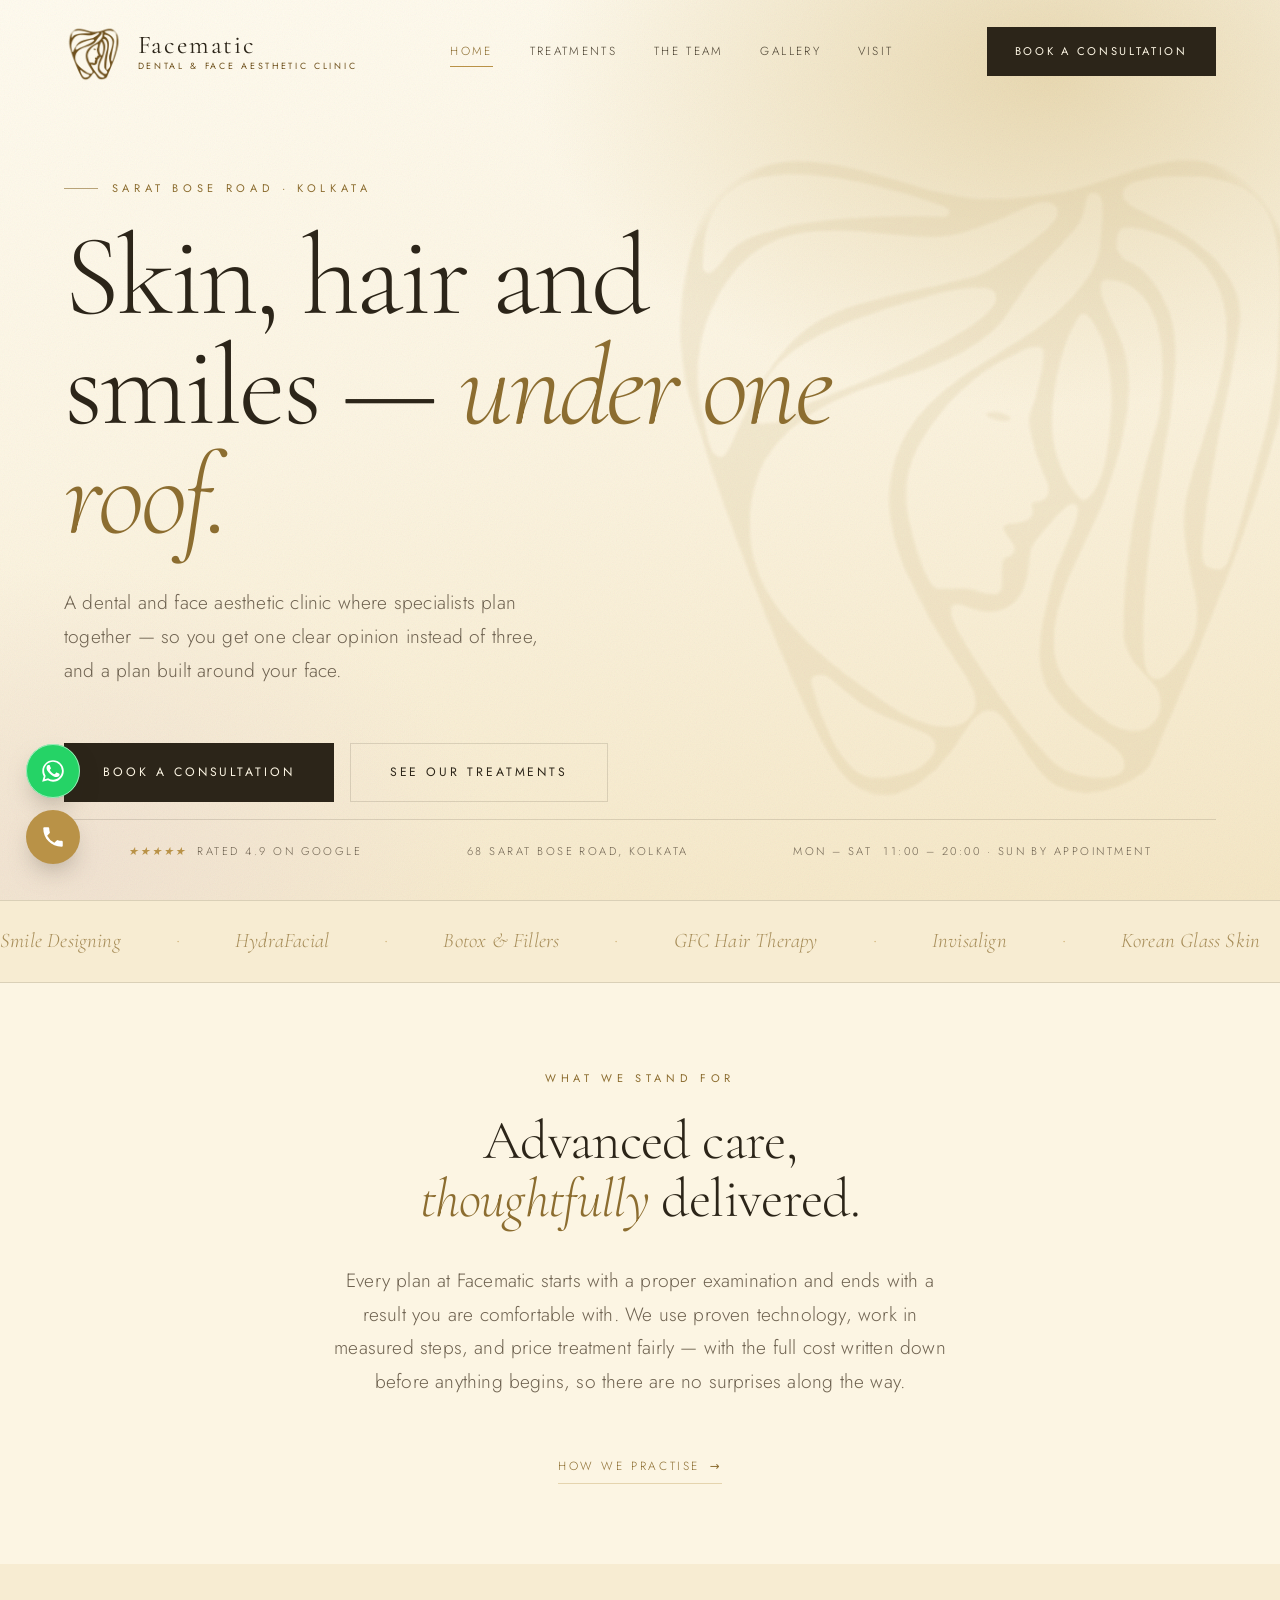
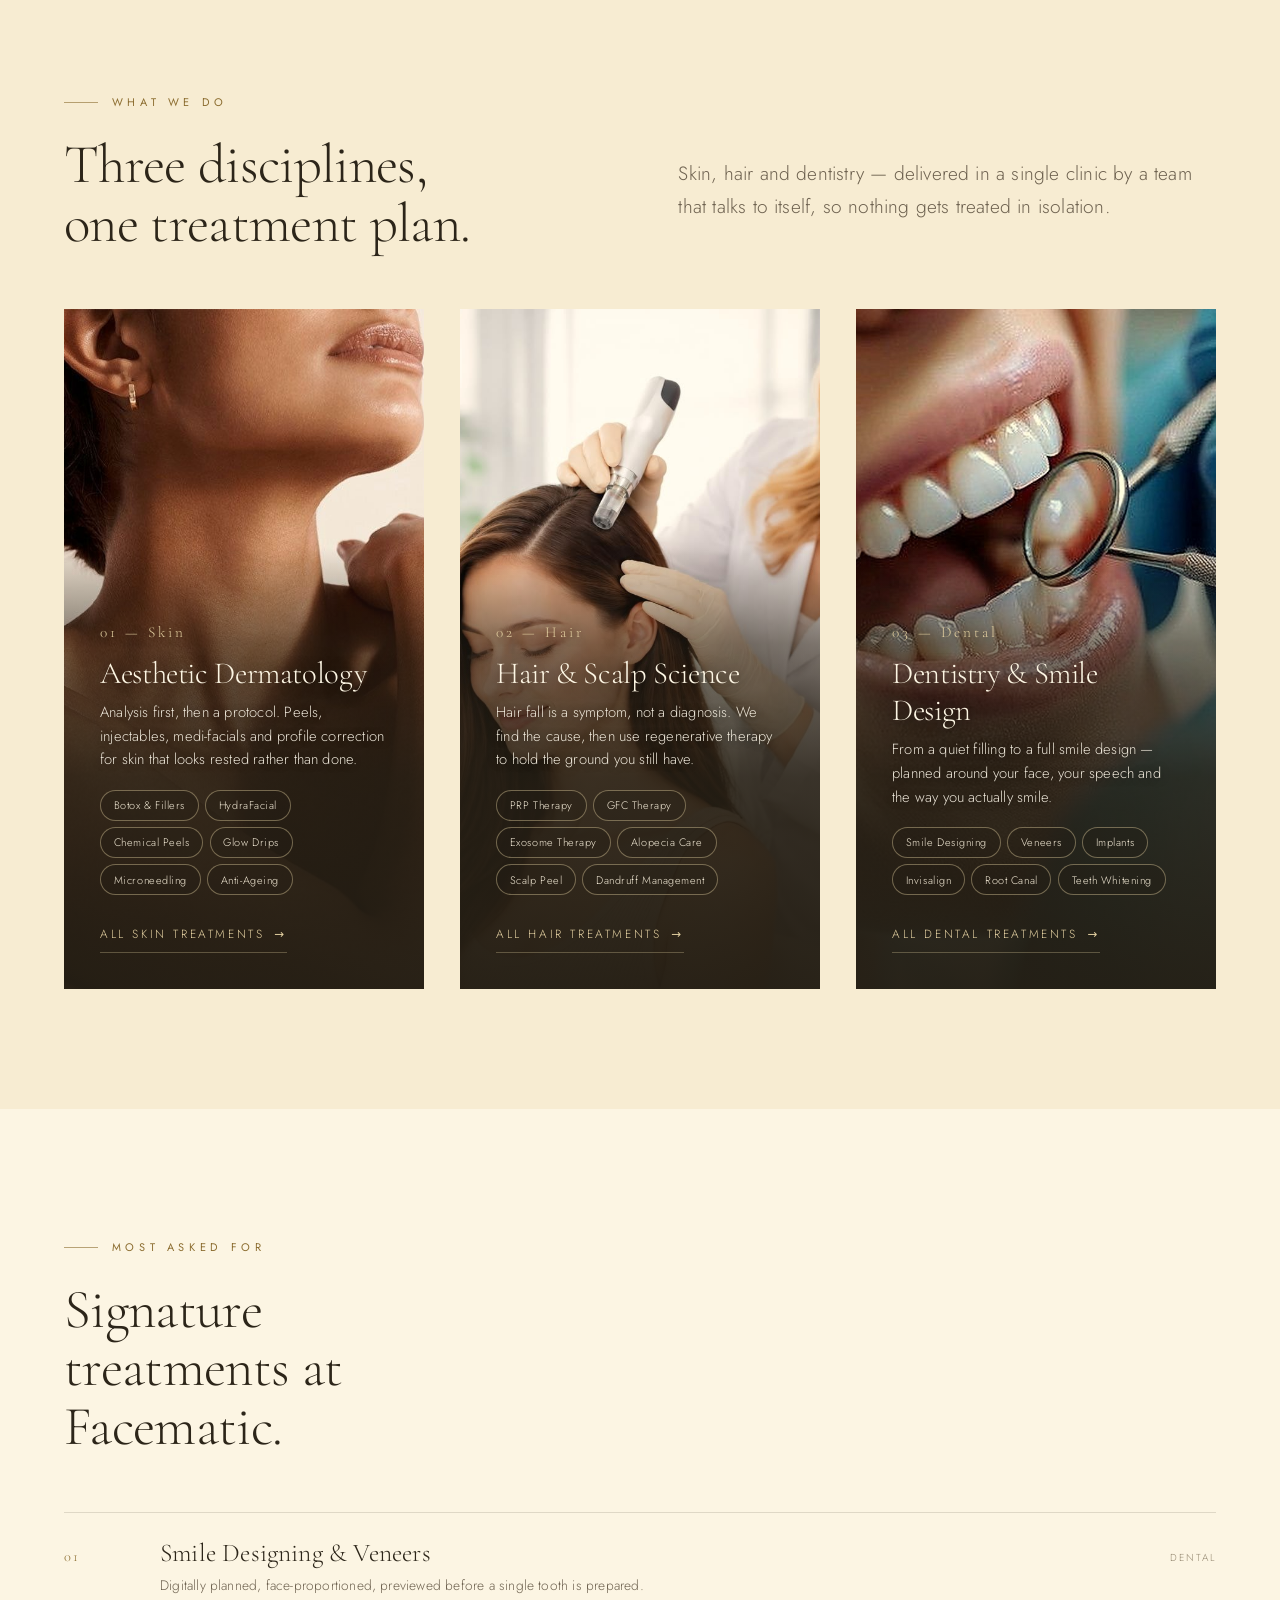
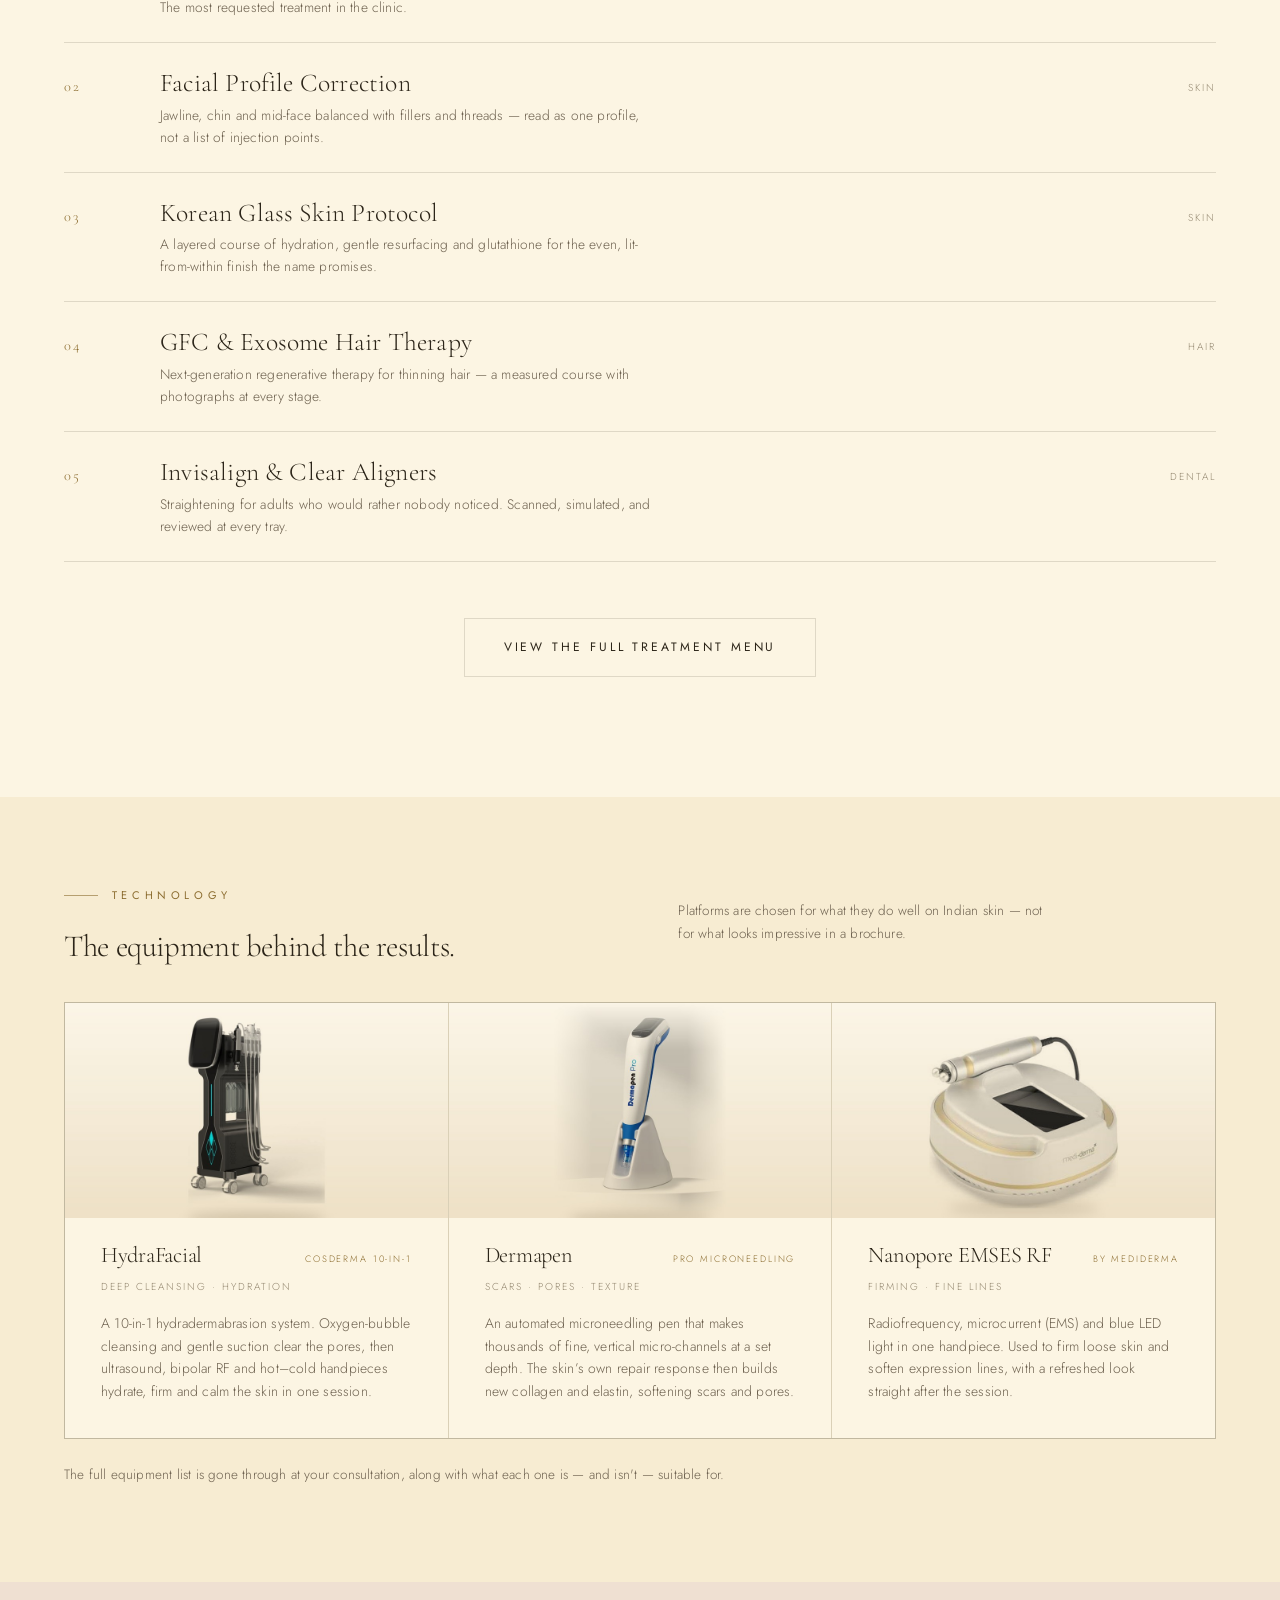
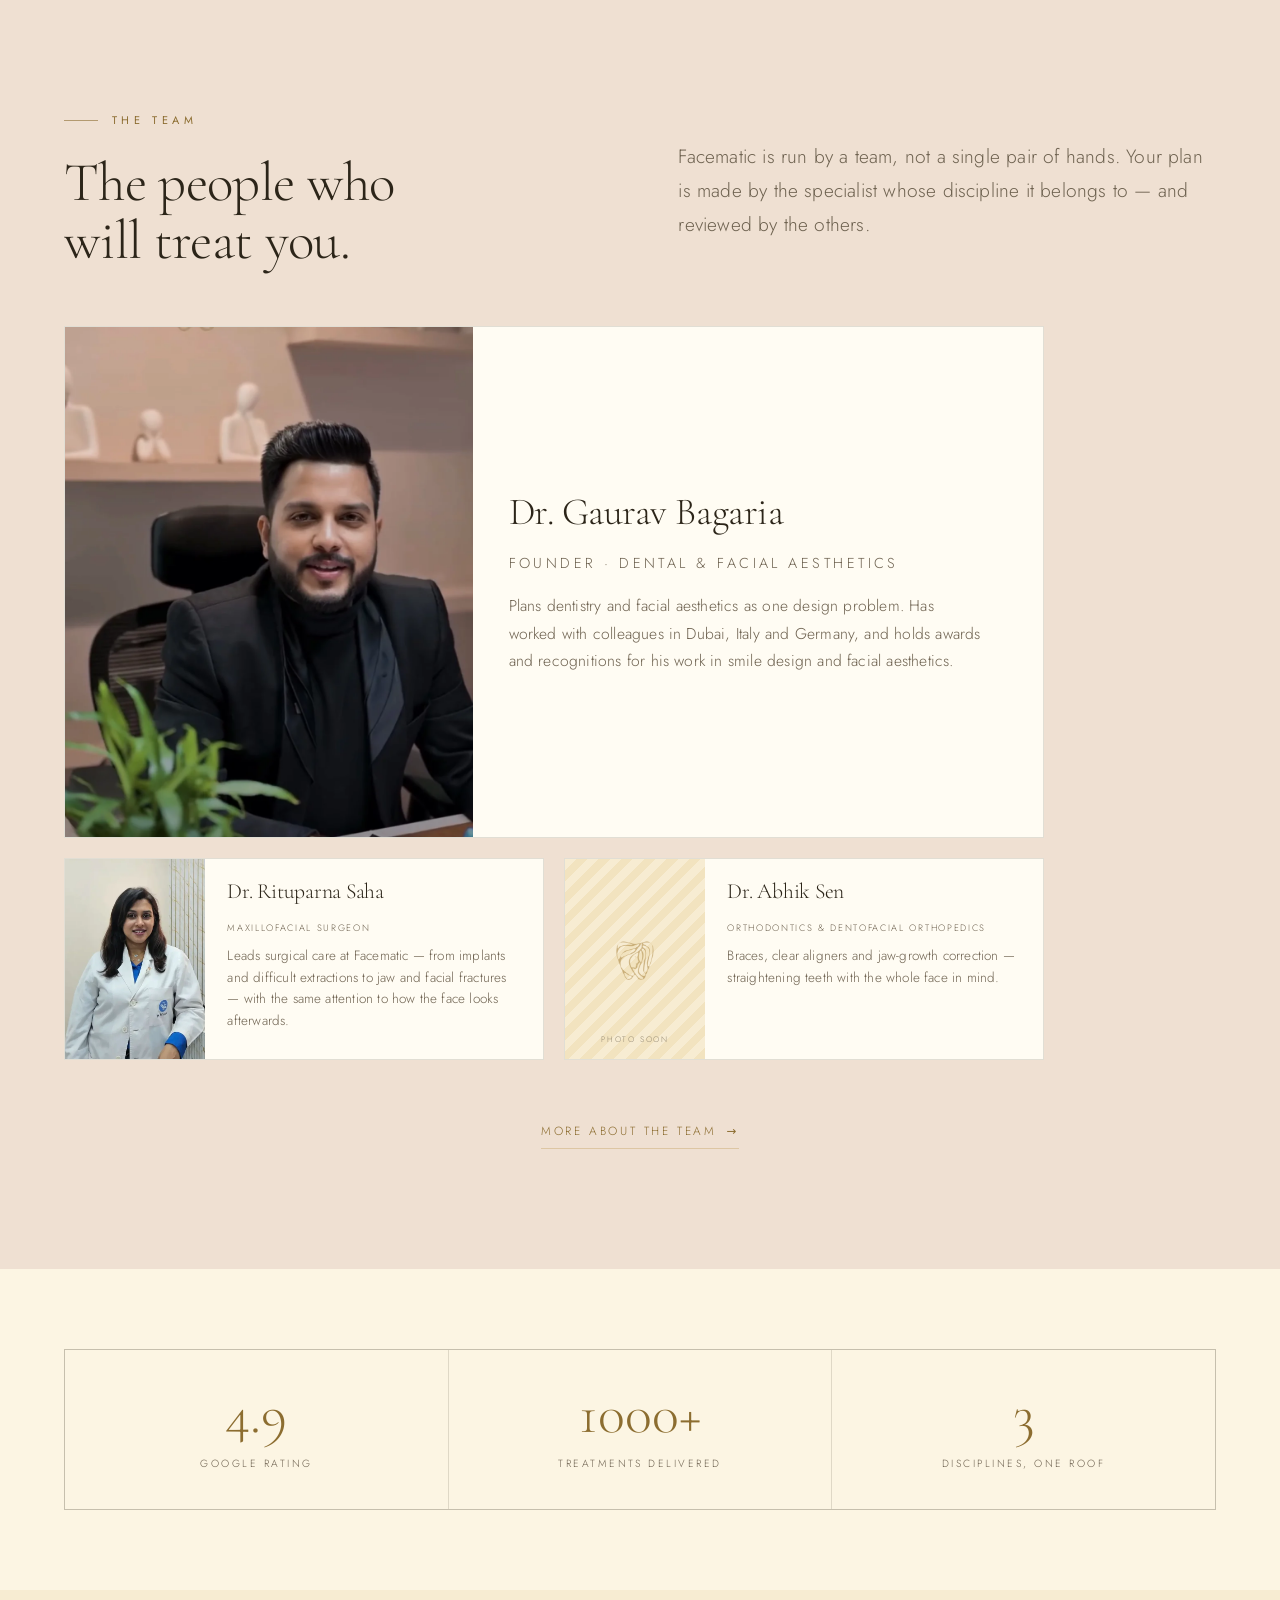
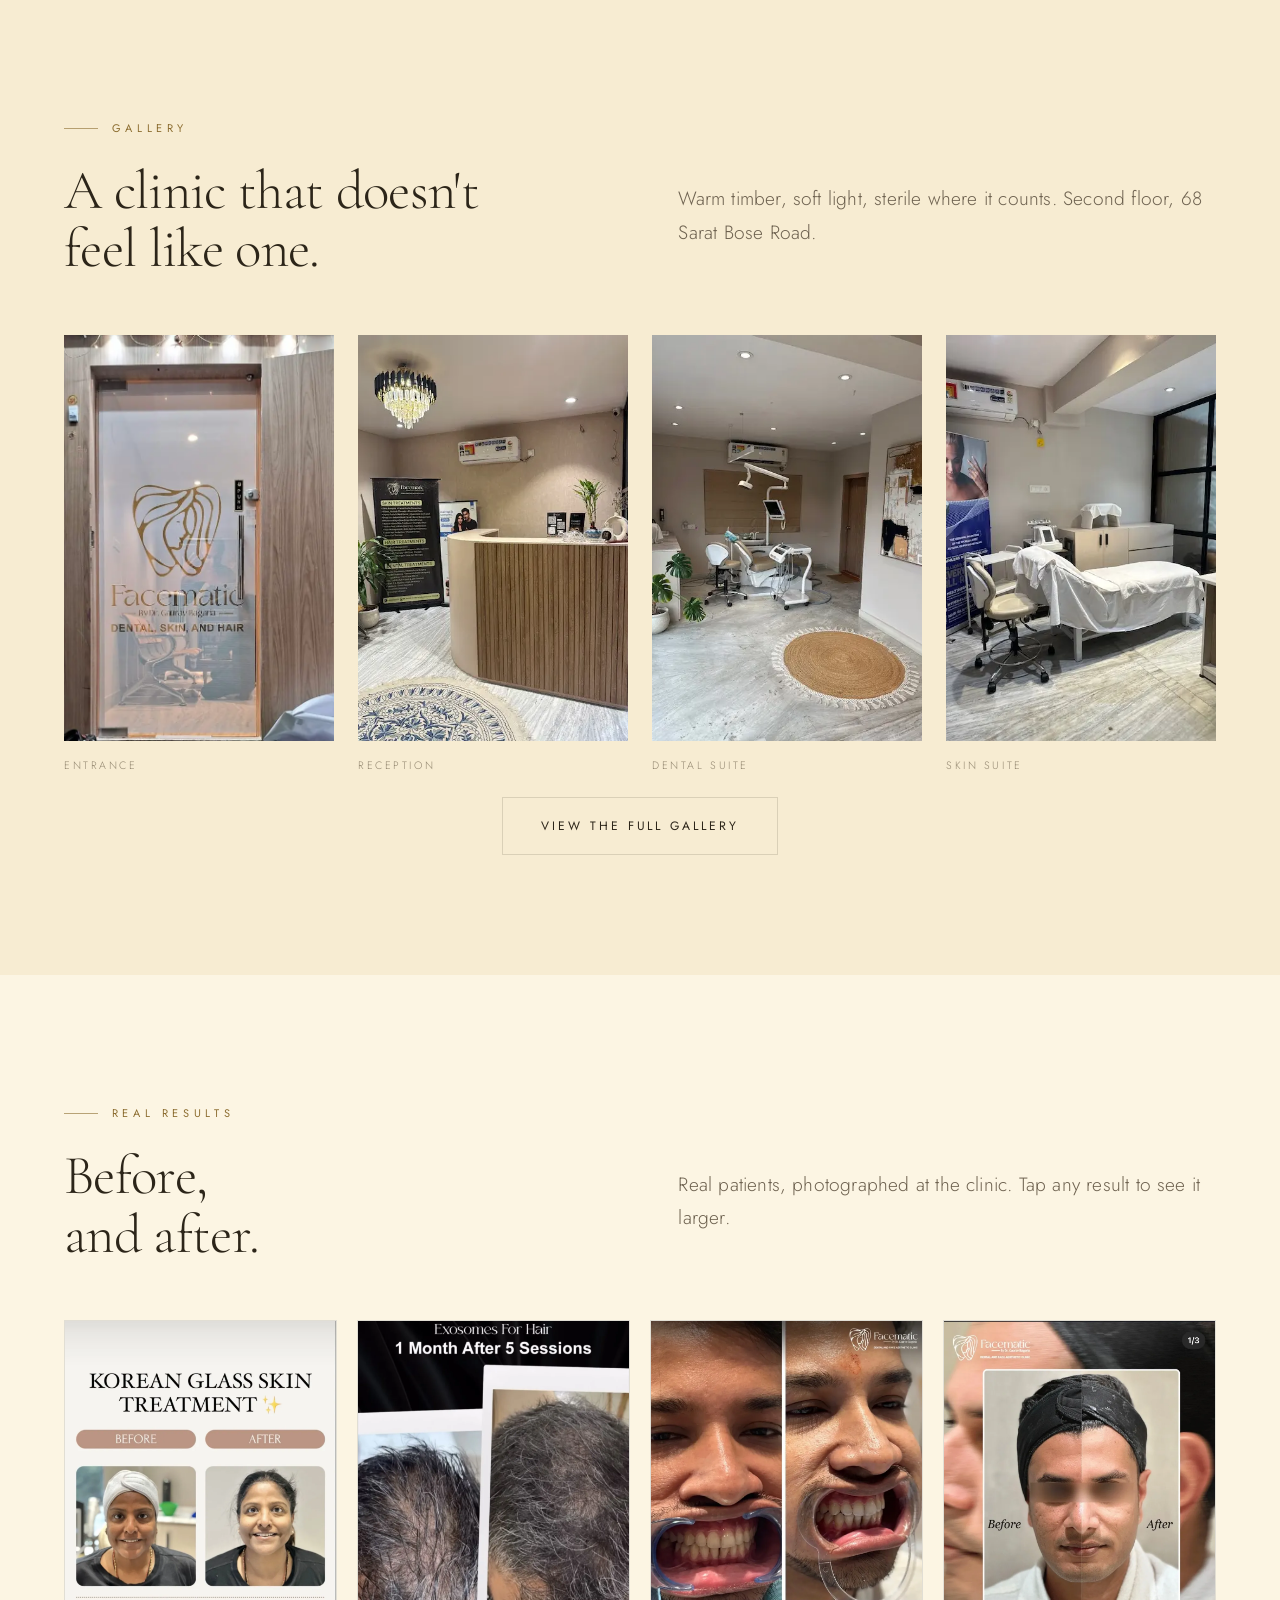
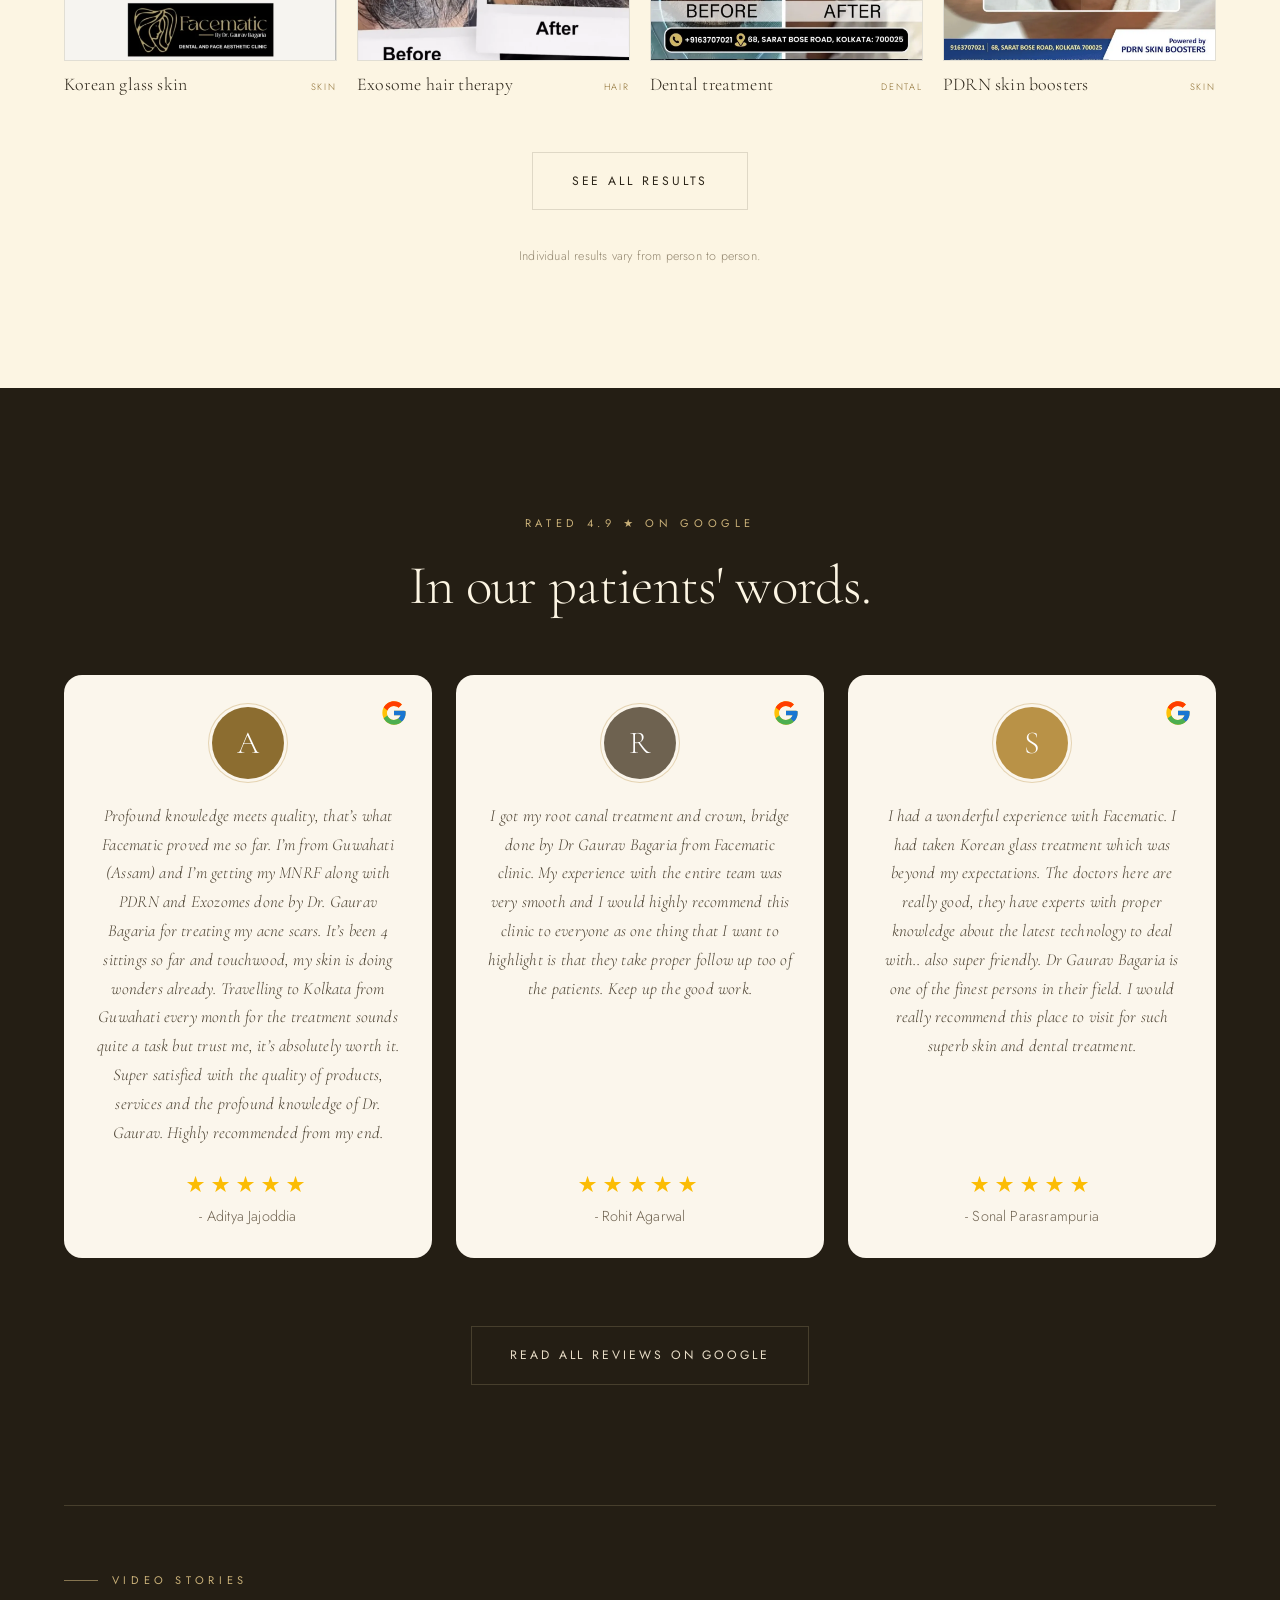
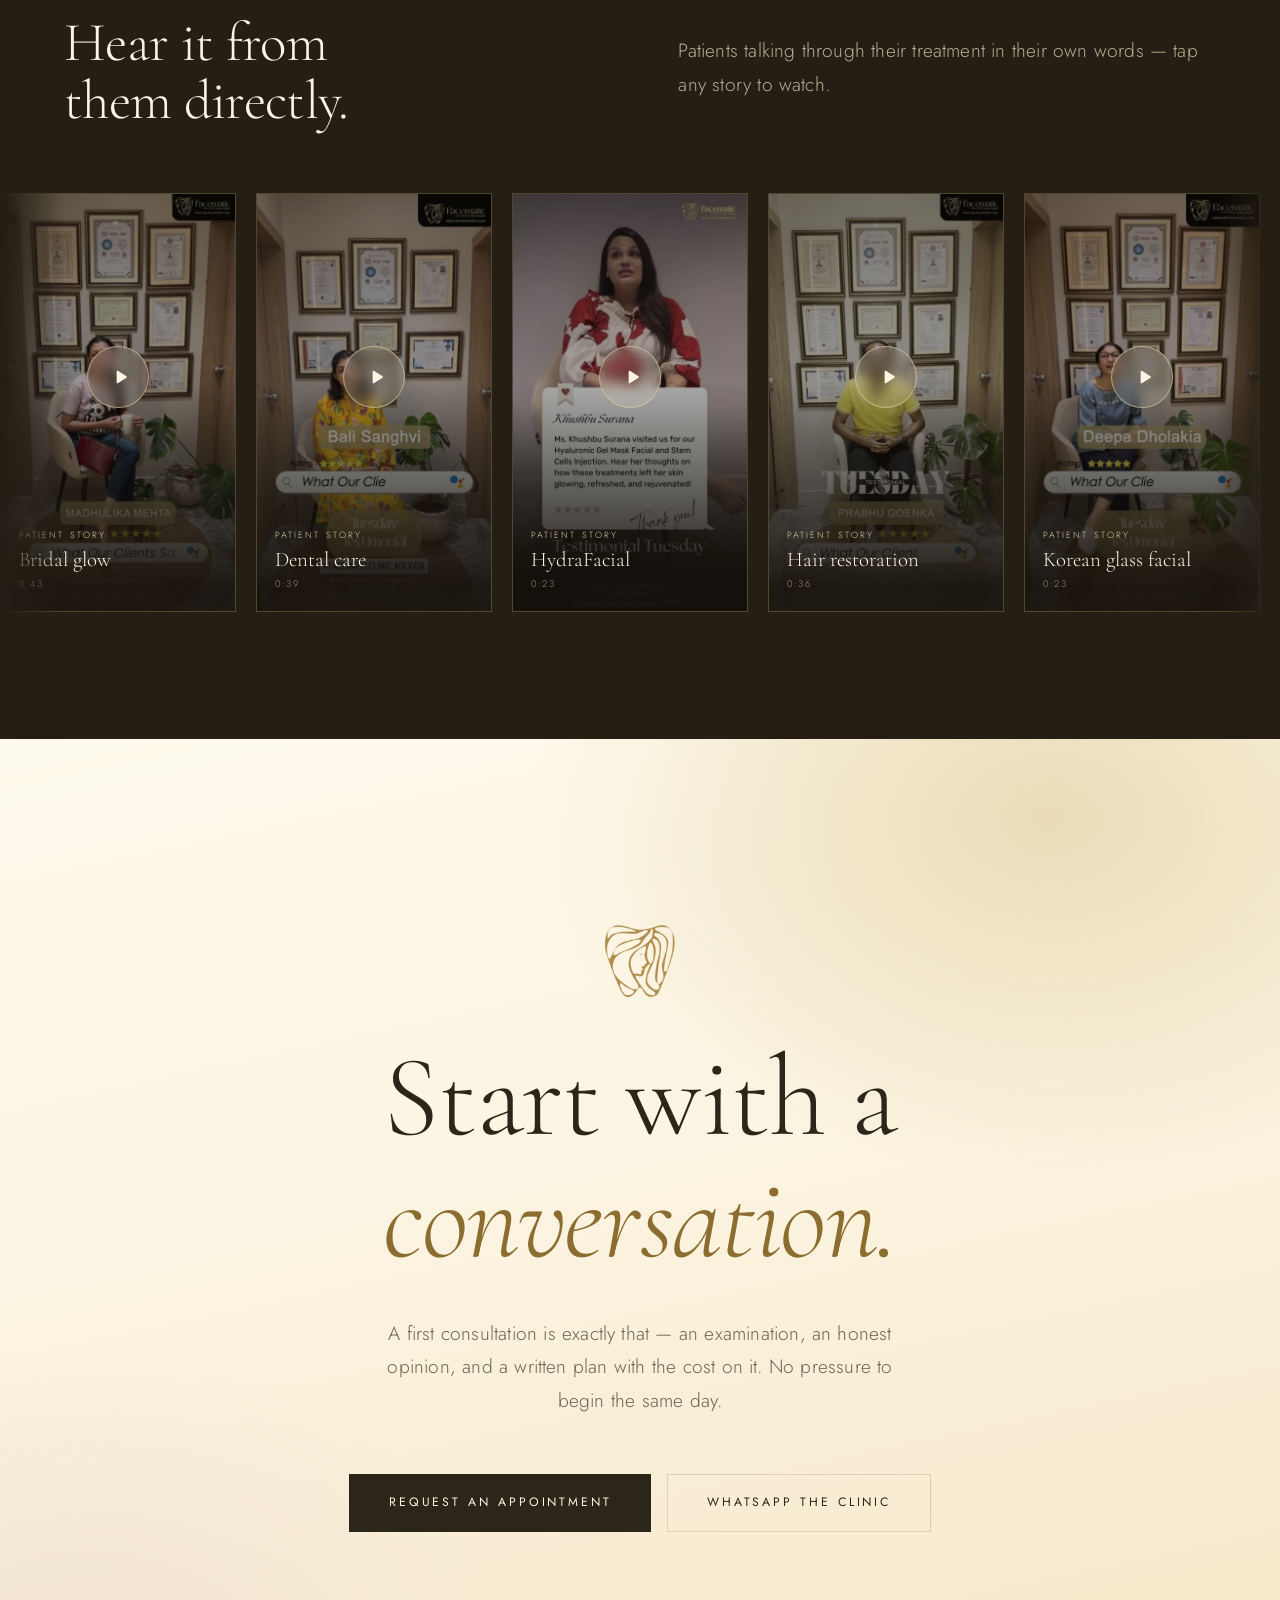
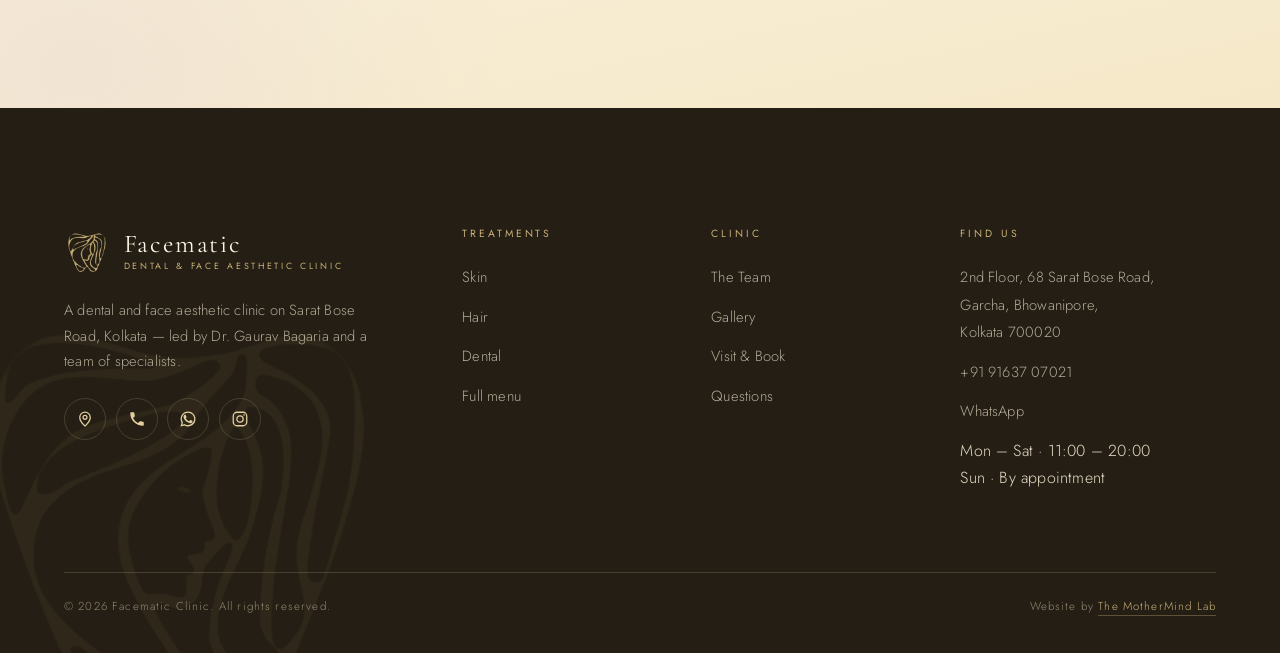
==== index.html @ ce3b79a7 "Team: Dr. Gaurav as lead card, smaller cards for Dr. Rituparna Saha and Dr. Abhik Sen Co-Authored-By" ====
<!DOCTYPE html>
<html lang="en">
<head>
<meta charset="utf-8">
<meta name="viewport" content="width=device-width, initial-scale=1">
<title>Facematic — Dental &amp; Face Aesthetic Clinic | Sarat Bose Road, Kolkata</title>
<meta name="description" content="Facematic is a dental and face aesthetic clinic on Sarat Bose Road, Kolkata, led by Dr. Gaurav Bagaria and a team of specialists. Skin, hair and dental treatment, planned together by one team. 4.9★ on Google.">
<link rel="canonical" href="https://facematic.in/">
<meta property="og:type" content="website">
<meta property="og:site_name" content="Facematic">
<meta property="og:title" content="Facematic — Dental &amp; Face Aesthetic Clinic | Sarat Bose Road, Kolkata">
<meta property="og:description" content="Facematic is a dental and face aesthetic clinic on Sarat Bose Road, Kolkata, led by Dr. Gaurav Bagaria and a team of specialists. Skin, hair and dental treatment, planned together by one team. 4.9★ on Google.">
<meta property="og:url" content="https://facematic.in/">
<meta property="og:image" content="https://facematic.in/assets/img/og-image.jpg">
<meta name="twitter:card" content="summary_large_image">
<link rel="icon" href="assets/img/mark-brand.png">
<link rel="stylesheet" href="assets/css/facematic.css?v=41">
</head>
<body class="has-photo-hero">

<header class="hdr">
  <div class="wrap hdr-inner">
    <a class="brand" href="index.html">
      <img src="assets/img/mark-header.png" alt="Facematic logo">
      <span class="brand-txt">
        <span class="brand-name">Facematic</span>
        <span class="brand-sub">Dental &amp; Face Aesthetic Clinic</span>
      </span>
    </a>
    <nav class="nav">
      <a href="index.html" aria-current="page">Home</a>
      <a href="treatments.html">Treatments</a>
      <a href="about.html">The Team</a>
      <a href="gallery.html">Gallery</a>
      <a href="contact.html">Visit</a>
    </nav>
    <div class="hdr-cta">
      <a class="phone-link" href="tel:+919163707021">+91 91637 07021</a>
      <a class="btn btn-sm" href="contact.html">Book a consultation</a>
    </div>
    <button class="burger" aria-label="Open menu"><span></span><span></span><span></span></button>
  </div>
</header>

<div class="mobile-menu">
  <a href="index.html">Home</a>
  <a href="treatments.html">Treatments</a>
  <a href="about.html">The Team</a>
  <a href="gallery.html">Gallery</a>
  <a href="contact.html">Visit</a>
  <a class="btn btn-gold" href="tel:+919163707021">Call the clinic</a>
</div>

<!-- ============ HERO ============ -->
<section class="hero">
  <div class="hero-bg"></div>
  <picture class="hero-photo">
    <source media="(min-width: 861px)" srcset="[data-uri]">
    <img src="assets/img/hero-mobile.webp" alt="The Facematic consultation lounge" width="960" height="1280" fetchpriority="high">
  </picture>
  <img class="hero-mark" src="assets/img/mark-gold.png" alt="">
  <div class="hero-grain"></div>
  <div class="wrap hero-inner">
    <a class="hero-offer reveal in" href="#pujo-offer" data-offer-ends="2026-10-15"><b>Pujo offer</b> 50% off festive skin prep <span class="arw">&rarr;</span></a>
    <p class="eyebrow reveal in">Sarat Bose Road &middot; Kolkata</p>
    <h1 class="reveal in d1">Skin, hair and smiles &mdash; <em>under one roof.</em></h1>
    <p class="lede reveal in d2">
      A dental and face aesthetic clinic where specialists plan together &mdash; so you get one
      clear opinion instead of three, and a plan built around your face.
    </p>
    <div class="hero-actions reveal in d3">
      <a class="btn" href="contact.html">Book a consultation</a>
      <a class="btn btn-ghost" href="treatments.html">See our treatments</a>
    </div>
  </div>
  <div class="wrap hero-meta">
    <span><em class="stars">&#9733;&#9733;&#9733;&#9733;&#9733;</em> &nbsp;Rated 4.9 on Google</span>
    <span>68 Sarat Bose Road, Kolkata</span>
    <span>Mon &ndash; Sat &nbsp;11:00 &ndash; 20:00 &middot; Sun by appointment</span>
  </div>
</section>

<!-- ============ FESTIVE OFFER (temporary — Pujo Skin Prep) ============
     Hides itself automatically after data-offer-ends (YYYY-MM-DD). To remove it early, delete this
     section and the "Pujo offer" pill at the top of the hero. -->
<section class="fest" id="pujo-offer" data-offer-ends="2026-10-15" aria-label="Pujo Skin Prep festive offer">
  <div class="hero-grain"></div>
  <img class="fest-lotus" src="assets/img/festive/lotus-light.png" alt="">
  <div class="fest-inner">
    <div class="fest-copy">
      <p class="eyebrow">Durga Puja &middot; Festive offer</p>
      <h2>Pujo-ready skin,<br><em>at 50% off.</em></h2>
      <p class="fest-lede">Our festive skin prep, timed so you glow through every pandal and every photo.
        Limited period only.</p>
      <div class="fest-offers">
        <div class="fest-card">
          <span class="fest-name">Skin Boosters</span>
          <div class="fest-price"><span class="fest-now">&#8377;5,499<sup>*</sup></span><s class="fest-was">&#8377;10,800</s></div>
        </div>
        <div class="fest-card">
          <span class="fest-name">Korean Glass Skin Treatment</span>
          <div class="fest-price"><span class="fest-now">&#8377;3,499<sup>*</sup></span><s class="fest-was">&#8377;8,000</s></div>
        </div>
      </div>
      <div class="fest-actions">
        <a class="btn" href="contact.html#book">Book your Pujo glow</a>
        <a class="btn btn-ghost" href="https://wa.me/919163707021?text=Hi%2C%20I%27d%20like%20to%20book%20the%20Pujo%20Skin%20Prep%20offer." target="_blank" rel="noopener">WhatsApp to book</a>
      </div>
      <p class="fest-tc">*T&amp;C apply. Offer valid for a limited period.</p>
    </div>
    <div class="fest-art" aria-hidden="true">
      <img class="fest-bells" src="assets/img/festive/bells-light.png" alt="">
      <div class="fest-seal"><span class="fest-seal-n">50<small>%</small></span><span class="fest-seal-t">off</span></div>
      <img class="fest-dhak" src="assets/img/festive/dhak-light.png" alt="">
      <img class="fest-durga" src="assets/img/festive/durga-light.png" alt="">
    </div>
  </div>
</section>

<!-- ============ MARQUEE ============ -->
<div class="marq" aria-hidden="true">
  <div class="marq-track">
    <span>Smile Designing</span><span>HydraFacial</span><span>Botox &amp; Fillers</span>
    <span>GFC Hair Therapy</span><span>Invisalign</span><span>Korean Glass Skin</span>
    <span>Dental Implants</span><span>Exosome Therapy</span><span>Laser Hair Reduction</span>
    <span>Veneers</span>
    <span>Smile Designing</span><span>HydraFacial</span><span>Botox &amp; Fillers</span>
    <span>GFC Hair Therapy</span><span>Invisalign</span><span>Korean Glass Skin</span>
    <span>Dental Implants</span><span>Exosome Therapy</span><span>Laser Hair Reduction</span>
    <span>Veneers</span>
  </div>
</div>

<!-- ============ PHILOSOPHY ============ -->
<section class="section-sm">
  <div class="wrap-narrow center">
    <p class="eyebrow solo reveal">What we stand for</p>
    <h2 class="h2 reveal d1" style="max-width:20ch;margin-inline:auto">
      Advanced care, <em class="italic gold">thoughtfully</em> delivered.
    </h2>
    <p class="lede center mx-auto mt4 reveal d2" style="max-width:58ch">
      Every plan at Facematic starts with a proper examination and ends with a result you are
      comfortable with. We use proven technology, work in measured steps, and price treatment
      fairly &mdash; with the full cost written down before anything begins, so there are no
      surprises along the way.
    </p>
    <a class="link-u mt4 reveal d3" href="about.html">How we practise <span class="arw">&rarr;</span></a>
  </div>
</section>

<!-- ============ THREE PILLARS ============ -->
<section class="section tint">
  <div class="wrap">
    <div class="split" style="align-items:end;margin-bottom:var(--s5)">
      <div class="reveal">
        <p class="eyebrow">What we do</p>
        <h2 class="h2">Three disciplines,<br>one treatment plan.</h2>
      </div>
      <p class="lede reveal d1" style="padding-bottom:.5rem">
        Skin, hair and dentistry &mdash; delivered in a single clinic by a team that talks to itself,
        so nothing gets treated in isolation.
      </p>
    </div>

    <div class="grid g3">
      <article class="pillar reveal">
        <img src="assets/img/w-skin.jpg" alt="Glowing, even skin after aesthetic skin treatment" style="object-position:68% 0">
        <div class="pillar-body">
        <span class="num">01 &mdash; Skin</span>
        <h3 class="h3">Aesthetic Dermatology</h3>
        <p>Analysis first, then a protocol. Peels, injectables, medi-facials and profile correction
           for skin that looks rested rather than done.</p>
        <div class="chips" style="margin-bottom:var(--s4)">
          <span class="chip">Botox &amp; Fillers</span><span class="chip">HydraFacial</span>
          <span class="chip">Chemical Peels</span><span class="chip">Glow Drips</span>
          <span class="chip">Microneedling</span><span class="chip">Anti-Ageing</span>
        </div>
        <a class="link-u" href="treatments.html#skin">All skin treatments <span class="arw">&rarr;</span></a>
        </div>
      </article>

      <article class="pillar reveal d1">
        <img src="assets/img/w-hair.jpg" alt="Scalp treatment for hair restoration">
        <div class="pillar-body">
        <span class="num">02 &mdash; Hair</span>
        <h3 class="h3">Hair &amp; Scalp Science</h3>
        <p>Hair fall is a symptom, not a diagnosis. We find the cause, then use regenerative
           therapy to hold the ground you still have.</p>
        <div class="chips" style="margin-bottom:var(--s4)">
          <span class="chip">PRP Therapy</span><span class="chip">GFC Therapy</span>
          <span class="chip">Exosome Therapy</span><span class="chip">Alopecia Care</span>
          <span class="chip">Scalp Peel</span><span class="chip">Dandruff Management</span>
        </div>
        <a class="link-u" href="treatments.html#hair">All hair treatments <span class="arw">&rarr;</span></a>
        </div>
      </article>

      <article class="pillar reveal d2">
        <img src="assets/img/w-dental.jpg" alt="Dental examination of a bright, healthy smile">
        <div class="pillar-body">
        <span class="num">03 &mdash; Dental</span>
        <h3 class="h3">Dentistry &amp; Smile Design</h3>
        <p>From a quiet filling to a full smile design &mdash; planned around your face, your
           speech and the way you actually smile.</p>
        <div class="chips" style="margin-bottom:var(--s4)">
          <span class="chip">Smile Designing</span><span class="chip">Veneers</span>
          <span class="chip">Implants</span><span class="chip">Invisalign</span>
          <span class="chip">Root Canal</span><span class="chip">Teeth Whitening</span>
        </div>
        <a class="link-u" href="treatments.html#dental">All dental treatments <span class="arw">&rarr;</span></a>
        </div>
      </article>
    </div>
  </div>
</section>

<!-- ============ SIGNATURE TREATMENTS ============ -->
<section class="section">
  <div class="wrap">
    <p class="eyebrow reveal">Most asked for</p>
    <h2 class="h2 reveal d1" style="max-width:16ch;margin-bottom:var(--s5)">Signature treatments at Facematic.</h2>

    <div class="tlist reveal d1">
      <a class="titem" href="treatments.html#dental">
        <span class="idx">01</span>
        <span>
          <span class="nm">Smile Designing &amp; Veneers</span>
          <span class="ds">Digitally planned, face-proportioned, previewed before a single tooth is
            prepared. The most requested treatment in the clinic.</span>
        </span>
        <span class="tag">Dental</span>
      </a>
      <a class="titem" href="treatments.html#skin">
        <span class="idx">02</span>
        <span>
          <span class="nm">Facial Profile Correction</span>
          <span class="ds">Jawline, chin and mid-face balanced with fillers and threads &mdash;
            read as one profile, not a list of injection points.</span>
        </span>
        <span class="tag">Skin</span>
      </a>
      <a class="titem" href="treatments.html#skin">
        <span class="idx">03</span>
        <span>
          <span class="nm">Korean Glass Skin Protocol</span>
          <span class="ds">A layered course of hydration, gentle resurfacing and glutathione for
            the even, lit-from-within finish the name promises.</span>
        </span>
        <span class="tag">Skin</span>
      </a>
      <a class="titem" href="treatments.html#hair">
        <span class="idx">04</span>
        <span>
          <span class="nm">GFC &amp; Exosome Hair Therapy</span>
          <span class="ds">Next-generation regenerative therapy for thinning hair &mdash; a
            measured course with photographs at every stage.</span>
        </span>
        <span class="tag">Hair</span>
      </a>
      <a class="titem" href="treatments.html#dental">
        <span class="idx">05</span>
        <span>
          <span class="nm">Invisalign &amp; Clear Aligners</span>
          <span class="ds">Straightening for adults who would rather nobody noticed. Scanned,
            simulated, and reviewed at every tray.</span>
        </span>
        <span class="tag">Dental</span>
      </a>
    </div>

    <div class="center mt5 reveal">
      <a class="btn btn-ghost" href="treatments.html">View the full treatment menu</a>
    </div>
  </div>
</section>

<!-- ============ TECHNOLOGY ============ -->
<section class="section-sm tint" id="technology">
  <div class="wrap">
    <div class="split" style="align-items:end;margin-bottom:var(--s4)">
      <div class="reveal">
        <p class="eyebrow">Technology</p>
        <h2 class="h3">The equipment behind the results.</h2>
      </div>
      <p class="small reveal d1" style="max-width:46ch;padding-bottom:.35rem">
        Platforms are chosen for what they do well on Indian skin &mdash; not for what
        looks impressive in a brochure.
      </p>
    </div>

    <div class="machgrid reveal">
      <article class="mach">
        <div class="mach-img"><img src="assets/img/m-hydrafacial.jpg" alt="Cosderma HydraFacial machine at Facematic"></div>
        <div class="mach-top">
          <h3>HydraFacial</h3>
          <span class="mach-tag">Cosderma 10-in-1</span>
        </div>
        <span class="mach-use">Deep cleansing &middot; Hydration</span>
        <p>A 10-in-1 hydradermabrasion system. Oxygen-bubble cleansing and gentle suction clear the pores, then
           ultrasound, bipolar RF and hot&ndash;cold handpieces hydrate, firm and calm the skin in one session.</p>
      </article>

      <article class="mach">
        <div class="mach-img"><img src="assets/img/m-dermapen.jpg" alt="Dermapen microneedling device at Facematic"></div>
        <div class="mach-top">
          <h3>Dermapen</h3>
          <span class="mach-tag">Pro microneedling</span>
        </div>
        <span class="mach-use">Scars &middot; Pores &middot; Texture</span>
        <p>An automated microneedling pen that makes thousands of fine, vertical micro-channels at a set depth.
           The skin&rsquo;s own repair response then builds new collagen and elastin, softening scars and pores.</p>
      </article>

      <article class="mach">
        <div class="mach-img"><img src="assets/img/m-nanopore.jpg" alt="Mediderma Nanopore EMSES RF device at Facematic"></div>
        <div class="mach-top">
          <h3>Nanopore EMSES RF</h3>
          <span class="mach-tag">by Mediderma</span>
        </div>
        <span class="mach-use">Firming &middot; Fine lines</span>
        <p>Radiofrequency, microcurrent (EMS) and blue LED light in one handpiece. Used to firm loose skin and
           soften expression lines, with a refreshed look straight after the session.</p>
      </article>
    </div>

    <p class="small reveal d1" style="margin-top:var(--s3)">
      The full equipment list is gone through at your consultation, along with what each one is
      &mdash; and isn't &mdash; suitable for.
    </p>
  </div>
</section>

<!-- ============ THE TEAM ============ -->
<section class="section nude" id="team">
  <div class="wrap">
    <div class="split" style="align-items:end;margin-bottom:var(--s5)">
      <div class="reveal">
        <p class="eyebrow">The team</p>
        <h2 class="h2">The people who<br>will treat you.</h2>
      </div>
      <p class="lede reveal d1" style="padding-bottom:.5rem">
        Facematic is run by a team, not a single pair of hands. Your plan is made by the specialist
        whose discipline it belongs to &mdash; and reviewed by the others.
      </p>
    </div>

    <div class="team-v2">
      <article class="doc doc-lead reveal">
        <div class="doc-img"><img src="assets/img/dr-gaurav-bagaria.webp" alt="Dr. Gaurav Bagaria, founder of Facematic"></div>
        <div class="doc-body">
          <h3 class="h3">Dr. Gaurav Bagaria</h3>
          <p class="doc-role">Founder &middot; Dental &amp; Facial Aesthetics</p>
          <p>Plans dentistry and facial aesthetics as one design problem. Has worked with colleagues
             in Dubai, Italy and Germany, and holds awards and recognitions for his work in smile
             design and facial aesthetics.</p>
        </div>
      </article>
      <div class="team-sub">
        <article class="doc doc-sm reveal d1">
          <div class="doc-img"><img src="assets/img/dr-rituparna-saha.webp" alt="Dr. Rituparna Saha, Maxillofacial Surgeon at Facematic"></div>
          <div class="doc-body">
            <h3 class="h3">Dr. Rituparna Saha</h3>
            <p class="doc-role">Maxillofacial Surgeon</p>
            <p>Leads surgical care at Facematic &mdash; from implants and difficult extractions to jaw
             and facial fractures &mdash; with the same attention to how the face looks afterwards.</p>
          </div>
        </article>
        <!-- Dr. Abhik Sen: when his photo arrives, replace the mark image with it and remove "doc-sm-open". -->
        <article class="doc doc-sm doc-sm-open reveal d2">
          <div class="doc-img"><img src="assets/img/mark-goldeep.png" alt=""></div>
          <div class="doc-body">
            <h3 class="h3">Dr. Abhik Sen</h3>
            <p class="doc-role">Orthodontics &amp; Dentofacial Orthopedics</p>
            <p>Braces, clear aligners and jaw-growth correction &mdash; straightening teeth with
               the whole face in mind.</p>
          </div>
        </article>
      </div>
    </div>

    <div class="center mt5 reveal">
      <a class="link-u" href="about.html">More about the team <span class="arw">&rarr;</span></a>
    </div>
  </div>
</section>

<!-- ============ STATS ============ -->
<section class="section-sm">
  <div class="wrap">
    <div class="stats stats-3 reveal">
      <div class="stat"><div class="n"><span data-count="4.9" data-dec="1">4.9</span></div><div class="l">Google rating</div></div>
      <div class="stat"><div class="n"><span data-count="1000" data-suffix="+">1000+</span></div><div class="l">Treatments delivered</div></div>
      <div class="stat"><div class="n"><span data-count="3">3</span></div><div class="l">Disciplines, one roof</div></div>
    </div>
  </div>
</section>

<!-- ============ GALLERY PREVIEW ============ -->
<section class="section tint">
  <div class="wrap">
    <div class="split" style="align-items:end;margin-bottom:var(--s5)">
      <div class="reveal">
        <p class="eyebrow">Gallery</p>
        <h2 class="h2">A clinic that doesn't<br>feel like one.</h2>
      </div>
      <p class="lede reveal d1" style="padding-bottom:.5rem">
        Warm timber, soft light, sterile where it counts. Second floor, 68 Sarat Bose Road.
      </p>
    </div>

    <div class="gal-strip">
      <div class="fig reveal"><img src="assets/img/clinic-entrance.webp" alt="Facematic clinic entrance, Sarat Bose Road"><p class="fig-cap">Entrance</p></div>
      <div class="fig reveal d1"><img src="assets/img/reception-desk.webp" alt="Facematic reception desk"><p class="fig-cap">Reception</p></div>
      <div class="fig reveal d2"><img src="assets/img/dental-suite.webp" alt="Dental suite at Facematic"><p class="fig-cap">Dental suite</p></div>
      <div class="fig reveal d3"><img src="assets/img/skin-suite.webp" alt="Skin treatment suite at Facematic"><p class="fig-cap">Skin suite</p></div>
    </div>

    <div class="center mt5 reveal">
      <a class="btn btn-ghost" href="gallery.html">View the full gallery</a>
    </div>
  </div>
</section>

<!-- ============ RESULTS (before / after) ============ -->
<section class="section" id="results">
  <div class="wrap">
    <div class="split" style="align-items:end;margin-bottom:var(--s5)">
      <div class="reveal">
        <p class="eyebrow">Real results</p>
        <h2 class="h2">Before,<br>and after.</h2>
      </div>
      <p class="lede reveal d1" style="padding-bottom:.5rem">
        Real patients, photographed at the clinic. Tap any result to see it larger.
      </p>
    </div>
    <div class="ba-grid">
      <figure class="ba-tile reveal" data-cat="skin">
        <button class="ba-open" type="button" data-full="assets/img/results/korean-glass-skin-1.webp" data-caption="Korean glass skin &middot; Before &amp; after" aria-label="View larger: Korean glass skin, before and after"><img src="assets/img/results/korean-glass-skin-1.webp" alt="Korean glass skin, before and after at Facematic" loading="lazy"></button>
        <figcaption class="ba-cap"><span class="ba-name">Korean glass skin</span><span class="ba-tag">Skin</span></figcaption>
      </figure>
      <figure class="ba-tile reveal d1" data-cat="hair">
        <button class="ba-open" type="button" data-full="assets/img/results/exosome-hair.webp" data-caption="Exosome hair therapy &middot; Before &amp; after" aria-label="View larger: Exosome hair therapy, before and after"><img src="assets/img/results/exosome-hair.webp" alt="Exosome hair therapy, before and after at Facematic" loading="lazy"></button>
        <figcaption class="ba-cap"><span class="ba-name">Exosome hair therapy</span><span class="ba-tag">Hair</span></figcaption>
      </figure>
      <figure class="ba-tile reveal d2" data-cat="dental">
        <button class="ba-open" type="button" data-full="assets/img/results/dental.webp" data-caption="Dental treatment &middot; Before &amp; after" aria-label="View larger: Dental treatment, before and after"><img src="assets/img/results/dental.webp" alt="Dental treatment, before and after at Facematic" loading="lazy"></button>
        <figcaption class="ba-cap"><span class="ba-name">Dental treatment</span><span class="ba-tag">Dental</span></figcaption>
      </figure>
      <figure class="ba-tile reveal d3" data-cat="skin">
        <button class="ba-open" type="button" data-full="assets/img/results/pdrn-skin-boosters.webp" data-caption="PDRN skin boosters &middot; Before &amp; after" aria-label="View larger: PDRN skin boosters, before and after"><img src="assets/img/results/pdrn-skin-boosters.webp" alt="PDRN skin boosters, before and after at Facematic" loading="lazy"></button>
        <figcaption class="ba-cap"><span class="ba-name">PDRN skin boosters</span><span class="ba-tag">Skin</span></figcaption>
      </figure>
    </div>
    <div class="center mt5 reveal">
      <a class="btn btn-ghost" href="gallery.html#results">See all results</a>
    </div>
    <p class="ba-note center">Individual results vary from person to person.</p>
  </div>
</section>

<!-- ============ REVIEWS ============ -->
<section class="section dark">
  <div class="wrap">
    <div class="center" style="margin-bottom:var(--s5)">
      <p class="eyebrow solo reveal">Rated 4.9 &#9733; on Google</p>
      <h2 class="h2 reveal d1">In our patients' words.</h2>
    </div>
    <div class="grev-wrap reveal" data-grev>
      <div class="grev-track">
        <article class="grev">
          <span class="grev-avatar" style="--av:#8C6D30" aria-hidden="true">A</span>
          <svg class="grev-g" viewBox="0 0 48 48" role="img" aria-label="Google review"><path fill="#FFC107" d="M43.6 20.5H42V20H24v8h11.3C33.7 32.7 29.2 36 24 36c-6.6 0-12-5.4-12-12s5.4-12 12-12c3.1 0 5.8 1.2 7.9 3.1l5.7-5.7C34 6.1 29.3 4 24 4 12.9 4 4 12.9 4 24s8.9 20 20 20 20-8.9 20-20c0-1.3-.1-2.4-.4-3.5z"/><path fill="#FF3D00" d="M6.3 14.7l6.6 4.8C14.7 15.1 19 12 24 12c3.1 0 5.8 1.2 7.9 3.1l5.7-5.7C34 6.1 29.3 4 24 4 16.3 4 9.7 8.3 6.3 14.7z"/><path fill="#4CAF50" d="M24 44c5.2 0 9.9-2 13.4-5.2l-6.2-5.2C29.2 35.1 26.7 36 24 36c-5.2 0-9.6-3.3-11.3-7.9l-6.5 5C9.5 39.6 16.2 44 24 44z"/><path fill="#1976D2" d="M43.6 20.5H42V20H24v8h11.3c-.8 2.2-2.2 4.2-4.1 5.6l6.2 5.2C37 39.2 44 34 44 24c0-1.3-.1-2.4-.4-3.5z"/></svg>
          <p class="grev-text">Profound knowledge meets quality, that&rsquo;s what Facematic proved me so far. I&rsquo;m from Guwahati (Assam) and I&rsquo;m getting my MNRF along with PDRN and Exozomes done by Dr. Gaurav Bagaria for treating my acne scars. It&rsquo;s been 4 sittings so far and touchwood, my skin is doing wonders already. Travelling to Kolkata from Guwahati every month for the treatment sounds quite a task but trust me, it&rsquo;s absolutely worth it. Super satisfied with the quality of products, services and the profound knowledge of Dr. Gaurav. Highly recommended from my end.</p>
          <div class="grev-stars" role="img" aria-label="Rated 5 out of 5">&#9733;&#9733;&#9733;&#9733;&#9733;</div>
          <p class="grev-name">- Aditya Jajoddia</p>
        </article>
        <article class="grev">
          <span class="grev-avatar" style="--av:#6E6250" aria-hidden="true">R</span>
          <svg class="grev-g" viewBox="0 0 48 48" role="img" aria-label="Google review"><path fill="#FFC107" d="M43.6 20.5H42V20H24v8h11.3C33.7 32.7 29.2 36 24 36c-6.6 0-12-5.4-12-12s5.4-12 12-12c3.1 0 5.8 1.2 7.9 3.1l5.7-5.7C34 6.1 29.3 4 24 4 12.9 4 4 12.9 4 24s8.9 20 20 20 20-8.9 20-20c0-1.3-.1-2.4-.4-3.5z"/><path fill="#FF3D00" d="M6.3 14.7l6.6 4.8C14.7 15.1 19 12 24 12c3.1 0 5.8 1.2 7.9 3.1l5.7-5.7C34 6.1 29.3 4 24 4 16.3 4 9.7 8.3 6.3 14.7z"/><path fill="#4CAF50" d="M24 44c5.2 0 9.9-2 13.4-5.2l-6.2-5.2C29.2 35.1 26.7 36 24 36c-5.2 0-9.6-3.3-11.3-7.9l-6.5 5C9.5 39.6 16.2 44 24 44z"/><path fill="#1976D2" d="M43.6 20.5H42V20H24v8h11.3c-.8 2.2-2.2 4.2-4.1 5.6l6.2 5.2C37 39.2 44 34 44 24c0-1.3-.1-2.4-.4-3.5z"/></svg>
          <p class="grev-text">I got my root canal treatment and crown, bridge done by Dr Gaurav Bagaria from Facematic clinic. My experience with the entire team was very smooth and I would highly recommend this clinic to everyone as one thing that I want to highlight is that they take proper follow up too of the patients. Keep up the good work.</p>
          <div class="grev-stars" role="img" aria-label="Rated 5 out of 5">&#9733;&#9733;&#9733;&#9733;&#9733;</div>
          <p class="grev-name">- Rohit Agarwal</p>
        </article>
        <article class="grev">
          <span class="grev-avatar" style="--av:#B99247" aria-hidden="true">S</span>
          <svg class="grev-g" viewBox="0 0 48 48" role="img" aria-label="Google review"><path fill="#FFC107" d="M43.6 20.5H42V20H24v8h11.3C33.7 32.7 29.2 36 24 36c-6.6 0-12-5.4-12-12s5.4-12 12-12c3.1 0 5.8 1.2 7.9 3.1l5.7-5.7C34 6.1 29.3 4 24 4 12.9 4 4 12.9 4 24s8.9 20 20 20 20-8.9 20-20c0-1.3-.1-2.4-.4-3.5z"/><path fill="#FF3D00" d="M6.3 14.7l6.6 4.8C14.7 15.1 19 12 24 12c3.1 0 5.8 1.2 7.9 3.1l5.7-5.7C34 6.1 29.3 4 24 4 16.3 4 9.7 8.3 6.3 14.7z"/><path fill="#4CAF50" d="M24 44c5.2 0 9.9-2 13.4-5.2l-6.2-5.2C29.2 35.1 26.7 36 24 36c-5.2 0-9.6-3.3-11.3-7.9l-6.5 5C9.5 39.6 16.2 44 24 44z"/><path fill="#1976D2" d="M43.6 20.5H42V20H24v8h11.3c-.8 2.2-2.2 4.2-4.1 5.6l6.2 5.2C37 39.2 44 34 44 24c0-1.3-.1-2.4-.4-3.5z"/></svg>
          <p class="grev-text">I had a wonderful experience with Facematic. I had taken Korean glass treatment which was beyond my expectations. The doctors here are really good, they have experts with proper knowledge about the latest technology to deal with.. also super friendly. Dr Gaurav Bagaria is one of the finest persons in their field. I would really recommend this place to visit for such superb skin and dental treatment.</p>
          <div class="grev-stars" role="img" aria-label="Rated 5 out of 5">&#9733;&#9733;&#9733;&#9733;&#9733;</div>
          <p class="grev-name">- Sonal Parasrampuria</p>
        </article>
      </div>
      <div class="grev-foot">
        <button class="grev-btn" type="button" data-grev-prev aria-label="Previous review"><svg viewBox="0 0 24 24" fill="none" stroke="currentColor" stroke-width="1.6" aria-hidden="true"><path d="M15 5l-7 7 7 7"/></svg></button>
        <a class="btn btn-ghost" href="https://www.google.com/search?q=Facematic+Kolkata" target="_blank" rel="noopener">Read all reviews on Google</a>
        <button class="grev-btn" type="button" data-grev-next aria-label="Next review"><svg viewBox="0 0 24 24" fill="none" stroke="currentColor" stroke-width="1.6" aria-hidden="true"><path d="M9 5l7 7-7 7"/></svg></button>
      </div>
    </div>
  </div>
</section>

<!-- ============ VIDEO TESTIMONIALS ============ -->
<!-- Videos live in assets/video/, cover frames in assets/video/posters/. Add a card by copying one below. -->
<section class="section dark" id="video-stories" style="padding-top:0">
  <div class="wrap">
    <hr class="rule" style="margin-bottom:var(--s5)">
    <div class="split" style="align-items:end">
      <div class="reveal">
        <p class="eyebrow">Video stories</p>
        <h2 class="h2">Hear it from<br>them directly.</h2>
      </div>
      <p class="lede reveal d1" style="padding-bottom:.5rem">
        Patients talking through their treatment in their own words &mdash; tap any story to watch.
      </p>
    </div>
  </div>
  <div class="vmarq reveal" data-vmarq>
    <div class="vtrack">
      <button class="vcard" type="button" data-video="assets/video/bridal-glow.mp4" data-title="Bridal glow" aria-label="Play patient story: Bridal glow">
        <img src="assets/video/posters/bridal-glow.jpg" alt="">
        <span class="vcard-shade"></span>
        <span class="vcard-play"><svg viewBox="0 0 24 24" fill="currentColor" aria-hidden="true"><path d="M8 5.5v13a1 1 0 0 0 1.5.86l10.2-6.5a1 1 0 0 0 0-1.72L9.5 4.64A1 1 0 0 0 8 5.5z"/></svg></span>
        <span class="vcard-meta">
          <span class="vcard-tag">Patient story</span>
          <span class="vcard-title">Bridal glow</span>
          <span class="vcard-soon">0:43</span>
        </span>
      </button>
      <button class="vcard" type="button" data-video="assets/video/dental.mp4" data-title="Dental care" aria-label="Play patient story: Dental care">
        <img src="assets/video/posters/dental.jpg" alt="">
        <span class="vcard-shade"></span>
        <span class="vcard-play"><svg viewBox="0 0 24 24" fill="currentColor" aria-hidden="true"><path d="M8 5.5v13a1 1 0 0 0 1.5.86l10.2-6.5a1 1 0 0 0 0-1.72L9.5 4.64A1 1 0 0 0 8 5.5z"/></svg></span>
        <span class="vcard-meta">
          <span class="vcard-tag">Patient story</span>
          <span class="vcard-title">Dental care</span>
          <span class="vcard-soon">0:39</span>
        </span>
      </button>
      <button class="vcard" type="button" data-video="assets/video/hydrafacial.mp4" data-title="HydraFacial" aria-label="Play patient story: HydraFacial">
        <img src="assets/video/posters/hydrafacial.jpg" alt="">
        <span class="vcard-shade"></span>
        <span class="vcard-play"><svg viewBox="0 0 24 24" fill="currentColor" aria-hidden="true"><path d="M8 5.5v13a1 1 0 0 0 1.5.86l10.2-6.5a1 1 0 0 0 0-1.72L9.5 4.64A1 1 0 0 0 8 5.5z"/></svg></span>
        <span class="vcard-meta">
          <span class="vcard-tag">Patient story</span>
          <span class="vcard-title">HydraFacial</span>
          <span class="vcard-soon">0:23</span>
        </span>
      </button>
      <button class="vcard" type="button" data-video="assets/video/hair.mp4" data-title="Hair restoration" aria-label="Play patient story: Hair restoration">
        <img src="assets/video/posters/hair.jpg" alt="">
        <span class="vcard-shade"></span>
        <span class="vcard-play"><svg viewBox="0 0 24 24" fill="currentColor" aria-hidden="true"><path d="M8 5.5v13a1 1 0 0 0 1.5.86l10.2-6.5a1 1 0 0 0 0-1.72L9.5 4.64A1 1 0 0 0 8 5.5z"/></svg></span>
        <span class="vcard-meta">
          <span class="vcard-tag">Patient story</span>
          <span class="vcard-title">Hair restoration</span>
          <span class="vcard-soon">0:36</span>
        </span>
      </button>
      <button class="vcard" type="button" data-video="assets/video/korean-facial.mp4" data-title="Korean glass facial" aria-label="Play patient story: Korean glass facial">
        <img src="assets/video/posters/korean-facial.jpg" alt="">
        <span class="vcard-shade"></span>
        <span class="vcard-play"><svg viewBox="0 0 24 24" fill="currentColor" aria-hidden="true"><path d="M8 5.5v13a1 1 0 0 0 1.5.86l10.2-6.5a1 1 0 0 0 0-1.72L9.5 4.64A1 1 0 0 0 8 5.5z"/></svg></span>
        <span class="vcard-meta">
          <span class="vcard-tag">Patient story</span>
          <span class="vcard-title">Korean glass facial</span>
          <span class="vcard-soon">0:23</span>
        </span>
      </button>
      <button class="vcard" type="button" data-video="assets/video/skin-boosters.mp4" data-title="Skin boosters" aria-label="Play patient story: Skin boosters">
        <img src="assets/video/posters/skin-boosters.jpg" alt="">
        <span class="vcard-shade"></span>
        <span class="vcard-play"><svg viewBox="0 0 24 24" fill="currentColor" aria-hidden="true"><path d="M8 5.5v13a1 1 0 0 0 1.5.86l10.2-6.5a1 1 0 0 0 0-1.72L9.5 4.64A1 1 0 0 0 8 5.5z"/></svg></span>
        <span class="vcard-meta">
          <span class="vcard-tag">Patient story</span>
          <span class="vcard-title">Skin boosters</span>
          <span class="vcard-soon">0:20</span>
        </span>
      </button>
      <button class="vcard" type="button" data-video="assets/video/chemical-peel.mp4" data-title="Chemical peel" aria-label="Play patient story: Chemical peel">
        <img src="assets/video/posters/chemical-peel.jpg" alt="">
        <span class="vcard-shade"></span>
        <span class="vcard-play"><svg viewBox="0 0 24 24" fill="currentColor" aria-hidden="true"><path d="M8 5.5v13a1 1 0 0 0 1.5.86l10.2-6.5a1 1 0 0 0 0-1.72L9.5 4.64A1 1 0 0 0 8 5.5z"/></svg></span>
        <span class="vcard-meta">
          <span class="vcard-tag">Patient story</span>
          <span class="vcard-title">Chemical peel</span>
          <span class="vcard-soon">0:28</span>
        </span>
      </button>
      <button class="vcard" type="button" data-video="assets/video/facial.mp4" data-title="Facial" aria-label="Play patient story: Facial">
        <img src="assets/video/posters/facial.jpg" alt="">
        <span class="vcard-shade"></span>
        <span class="vcard-play"><svg viewBox="0 0 24 24" fill="currentColor" aria-hidden="true"><path d="M8 5.5v13a1 1 0 0 0 1.5.86l10.2-6.5a1 1 0 0 0 0-1.72L9.5 4.64A1 1 0 0 0 8 5.5z"/></svg></span>
        <span class="vcard-meta">
          <span class="vcard-tag">Patient story</span>
          <span class="vcard-title">Facial</span>
          <span class="vcard-soon">0:23</span>
        </span>
      </button>
      <button class="vcard" type="button" data-video="assets/video/hydrafacial-2.mp4" data-title="HydraFacial" aria-label="Play patient story: HydraFacial">
        <img src="assets/video/posters/hydrafacial-2.jpg" alt="">
        <span class="vcard-shade"></span>
        <span class="vcard-play"><svg viewBox="0 0 24 24" fill="currentColor" aria-hidden="true"><path d="M8 5.5v13a1 1 0 0 0 1.5.86l10.2-6.5a1 1 0 0 0 0-1.72L9.5 4.64A1 1 0 0 0 8 5.5z"/></svg></span>
        <span class="vcard-meta">
          <span class="vcard-tag">Patient story</span>
          <span class="vcard-title">HydraFacial</span>
          <span class="vcard-soon">0:29</span>
        </span>
      </button>
    </div>
  </div>
</section>

<!-- ============ CTA ============ -->
<section class="section-lg" style="position:relative;overflow:hidden">
  <div class="hero-bg" style="opacity:.9"></div>
  <div class="wrap center" style="position:relative;z-index:2">
    <img src="assets/img/mark-goldeep.png" alt="" style="width:86px;margin:0 auto var(--s4);opacity:.9">
    <h2 class="display reveal" style="max-width:14ch;margin-inline:auto">Start with a <em class="italic gold">conversation.</em></h2>
    <p class="lede center mx-auto mt4 reveal d1" style="max-width:48ch">
      A first consultation is exactly that &mdash; an examination, an honest opinion, and a written
      plan with the cost on it. No pressure to begin the same day.
    </p>
    <div class="hero-actions reveal d2" style="justify-content:center">
      <a class="btn" href="contact.html">Request an appointment</a>
      <a class="btn btn-ghost" href="https://wa.me/919163707021" target="_blank" rel="noopener">WhatsApp the clinic</a>
    </div>
  </div>
</section>

<!-- ============ FOOTER ============ -->
<footer class="ftr">
  <img class="ftr-mark" src="assets/img/mark-gold.png" alt="">
  <div class="wrap">
    <div class="ftr-grid">
      <div>
        <div class="brand" style="margin-bottom:var(--s3)">
          <img src="assets/img/mark-gold.png" alt="" style="width:46px">
          <span class="brand-txt">
            <span class="brand-name">Facematic</span>
            <span class="brand-sub">Dental &amp; Face Aesthetic Clinic</span>
          </span>
        </div>
        <p style="color:rgba(231,220,198,.72);font-size:.92rem;max-width:34ch">
          A dental and face aesthetic clinic on Sarat Bose Road, Kolkata &mdash; led by
          Dr. Gaurav Bagaria and a team of specialists.
        </p>
        <div class="ftr-social">
          <a href="https://maps.google.com/?q=Facematic,+68+Sarat+Bose+Road,+Kolkata" target="_blank" rel="noopener" aria-label="Find Facematic on Google Maps"><svg viewBox="0 0 24 24" fill="none" stroke="currentColor" stroke-width="1.7" aria-hidden="true"><path d="M12 21.5s7-6.1 7-11.7a7 7 0 1 0-14 0c0 5.6 7 11.7 7 11.7z"/><circle cx="12" cy="9.8" r="2.6"/></svg></a>
          <a href="tel:+919163707021" aria-label="Call Facematic"><svg viewBox="0 0 24 24" fill="currentColor" aria-hidden="true"><path d="M6.62 10.79a15.5 15.5 0 0 0 6.59 6.59l2.2-2.2a1 1 0 0 1 1.03-.24c1.12.37 2.33.57 3.56.57a1 1 0 0 1 1 1V20a1 1 0 0 1-1 1C10.4 21 3 13.6 3 4a1 1 0 0 1 1-1h3.5a1 1 0 0 1 1 1c0 1.24.2 2.44.57 3.56a1 1 0 0 1-.25 1.03l-2.2 2.2z"/></svg></a>
          <a href="https://wa.me/919163707021" target="_blank" rel="noopener" aria-label="WhatsApp Facematic"><svg viewBox="0 0 24 24" fill="currentColor" aria-hidden="true"><path d="M12.04 2C6.58 2 2.13 6.45 2.13 11.91c0 1.75.46 3.46 1.32 4.96L2 22l5.25-1.38a9.87 9.87 0 0 0 4.79 1.22h.01c5.46 0 9.91-4.45 9.91-9.91S17.5 2 12.04 2zm0 18.02h-.01a8.2 8.2 0 0 1-4.19-1.15l-.3-.18-3.12.82.83-3.04-.2-.31a8.19 8.19 0 0 1-1.26-4.37c0-4.54 3.7-8.23 8.25-8.23a8.23 8.23 0 0 1 8.24 8.24c0 4.54-3.7 8.22-8.24 8.22z"/><path d="M17.47 14.38c-.3-.15-1.75-.86-2.02-.96-.27-.1-.47-.15-.67.15-.2.3-.77.96-.94 1.16-.17.2-.35.22-.65.07-.3-.15-1.25-.46-2.38-1.47-.88-.78-1.47-1.75-1.65-2.05-.17-.3-.02-.46.13-.61.13-.13.3-.35.45-.52.15-.17.2-.3.3-.5.1-.2.05-.37-.02-.52-.08-.15-.67-1.6-.92-2.2-.24-.58-.48-.5-.67-.51h-.57c-.2 0-.52.07-.79.37-.27.3-1.04 1.01-1.04 2.47s1.07 2.86 1.22 3.06c.15.2 2.1 3.2 5.08 4.49.71.3 1.26.49 1.69.63.71.22 1.36.19 1.87.12.57-.09 1.75-.72 2-1.41.25-.69.25-1.28.17-1.41-.07-.13-.27-.2-.57-.35z"/></svg></a>
          <a href="https://www.instagram.com/facematicclinicindia/" target="_blank" rel="noopener" aria-label="Facematic on Instagram"><svg viewBox="0 0 24 24" fill="none" stroke="currentColor" stroke-width="1.7" aria-hidden="true"><rect x="3" y="3" width="18" height="18" rx="5"/><circle cx="12" cy="12" r="4.2"/><circle cx="17.4" cy="6.6" r="1.1" fill="currentColor" stroke="none"/></svg></a>
        </div>
      </div>
      <div>
        <h4>Treatments</h4>
        <ul>
          <li><a href="treatments.html#skin">Skin</a></li>
          <li><a href="treatments.html#hair">Hair</a></li>
          <li><a href="treatments.html#dental">Dental</a></li>
          <li><a href="treatments.html">Full menu</a></li>
        </ul>
      </div>
      <div>
        <h4>Clinic</h4>
        <ul>
          <li><a href="about.html">The Team</a></li>
          <li><a href="gallery.html">Gallery</a></li>
          <li><a href="contact.html">Visit &amp; Book</a></li>
          <li><a href="contact.html#faq">Questions</a></li>
        </ul>
      </div>
      <div>
        <h4>Find us</h4>
        <ul>
          <li><a href="https://maps.google.com/?q=Facematic,+68+Sarat+Bose+Road,+Kolkata" target="_blank" rel="noopener">2nd Floor, 68 Sarat Bose Road,<br>Garcha, Bhowanipore,<br>Kolkata 700020</a></li>
          <li><a href="tel:+919163707021">+91 91637 07021</a></li>
          <li><a href="https://wa.me/919163707021" target="_blank" rel="noopener">WhatsApp</a></li>
          <li>Mon &ndash; Sat &middot; 11:00 &ndash; 20:00<br>Sun &middot; By appointment</li>
        </ul>
      </div>
    </div>
    <div class="ftr-bot">
      <span>&copy; 2026 Facematic Clinic. All rights reserved.</span>
      <span>Website by <a class="credit" href="https://wa.me/919799780007" target="_blank" rel="noopener" title="WhatsApp +91 97997 80007">The MotherMind Lab</a></span>
    </div>
  </div>
</footer>

<div class="floatbar">
  <a class="fb-wa" href="https://wa.me/919163707021" target="_blank" rel="noopener" aria-label="WhatsApp Facematic" data-label="WhatsApp">
    <span class="pulse"></span>
    <svg viewBox="0 0 24 24" fill="currentColor" aria-hidden="true"><path d="M12.04 2C6.58 2 2.13 6.45 2.13 11.91c0 1.75.46 3.46 1.32 4.96L2 22l5.25-1.38a9.87 9.87 0 0 0 4.79 1.22h.01c5.46 0 9.91-4.45 9.91-9.91S17.5 2 12.04 2zm0 18.02h-.01a8.2 8.2 0 0 1-4.19-1.15l-.3-.18-3.12.82.83-3.04-.2-.31a8.19 8.19 0 0 1-1.26-4.37c0-4.54 3.7-8.23 8.25-8.23a8.23 8.23 0 0 1 8.24 8.24c0 4.54-3.7 8.22-8.24 8.22z"/><path d="M17.47 14.38c-.3-.15-1.75-.86-2.02-.96-.27-.1-.47-.15-.67.15-.2.3-.77.96-.94 1.16-.17.2-.35.22-.65.07-.3-.15-1.25-.46-2.38-1.47-.88-.78-1.47-1.75-1.65-2.05-.17-.3-.02-.46.13-.61.13-.13.3-.35.45-.52.15-.17.2-.3.3-.5.1-.2.05-.37-.02-.52-.08-.15-.67-1.6-.92-2.2-.24-.58-.48-.5-.67-.51h-.57c-.2 0-.52.07-.79.37-.27.3-1.04 1.01-1.04 2.47s1.07 2.86 1.22 3.06c.15.2 2.1 3.2 5.08 4.49.71.3 1.26.49 1.69.63.71.22 1.36.19 1.87.12.57-.09 1.75-.72 2-1.41.25-.69.25-1.28.17-1.41-.07-.13-.27-.2-.57-.35z"/></svg>
  </a>
  <a class="fb-call" href="tel:+919163707021" aria-label="Call Facematic" data-label="Call">
    <svg viewBox="0 0 24 24" fill="currentColor" aria-hidden="true"><path d="M6.62 10.79a15.5 15.5 0 0 0 6.59 6.59l2.2-2.2a1 1 0 0 1 1.03-.24c1.12.37 2.33.57 3.56.57a1 1 0 0 1 1 1V20a1 1 0 0 1-1 1C10.4 21 3 13.6 3 4a1 1 0 0 1 1-1h3.5a1 1 0 0 1 1 1c0 1.24.2 2.44.57 3.56a1 1 0 0 1-.25 1.03l-2.2 2.2z"/></svg>
  </a>
</div>

<div class="callbar">
  <a href="tel:+919163707021">Call</a>
  <a href="https://wa.me/919163707021" target="_blank" rel="noopener">WhatsApp</a>
</div>

<div class="vmodal" data-vmodal hidden role="dialog" aria-modal="true" aria-label="Patient video">
  <div class="vmodal-box">
    <button class="vmodal-close" type="button">Close <span aria-hidden="true">&times;</span></button>
    <div class="vmodal-stage"></div>
  </div>
</div>

<div class="lb" data-lb hidden role="dialog" aria-modal="true" aria-label="Before and after photo">
  <div class="lb-box">
    <button class="lb-close" type="button">Close <span aria-hidden="true">&times;</span></button>
    <button class="lb-nav lb-prev" type="button" aria-label="Previous result"><svg viewBox="0 0 24 24" fill="none" stroke="currentColor" stroke-width="1.6" aria-hidden="true"><path d="M15 5l-7 7 7 7"/></svg></button>
    <img alt="">
    <button class="lb-nav lb-next" type="button" aria-label="Next result"><svg viewBox="0 0 24 24" fill="none" stroke="currentColor" stroke-width="1.6" aria-hidden="true"><path d="M9 5l7 7-7 7"/></svg></button>
    <p class="lb-cap"></p>
  </div>
</div>

<script src="assets/js/facematic.js?v=41"></script>
</body>
</html>
---- assets/css/facematic.css ----
@import url('https://fonts.googleapis.com/css2?family=Cormorant+Garamond:ital,wght@0,300;0,400;0,500;0,600;1,300;1,400&family=Jost:wght@200;300;400;500&display=swap');

/* ==========================================================================
   FACEMATIC — DESIGN SYSTEM  v1.0
   Dental & Face Aesthetic Clinic · Dr. Gaurav Bagaria · Kolkata
   Base: warm butter · Accent: champagne gold · Ink: espresso
   ========================================================================== */

/* ---------- 1. TOKENS ---------- */
:root{
  /* Surface — butter family */
  --butter:      #FCF5E3;   /* page base            */
  --butter-2:    #F7ECD2;   /* alternating band     */
  --butter-3:    #F2E3BF;   /* deeper band / hover  */
  --cream:       #FFFCF3;   /* cards, raised        */
  --nude:        #EFE0D2;   /* warm neutral band    */

  /* Ink — warm espresso, never pure black */
  --ink:         #2C2519;
  --ink-2:       #4A4030;
  --espresso:    #241E14;   /* deep band / footer   */
  --espresso-2:  #2F2718;

  /* Accent — champagne gold from the logo */
  --gold:        #B99247;
  --gold-2:      #C9B078;
  --gold-3:      #E2CFA0;
  --gold-deep:   #8C6D30;

  /* Support */
  --slate:       #6E6250;
  --slate-2:     #948871;
  --line:        rgba(44,37,25,.14);
  --line-gold:   rgba(185,146,71,.34);
  --line-dark:   rgba(226,207,160,.18);

  /* Type */
  --serif: "Cormorant Garamond", "Times New Roman", Georgia, serif;
  --sans:  "Jost", "Avenir Next", "Segoe UI", system-ui, sans-serif;

  --t-hero:    clamp(3.2rem, 9vw, 8.2rem);
  --t-h1:      clamp(2.6rem, 6.2vw, 5.2rem);
  --t-h2:      clamp(2rem, 4.3vw, 3.6rem);
  --t-h3:      clamp(1.45rem, 2.4vw, 2rem);
  --t-lede:    clamp(1.05rem, 1.5vw, 1.3rem);
  --t-small:   .845rem;
  --t-eyebrow: .69rem;

  /* Space */
  --s1:.5rem; --s2:1rem; --s3:1.5rem; --s4:2.25rem; --s5:3.5rem;
  --s6:5rem;  --s7:7.5rem; --s8:11rem;
  --gutter: clamp(1.25rem, 5vw, 5.5rem);
  --maxw: 1320px;
  --maxw-narrow: 760px;

  /* Motion */
  --ease: cubic-bezier(.22,.61,.36,1);
  --slow: .8s var(--ease);
  --med:  .45s var(--ease);
}

/* ---------- 2. RESET / BASE ---------- */
*,*::before,*::after{box-sizing:border-box;}
html{scroll-behavior:smooth;-webkit-text-size-adjust:100%;}
body{
  margin:0;background:var(--butter);color:var(--ink);
  font-family:var(--sans);font-weight:300;font-size:1rem;
  line-height:1.72;letter-spacing:.012em;
  -webkit-font-smoothing:antialiased;overflow-x:hidden;
}
img{max-width:100%;display:block;}
a{color:inherit;text-decoration:none;}
button{font:inherit;color:inherit;background:none;border:0;cursor:pointer;}
h1,h2,h3,h4{font-family:var(--serif);font-weight:300;line-height:1.06;letter-spacing:-.012em;margin:0;}
p{margin:0 0 1.1em;}
::selection{background:var(--gold-2);color:var(--espresso);}

/* ---------- 3. LAYOUT ---------- */
.wrap{max-width:var(--maxw);margin-inline:auto;padding-inline:var(--gutter);}
.wrap-narrow{max-width:var(--maxw-narrow);margin-inline:auto;padding-inline:var(--gutter);}
.section{padding-block:var(--s7);}
.section-sm{padding-block:var(--s6);}
.section-lg{padding-block:var(--s8);}
.tint{background:var(--butter-2);}
.deep{background:var(--butter-3);}
.nude{background:var(--nude);}
.cream{background:var(--cream);}
.dark{background:var(--espresso);color:#E7DCC6;}
.dark h1,.dark h2,.dark h3{color:var(--butter);}
.grid{display:grid;gap:var(--s4);}
.g2{grid-template-columns:repeat(2,1fr);}
.g3{grid-template-columns:repeat(3,1fr);}
.g4{grid-template-columns:repeat(4,1fr);}
.center{text-align:center;}
.mx-auto{margin-inline:auto;}
.mt3{margin-top:var(--s3);} .mt4{margin-top:var(--s4);} .mt5{margin-top:var(--s5);}
.mb4{margin-bottom:var(--s4);} .mb5{margin-bottom:var(--s5);}

/* ---------- 4. TYPE COMPONENTS ---------- */
.eyebrow{
  font-family:var(--sans);font-size:var(--t-eyebrow);font-weight:400;
  letter-spacing:.42em;text-transform:uppercase;color:var(--gold-deep);
  display:inline-flex;align-items:center;gap:.85rem;margin:0 0 var(--s3);
}
.dark .eyebrow{color:var(--gold-2);}
.eyebrow::before{content:"";width:34px;height:1px;background:currentColor;opacity:.6;}
.eyebrow.solo::before{display:none;}
.display{font-size:var(--t-hero);}
.h1{font-size:var(--t-h1);} .h2{font-size:var(--t-h2);} .h3{font-size:var(--t-h3);line-height:1.2;}
.lede{font-size:var(--t-lede);line-height:1.75;color:var(--slate);font-weight:300;max-width:56ch;}
.dark .lede{color:#B7AC93;}
.italic{font-style:italic;}
.gold{color:var(--gold-deep);}
.dark .gold{color:var(--gold-2);}
.small{font-size:var(--t-small);color:var(--slate);}
.caps{text-transform:uppercase;letter-spacing:.22em;font-size:var(--t-small);}
.rule{height:1px;background:var(--line);border:0;margin:0;}
.dark .rule{background:var(--line-dark);}

/* ---------- 5. BUTTONS ---------- */
.btn{
  display:inline-flex;align-items:center;justify-content:center;gap:.7rem;
  font-family:var(--sans);font-size:.76rem;font-weight:400;
  letter-spacing:.24em;text-transform:uppercase;
  padding:1.12rem 2.4rem;border:1px solid var(--ink);
  background:var(--ink);color:var(--butter);
  transition:background var(--med),color var(--med),border-color var(--med),transform var(--med);
  white-space:nowrap;
}
.btn:hover{background:var(--gold-deep);border-color:var(--gold-deep);color:var(--cream);transform:translateY(-2px);}
.btn-gold{background:var(--gold);border-color:var(--gold);color:#fff;}
.btn-gold:hover{background:var(--gold-deep);border-color:var(--gold-deep);color:#fff;}
.btn-ghost{background:transparent;color:var(--ink);border-color:var(--line);}
.btn-ghost:hover{background:var(--ink);color:var(--butter);border-color:var(--ink);}
.dark .btn-ghost{color:#E7DCC6;border-color:var(--line-dark);}
.dark .btn-ghost:hover{background:var(--gold-2);color:var(--espresso);border-color:var(--gold-2);}
.btn-sm{padding:.85rem 1.7rem;font-size:.7rem;}
.link-u{
  display:inline-flex;align-items:center;gap:.6rem;font-size:.74rem;
  letter-spacing:.22em;text-transform:uppercase;padding-bottom:.45rem;
  border-bottom:1px solid var(--line-gold);color:var(--gold-deep);
  transition:gap var(--med),border-color var(--med);
}
.dark .link-u{color:var(--gold-2);border-color:var(--line-dark);}
.link-u:hover{gap:1.1rem;border-color:currentColor;}
.link-u .arw{transition:transform var(--med);}
.link-u:hover .arw{transform:translateX(3px);}

/* ---------- 6. HEADER ---------- */
.hdr{
  position:fixed;inset:0 0 auto 0;z-index:100;
  transition:background var(--med),border-color var(--med),padding var(--med),box-shadow var(--med);
  border-bottom:1px solid transparent;padding-block:1.35rem;
}
.hdr.on{
  background:rgba(252,245,227,.92);backdrop-filter:blur(16px) saturate(1.2);
  border-color:var(--line);padding-block:.8rem;box-shadow:0 12px 30px -26px rgba(44,37,25,.5);
}
.hdr-inner{display:flex;align-items:center;justify-content:space-between;gap:var(--s3);}
.brand{display:flex;align-items:center;gap:.85rem;}
.brand img{width:46px;height:46px;transition:width var(--med),height var(--med);}
.hdr .brand img{width:60px;height:60px;}
.hdr.on .brand img{width:48px;height:48px;}
.brand-txt{line-height:1;}
.brand-name{font-family:var(--serif);font-size:1.6rem;font-weight:400;letter-spacing:.07em;color:var(--ink);display:block;}
.brand-sub{font-size:.56rem;letter-spacing:.3em;text-transform:uppercase;color:#6E501C;font-weight:400;display:block;margin-top:.32rem;}
.brand-txt,.nav a,.phone-link,.hdr-cta .btn{white-space:nowrap;}
/* larger logo needs room: drop the header phone (floating Call button covers it), then go to burger */
@media(max-width:1440px){.hdr-cta .phone-link{display:none;}}
@media(max-width:1200px){
  .hdr .nav{display:none;}
  .hdr .burger{display:block;}
  .hdr .hdr-cta{gap:1.4rem;margin-left:auto;margin-right:1.4rem;}
}
@media(max-width:860px){.hdr .hdr-cta{margin-right:0;}}
.nav{display:flex;align-items:center;gap:2.3rem;}
.nav a{
  font-size:.735rem;letter-spacing:.2em;text-transform:uppercase;
  color:var(--ink-2);position:relative;padding-block:.3rem;transition:color var(--med);
}
.nav a::after{content:"";position:absolute;left:0;bottom:0;width:0;height:1px;background:var(--gold);transition:width var(--med);}
.nav a:hover,.nav a[aria-current="page"]{color:var(--gold-deep);}
.nav a:hover::after,.nav a[aria-current="page"]::after{width:100%;}
.hdr-cta{display:flex;align-items:center;gap:1.2rem;}
.phone-link{font-size:.75rem;letter-spacing:.14em;color:var(--gold-deep);display:inline-flex;align-items:center;gap:.5rem;}
.phone-link:hover{color:var(--ink);}
.burger{display:none;width:30px;height:18px;position:relative;z-index:101;}
.burger span{position:absolute;left:0;right:0;height:1px;background:var(--ink);transition:transform var(--med),opacity var(--med),background var(--med);}
.burger span:nth-child(1){top:0;} .burger span:nth-child(2){top:8px;} .burger span:nth-child(3){top:16px;}
body.menu-open .burger span:nth-child(1){transform:translateY(8px) rotate(45deg);}
body.menu-open .burger span:nth-child(2){opacity:0;}
body.menu-open .burger span:nth-child(3){transform:translateY(-8px) rotate(-45deg);}
.mobile-menu{
  position:fixed;inset:0;z-index:99;background:var(--butter);
  display:flex;flex-direction:column;justify-content:center;align-items:center;gap:.3rem;
  opacity:0;pointer-events:none;transition:opacity var(--med);
}
body.menu-open .mobile-menu{opacity:1;pointer-events:auto;}
.mobile-menu a{font-family:var(--serif);font-size:2.3rem;color:var(--ink);padding:.3rem;}
.mobile-menu a:hover{color:var(--gold-deep);}
.mobile-menu .btn{margin-top:var(--s4);width:auto;}

/* ---------- 7. HERO ---------- */
.hero{
  position:relative;min-height:100svh;display:flex;align-items:center;
  overflow:hidden;padding-block:9.5rem 5rem;
}
.hero-bg{
  position:absolute;inset:0;
  background:
    radial-gradient(ellipse 65% 60% at 82% 8%,  rgba(226,207,160,.75), transparent 62%),
    radial-gradient(ellipse 55% 55% at 6% 96%,  rgba(239,224,210,.8),  transparent 60%),
    linear-gradient(168deg,#FFFBEF 0%,#FCF5E3 42%,#F5E7C6 100%);
}
.hero-mark{
  position:absolute;right:-7%;top:50%;transform:translateY(-50%);
  width:min(62vw,760px);opacity:.16;pointer-events:none;
}
.hero-grain{
  position:absolute;inset:0;opacity:.34;pointer-events:none;mix-blend-mode:multiply;
  background-image:url("data:image/svg+xml,%3Csvg xmlns='http://www.w3.org/2000/svg' width='180' height='180'%3E%3Cfilter id='n'%3E%3CfeTurbulence type='fractalNoise' baseFrequency='.85' numOctaves='3'/%3E%3C/filter%3E%3Crect width='180' height='180' filter='url(%23n)' opacity='.22'/%3E%3C/svg%3E");
}
.hero-inner{position:relative;z-index:2;width:100%;}
.hero h1{font-size:var(--t-hero);line-height:.95;letter-spacing:-.028em;max-width:15ch;}
.hero h1 em{font-style:italic;color:var(--gold-deep);font-weight:300;}
.hero .lede{margin-top:var(--s4);max-width:44ch;}
.hero-actions{display:flex;flex-wrap:wrap;gap:1rem;margin-top:var(--s5);}
.hero-meta{
  position:absolute;left:var(--gutter);right:var(--gutter);bottom:2.4rem;z-index:2;
  display:flex;justify-content:space-between;align-items:flex-end;gap:var(--s3);
  border-top:1px solid var(--line);padding-top:1.4rem;
}
.hero-meta span{font-size:.7rem;letter-spacing:.22em;text-transform:uppercase;color:var(--slate);}
.stars{color:var(--gold);letter-spacing:.15em;}

/* inner-page hero */
.phero{position:relative;padding:calc(var(--s8) + 2rem) 0 var(--s6);overflow:hidden;}
.phero .hero-bg{background:
  radial-gradient(ellipse 60% 80% at 88% 18%, rgba(226,207,160,.7), transparent 62%),
  linear-gradient(160deg,#FFFBEF,#FCF5E3 55%,#F6E9CB);}
.phero-inner{position:relative;z-index:2;}
.phero h1{font-size:var(--t-h1);max-width:17ch;}
.phero h1 em{font-style:italic;color:var(--gold-deep);}
.crumb{font-size:.67rem;letter-spacing:.28em;text-transform:uppercase;color:var(--slate-2);margin-bottom:var(--s3);}
.crumb a:hover{color:var(--gold-deep);}

/* ---------- 8. CARDS ---------- */
.card{
  background:var(--cream);border:1px solid var(--line);padding:var(--s4);
  transition:transform var(--med),box-shadow var(--med),border-color var(--med);
  height:100%;display:flex;flex-direction:column;
}
.card:hover{transform:translateY(-5px);box-shadow:0 24px 50px -30px rgba(44,37,25,.42);border-color:var(--line-gold);}
.dark .card{background:var(--espresso-2);border-color:var(--line-dark);}
.card .num{font-family:var(--serif);font-size:.95rem;letter-spacing:.2em;color:var(--gold-deep);margin-bottom:var(--s3);display:block;}
.card h3{margin-bottom:.75rem;}
.card p{color:var(--slate);font-size:.95rem;margin-bottom:var(--s3);}
.dark .card p{color:#B7AC93;}
.card .link-u{margin-top:auto;align-self:flex-start;}

.pillar{position:relative;overflow:hidden;background:var(--nude);min-height:460px;display:flex;}
.pillar img{position:absolute;inset:0;width:100%;height:100%;object-fit:cover;transition:transform 1.1s var(--ease);}
.pillar:hover img{transform:scale(1.06);}
.pillar-body{
  position:relative;z-index:2;margin-top:auto;padding:var(--s4);width:100%;
  background:linear-gradient(to top,rgba(36,30,20,.94) 14%,rgba(36,30,20,.68) 58%,transparent);
}
.pillar h3{color:var(--butter);margin-bottom:.5rem;}
.pillar p{color:rgba(231,220,198,.82);font-size:.92rem;margin-bottom:1.1rem;}
.pillar .link-u{color:var(--gold-3);border-color:rgba(226,207,160,.3);}

/* pillar with full photo background — text always sits on a dark scrim */
.pillar{min-height:680px;}
.pillar img{object-position:center top;}
.pillar::after{content:"";position:absolute;inset:0;z-index:1;pointer-events:none;
  background:linear-gradient(to top,rgba(36,30,20,.5),rgba(36,30,20,0) 50%);}
.pillar-body{padding:4.5rem var(--s4) var(--s4);
  background:linear-gradient(to top,rgba(36,30,20,.95) 0%,rgba(36,30,20,.86) 48%,rgba(36,30,20,.55) 78%,rgba(36,30,20,0) 100%);}
.pillar .num{display:block;font-family:var(--serif);font-size:.95rem;letter-spacing:.2em;color:var(--gold-3);margin-bottom:.7rem;
  text-shadow:0 1px 10px rgba(0,0,0,.5);}
.pillar h3{text-shadow:0 1px 16px rgba(0,0,0,.55);}
.pillar p{color:rgba(247,240,226,.94);font-size:.92rem;line-height:1.62;text-shadow:0 1px 10px rgba(0,0,0,.45);}
.pillar .chips{gap:.4rem;margin-bottom:var(--s3) !important;}
.pillar .chip{font-size:.68rem;padding:.32rem .8rem;background:rgba(36,30,20,.35);border-color:rgba(226,207,160,.42);color:#F3EAD6;}
.pillar .chip:hover{background:rgba(36,30,20,.55);border-color:var(--gold-3);color:#fff;}
@media(max-width:860px){.pillar{min-height:600px;}}

/* ---------- 9. TREATMENT LIST ---------- */
.tlist{border-top:1px solid var(--line);}
.dark .tlist{border-color:var(--line-dark);}
.titem{
  display:grid;grid-template-columns:4.5rem 1fr auto;gap:var(--s3);align-items:baseline;
  padding:1.5rem 0;border-bottom:1px solid var(--line);
  transition:padding-left var(--med),background var(--med);
}
.dark .titem{border-color:var(--line-dark);}
.titem:hover{padding-left:1.1rem;background:linear-gradient(90deg,rgba(242,227,191,.65),transparent 70%);}
.dark .titem:hover{background:linear-gradient(90deg,rgba(226,207,160,.09),transparent 70%);}
.titem .idx{font-family:var(--serif);font-size:.9rem;color:var(--gold-deep);letter-spacing:.14em;}
.dark .titem .idx{color:var(--gold-2);}
.titem .nm{display:block;font-family:var(--serif);font-size:clamp(1.25rem,2vw,1.68rem);font-weight:300;line-height:1.25;}
.titem .ds{display:block;font-size:.86rem;color:var(--slate);max-width:62ch;margin-top:.3rem;line-height:1.6;}
.dark .titem .ds{color:var(--slate-2);}
.titem .tag{font-size:.63rem;letter-spacing:.2em;text-transform:uppercase;color:var(--slate-2);white-space:nowrap;}

.pills{display:flex;flex-wrap:wrap;gap:.6rem;}
.pill{
  font-size:.7rem;letter-spacing:.2em;text-transform:uppercase;
  padding:.75rem 1.5rem;border:1px solid var(--line);border-radius:999px;
  transition:all var(--med);color:var(--slate);background:transparent;
}
.pill:hover{border-color:var(--gold);color:var(--gold-deep);}
.pill.active{background:var(--ink);border-color:var(--ink);color:var(--butter);}
.chips{display:flex;flex-wrap:wrap;gap:.5rem;margin-top:var(--s2);}
.chip{
  font-size:.75rem;letter-spacing:.05em;padding:.45rem 1rem;
  border:1px solid var(--line);border-radius:999px;color:var(--slate);
  background:var(--cream);transition:all var(--med);
}
.chip:hover{border-color:var(--gold);color:var(--ink);}
.dark .chip{border-color:var(--line-dark);color:#B7AC93;background:transparent;}

/* ---------- 10. SPLIT / FIGURE ---------- */
.split{display:grid;grid-template-columns:1fr 1fr;gap:clamp(2rem,6vw,6rem);align-items:center;}
.split.rev>*:first-child{order:2;}
.fig{position:relative;}
.fig img{width:100%;height:100%;object-fit:cover;}
.fig-frame::after{content:"";position:absolute;inset:1.5rem -1.5rem -1.5rem 1.5rem;border:1px solid var(--line-gold);z-index:-1;}
.fig-cap{font-size:.67rem;letter-spacing:.24em;text-transform:uppercase;color:var(--slate-2);margin-top:1rem;}
.ratio-45{aspect-ratio:4/5;} .ratio-11{aspect-ratio:1/1;} .ratio-32{aspect-ratio:3/2;} .ratio-34{aspect-ratio:3/4;}

/* ---------- 11. STATS ---------- */
.stats{display:grid;grid-template-columns:repeat(4,1fr);gap:1px;background:var(--line);border:1px solid var(--line);}
.dark .stats{background:var(--line-dark);border-color:var(--line-dark);}
.stat{background:var(--butter);padding:var(--s4) var(--s3);text-align:center;}
.tint .stat{background:var(--butter-2);}
.dark .stat{background:var(--espresso);}
.stat .n{font-family:var(--serif);font-size:clamp(2.4rem,4.5vw,3.5rem);line-height:1;color:var(--gold-deep);}
.dark .stat .n{color:var(--gold-2);}
.stat .l{font-size:.65rem;letter-spacing:.24em;text-transform:uppercase;color:var(--slate);margin-top:.8rem;}
.dark .stat .l{color:var(--slate-2);}

/* ---------- 12. QUOTE / REVIEWS ---------- */
.quote{font-family:var(--serif);font-style:italic;font-size:clamp(1.35rem,2.6vw,2.1rem);line-height:1.45;font-weight:300;}
.review{border-left:1px solid var(--line-gold);padding-left:var(--s3);height:100%;display:flex;flex-direction:column;}
.review p{font-family:var(--serif);font-style:italic;font-size:1.1rem;line-height:1.62;color:var(--ink);}
.dark .review p{color:#E7DCC6;}
.review .who{font-size:.67rem;letter-spacing:.24em;text-transform:uppercase;color:var(--slate-2);margin-top:auto;padding-top:var(--s2);}

.marq{overflow:hidden;border-block:1px solid var(--line);padding-block:1.4rem;background:var(--butter-2);}
.marq-track{display:flex;gap:3.5rem;width:max-content;animation:marq 44s linear infinite;}
.marq span{font-family:var(--serif);font-size:1.3rem;font-style:italic;color:var(--gold-deep);opacity:.75;white-space:nowrap;display:flex;align-items:center;gap:3.5rem;}
.marq span::after{content:"\25C6";font-size:.45rem;font-style:normal;color:var(--gold);}
@keyframes marq{to{transform:translateX(-50%);}}

/* ---------- 13. FORM ---------- */
.field{margin-bottom:var(--s3);}
.field label{display:block;font-size:.65rem;letter-spacing:.24em;text-transform:uppercase;color:var(--slate);margin-bottom:.6rem;}
.field input,.field select,.field textarea{
  width:100%;font:inherit;font-size:.98rem;color:var(--ink);
  background:transparent;border:0;border-bottom:1px solid var(--line);
  padding:.75rem 0;transition:border-color var(--med);border-radius:0;
}
.field input:focus,.field select:focus,.field textarea:focus{outline:0;border-color:var(--gold);}
.field textarea{resize:vertical;min-height:110px;}
.field select{appearance:none;
  background-image:linear-gradient(45deg,transparent 50%,var(--slate) 50%),linear-gradient(135deg,var(--slate) 50%,transparent 50%);
  background-position:calc(100% - 12px) 55%,calc(100% - 7px) 55%;background-size:5px 5px;background-repeat:no-repeat;}
.form-note{font-size:.72rem;color:var(--slate-2);letter-spacing:.06em;}

/* ---------- 14. INFO ROWS / ACCORDION ---------- */
.inforow{display:grid;grid-template-columns:8.5rem 1fr;gap:var(--s3);padding:1.35rem 0;border-bottom:1px solid var(--line);}
.dark .inforow{border-color:var(--line-dark);}
.inforow dt{font-size:.65rem;letter-spacing:.24em;text-transform:uppercase;color:var(--slate-2);padding-top:.35rem;}
.inforow dd{margin:0;font-size:1.02rem;line-height:1.6;}
.inforow dd a:hover{color:var(--gold-deep);}
.acc{border-bottom:1px solid var(--line);}
.dark .acc{border-color:var(--line-dark);}
.acc summary{
  list-style:none;cursor:pointer;padding:1.4rem 0;display:flex;justify-content:space-between;
  align-items:center;gap:var(--s3);font-family:var(--serif);font-size:1.2rem;font-weight:300;
}
.acc summary::-webkit-details-marker{display:none;}
.acc summary::after{content:"+";font-family:var(--sans);font-size:1.3rem;color:var(--gold-deep);transition:transform var(--med);font-weight:200;}
.acc[open] summary::after{transform:rotate(45deg);}
.acc p{color:var(--slate);font-size:.95rem;padding-bottom:1.4rem;max-width:70ch;margin:0;}

/* ---------- 15. FOOTER ---------- */
.ftr{background:var(--espresso);color:#E7DCC6;padding-block:var(--s7) var(--s4);position:relative;overflow:hidden;}
.ftr-mark{position:absolute;left:-4%;bottom:-16%;width:min(46vw,460px);opacity:.07;pointer-events:none;}
.ftr-grid{display:grid;grid-template-columns:1.7fr 1fr 1fr 1.2fr;gap:var(--s4);position:relative;z-index:2;}
.ftr h4{font-size:.65rem;letter-spacing:.28em;text-transform:uppercase;color:var(--gold-2);font-family:var(--sans);font-weight:400;margin-bottom:var(--s3);}
.ftr ul{list-style:none;margin:0;padding:0;display:grid;gap:.75rem;}
.ftr a{font-size:.92rem;color:rgba(231,220,198,.74);transition:color var(--med);}
.ftr a:hover{color:var(--gold-3);}
.ftr .brand-name{color:var(--butter);} .ftr .brand-sub{color:var(--gold-2);}
.ftr-bot{
  display:flex;justify-content:space-between;flex-wrap:wrap;gap:var(--s2);
  border-top:1px solid var(--line-dark);margin-top:var(--s6);padding-top:var(--s3);
  font-size:.72rem;letter-spacing:.1em;color:var(--slate-2);position:relative;z-index:2;
}

.ftr .credit{font-size:inherit;color:var(--gold-2);border-bottom:1px solid rgba(201,176,120,.35);padding-bottom:1px;}
.ftr .credit:hover{color:var(--gold-3);border-color:var(--gold-3);}
.callbar{position:fixed;left:0;right:0;bottom:0;z-index:90;display:none;grid-template-columns:1fr 1fr;
  background:var(--ink);border-top:1px solid var(--line-dark);}
.callbar a{padding:1.05rem;text-align:center;font-size:.7rem;letter-spacing:.22em;text-transform:uppercase;color:var(--butter);}
.callbar a+a{background:var(--gold);color:#fff;}

/* ---------- 15b. FLOATING CONTACT (left rail) ---------- */
.floatbar{
  position:fixed;left:clamp(1rem,2vw,1.75rem);bottom:clamp(1.25rem,3vw,2.25rem);
  z-index:95;display:flex;flex-direction:column;gap:.75rem;
}
.floatbar a{
  width:54px;height:54px;border-radius:50%;display:grid;place-items:center;
  box-shadow:0 12px 28px -12px rgba(44,37,25,.55);
  transition:transform var(--med),box-shadow var(--med),background var(--med);
  position:relative;
}
.floatbar a svg{width:26px;height:26px;display:block;}
.floatbar .fb-wa{background:#25D366;color:#fff;}
.floatbar .fb-call{background:var(--gold);color:#fff;}
.floatbar a:hover{transform:translateY(-3px) scale(1.05);box-shadow:0 18px 34px -14px rgba(44,37,25,.6);}
.floatbar .fb-call:hover{background:var(--gold-deep);color:#fff;}
.floatbar a::after{
  content:attr(data-label);position:absolute;left:calc(100% + .7rem);top:50%;
  transform:translateY(-50%) translateX(-6px);white-space:nowrap;
  background:var(--ink);color:var(--butter);font-size:.6rem;letter-spacing:.2em;
  text-transform:uppercase;padding:.5rem .8rem;opacity:0;pointer-events:none;
  transition:opacity var(--med),transform var(--med);
}
.floatbar a:hover::after{opacity:1;transform:translateY(-50%) translateX(0);}
.floatbar .pulse{
  position:absolute;inset:0;border-radius:50%;border:1px solid currentColor;
  animation:fbpulse 2.6s var(--ease) infinite;opacity:.55;
}
@keyframes fbpulse{0%{transform:scale(1);opacity:.5}70%,100%{transform:scale(1.55);opacity:0}}

/* ---------- 15c. TEAM ---------- */
.doc{background:var(--cream);border:1px solid var(--line);height:100%;display:flex;flex-direction:column;
  transition:transform var(--med),box-shadow var(--med),border-color var(--med);}
.doc:hover{transform:translateY(-5px);box-shadow:0 24px 50px -30px rgba(44,37,25,.42);border-color:var(--line-gold);}
.doc-img{position:relative;aspect-ratio:4/5;overflow:hidden;background:var(--butter-3);}
.doc-img img{width:100%;height:100%;object-fit:cover;object-position:center 18%;transition:transform 1.1s var(--ease);}
.doc:hover .doc-img img{transform:scale(1.05);}
.doc-body{padding:var(--s3) var(--s4) var(--s4);}
.doc-body h3{margin-bottom:.35rem;}
.doc-role{font-size:.63rem;letter-spacing:.24em;text-transform:uppercase;color:var(--gold-deep);}
.doc-body p{color:var(--slate);font-size:.9rem;margin:1rem 0 0;}
.doc-open .doc-img{display:grid;place-items:center;background:
  repeating-linear-gradient(135deg,var(--butter-2) 0 10px,var(--butter-3) 10px 20px);}
.doc-open .doc-img img{width:78px;height:78px;object-fit:contain;opacity:.5;transform:none;}
.doc-open .doc-img::after{
  content:"Profile to be added";position:absolute;bottom:1.4rem;left:0;right:0;text-align:center;
  font-size:.6rem;letter-spacing:.24em;text-transform:uppercase;color:var(--slate-2);
}
.doc-open{border-style:dashed;}
.doc-open h3{color:var(--slate-2);}

/* ---------- 15e. MACHINES / TECHNOLOGY (compact strip) ---------- */
.machgrid{display:grid;grid-template-columns:repeat(3,1fr);gap:1px;background:var(--line);border:1px solid var(--line);}
.mach{background:var(--cream);padding:var(--s3) var(--s4) var(--s4);transition:background var(--med);}
.mach:hover{background:#fff;}
.mach-img{margin:calc(var(--s3)*-1) calc(var(--s4)*-1) var(--s3);aspect-ratio:16/9;overflow:hidden;background:var(--butter-3);}
.mach-img img{width:100%;height:100%;object-fit:cover;transition:transform 1.1s var(--ease);}
.mach:hover .mach-img img{transform:scale(1.04);}
.mach-top{display:flex;align-items:baseline;justify-content:space-between;gap:1rem;margin-bottom:.15rem;}
.mach h3{font-family:var(--serif);font-size:1.4rem;font-weight:300;line-height:1.2;}
.mach .mach-tag{font-size:.58rem;letter-spacing:.2em;text-transform:uppercase;color:var(--gold-deep);white-space:nowrap;}
.mach .mach-use{font-size:.63rem;letter-spacing:.2em;text-transform:uppercase;color:var(--slate-2);}
.mach p{font-size:.87rem;line-height:1.62;color:var(--slate);margin:.85rem 0 0;}
.tint .mach{background:var(--butter);} .tint .mach:hover{background:var(--cream);}
@media(max-width:860px){.machgrid{grid-template-columns:1fr;}}

/* ---------- 15i. FESTIVE OFFER BANNER (temporary — Pujo Skin Prep) ---------- */
.hero-offer{display:inline-flex;flex-wrap:wrap;align-items:center;gap:.6rem;margin-bottom:var(--s3);
  padding:.45rem 1rem .45rem .5rem;border:1px solid var(--line-gold);border-radius:999px;background:rgba(255,252,243,.72);
  font-size:.68rem;letter-spacing:.14em;text-transform:uppercase;color:var(--ink-2);
  transition:border-color var(--med),background var(--med);}
.hero-offer b{font-weight:500;color:#fff;background:var(--gold);border-radius:999px;padding:.24rem .65rem;letter-spacing:.12em;}
.hero-offer:hover{border-color:var(--gold);background:var(--cream);}
.hero-offer .arw{color:var(--gold-deep);transition:transform var(--med);}
.hero-offer:hover .arw{transform:translateX(3px);}
@media(max-width:520px){.hero-offer{font-size:.6rem;letter-spacing:.08em;gap:.45rem;}}

.fest{container-type:inline-size;position:relative;overflow:hidden;border-block:1px solid var(--line-gold);
  background:
    radial-gradient(ellipse 50% 75% at 86% 35%,rgba(226,207,160,.7),transparent 65%),
    radial-gradient(ellipse 45% 60% at 0% 100%,rgba(239,224,210,.85),transparent 60%),
    linear-gradient(168deg,#FFFBEF 0%,#FCF5E3 45%,#F5E7C6 100%);}
.fest-inner{position:relative;z-index:2;display:grid;grid-template-columns:minmax(0,1.2fr) minmax(0,.8fr);
  align-items:center;gap:2rem;max-width:var(--maxw);margin-inline:auto;padding:5rem var(--gutter);min-height:620px;}
.fest-copy{max-width:640px;}
.fest .eyebrow{margin-bottom:1.1rem;}
.fest h2{font-size:clamp(2.6rem,5.2cqi,4.8rem);line-height:.98;letter-spacing:-.022em;color:var(--ink);}
.fest h2 em{font-style:italic;color:var(--gold-deep);}
.fest-lede{font-size:1.08rem;line-height:1.7;color:var(--slate);max-width:44ch;margin:1.25rem 0 0;}
.fest-offers{display:grid;grid-template-columns:1fr 1fr;gap:1rem;margin-top:2rem;}
.fest-card{position:relative;padding:1.15rem 1.3rem 1.25rem;background:rgba(255,252,243,.88);border:1px solid var(--line-gold);}
.fest-card::before{content:"";position:absolute;inset:5px;border:1px dashed rgba(185,146,71,.38);pointer-events:none;}
.fest-name{display:block;font-size:.65rem;letter-spacing:.2em;text-transform:uppercase;line-height:1.45;color:var(--gold-deep);margin-bottom:.6rem;}
.fest-price{display:flex;align-items:baseline;flex-wrap:wrap;gap:.35rem .75rem;}
.fest-now{font-family:var(--serif);font-size:2.35rem;line-height:1;font-weight:400;color:var(--ink);}
.fest-now sup{font-size:.95rem;color:var(--gold-deep);margin-left:1px;}
.fest-was{font-size:.95rem;color:var(--slate-2);text-decoration:line-through;text-decoration-color:rgba(140,109,48,.65);}
.fest-actions{display:flex;flex-wrap:wrap;gap:.8rem;margin-top:2rem;}
.fest-tc{margin:1.1rem 0 0;font-size:.72rem;letter-spacing:.06em;color:var(--slate-2);}
.fest-art{position:relative;align-self:stretch;min-height:460px;}
.fest-art img{position:absolute;max-width:none;width:auto;pointer-events:none;}
.fest-durga{right:0;bottom:-5rem;height:calc(100% + 10rem);}
.fest-bells{left:10%;top:-5rem;height:210px;opacity:.85;}
.fest-dhak{left:0;bottom:-3.6rem;height:170px;opacity:.8;}
.fest-lotus{position:absolute;z-index:1;left:clamp(.75rem,2vw,2rem);bottom:.75rem;height:64px;width:auto;opacity:.55;pointer-events:none;}
.fest h2,.fest-now,.fest-was,.fest-seal-n{font-variant-numeric:lining-nums;font-feature-settings:"lnum" 1;}
.fest-durga{-webkit-mask-image:linear-gradient(to left,transparent 0,#000 16%);mask-image:linear-gradient(to left,transparent 0,#000 16%);}
.fest-dhak{-webkit-mask-image:linear-gradient(to left,transparent 0,#000 20%);mask-image:linear-gradient(to left,transparent 0,#000 20%);}
.fest-seal{position:absolute;left:6%;top:38%;width:132px;height:132px;border-radius:50%;display:flex;flex-direction:column;
  align-items:center;justify-content:center;background:var(--gold);color:#fff;transform:rotate(-8deg);
  box-shadow:0 0 0 6px rgba(255,252,243,.85),0 0 0 7px var(--line-gold),0 18px 34px -18px rgba(44,37,25,.45);}
.fest-seal::before{content:"";position:absolute;inset:7px;border-radius:50%;border:1px dashed rgba(255,255,255,.6);}
.fest-seal-n{font-family:var(--serif);font-size:3.1rem;line-height:.9;font-weight:500;}
.fest-seal-n small{font-size:1.35rem;vertical-align:top;margin-left:1px;}
.fest-seal-t{font-size:.66rem;letter-spacing:.32em;text-transform:uppercase;margin-top:.25rem;padding-left:.32em;}

/* tablet: Durga becomes background art on the right */
@container (max-width:980px){
  .fest-inner{grid-template-columns:1fr;min-height:0;padding:4rem var(--gutter) 3.75rem;}
  .fest-copy{max-width:60%;}
  .fest-art{position:absolute;inset:0;min-height:0;z-index:-1;}
  .fest-durga{right:3%;bottom:0;top:auto;height:90%;}
  .fest-bells,.fest-seal,.fest-lotus{display:none;}
  .fest-dhak{left:auto;right:31%;bottom:-1.5rem;height:125px;opacity:.6;}
}
/* mobile: stacked, Durga as a faint watermark */
@container (max-width:640px){
  .fest-inner{padding:3.25rem 1.25rem 3rem;}
  .fest-copy{max-width:none;}
  .fest h2{font-size:2.45rem;}
  .fest-lede{font-size:1rem;}
  .fest-durga{top:1.25rem;bottom:auto;right:-14%;height:340px;opacity:.2;}
  .fest-dhak,.fest-lotus{display:none;}
  .fest-offers{grid-template-columns:1fr;gap:.75rem;}
  .fest-actions{flex-direction:column;}
  .fest-actions .btn{width:100%;}
}

/* ---- festive banner "pop" pass: sindoor red, marigold gold, laal-paar saree border ---- */
.fest{
  --sindoor:#8E1B1B;--sindoor-deep:#5A0E11;--marigold:#F0C979;--kora:#FFF3DC;
  border-block:0;color:var(--kora);
  background:
    radial-gradient(ellipse 55% 85% at 84% 42%,rgba(240,190,100,.30),transparent 62%),
    radial-gradient(ellipse 60% 70% at 0% 100%,rgba(35,5,7,.55),transparent 60%),
    linear-gradient(158deg,#A3231F 0%,#7E1719 48%,#5A0E11 100%);}
.fest::before,.fest::after{content:"";position:absolute;left:0;right:0;height:16px;z-index:3;pointer-events:none;
  background:linear-gradient(to bottom,var(--kora) 0 8px,transparent 8px 10px,var(--marigold) 10px 12px,transparent 12px);}
.fest::before{top:0;}
.fest::after{bottom:0;transform:scaleY(-1);}
.fest .hero-grain{mix-blend-mode:soft-light;opacity:.45;}
.fest .eyebrow{color:var(--marigold);}
.fest h2{color:#FFF7E8;}
.fest h2 em{color:var(--marigold);}
.fest-lede{color:rgba(255,236,210,.88);}
.fest-tc{color:rgba(255,236,210,.64);}
.fest-card{background:#FFF8EA;border-color:var(--marigold);box-shadow:0 18px 40px -24px rgba(20,2,3,.75);}
.fest-card::before{border-color:rgba(142,27,27,.28);}
.fest-name{color:var(--sindoor);}
.fest-now{color:var(--sindoor-deep);font-weight:500;}
.fest-now sup{color:var(--sindoor);}
.fest .btn{background:var(--marigold);border-color:var(--marigold);color:#3A0A0B;font-weight:500;}
.fest .btn:hover{background:#FFE0A0;border-color:#FFE0A0;color:#3A0A0B;}
.fest .btn-ghost{background:transparent;border-color:rgba(255,243,220,.55);color:var(--kora);font-weight:400;}
.fest .btn-ghost:hover{background:var(--kora);border-color:var(--kora);color:var(--sindoor);}
.fest-seal{width:150px;height:150px;background:var(--marigold);color:var(--sindoor-deep);
  box-shadow:0 0 0 6px rgba(90,14,17,.55),0 0 0 7px rgba(240,201,121,.55),0 22px 40px -18px rgba(10,1,2,.7);
  animation:festpulse 3.2s ease-in-out infinite;}
.fest-seal::before{border-color:rgba(90,14,17,.35);}
.fest-seal-n{font-size:3.5rem;}
.fest-bells{opacity:1;transform-origin:50% 0;animation:festswing 5s ease-in-out infinite;}
.fest-dhak{opacity:.9;}
.fest-lotus{opacity:.7;}
@keyframes festswing{0%,100%{transform:rotate(-3deg)}50%{transform:rotate(3deg)}}
@keyframes festpulse{0%,100%{transform:rotate(-8deg) scale(1)}50%{transform:rotate(-8deg) scale(1.05)}}
.hero-offer{display:flex;width:fit-content;background:#8E1B1B;border-color:#8E1B1B;color:#FFF1D6;animation:offerping 2.6s ease-out infinite;}
.hero-offer b{background:#F0C979;color:#5A0E11;}
.hero-offer .arw{color:#F0C979;}
.hero-offer:hover{background:#7A1618;border-color:#7A1618;}
@keyframes offerping{0%{box-shadow:0 0 0 0 rgba(142,27,27,.45)}70%,100%{box-shadow:0 0 0 12px rgba(142,27,27,0)}}
@container (max-width:980px){.fest-durga{opacity:.85;}}
@container (max-width:640px){.fest-durga{opacity:.3;}}
@media(prefers-reduced-motion:reduce){.fest-bells,.fest-seal,.hero-offer{animation:none;}}

/* ---------- 15h. GOOGLE REVIEW CARDS (carousel) ---------- */
.stats.stats-3{grid-template-columns:repeat(3,1fr);}
@media(max-width:560px){.stats.stats-3{grid-template-columns:1fr;}}
.grev-wrap{position:relative;}
.grev-track{display:flex;gap:1.5rem;overflow-x:auto;scroll-snap-type:x mandatory;scroll-behavior:smooth;
  padding:.25rem 0 .75rem;scrollbar-width:none;}
.grev-track::-webkit-scrollbar{display:none;}
.grev{position:relative;flex:0 0 calc((100% - 3rem) / 3);scroll-snap-align:start;display:flex;flex-direction:column;
  align-items:center;text-align:center;min-height:380px;padding:2rem 2rem 1.8rem;border-radius:18px;
  background:#FBF6EC;color:var(--ink);}
.grev-avatar{width:72px;height:72px;border-radius:50%;display:grid;place-items:center;margin-bottom:1.4rem;
  font-family:var(--serif);font-size:2rem;line-height:1;color:#fff;background:var(--av,var(--gold));
  box-shadow:0 0 0 3px #FBF6EC,0 0 0 4px rgba(185,146,71,.35);}
.grev-g{position:absolute;top:1.5rem;right:1.5rem;width:28px;height:28px;}
.grev-text{flex:1;margin:0;font-family:var(--serif);font-style:italic;font-size:1.06rem;line-height:1.7;color:var(--ink-2);}
.grev-stars{margin:1.6rem 0 .55rem;font-size:1.4rem;letter-spacing:.22em;line-height:1;color:#FBBC04;}
.grev-name{margin:0;font-size:.9rem;color:var(--slate);}
.grev-foot{display:flex;align-items:center;justify-content:center;gap:1rem;margin-top:var(--s5);flex-wrap:wrap;}
.grev-btn{width:46px;height:46px;border-radius:50%;display:grid;place-items:center;
  border:1px solid var(--line-dark);color:var(--gold-3);transition:background var(--med),color var(--med),border-color var(--med);}
.grev-btn svg{width:18px;height:18px;}
.grev-btn:hover:not(:disabled){background:var(--gold-2);border-color:var(--gold-2);color:var(--espresso);}
.grev-btn:disabled{opacity:.3;cursor:default;}
.grev-wrap.no-overflow .grev-btn{display:none;}
@media(max-width:1024px){.grev{flex-basis:calc((100% - 1.5rem) / 2);}}
@media(max-width:640px){.grev{flex-basis:86%;padding:1.8rem 1.5rem 1.6rem;}}

/* ---------- 15g. CREDENTIALS + AWARD TILES (team page) ---------- */
.cred{display:flex;gap:1rem;align-items:flex-start;margin-top:var(--s3);padding:1rem 1.2rem;
  border:1px solid var(--line-gold);border-left:2px solid var(--gold);background:var(--cream);max-width:52ch;}
.cred-k{flex:0 0 auto;font-size:.6rem;letter-spacing:.24em;text-transform:uppercase;color:var(--gold-deep);padding-top:.3rem;}
.cred-v{font-family:var(--serif);font-size:1.18rem;line-height:1.3;color:var(--ink);}
.cred-v small{display:block;font-family:var(--sans);font-size:.74rem;letter-spacing:.06em;color:var(--slate);margin-top:.25rem;}
.awards{margin-top:var(--s6);}
.awards .eyebrow{margin-bottom:var(--s3);}
.awards-grid{display:grid;grid-template-columns:repeat(5,1fr);gap:1.25rem;}
.award-tile{margin:0;}
.award-img{aspect-ratio:4/5;overflow:hidden;border:1px solid var(--line);background:var(--cream);}
.award-img img{width:100%;height:100%;object-fit:cover;transition:transform 1s var(--ease);}
.award-tile:hover .award-img img{transform:scale(1.05);}
.award-tile figcaption{margin-top:.75rem;text-align:center;font-size:.66rem;letter-spacing:.16em;
  text-transform:uppercase;line-height:1.45;color:var(--slate);}
.award-open .award-img{display:grid;place-items:center;border-style:dashed;
  background:repeating-linear-gradient(135deg,var(--butter-2) 0 10px,var(--butter-3) 10px 20px);}
.award-open .award-img img{width:48px;height:48px;object-fit:contain;opacity:.5;transform:none !important;}
.award-open figcaption{color:var(--slate-2);}
@media(max-width:860px){
  .awards-grid{display:flex;gap:1rem;overflow-x:auto;scroll-snap-type:x mandatory;padding-bottom:.5rem;}
  .award-tile{flex:0 0 42%;scroll-snap-align:start;}
}
@media(max-width:520px){.award-tile{flex-basis:62%;}}

/* small phones: let long button labels wrap instead of running off-screen */
@media(max-width:520px){.btn{white-space:normal;text-align:center;padding-inline:1.4rem;letter-spacing:.18em;line-height:1.5;}}

/* ---------- 15j. BEFORE / AFTER RESULTS + LIGHTBOX ---------- */
.ba-grid{display:grid;grid-template-columns:repeat(4,1fr);gap:1.25rem;}
.ba-tile{margin:0;display:flex;flex-direction:column;}
.ba-tile[hidden]{display:none !important;}
.ba-open{position:relative;display:block;width:100%;padding:0;aspect-ratio:4/5;overflow:hidden;
  border:1px solid var(--line);background:var(--cream);cursor:zoom-in;}
.ba-open img{width:100%;height:100%;object-fit:cover;transition:transform 1s var(--ease);}
.ba-open:hover img{transform:scale(1.04);}
.ba-open::after{content:"";position:absolute;right:.7rem;bottom:.7rem;width:36px;height:36px;border-radius:50%;
  background:rgba(36,30,20,.75) url("data:image/svg+xml,%3Csvg xmlns='http://www.w3.org/2000/svg' viewBox='0 0 24 24' fill='none' stroke='%23FCF5E3' stroke-width='2' stroke-linecap='round'%3E%3Ccircle cx='11' cy='11' r='6'/%3E%3Cpath d='M20 20l-4.3-4.3M11 8.5v5M8.5 11h5'/%3E%3C/svg%3E") center/17px no-repeat;
  opacity:0;transition:opacity var(--med);}
.ba-open:hover::after,.ba-open:focus-visible::after{opacity:1;}
.ba-open:focus-visible{outline:2px solid var(--gold);outline-offset:3px;}
.ba-cap{display:flex;justify-content:space-between;align-items:baseline;gap:.6rem;margin-top:.75rem;}
.ba-name{font-family:var(--serif);font-size:1.12rem;line-height:1.25;color:var(--ink);}
.ba-tag{font-size:.58rem;letter-spacing:.2em;text-transform:uppercase;color:var(--gold-deep);white-space:nowrap;}
.ba-note{margin:var(--s4) 0 0;font-size:.78rem;color:var(--slate-2);}
.ba-pills{margin-bottom:var(--s4);}
@media(max-width:1024px){.ba-grid{grid-template-columns:repeat(3,1fr);}}
@media(max-width:760px){
  .ba-grid{grid-template-columns:repeat(2,1fr);gap:.9rem;}
  .ba-name{font-size:1rem;}
  .ba-cap{flex-direction:column;gap:.1rem;}
}

.lb{position:fixed;inset:0;z-index:210;display:grid;place-items:center;padding:3.75rem 1rem 1rem;background:rgba(20,16,10,.92);}
.lb[hidden]{display:none;}
.lb-box{position:relative;width:min(560px,100%,calc(80vh * .8));}
.lb-box img{display:block;width:100%;height:auto;border:1px solid var(--line-dark);}
.lb-cap{margin:.85rem 0 0;text-align:center;font-size:.7rem;letter-spacing:.2em;text-transform:uppercase;color:var(--gold-3);}
.lb-close{position:absolute;top:-2.7rem;right:0;display:flex;align-items:center;gap:.55rem;
  font-size:.66rem;letter-spacing:.24em;text-transform:uppercase;color:var(--butter);}
.lb-close span{font-size:1.4rem;line-height:1;color:var(--gold-3);}
.lb-close:hover{color:var(--gold-3);}
.lb-nav{position:absolute;top:calc(50% - 1rem);transform:translateY(-50%);width:46px;height:46px;border-radius:50%;
  display:grid;place-items:center;color:var(--butter);background:rgba(252,245,227,.1);border:1px solid rgba(226,207,160,.5);
  transition:background var(--med),color var(--med);}
.lb-nav svg{width:18px;height:18px;}
.lb-nav:hover{background:var(--gold-2);color:var(--espresso);}
.lb-prev{left:-3.9rem;} .lb-next{right:-3.9rem;}
@media(max-width:720px){.lb-prev{left:.5rem;} .lb-next{right:.5rem;} .lb-nav{background:rgba(20,16,10,.65);}}

/* two-doctor team + two-tile awards row */
.team-grid{max-width:900px;align-items:start;}
.awards-row{display:flex;flex-wrap:wrap;gap:1.25rem;align-items:flex-start;}
.awards-row .award-tile{flex:0 0 auto;}
.awards-row .award-img{aspect-ratio:auto;height:360px;}
.awards-row .award-img img{height:100%;width:auto;}
@media(max-width:860px){
  .awards-row .award-tile{flex:1 1 100%;}
  .awards-row .award-img{height:auto;}
  .awards-row .award-img img{width:100%;height:auto;}
}

/* ---------- 15f. VIDEO TESTIMONIALS (horizontal marquee + player) ---------- */
.vmarq{position:relative;overflow:hidden;margin-top:var(--s5);padding-block:.4rem;
  -webkit-mask-image:linear-gradient(90deg,transparent,#000 5%,#000 95%,transparent);
          mask-image:linear-gradient(90deg,transparent,#000 5%,#000 95%,transparent);}
.vtrack{display:flex;gap:1.25rem;width:max-content;animation:vscroll 64s linear infinite;}
.vmarq:hover .vtrack,.vmarq:focus-within .vtrack,.vmarq.paused .vtrack{animation-play-state:paused;}
@keyframes vscroll{to{transform:translateX(calc(-50% - .625rem));}}
.vcard{position:relative;flex:0 0 auto;width:236px;aspect-ratio:9/16;overflow:hidden;padding:0;
  border:1px solid var(--line-dark);background:var(--espresso-2);color:inherit;text-align:left;cursor:pointer;}
.vcard img{position:absolute;inset:0;width:100%;height:100%;object-fit:cover;
  filter:saturate(.85) brightness(.82);transition:transform 1.1s var(--ease),filter var(--med);}
.vcard:hover img{transform:scale(1.06);filter:saturate(1) brightness(.92);}
.vcard-shade{position:absolute;inset:0;
  background:linear-gradient(to top,rgba(20,16,10,.94) 6%,rgba(20,16,10,.2) 55%,rgba(20,16,10,.4));}
.vcard-play{position:absolute;left:50%;top:44%;transform:translate(-50%,-50%);width:62px;height:62px;border-radius:50%;
  display:grid;place-items:center;color:var(--butter);background:rgba(252,245,227,.14);
  border:1px solid rgba(226,207,160,.6);backdrop-filter:blur(6px);
  transition:background var(--med),border-color var(--med),transform var(--med);}
.vcard-play svg{width:20px;height:20px;margin-left:3px;}
.vcard:hover .vcard-play{background:var(--gold);border-color:var(--gold);transform:translate(-50%,-50%) scale(1.08);}
.vcard-meta{position:absolute;left:0;right:0;bottom:0;padding:1.2rem 1.1rem 1.15rem;display:flex;flex-direction:column;gap:.3rem;}
.vcard-tag{font-size:.56rem;letter-spacing:.24em;text-transform:uppercase;color:var(--gold-3);}
.vcard-title{font-family:var(--serif);font-size:1.3rem;line-height:1.15;color:var(--butter);}
.vcard-soon{font-size:.6rem;letter-spacing:.14em;text-transform:uppercase;color:rgba(231,220,198,.6);}
.vcard:focus-visible{outline:2px solid var(--gold-3);outline-offset:3px;}

.vmodal{position:fixed;inset:0;z-index:200;display:grid;place-items:center;padding:4rem 1.25rem 1.5rem;
  background:rgba(20,16,10,.9);backdrop-filter:blur(6px);}
.vmodal[hidden]{display:none;}
.vmodal-box{position:relative;width:min(420px,100%,calc(84vh * .5625));aspect-ratio:9/16;
  background:var(--espresso);border:1px solid var(--line-dark);}
.vmodal-stage,.vmodal-stage video{width:100%;height:100%;display:block;}
.vmodal-stage video{object-fit:contain;background:#000;}
.vmodal-close{position:absolute;top:-2.6rem;right:0;display:flex;align-items:center;gap:.55rem;
  font-size:.66rem;letter-spacing:.24em;text-transform:uppercase;color:var(--butter);}
.vmodal-close span{font-size:1.4rem;line-height:1;color:var(--gold-3);}
.vmodal-close:hover{color:var(--gold-3);}
.vmodal-empty{height:100%;display:flex;flex-direction:column;align-items:center;justify-content:center;
  gap:1rem;padding:2rem;text-align:center;}
.vmodal-empty img{width:64px;opacity:.9;}
.vmodal-t{font-family:var(--serif);font-size:1.7rem;line-height:1.15;color:var(--butter);margin:0;}
.vmodal-s{font-size:.88rem;line-height:1.6;color:#B7AC93;max-width:30ch;margin:0;}

@media(max-width:860px){.vcard{width:196px;} .vtrack{animation-duration:48s;}}
@media(prefers-reduced-motion:reduce){
  .vtrack{animation:none;}
  .vmarq{overflow-x:auto;-webkit-mask-image:none;mask-image:none;scroll-snap-type:x mandatory;}
  .vcard{scroll-snap-align:start;}
}

/* ---------- 15d. GALLERY ---------- */
.gal{columns:3;column-gap:var(--s3);}
.gal-item{break-inside:avoid;margin:0 0 var(--s3);position:relative;overflow:hidden;background:var(--butter-3);}
.gal-item img{width:100%;height:auto;transition:transform 1.2s var(--ease),filter var(--med);}
.gal-item:hover img{transform:scale(1.05);}
.gal-item figcaption{
  position:absolute;left:0;right:0;bottom:0;padding:1.6rem 1.2rem .95rem;
  font-size:.63rem;letter-spacing:.24em;text-transform:uppercase;color:var(--butter);
  background:linear-gradient(to top,rgba(36,30,20,.86),transparent);
  opacity:0;transform:translateY(8px);transition:opacity var(--med),transform var(--med);
}
.gal-item:hover figcaption{opacity:1;transform:none;}
.gal-strip{display:grid;grid-template-columns:repeat(4,1fr);gap:var(--s3);}
.gal-strip .fig img{aspect-ratio:3/4;object-fit:cover;}
@media(max-width:1024px){.gal{columns:2;} .gal-strip{grid-template-columns:repeat(2,1fr);}}
@media(max-width:560px){.gal{columns:1;} .gal-strip{grid-template-columns:1fr;}}

/* ---------- 16. UTIL / MOTION ---------- */
.reveal{opacity:0;transform:translateY(26px);transition:opacity var(--slow),transform var(--slow);}
.reveal.in{opacity:1;transform:none;}
.reveal.d1{transition-delay:.1s;} .reveal.d2{transition-delay:.2s;}
.reveal.d3{transition-delay:.3s;} .reveal.d4{transition-delay:.4s;}
@media (prefers-reduced-motion:reduce){
  .reveal{opacity:1;transform:none;transition:none;}
  .marq-track{animation:none;}
  html{scroll-behavior:auto;}
}

/* ---------- 17. RESPONSIVE ---------- */
@media (max-width:1024px){
  .g4{grid-template-columns:repeat(2,1fr);}
  .ftr-grid{grid-template-columns:1fr 1fr;gap:var(--s5) var(--s4);}
  .stats{grid-template-columns:repeat(2,1fr);}
  .hero-mark{right:-24%;opacity:.12;}
}
@media (max-width:860px){
  .nav,.hdr-cta .phone-link,.hdr-cta .btn{display:none;}
  .burger{display:block;}
  .g2,.g3,.split{grid-template-columns:1fr;}
  .split.rev>*:first-child{order:0;}
  .fig-frame::after{display:none;}
  .titem{grid-template-columns:2.4rem 1fr;}
  .titem .tag{grid-column:2;}
  .callbar{display:grid;}
  .floatbar{display:none;}
  body{padding-bottom:54px;}
  .hero{flex-direction:column;justify-content:center;padding-block:8rem 3.5rem;min-height:auto;}
  .hero-inner{width:100%;}
  .hero-meta{position:static;width:100%;margin-top:var(--s5);flex-direction:column;align-items:flex-start;gap:.55rem;}
  .hero-meta span{font-size:.63rem;letter-spacing:.16em;}
  .hdr .brand img,.hdr.on .brand img{width:48px;height:48px;}
  .brand-name{font-size:1.35rem;}
  .brand-sub{font-size:.48rem;letter-spacing:.24em;}
  .section{padding-block:var(--s6);}
  .section-lg{padding-block:var(--s7);}
  .inforow{grid-template-columns:1fr;gap:.4rem;}
  .phero{padding-top:calc(var(--s7) + 2rem);}
}
@media (max-width:520px){
  .g4{grid-template-columns:1fr;}
  .ftr-grid{grid-template-columns:1fr;}
  .hero-actions .btn{width:100%;}
}

/* ---------- mobile hero photo (phones / small tablets only) ---------- */
.hero-photo{display:none;}
@media(max-width:860px){
  .hero-photo{display:block;position:absolute;left:0;right:0;top:0;height:64vh;height:64svh;z-index:1;}
  .hero-photo img{width:100%;height:100%;object-fit:cover;object-position:center 42%;}
  .hero-photo::after{content:"";position:absolute;inset:0;
    background:linear-gradient(to bottom,rgba(252,245,227,.35) 0%,rgba(252,245,227,0) 20%,rgba(252,245,227,0) 42%,
      rgba(252,245,227,.88) 80%,#FCF5E3 100%);}
  .hero{padding-top:calc(64vh - 6rem);padding-top:calc(64svh - 6rem);}
  .hero .hero-mark{display:none;}
}

/* dark overlay on the mobile hero photo + light header while it sits over the photo */
@media(max-width:860px){
  .hero-photo::before{content:"";position:absolute;inset:0;background:linear-gradient(to bottom,rgba(20,15,8,.72) 0%,rgba(20,15,8,.56) 45%,rgba(20,15,8,.5) 100%);}
  .hero-photo::after{background:linear-gradient(to bottom,rgba(252,245,227,0) 0%,rgba(252,245,227,0) 52%,rgba(252,245,227,.9) 84%,#FCF5E3 100%);}
  body.has-photo-hero:not(.menu-open) .hdr:not(.on) .brand img{filter:brightness(0) invert(1);opacity:.95;}
  body.has-photo-hero:not(.menu-open) .hdr:not(.on) .brand-name{color:#FFF7E8;}
  body.has-photo-hero:not(.menu-open) .hdr:not(.on) .brand-sub{color:#F0D9A6;}
  body.has-photo-hero:not(.menu-open) .hdr:not(.on) .burger span{background:#FFF7E8;}
}

/* smaller hero headline on phones / tablets */
@media(max-width:860px){
  .hero h1{font-size:clamp(2.2rem,7.5vw,3rem);line-height:1.02;letter-spacing:-.02em;}
  .hero .lede{margin-top:var(--s3);}
}

/* compact hero body on phones: intro text, buttons and info lines */
@media(max-width:860px){
  .hero{padding-bottom:2.25rem;}
  .hero .lede{margin-top:.9rem;font-size:.95rem;line-height:1.6;}
  .hero .hero-actions{margin-top:1.4rem;gap:.55rem;}
  .hero .hero-actions .btn{padding:.8rem 1rem;font-size:.66rem;letter-spacing:.2em;}
  .hero .hero-meta{margin-top:1.75rem;padding-top:1rem;gap:.35rem;}
  .hero .hero-meta span{font-size:.58rem;}
}

/* ---------- Instagram grid (Visit page) ---------- */
.ig-handle{font-style:italic;color:var(--gold-deep);font-size:.72em;word-break:break-word;}
.ig-grid{display:grid;grid-template-columns:repeat(3,1fr);gap:1rem;}
.ig-tile{position:relative;display:block;aspect-ratio:1/1;overflow:hidden;border:1px solid var(--line);
  background:var(--butter-3) url("data:image/svg+xml,%3Csvg xmlns='http://www.w3.org/2000/svg' viewBox='0 0 24 24' fill='none' stroke='%23B99247' stroke-width='1.4'%3E%3Crect x='3' y='3' width='18' height='18' rx='5'/%3E%3Ccircle cx='12' cy='12' r='4.2'/%3E%3Ccircle cx='17.4' cy='6.6' r='1' fill='%23B99247'/%3E%3C/svg%3E") center/44px no-repeat;}
.ig-tile img{position:relative;width:100%;height:100%;object-fit:cover;transition:transform 1s var(--ease);}
.ig-tile:hover img{transform:scale(1.05);}
.ig-hover{position:absolute;inset:0;display:grid;place-items:center;color:#fff;background:rgba(36,30,20,.45);
  opacity:0;transition:opacity var(--med);}
.ig-hover svg{width:36px;height:36px;}
.ig-tile:hover .ig-hover,.ig-tile:focus-visible .ig-hover{opacity:1;}
.ig-btn svg{width:17px;height:17px;flex:0 0 auto;}
@media(max-width:560px){.ig-grid{gap:.5rem;}}

/* ---------- footer icon row ---------- */
.ftr-social{display:flex;flex-wrap:wrap;gap:.6rem;margin-top:var(--s3);}
.ftr .ftr-social a{width:42px;height:42px;border-radius:50%;display:grid;place-items:center;
  border:1px solid var(--line-dark);color:var(--gold-3);transition:background var(--med),color var(--med),border-color var(--med);}
.ftr .ftr-social a:hover{background:var(--gold-2);border-color:var(--gold-2);color:var(--espresso);}
.ftr-social svg{width:18px;height:18px;}

/* ---------- team: founder card + two smaller cards beneath ---------- */
.team-v2{display:grid;gap:1.25rem;max-width:980px;}
.team-v2 .doc{height:auto;}
.doc-lead{display:grid;grid-template-columns:minmax(0,5fr) minmax(0,7fr);}
.doc-lead .doc-img{aspect-ratio:4/5;}
.doc-lead .doc-body{align-self:center;padding:var(--s5) var(--s5) var(--s5) var(--s4);}
.doc-lead h3{font-size:clamp(1.8rem,3vw,2.4rem);}
.doc-lead .doc-body p:last-child{font-size:.98rem;line-height:1.75;}
.team-sub{display:grid;grid-template-columns:1fr 1fr;gap:1.25rem;}
.doc-sm{display:grid;grid-template-columns:140px minmax(0,1fr);}
.doc-sm .doc-img{aspect-ratio:auto;height:100%;min-height:200px;}
.doc-sm .doc-body{padding:1.3rem 1.4rem;}
.doc-sm h3{font-size:1.35rem;}
.doc-sm .doc-role{font-size:.58rem;letter-spacing:.18em;line-height:1.55;}
.doc-sm .doc-body p:last-child{font-size:.84rem;line-height:1.6;margin-top:.6rem;}
.doc-sm-open .doc-img{display:grid;place-items:center;
  background:repeating-linear-gradient(135deg,var(--butter-2) 0 8px,var(--butter-3) 8px 16px);}
.doc-sm-open .doc-img img{width:46px;height:46px;object-fit:contain;opacity:.55;transform:none !important;}
.doc-sm-open .doc-img::after{content:"Photo soon";position:absolute;bottom:.75rem;left:0;right:0;text-align:center;
  font-size:.5rem;letter-spacing:.22em;text-transform:uppercase;color:var(--slate-2);}
@media(max-width:860px){
  .doc-lead{grid-template-columns:1fr;}
  .doc-lead .doc-body{padding:var(--s3) var(--s3) var(--s4);}
  .team-sub{grid-template-columns:1fr;}
}
@media(max-width:420px){.doc-sm{grid-template-columns:112px minmax(0,1fr);}}
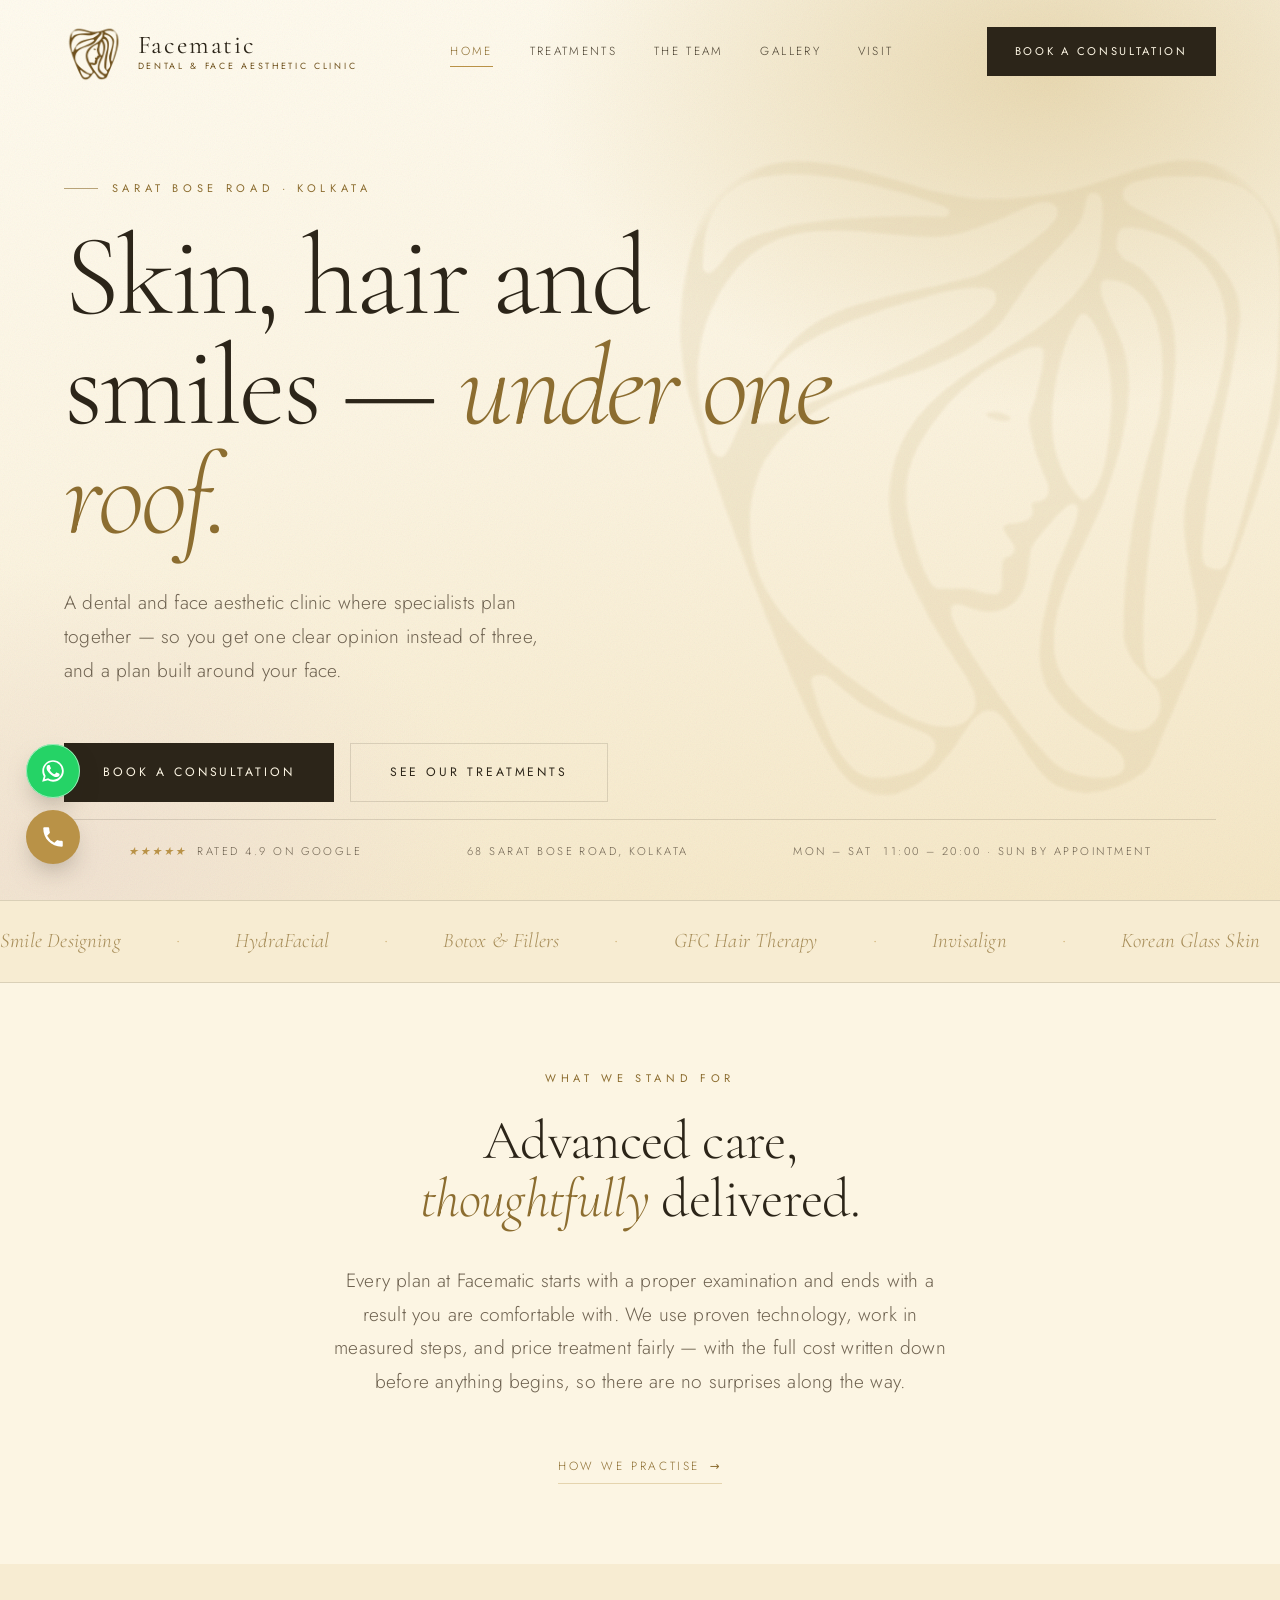
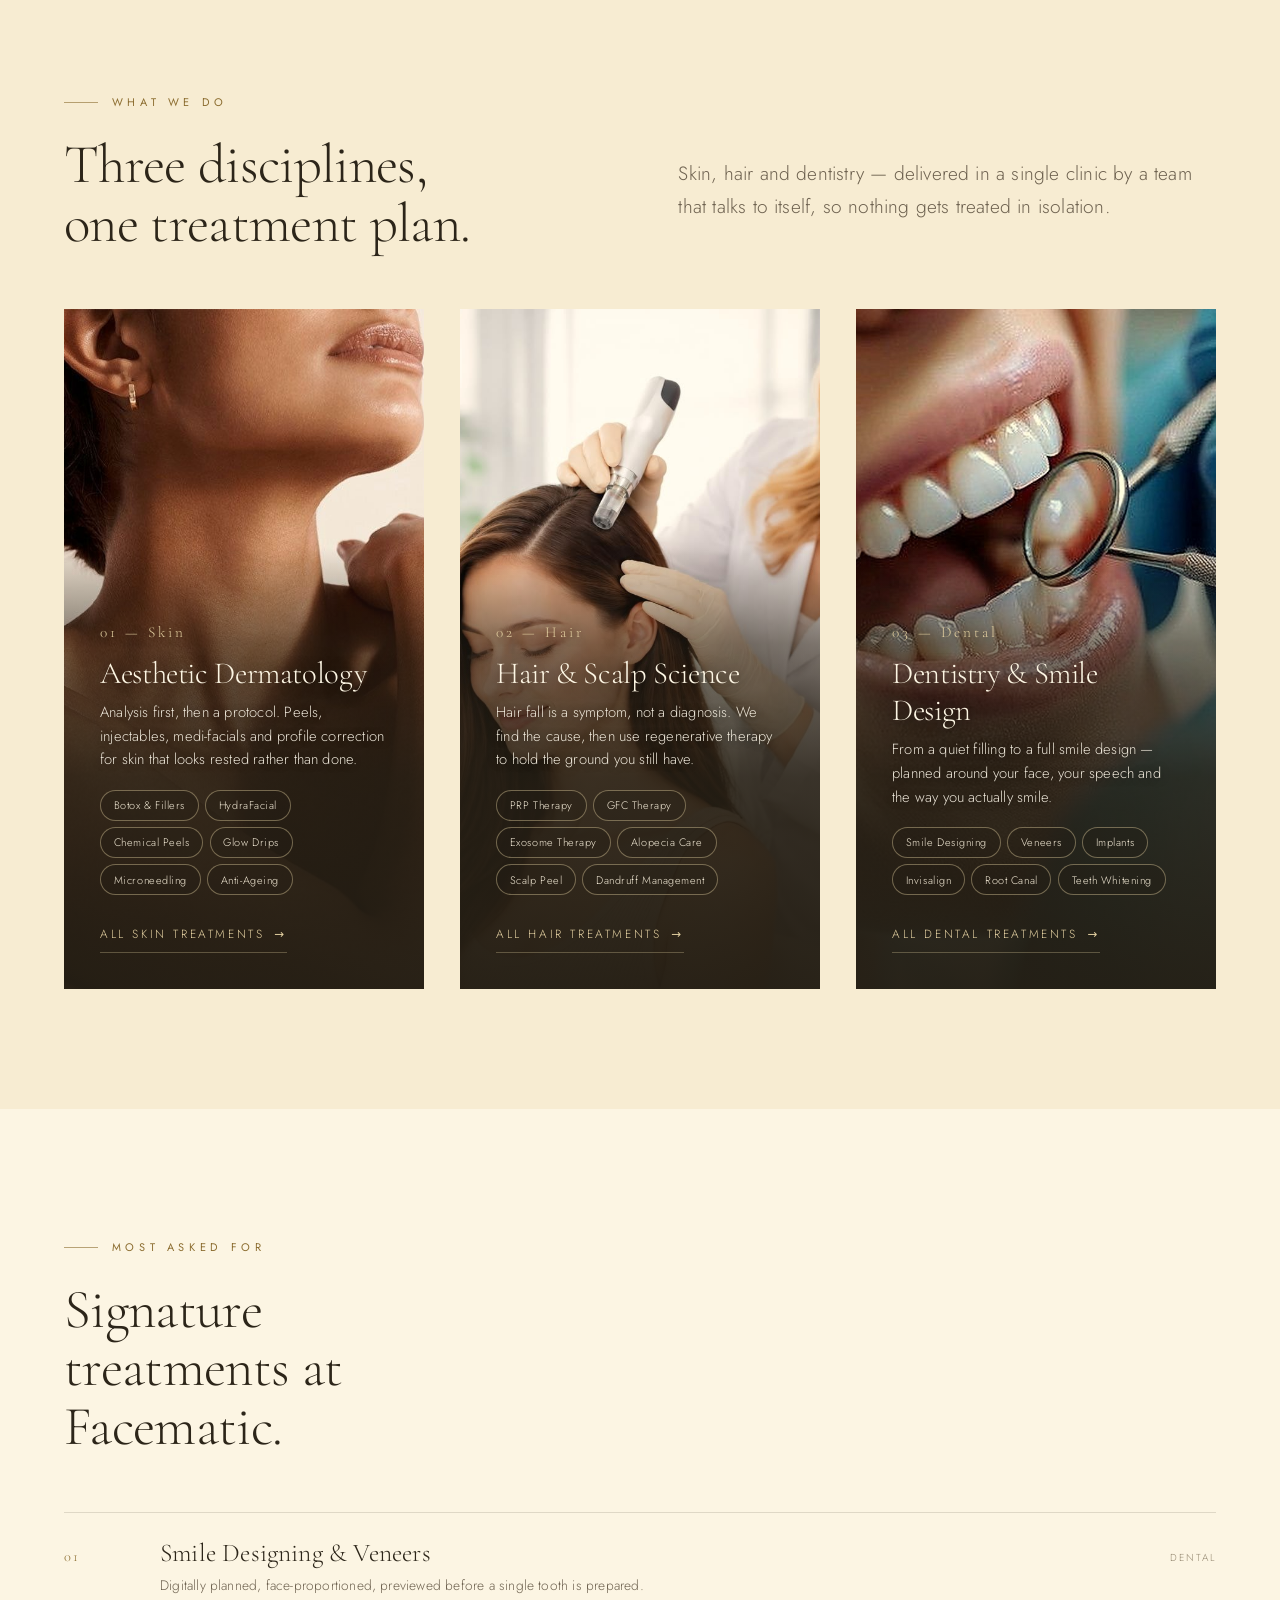
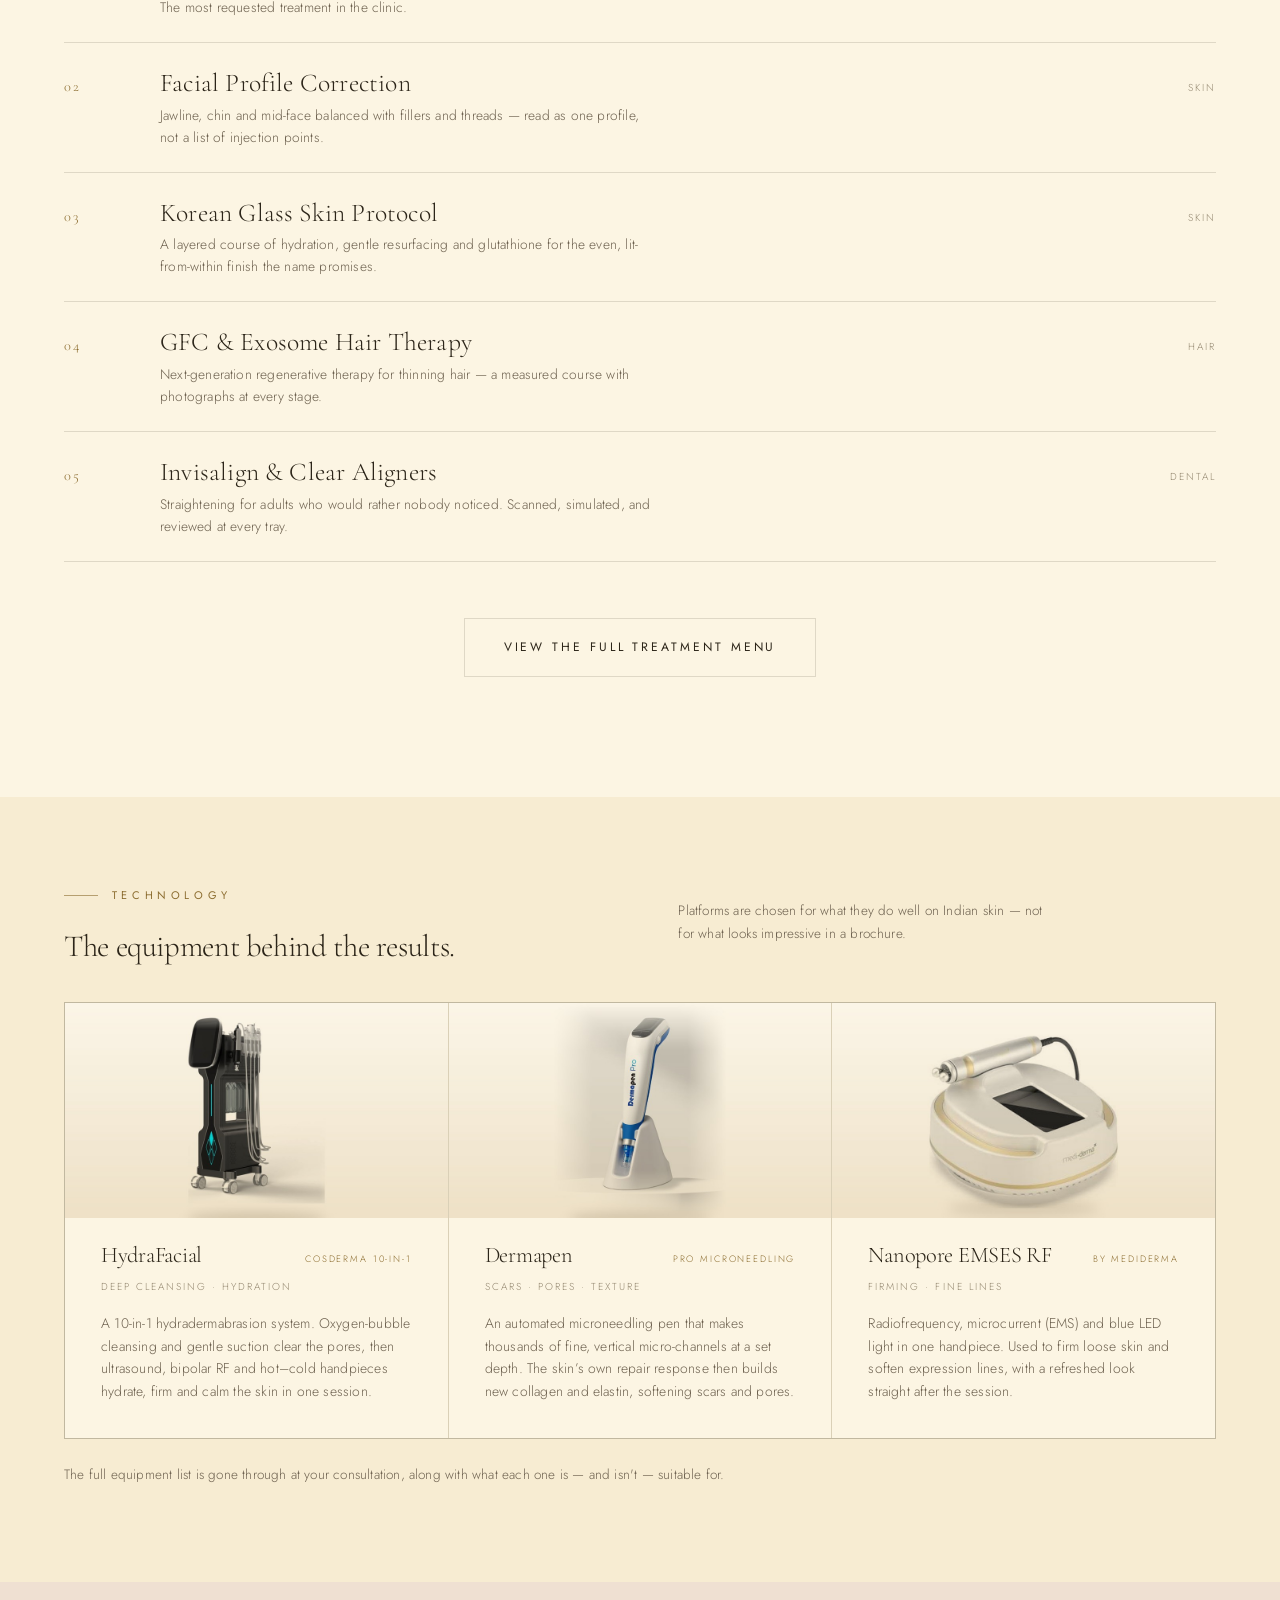
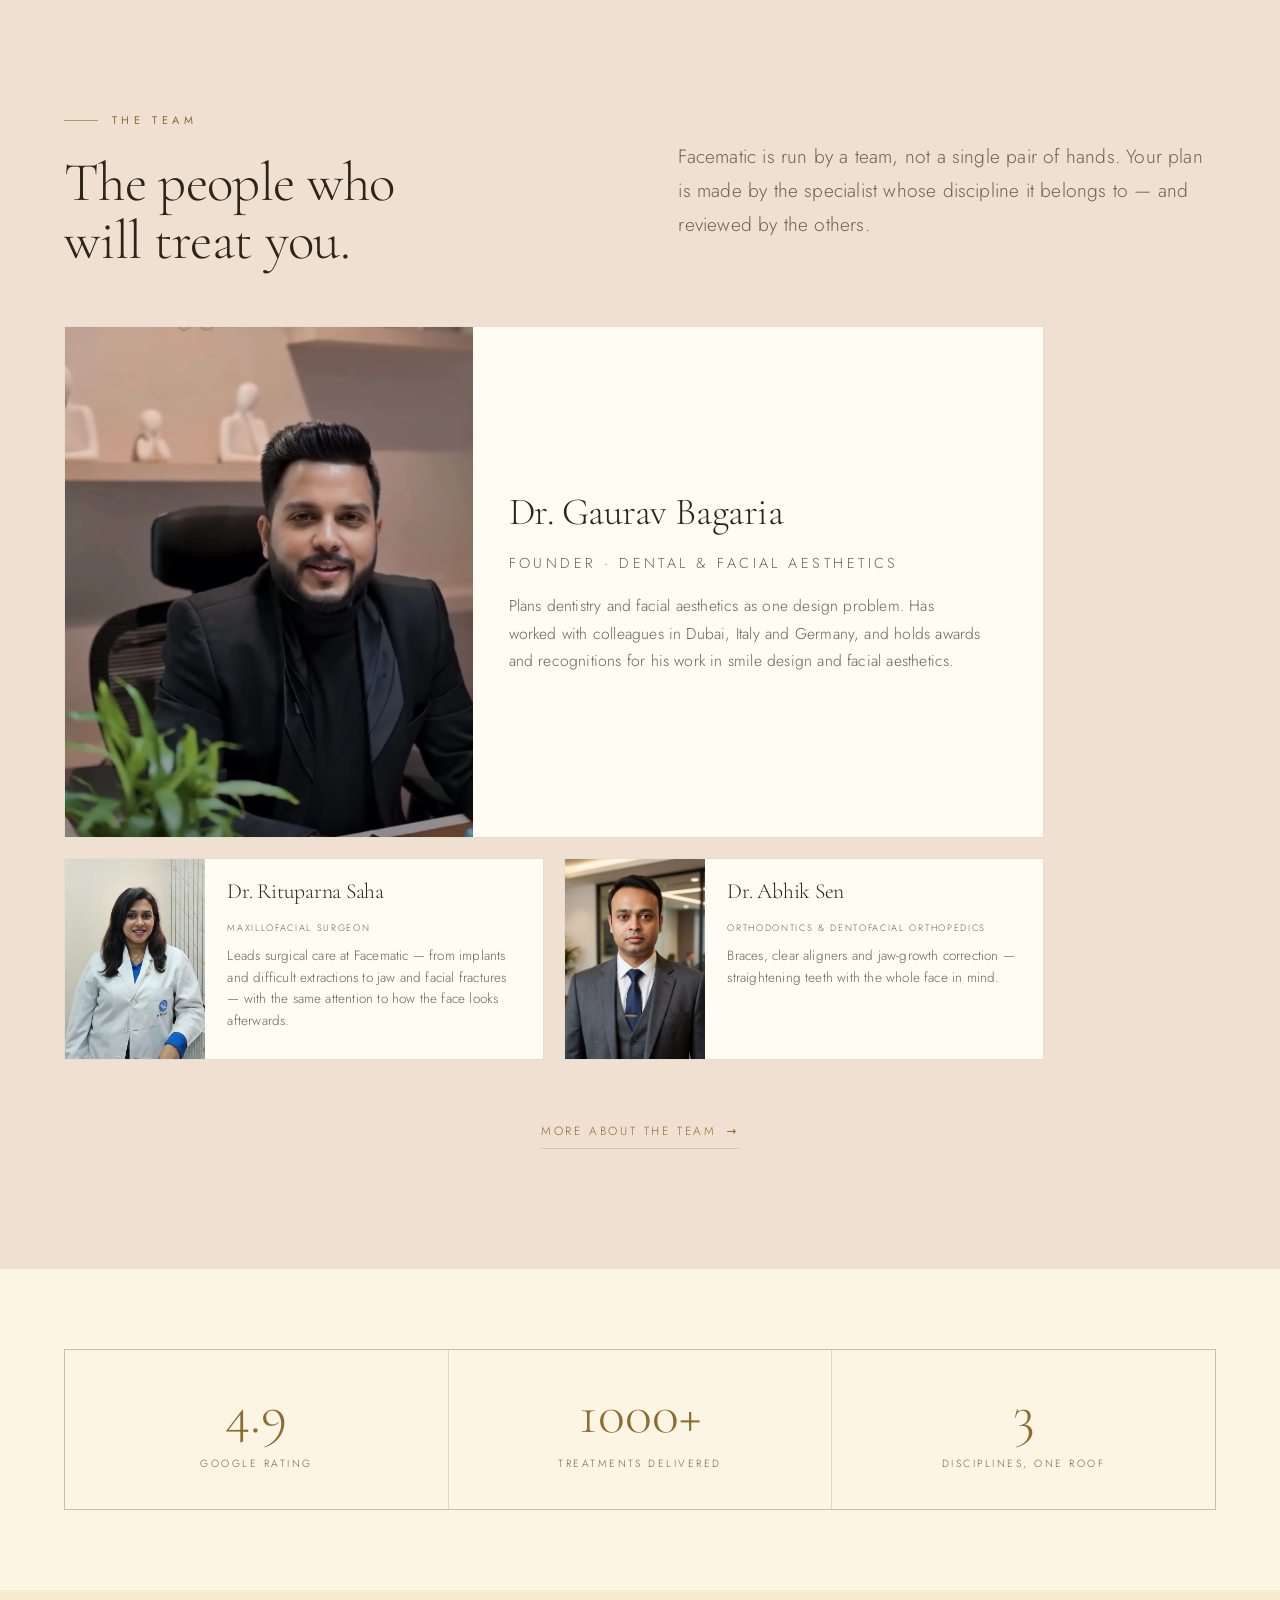
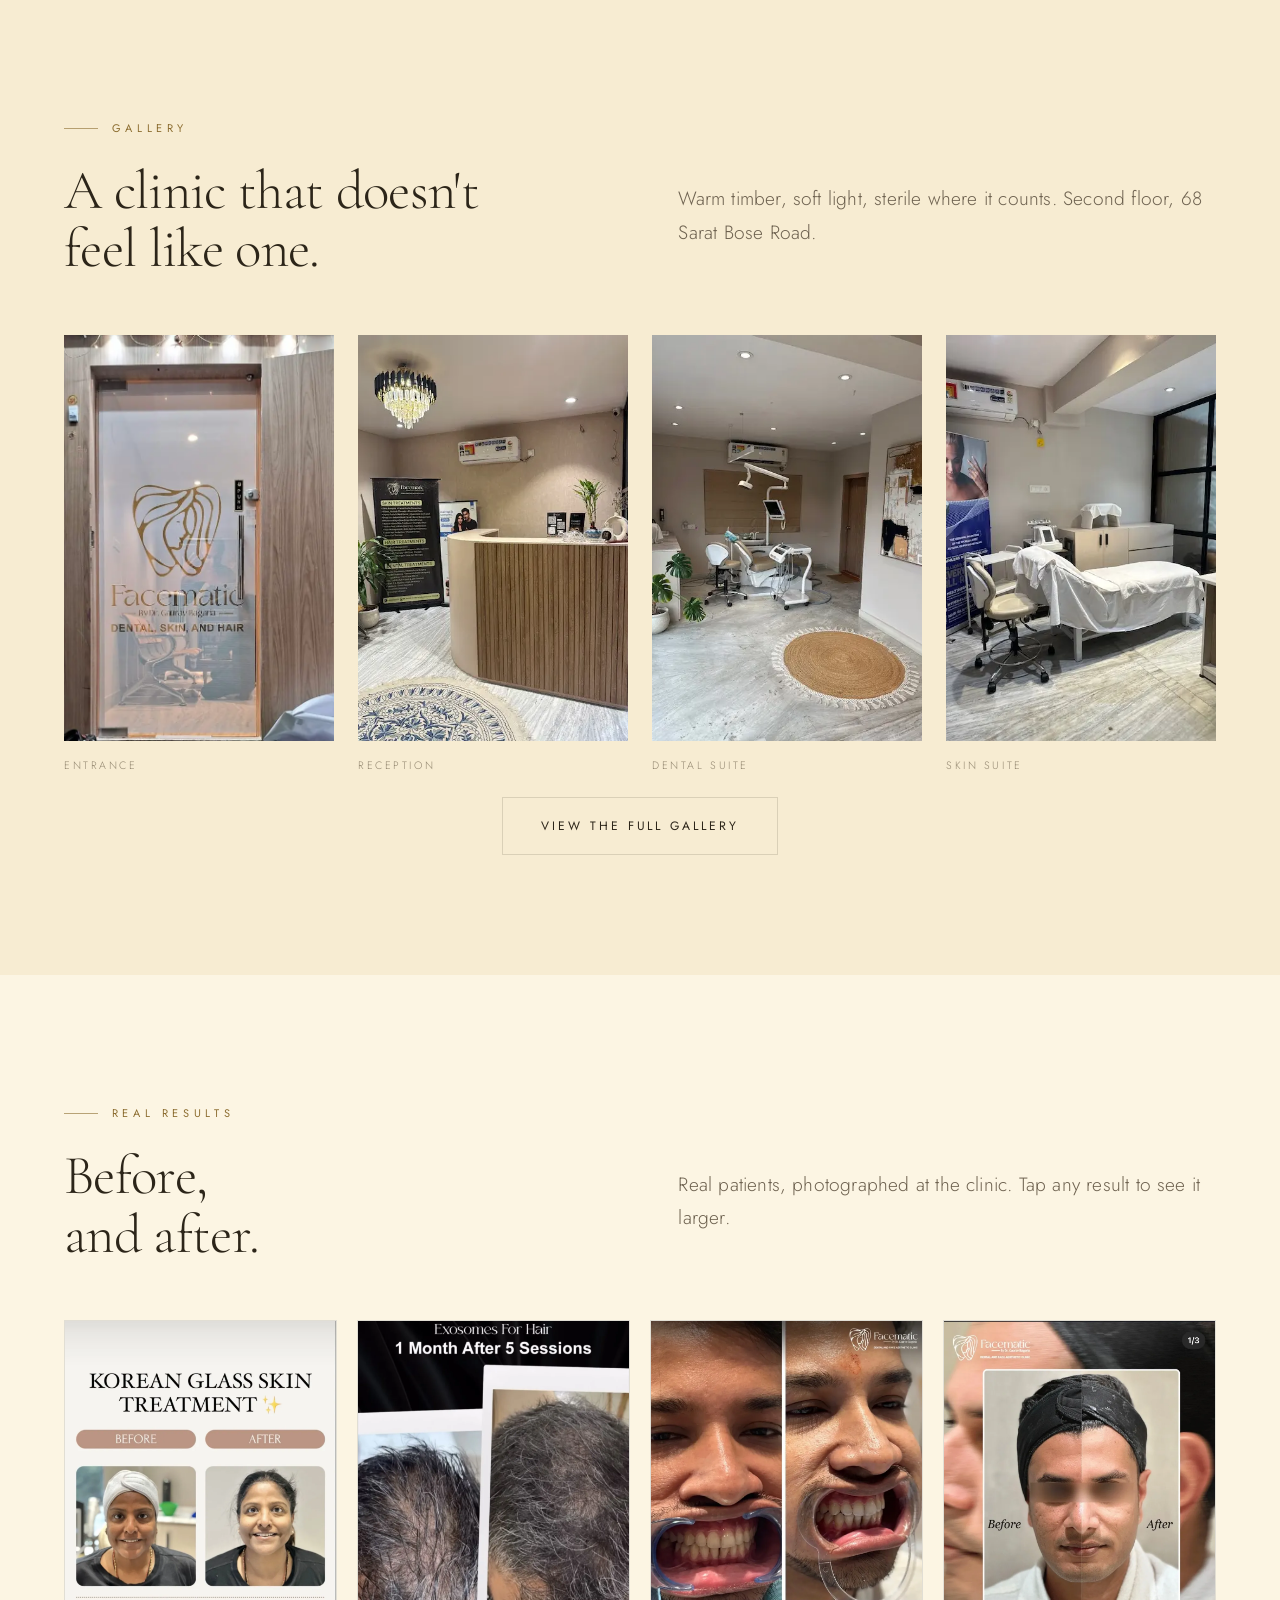
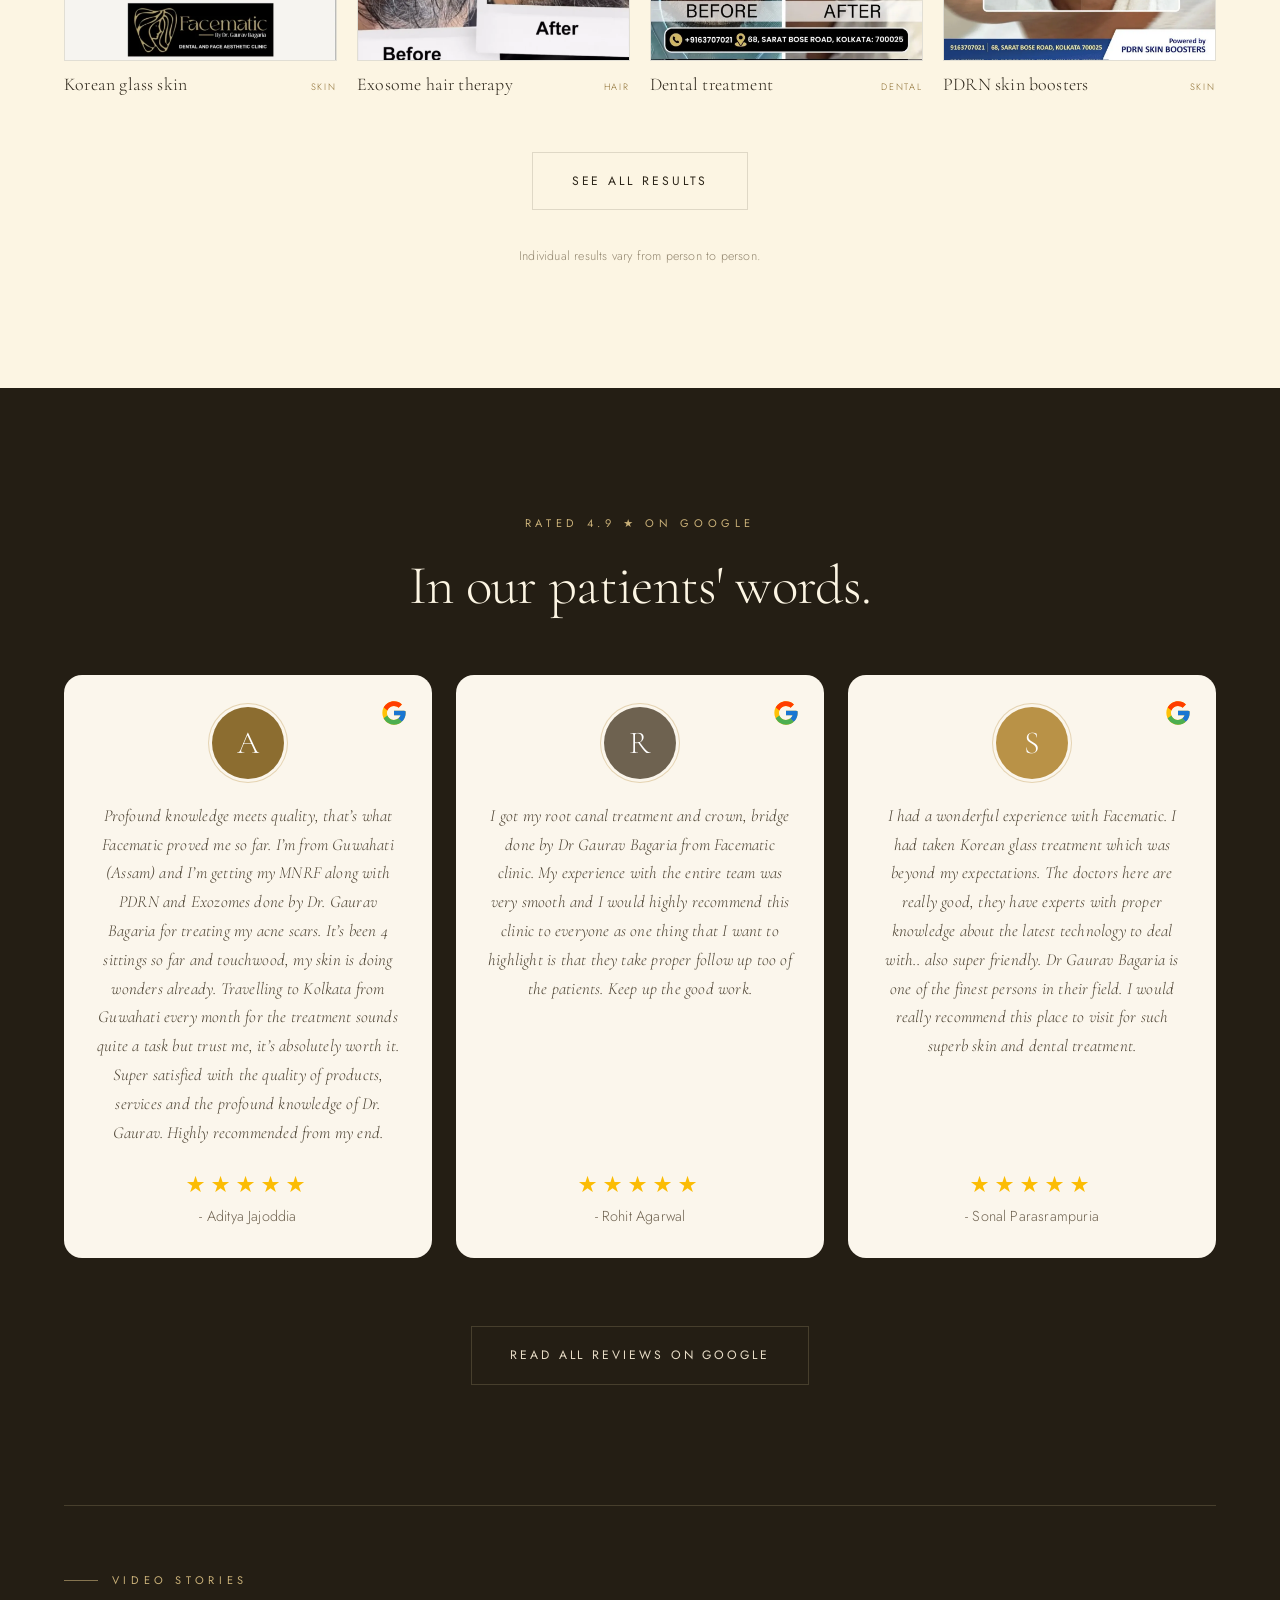
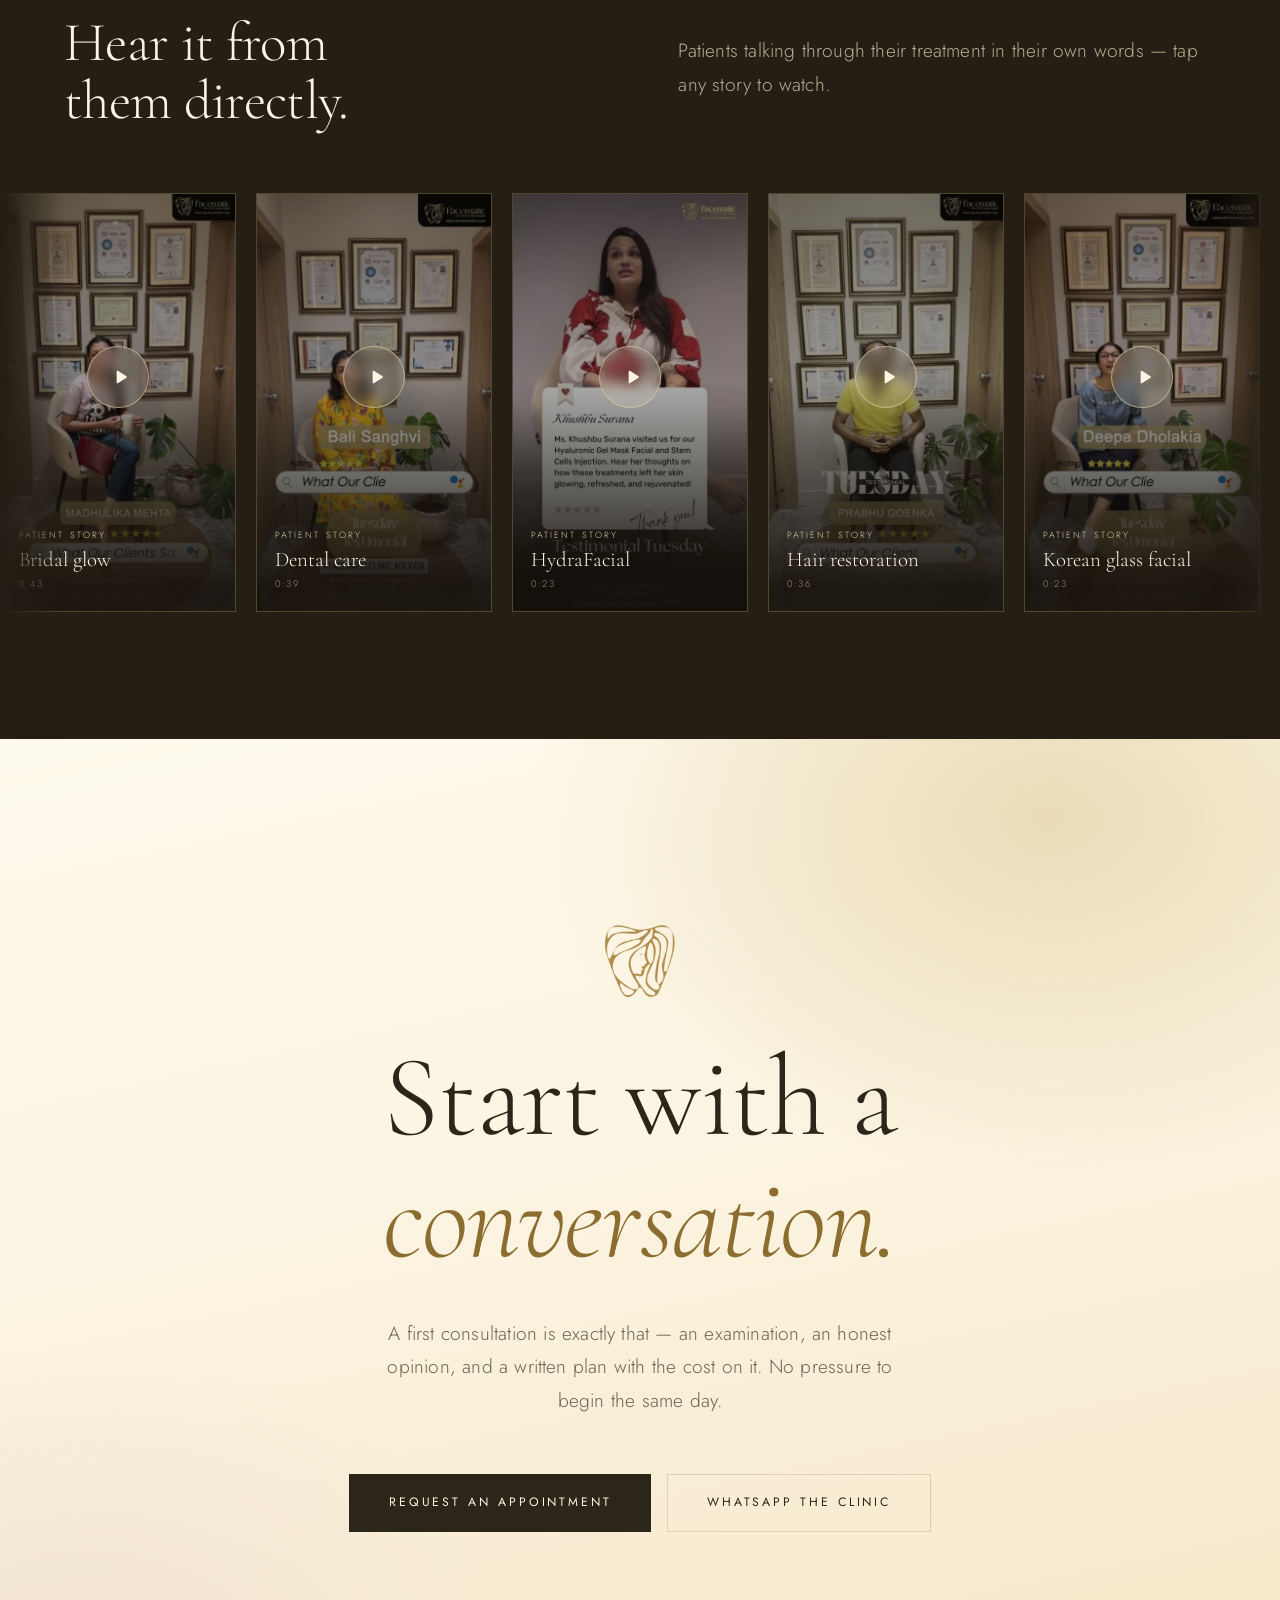
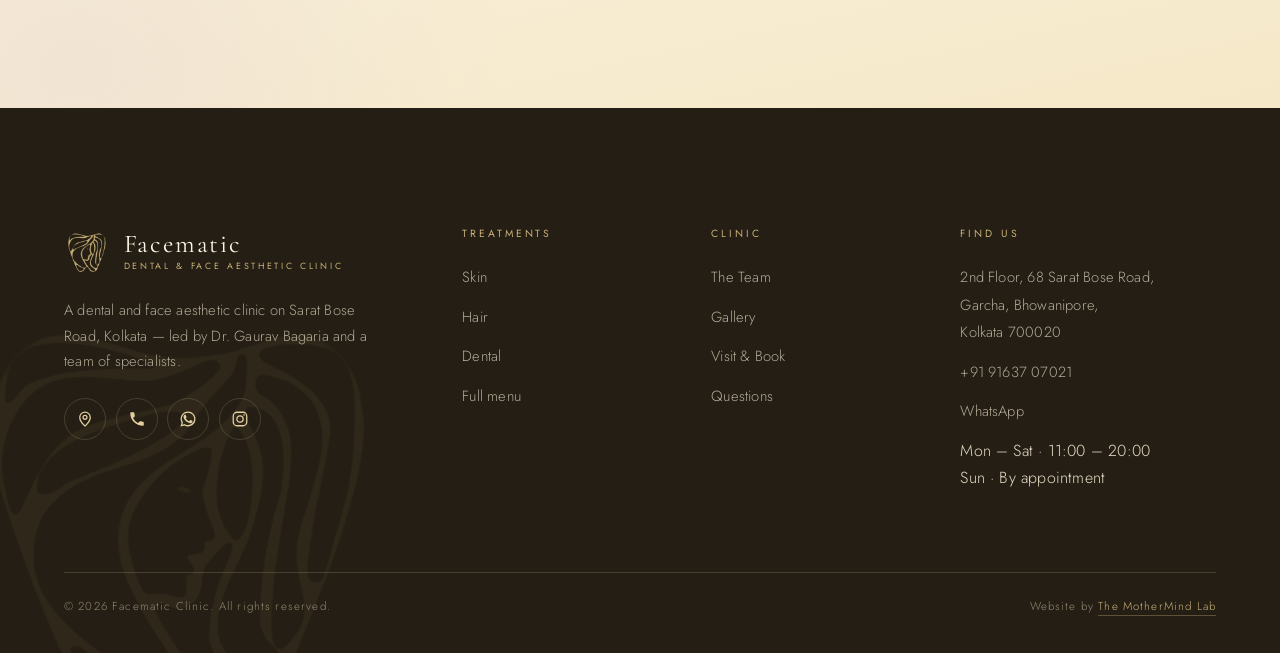
==== commit 5f422485: "Add Dr. Abhik Sen's photo to team cards Co-Authored-By: Claude Opus 5 <noreply@anthropic.com>" ====
--- a/index.html
+++ b/index.html
@@ -14,7 +14,7 @@
 <meta property="og:image" content="https://facematic.in/assets/img/og-image.jpg">
 <meta name="twitter:card" content="summary_large_image">
 <link rel="icon" href="assets/img/mark-brand.png">
-<link rel="stylesheet" href="assets/css/facematic.css?v=41">
+<link rel="stylesheet" href="assets/css/facematic.css?v=42">
 </head>
 <body class="has-photo-hero">
 
@@ -365,9 +365,8 @@
              and facial fractures &mdash; with the same attention to how the face looks afterwards.</p>
           </div>
         </article>
-        <!-- Dr. Abhik Sen: when his photo arrives, replace the mark image with it and remove "doc-sm-open". -->
-        <article class="doc doc-sm doc-sm-open reveal d2">
-          <div class="doc-img"><img src="assets/img/mark-goldeep.png" alt=""></div>
+        <article class="doc doc-sm reveal d2">
+          <div class="doc-img"><img src="assets/img/dr-abhik-sen.webp" alt="Dr. Abhik Sen, Orthodontist at Facematic"></div>
           <div class="doc-body">
             <h3 class="h3">Dr. Abhik Sen</h3>
             <p class="doc-role">Orthodontics &amp; Dentofacial Orthopedics</p>
@@ -717,6 +716,6 @@
   </div>
 </div>
 
-<script src="assets/js/facematic.js?v=41"></script>
+<script src="assets/js/facematic.js?v=42"></script>
 </body>
 </html>
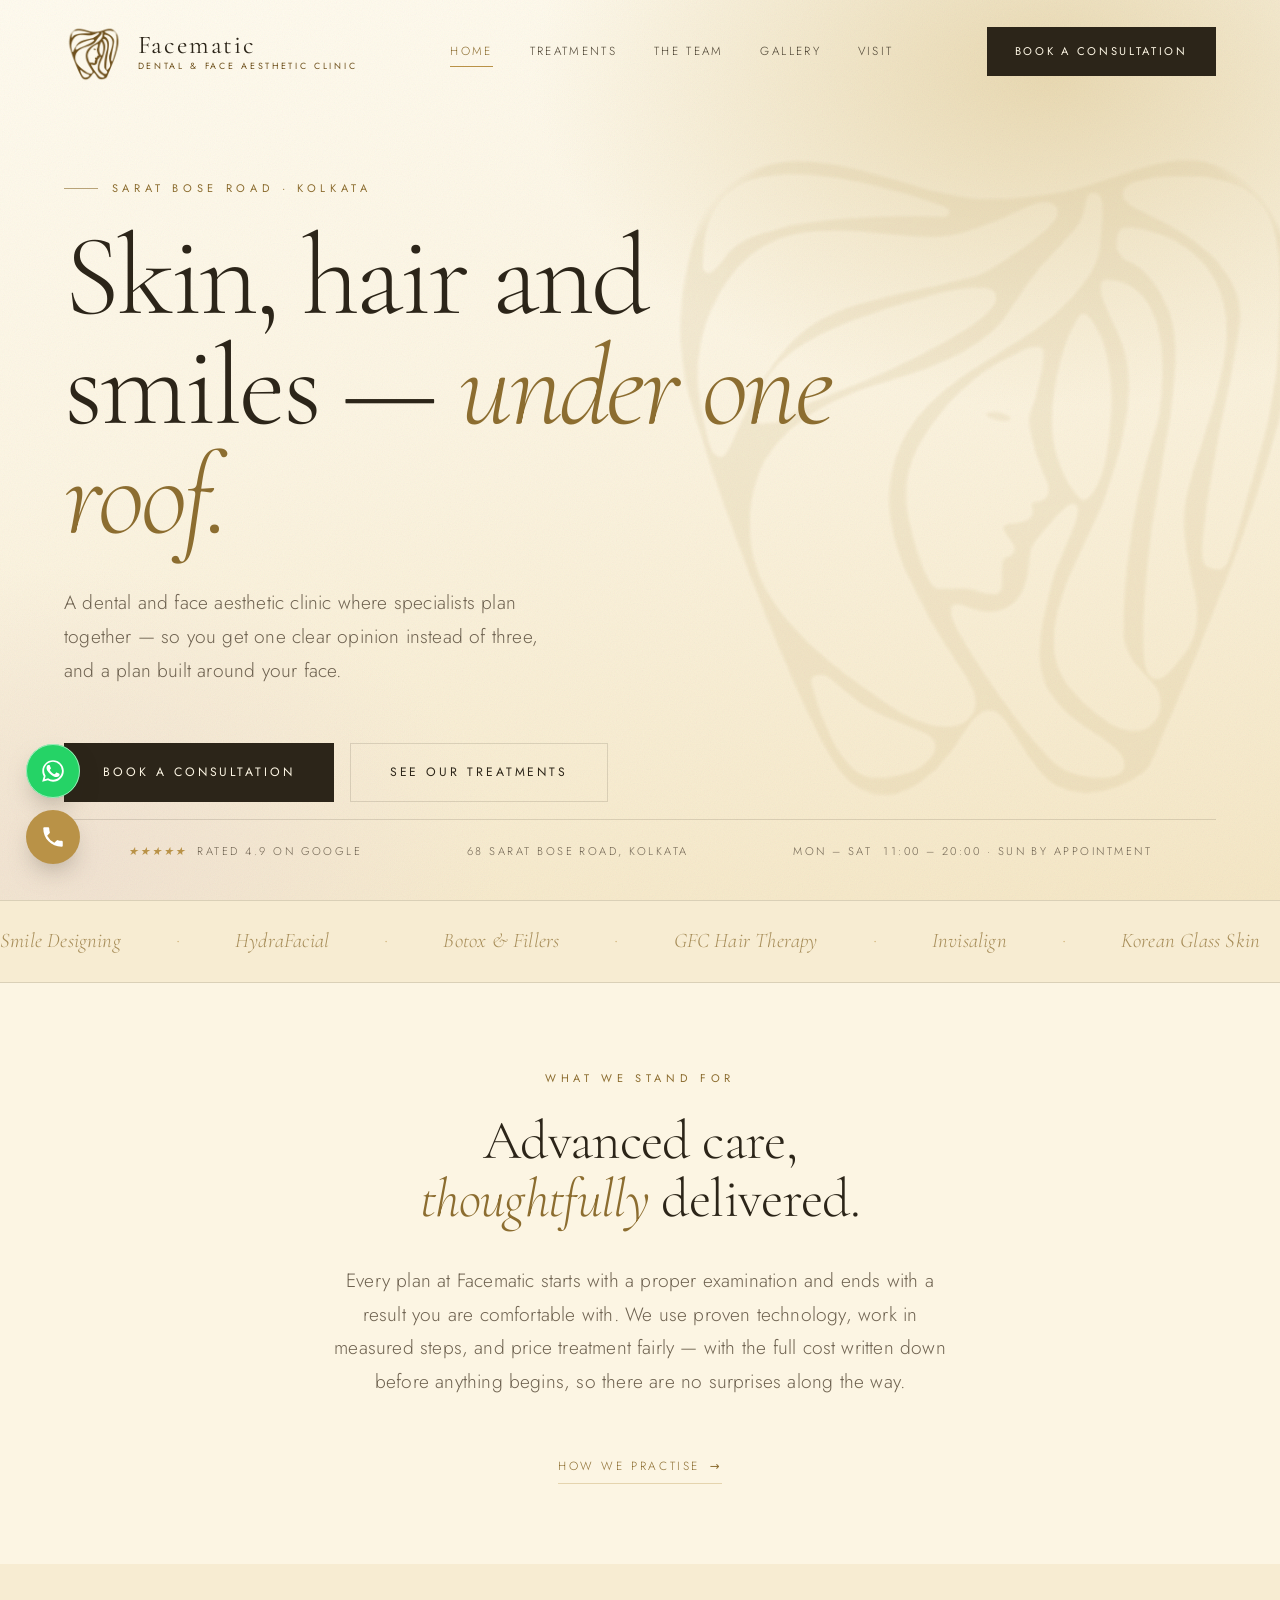
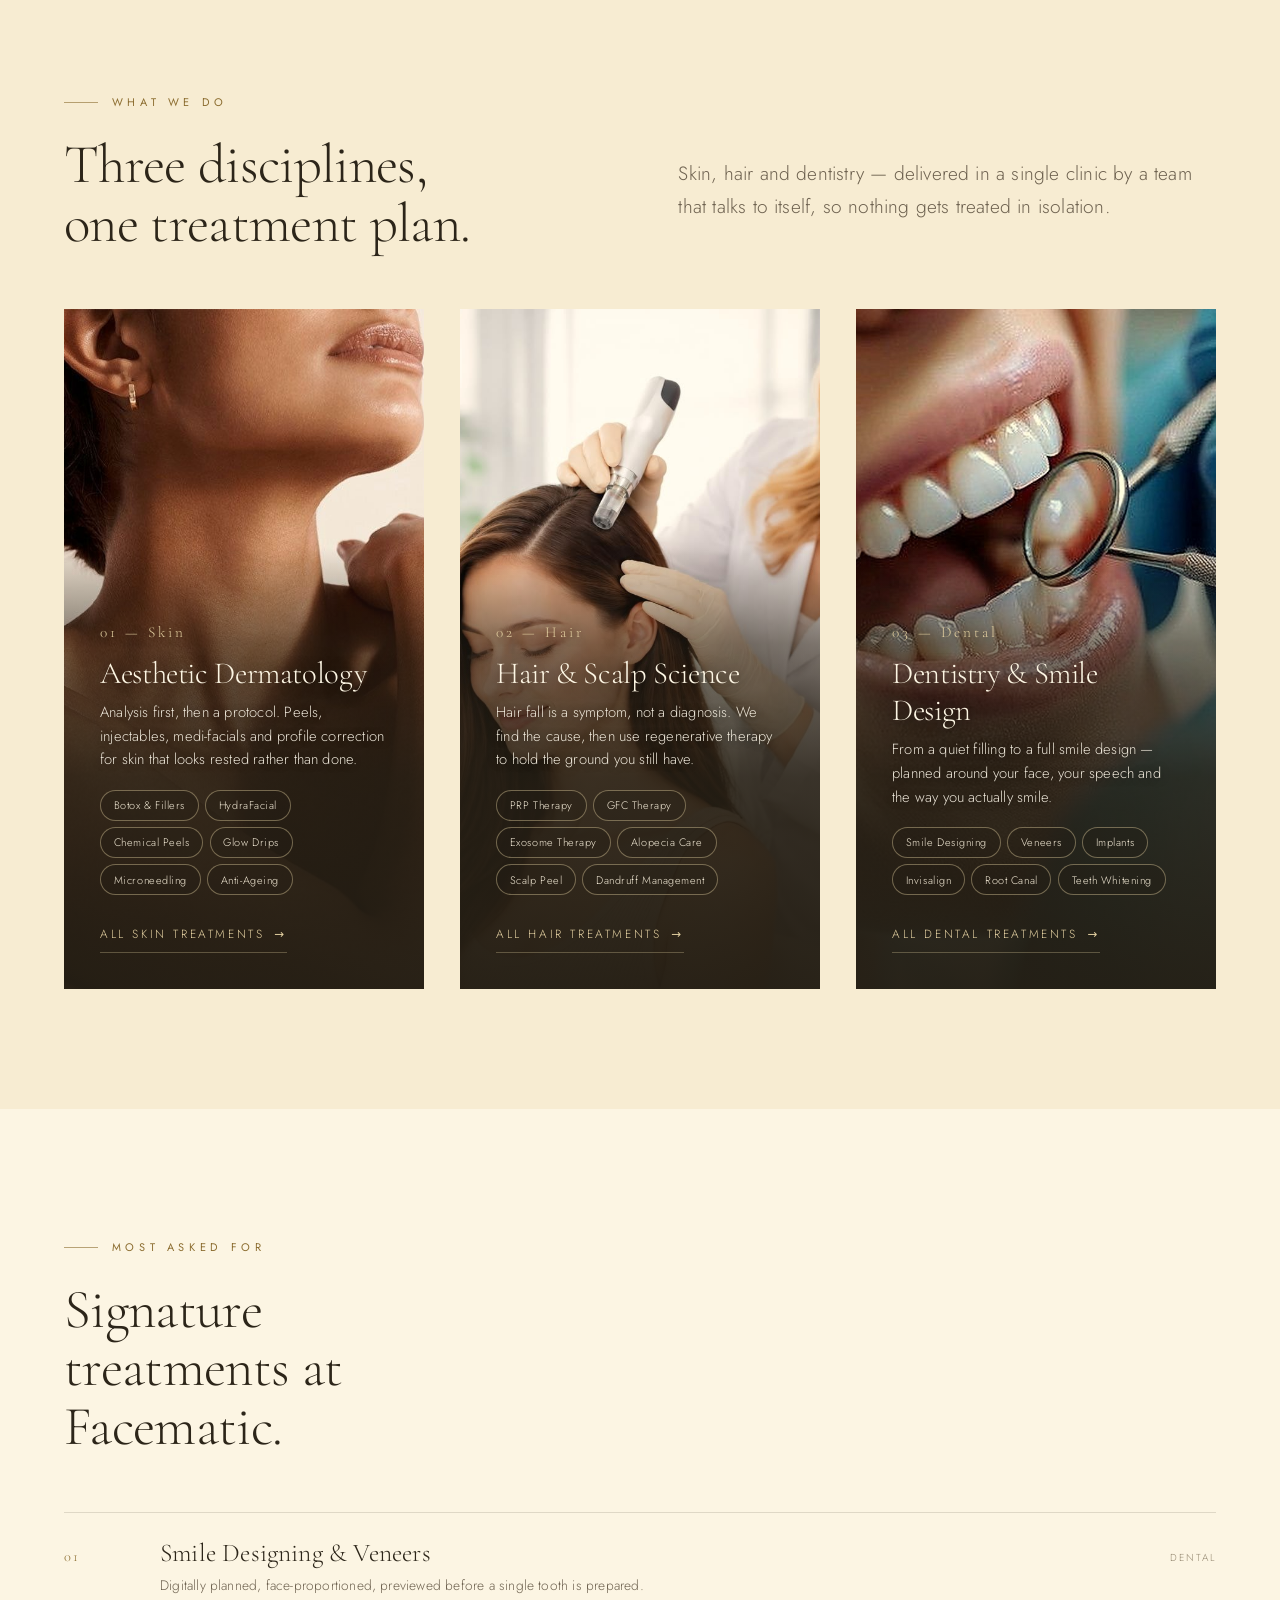
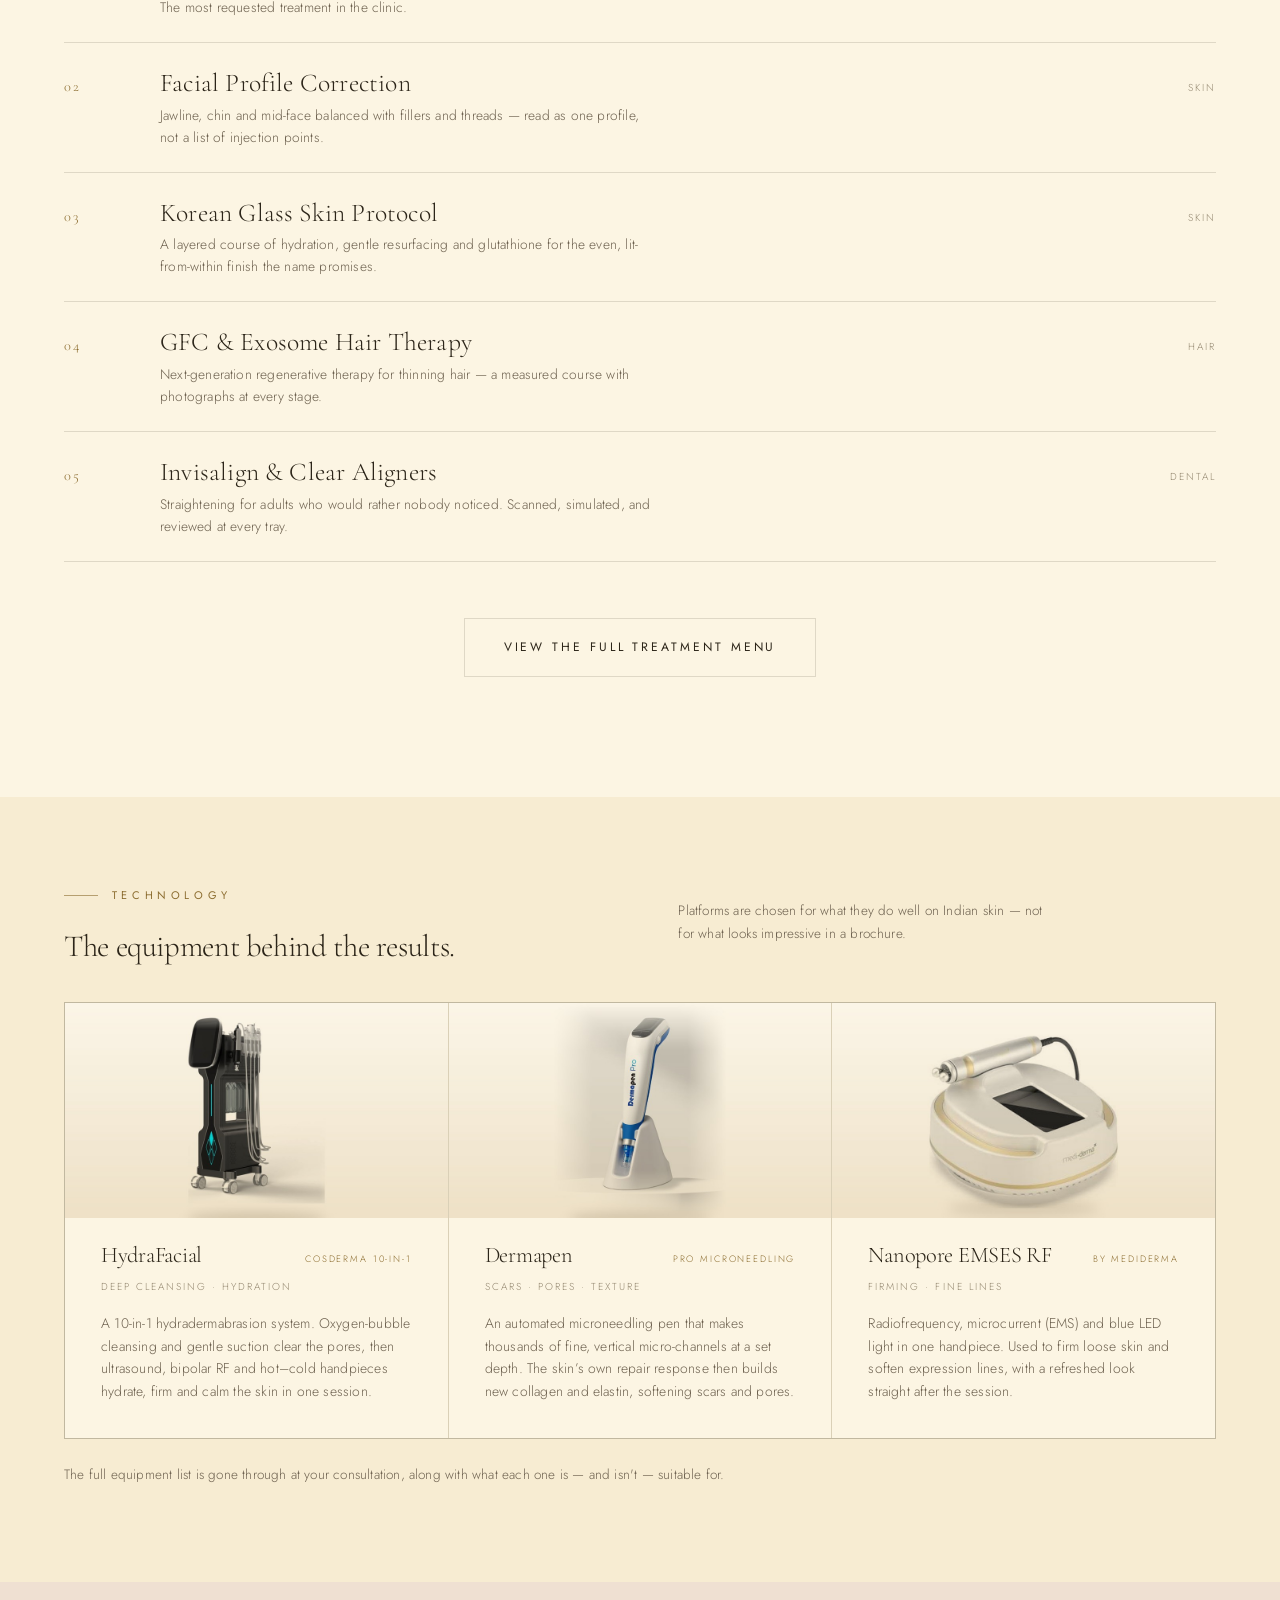
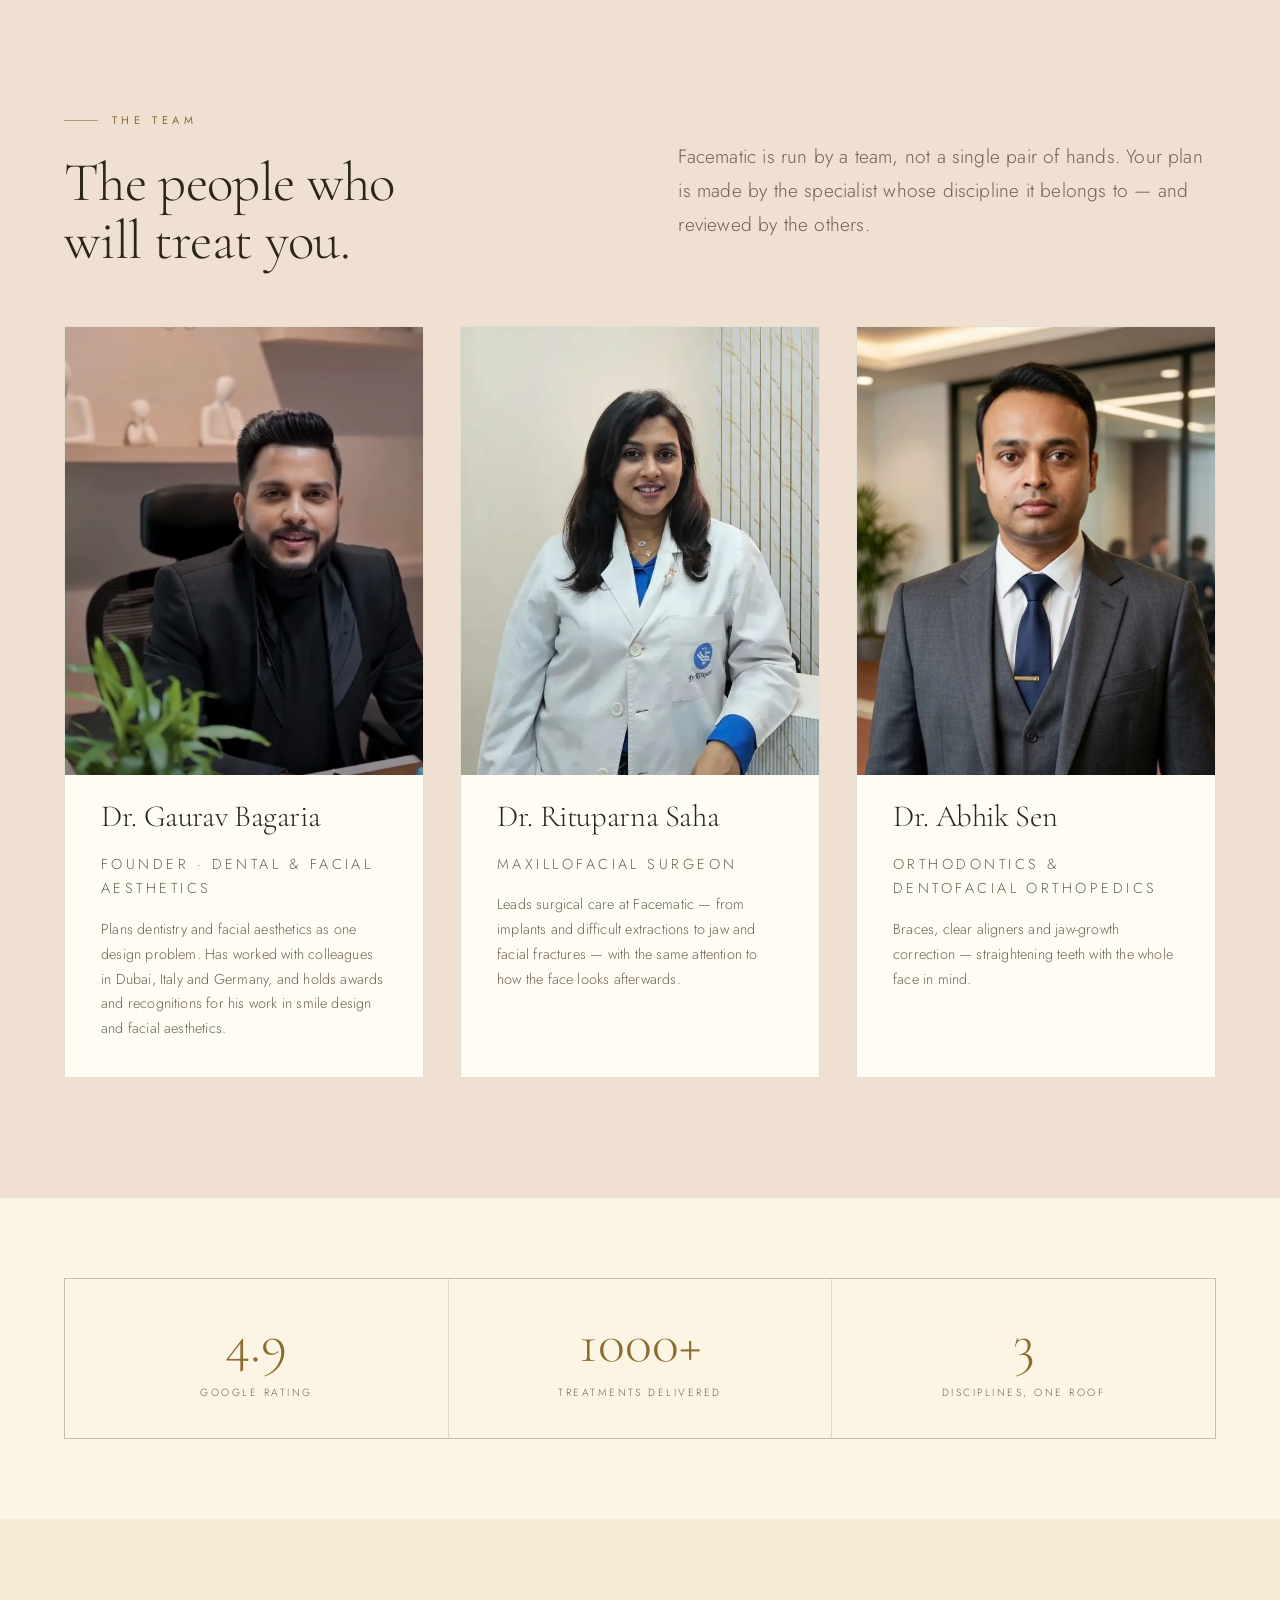
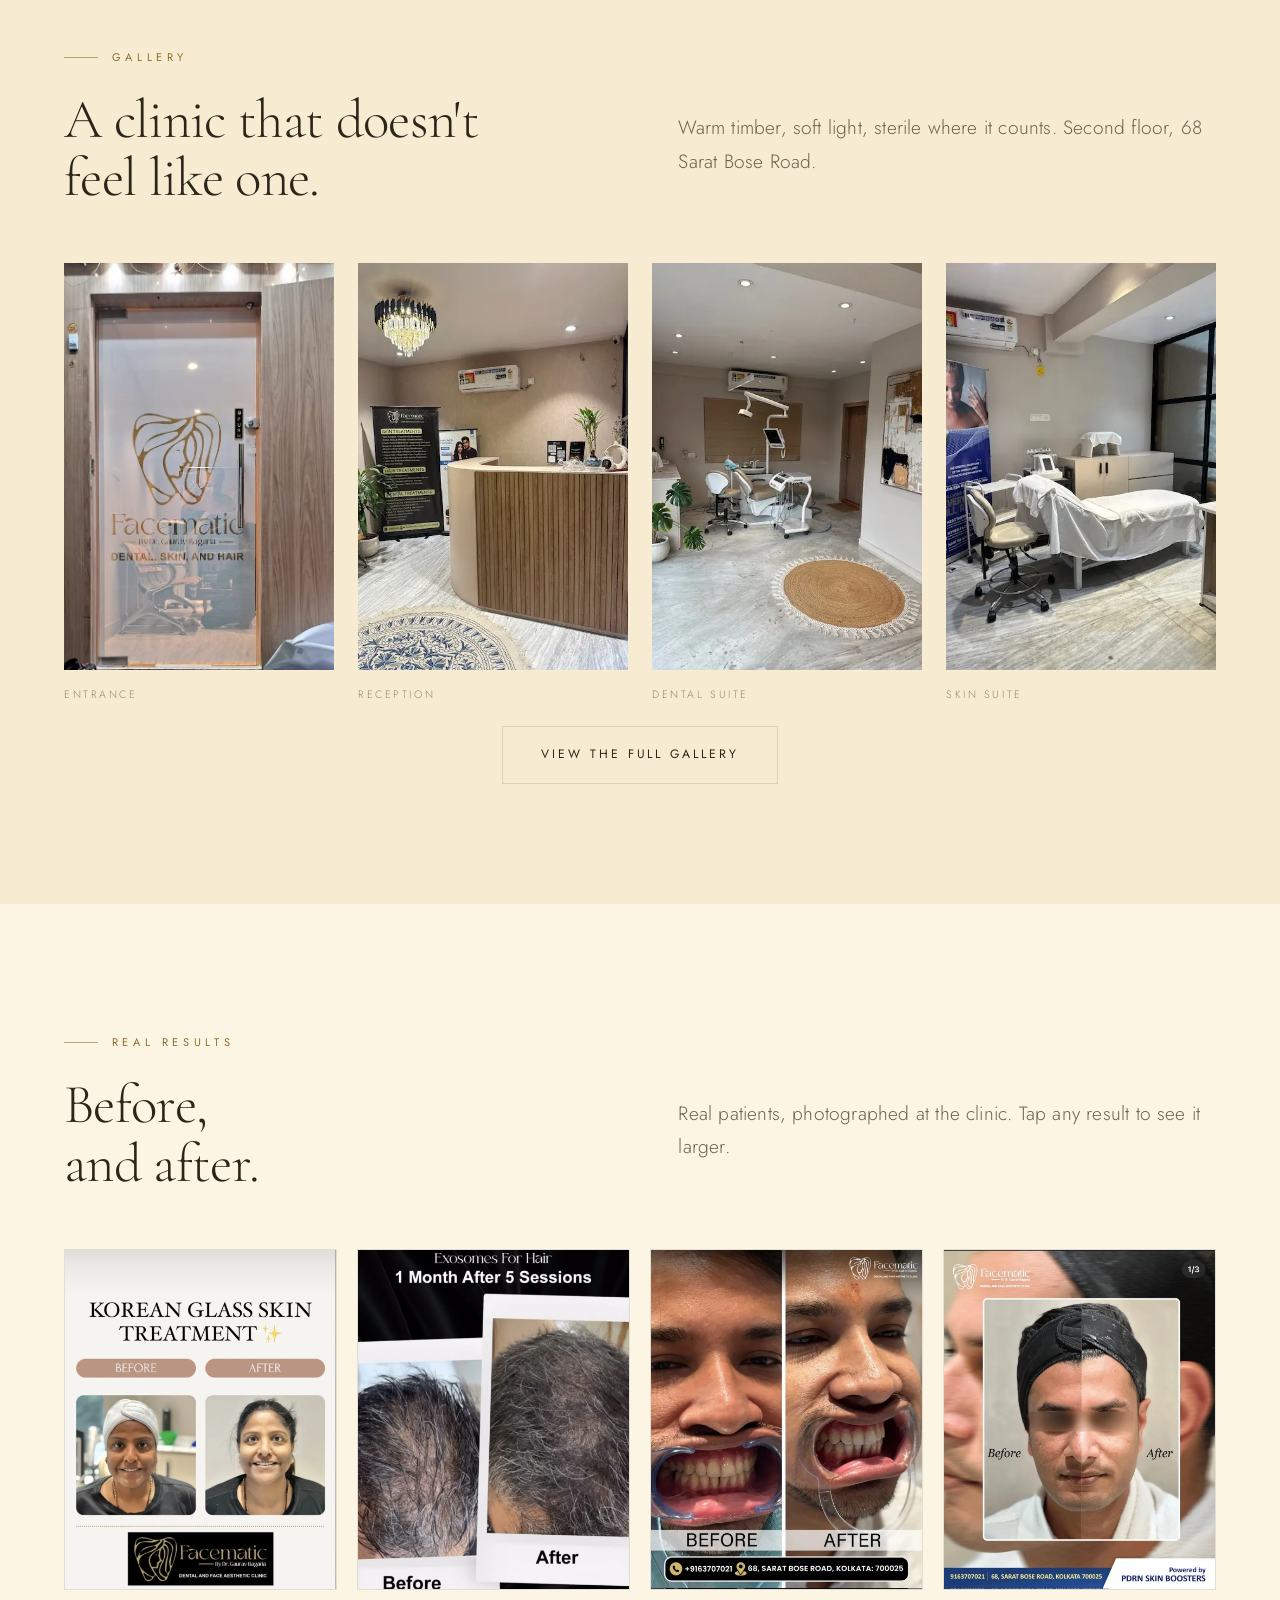
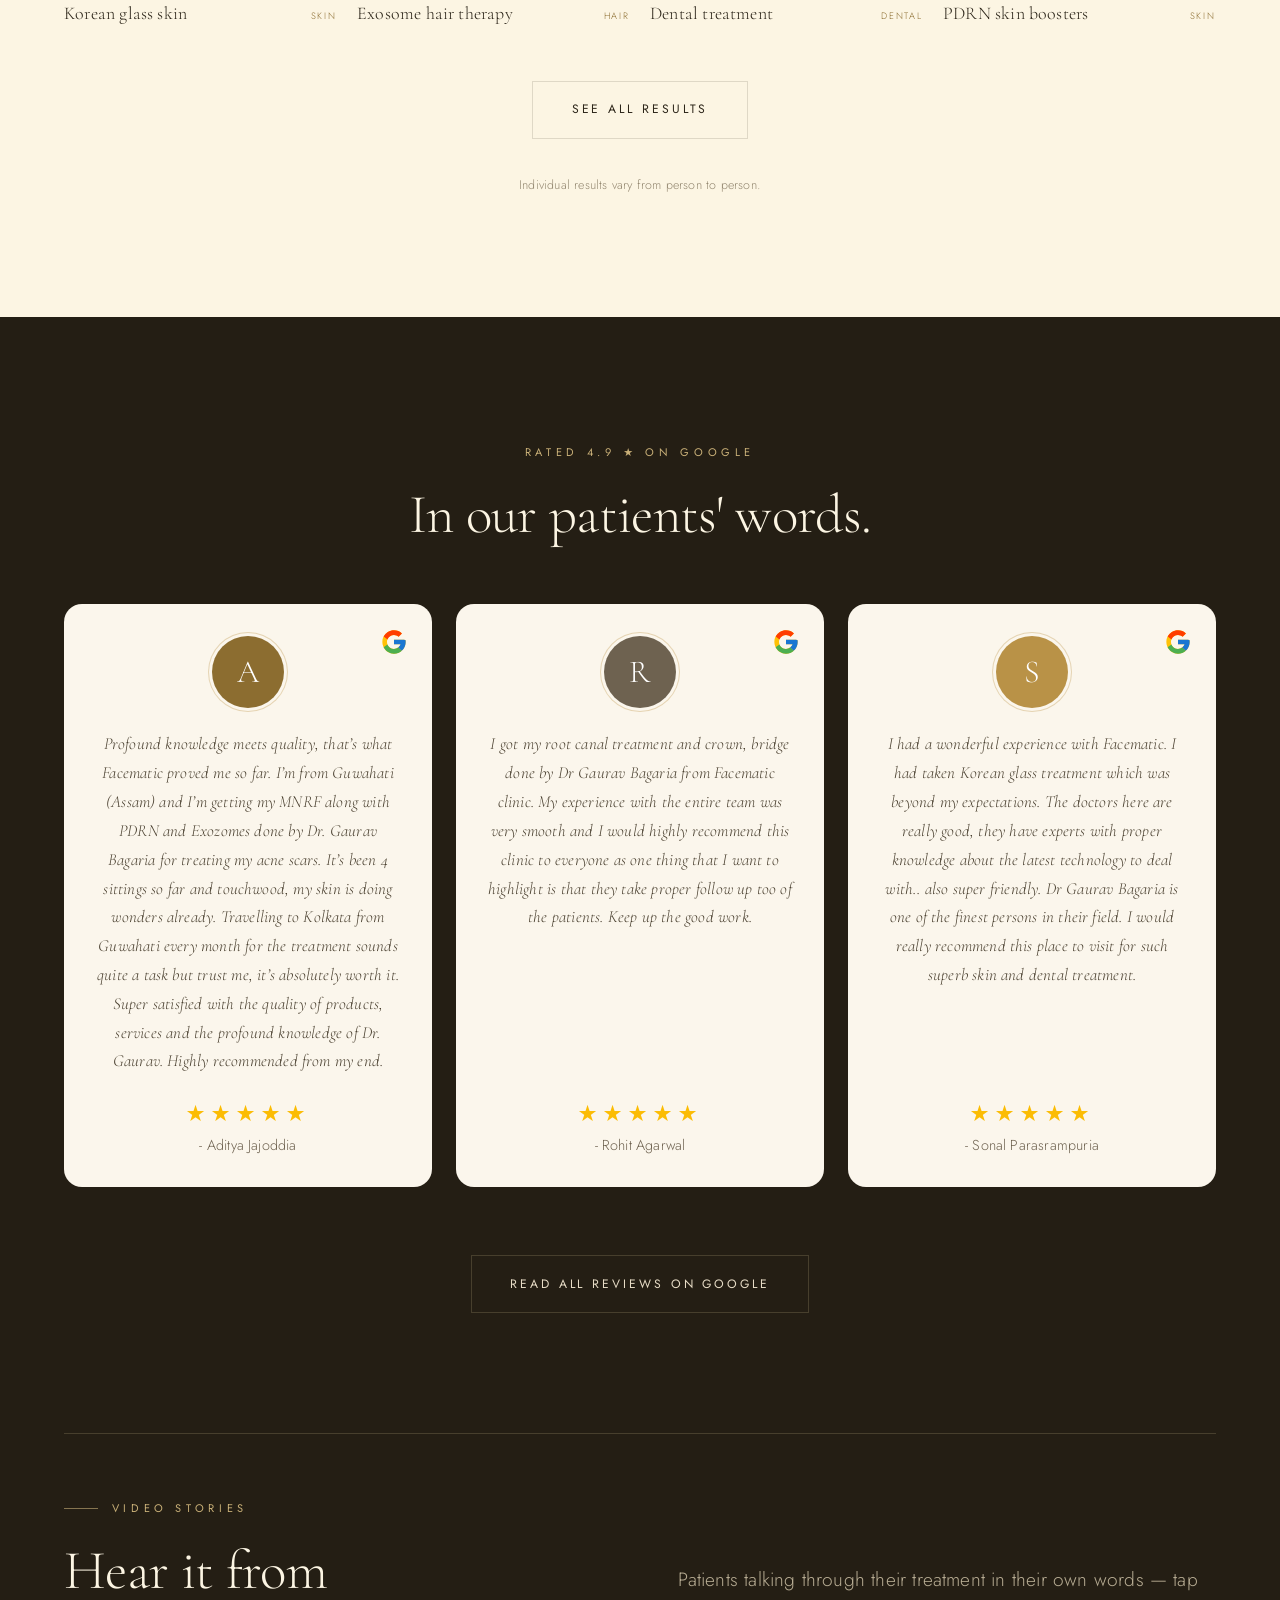
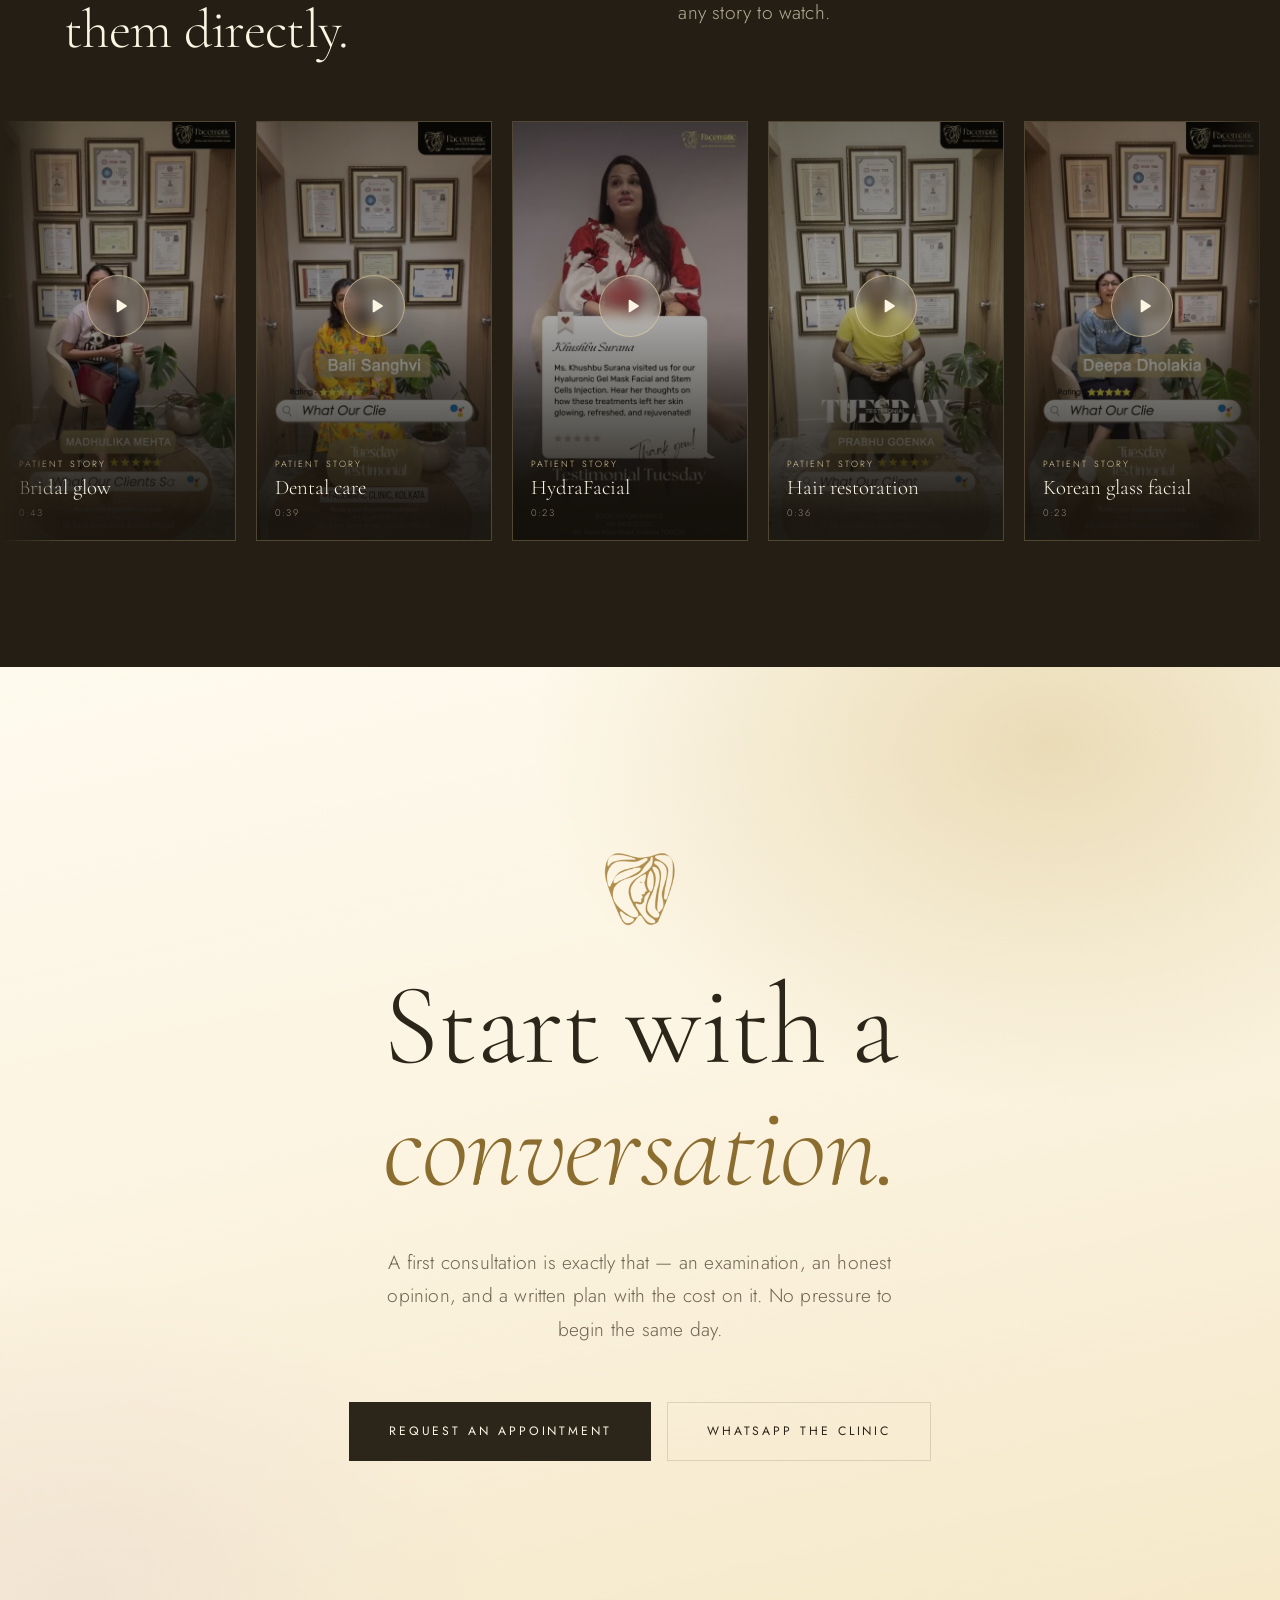
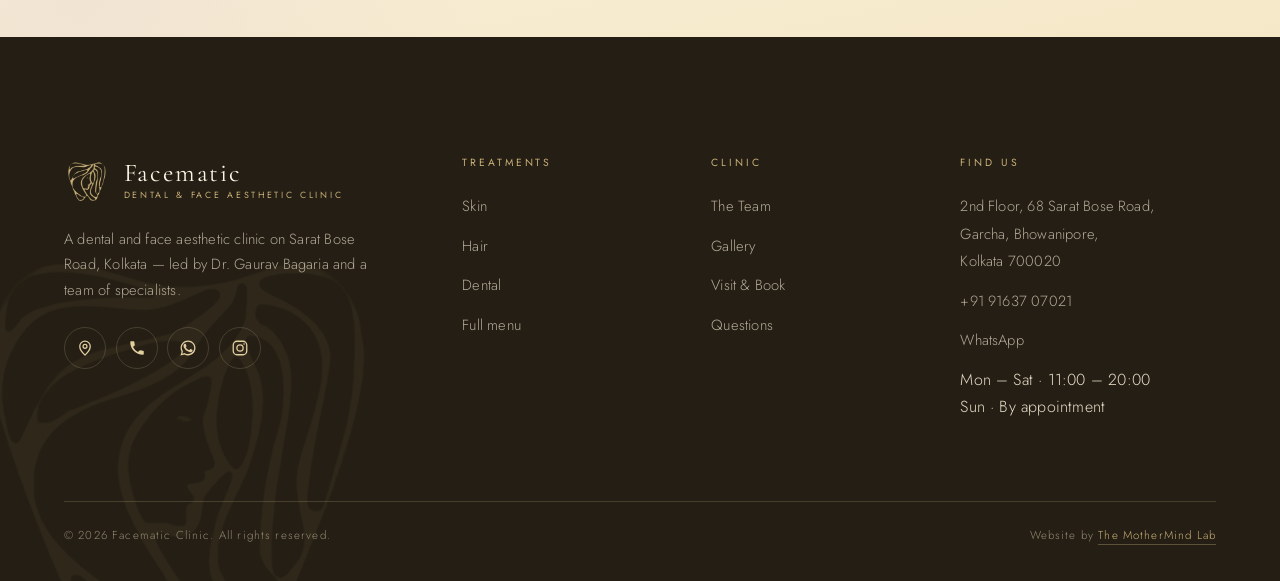
==== commit 97eb4fa1: "Team: three equal doctor cards in one row Co-Authored-By: Claude Opus 5 <noreply@anthropic.com>" ====
--- a/index.html
+++ b/index.html
@@ -14,7 +14,7 @@
 <meta property="og:image" content="https://facematic.in/assets/img/og-image.jpg">
 <meta name="twitter:card" content="summary_large_image">
 <link rel="icon" href="assets/img/mark-brand.png">
-<link rel="stylesheet" href="assets/css/facematic.css?v=42">
+<link rel="stylesheet" href="assets/css/facematic.css?v=43">
 </head>
 <body class="has-photo-hero">
 
@@ -344,8 +344,8 @@
       </p>
     </div>
 
-    <div class="team-v2">
-      <article class="doc doc-lead reveal">
+    <div class="grid g3 team-grid team-3">
+      <article class="doc reveal">
         <div class="doc-img"><img src="assets/img/dr-gaurav-bagaria.webp" alt="Dr. Gaurav Bagaria, founder of Facematic"></div>
         <div class="doc-body">
           <h3 class="h3">Dr. Gaurav Bagaria</h3>
@@ -355,30 +355,26 @@
              design and facial aesthetics.</p>
         </div>
       </article>
-      <div class="team-sub">
-        <article class="doc doc-sm reveal d1">
-          <div class="doc-img"><img src="assets/img/dr-rituparna-saha.webp" alt="Dr. Rituparna Saha, Maxillofacial Surgeon at Facematic"></div>
-          <div class="doc-body">
-            <h3 class="h3">Dr. Rituparna Saha</h3>
-            <p class="doc-role">Maxillofacial Surgeon</p>
-            <p>Leads surgical care at Facematic &mdash; from implants and difficult extractions to jaw
+
+      <article class="doc reveal d1">
+        <div class="doc-img"><img src="assets/img/dr-rituparna-saha.webp" alt="Dr. Rituparna Saha, Maxillofacial Surgeon at Facematic"></div>
+        <div class="doc-body">
+          <h3 class="h3">Dr. Rituparna Saha</h3>
+          <p class="doc-role">Maxillofacial Surgeon</p>
+          <p>Leads surgical care at Facematic &mdash; from implants and difficult extractions to jaw
              and facial fractures &mdash; with the same attention to how the face looks afterwards.</p>
-          </div>
-        </article>
-        <article class="doc doc-sm reveal d2">
-          <div class="doc-img"><img src="assets/img/dr-abhik-sen.webp" alt="Dr. Abhik Sen, Orthodontist at Facematic"></div>
-          <div class="doc-body">
-            <h3 class="h3">Dr. Abhik Sen</h3>
-            <p class="doc-role">Orthodontics &amp; Dentofacial Orthopedics</p>
-            <p>Braces, clear aligners and jaw-growth correction &mdash; straightening teeth with
+        </div>
+      </article>
+
+      <article class="doc reveal d2">
+        <div class="doc-img"><img src="assets/img/dr-abhik-sen.webp" alt="Dr. Abhik Sen, Orthodontist at Facematic"></div>
+        <div class="doc-body">
+          <h3 class="h3">Dr. Abhik Sen</h3>
+          <p class="doc-role">Orthodontics &amp; Dentofacial Orthopedics</p>
+          <p>Braces, clear aligners and jaw-growth correction &mdash; straightening teeth with
                the whole face in mind.</p>
-          </div>
-        </article>
-      </div>
-    </div>
-
-    <div class="center mt5 reveal">
-      <a class="link-u" href="about.html">More about the team <span class="arw">&rarr;</span></a>
+        </div>
+      </article>
     </div>
   </div>
 </section>
@@ -716,6 +712,6 @@
   </div>
 </div>
 
-<script src="assets/js/facematic.js?v=42"></script>
+<script src="assets/js/facematic.js?v=43"></script>
 </body>
 </html>
--- a/assets/css/facematic.css
+++ b/assets/css/facematic.css
@@ -899,3 +899,7 @@
   .team-sub{grid-template-columns:1fr;}
 }
 @media(max-width:420px){.doc-sm{grid-template-columns:112px minmax(0,1fr);}}
+
+/* ---------- team: three equal cards in one row ---------- */
+.team-grid.team-3{max-width:none;align-items:stretch;}
+.team-3 .doc{height:100%;}
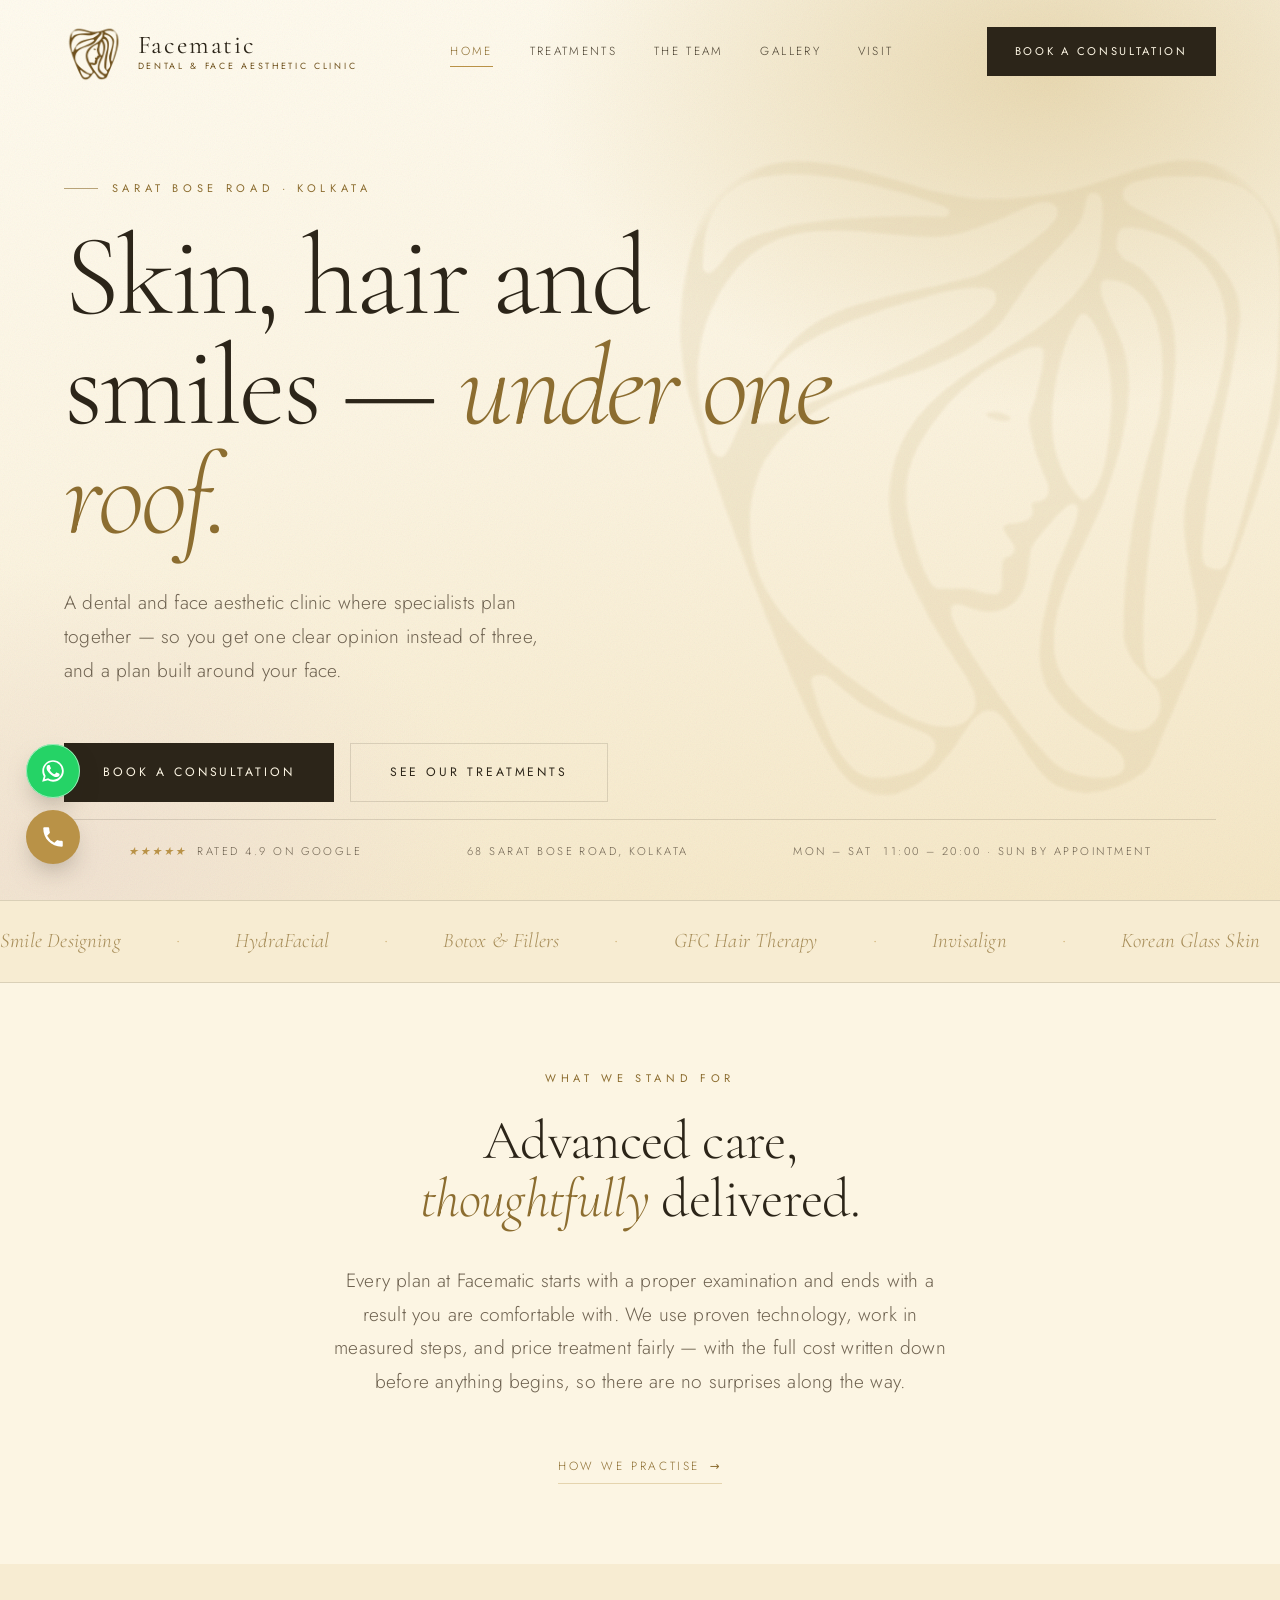
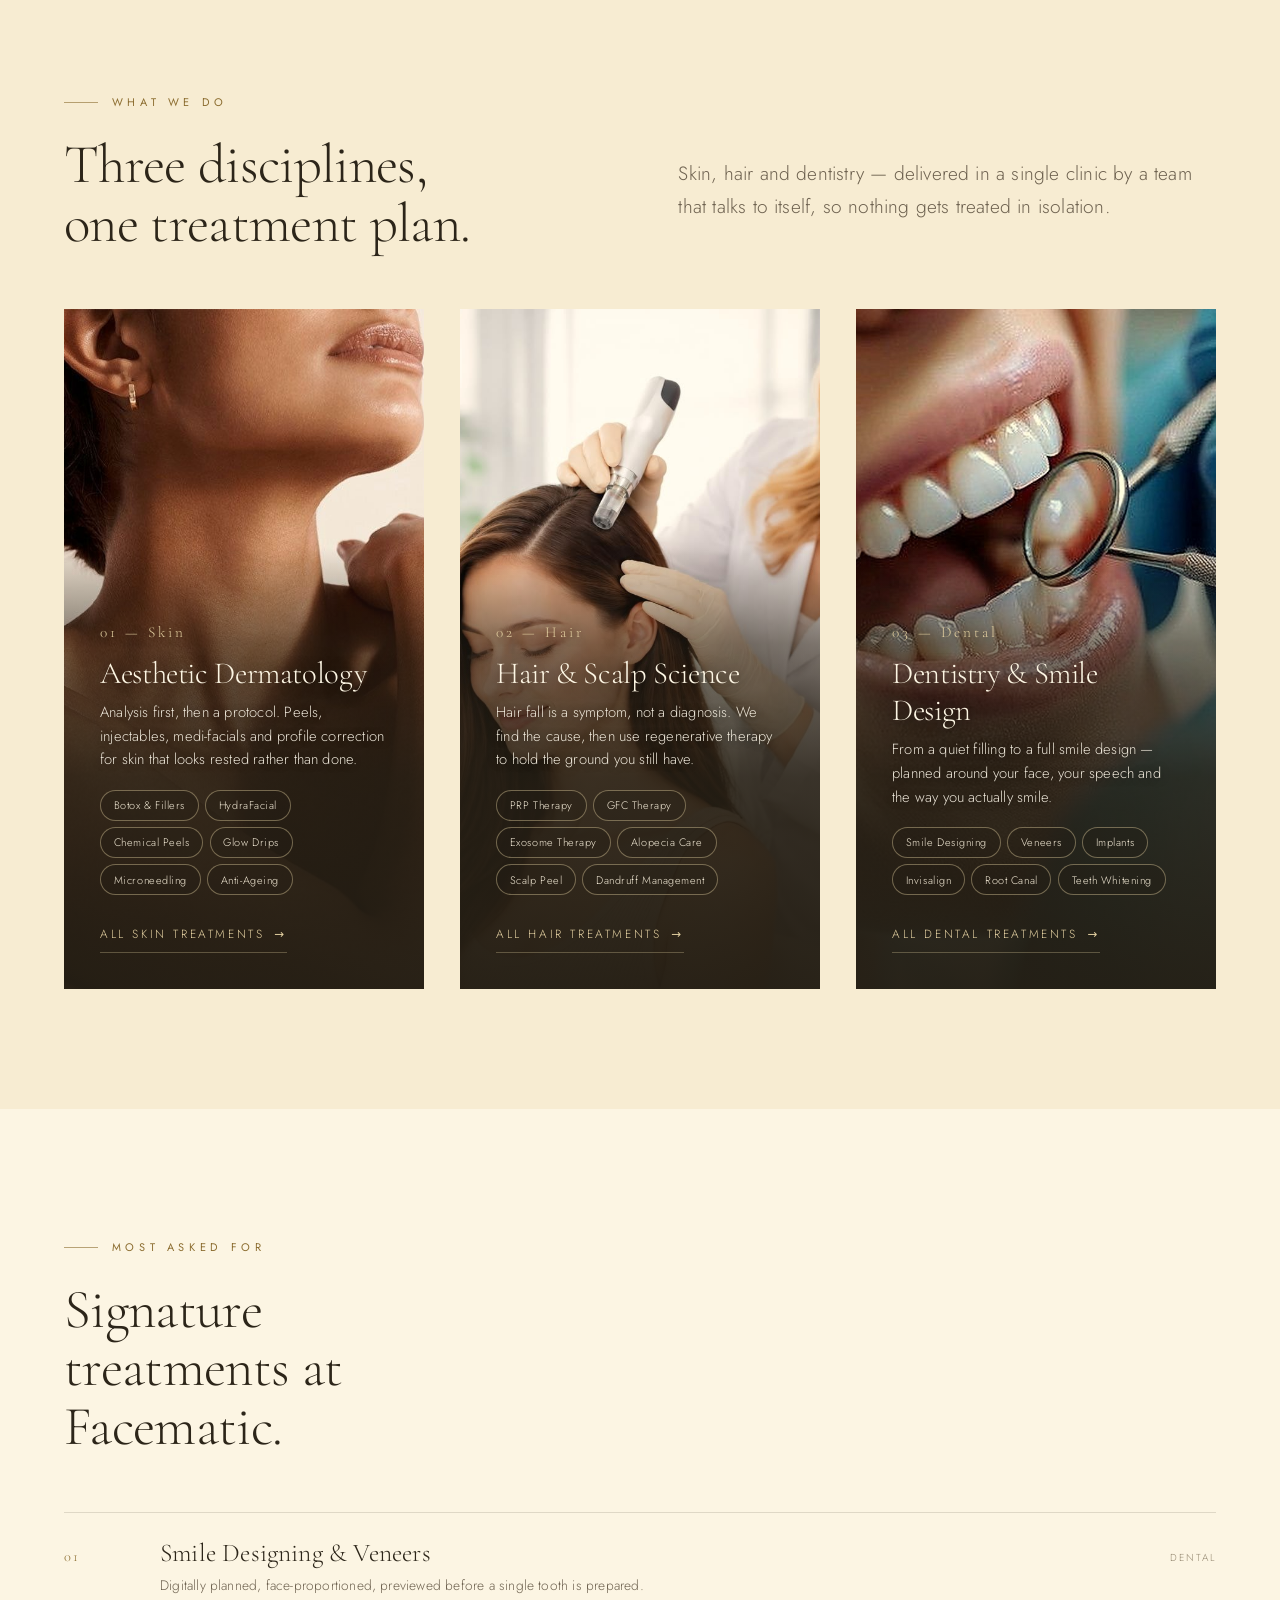
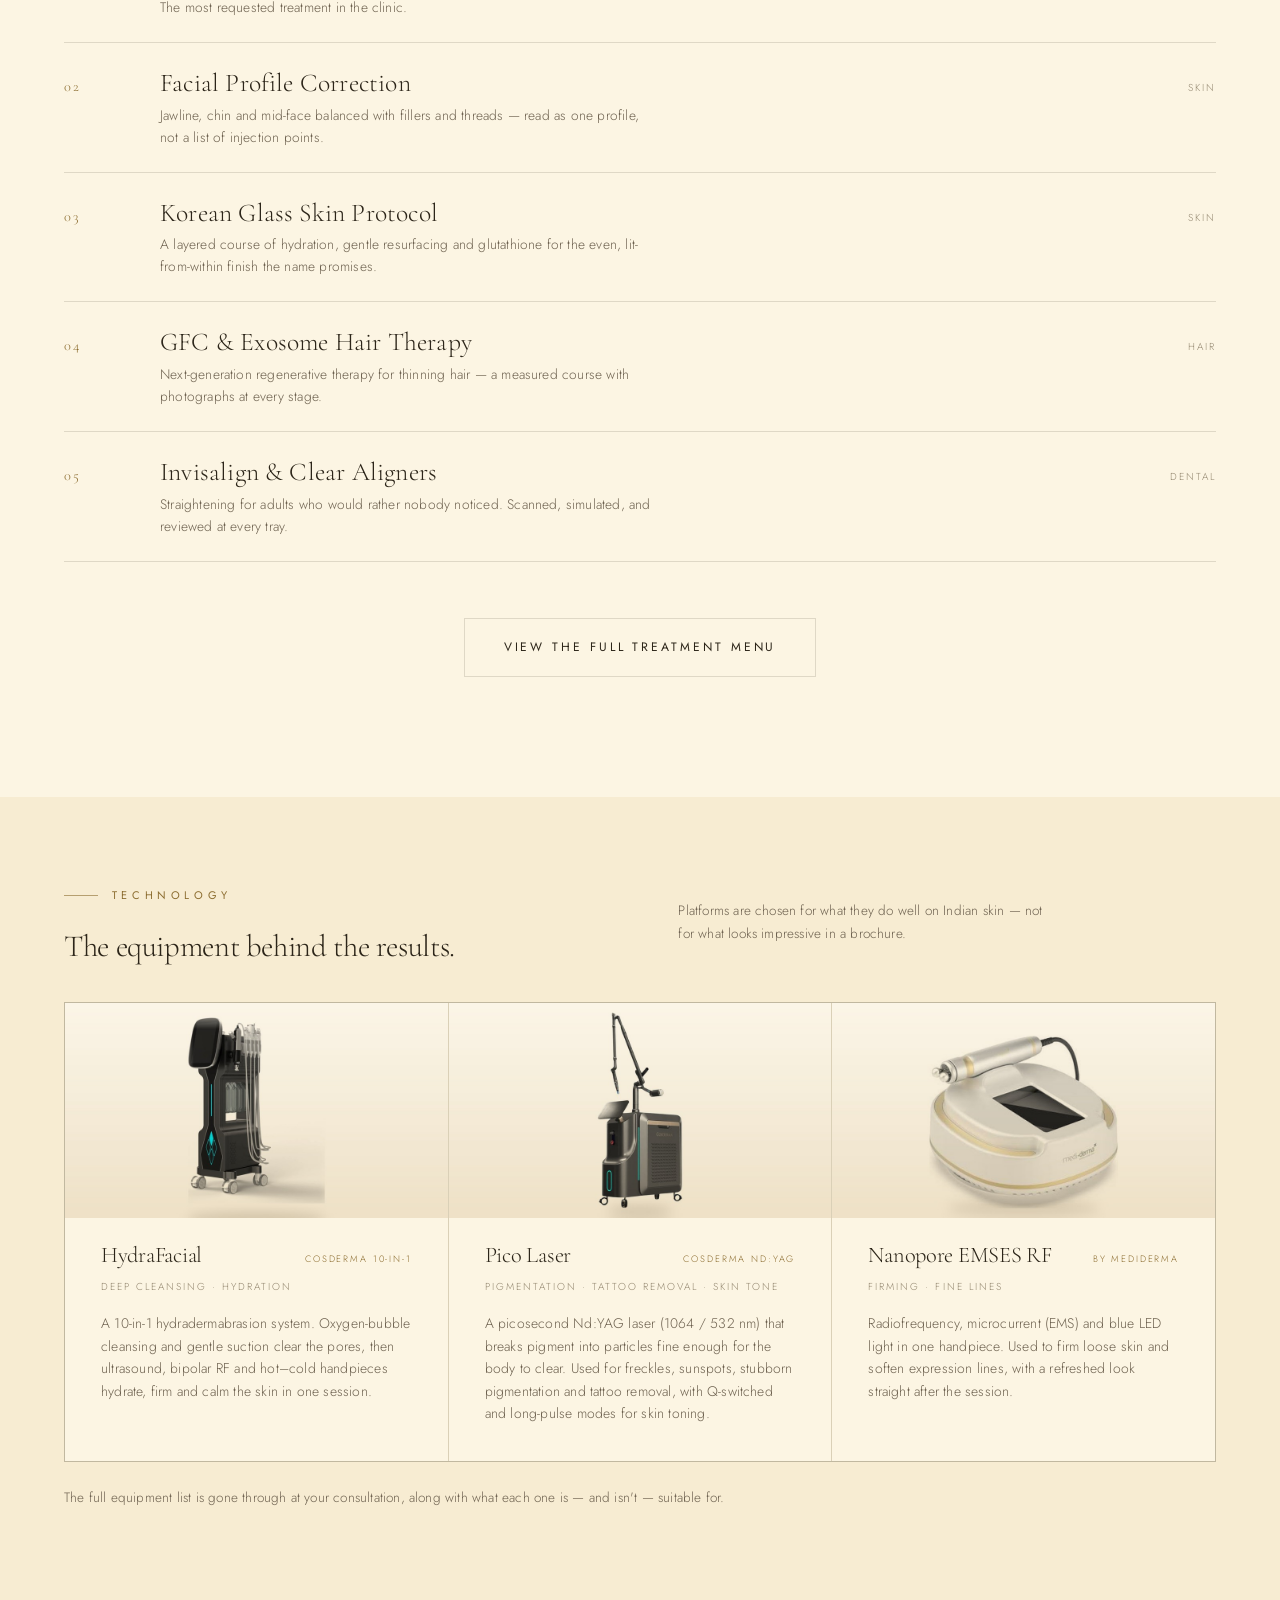
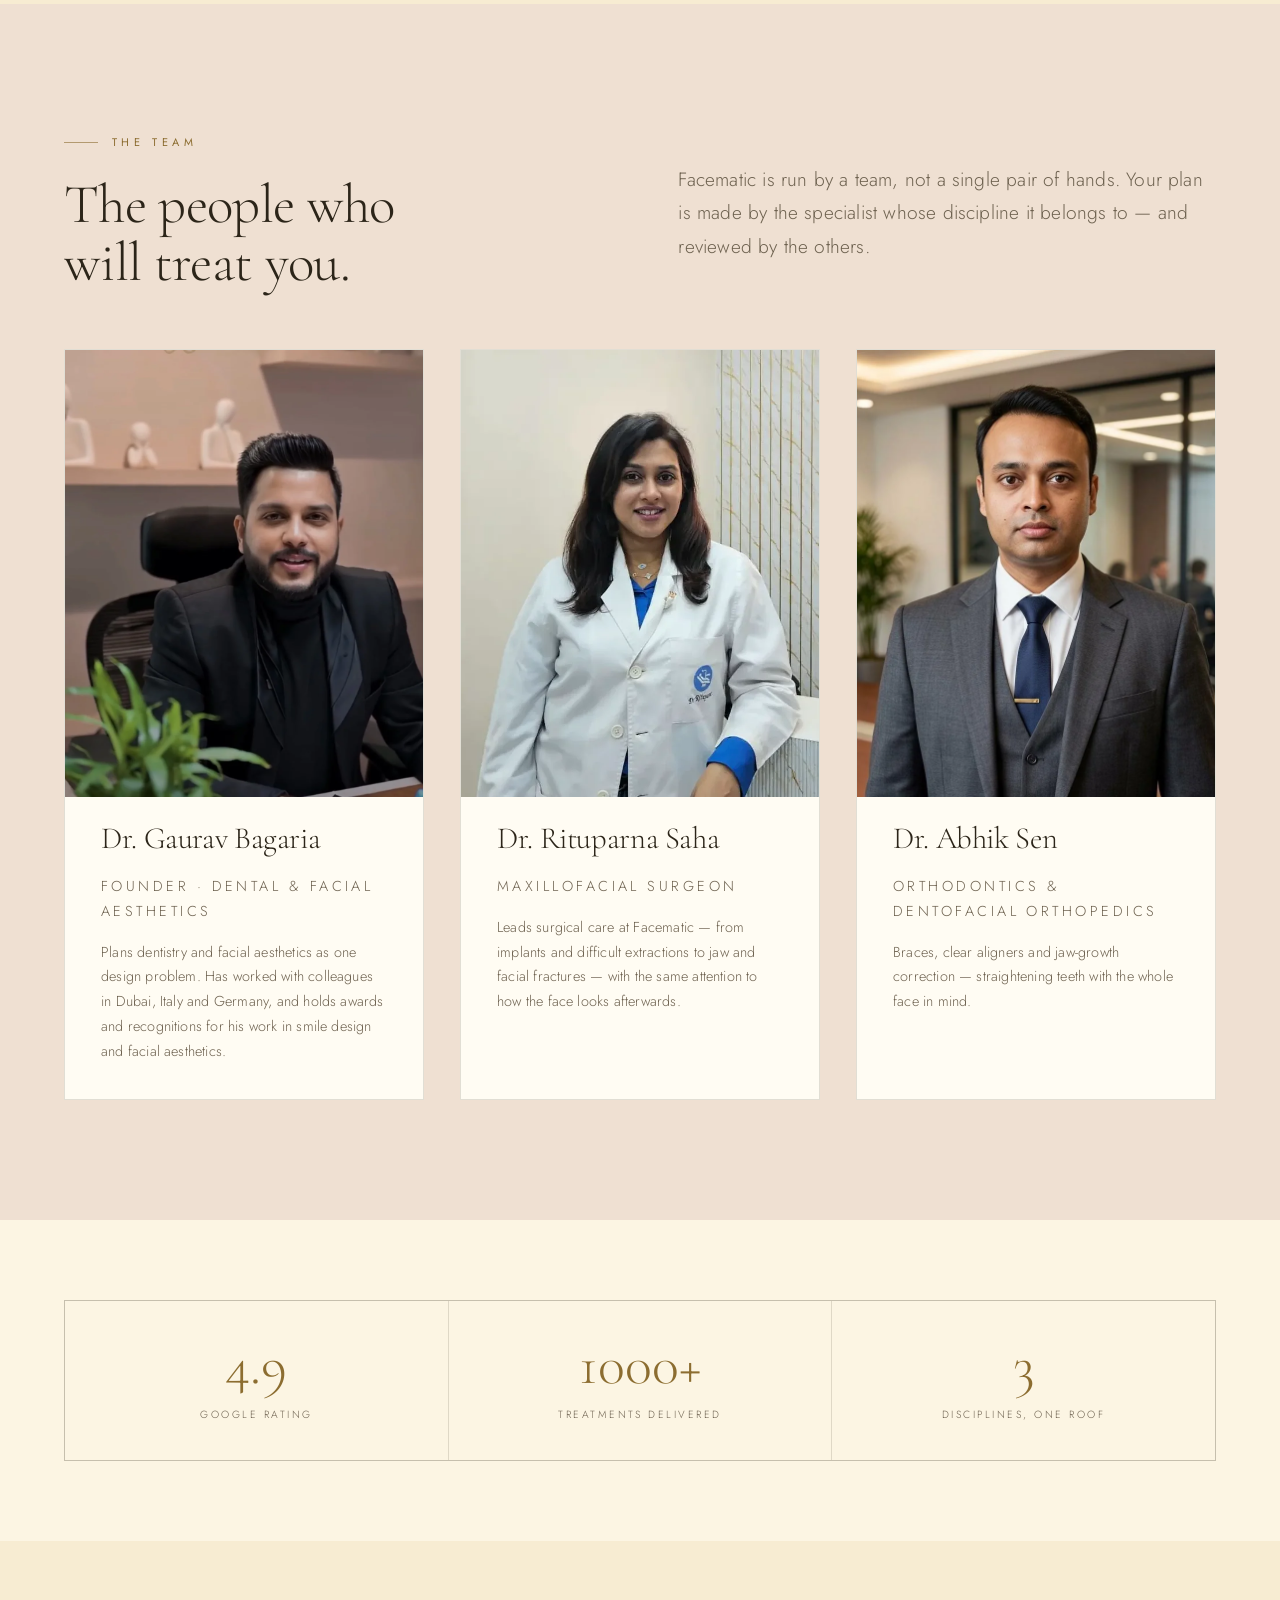
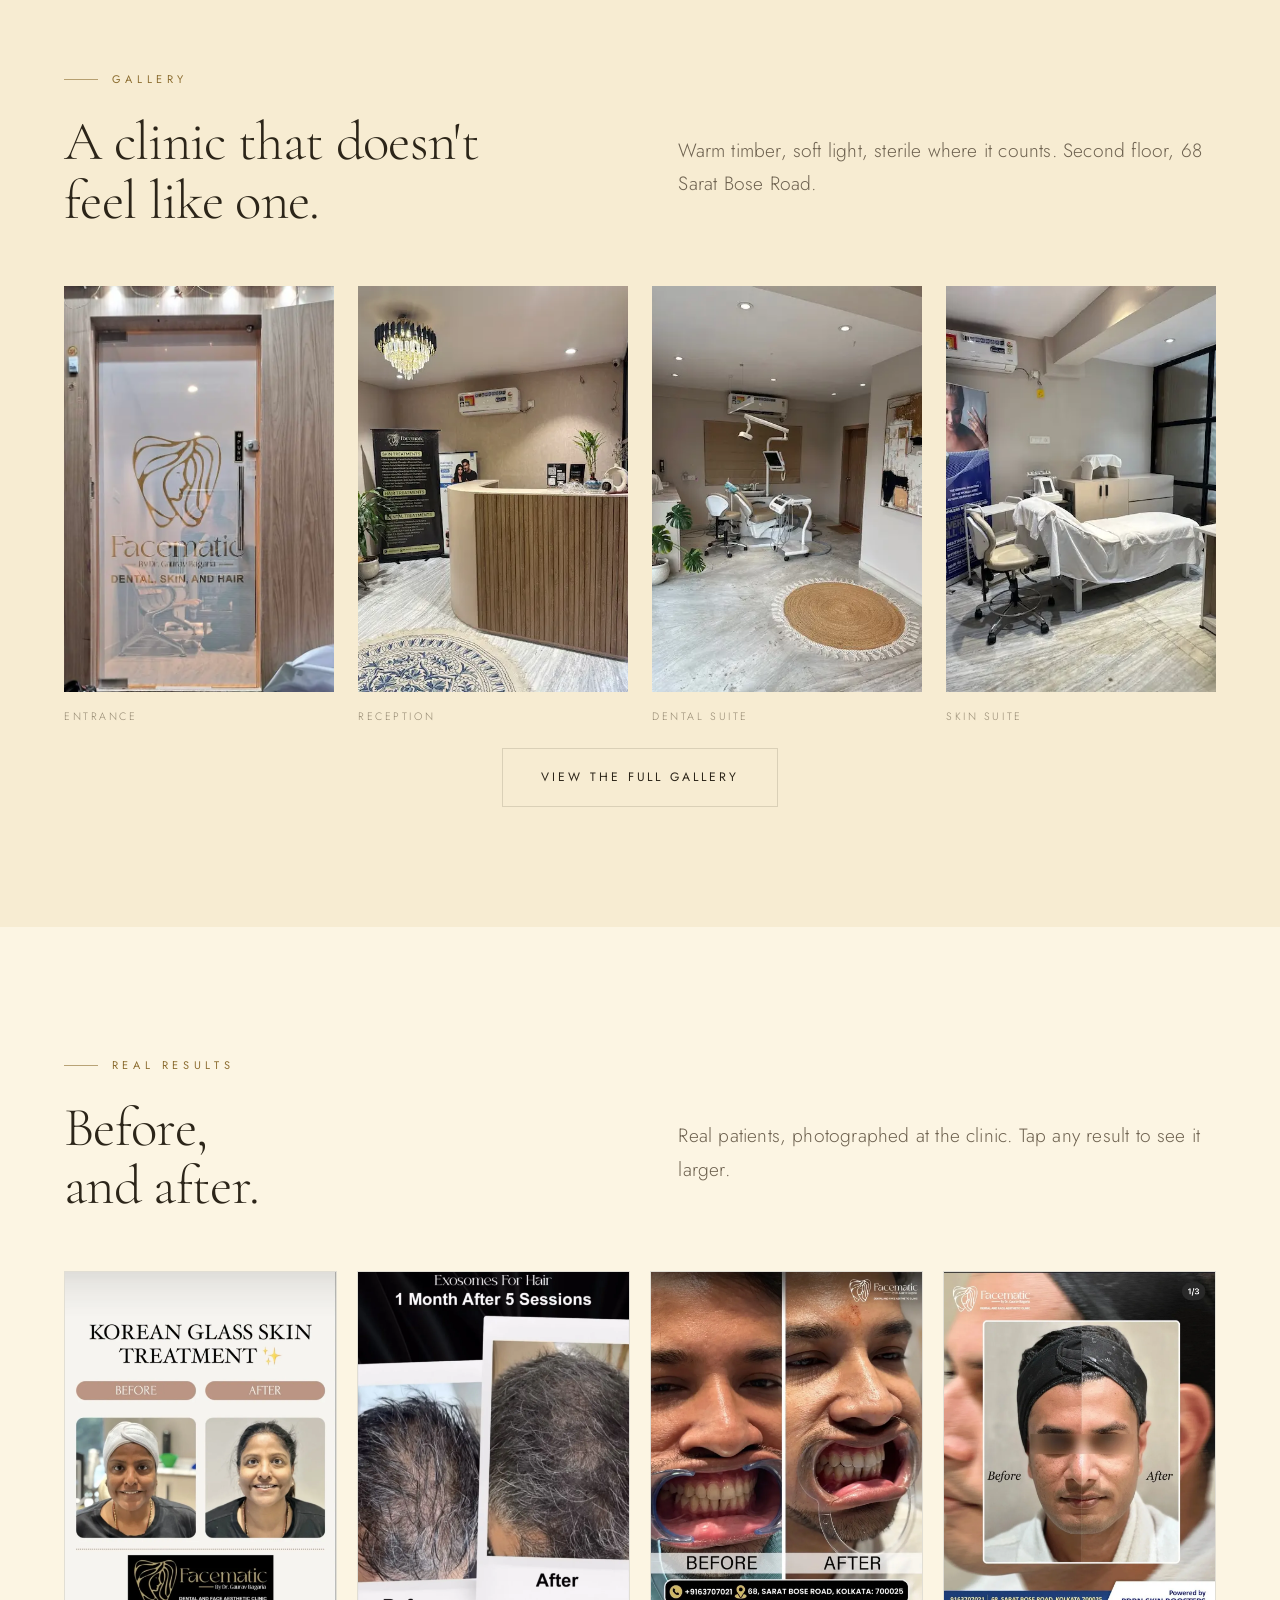
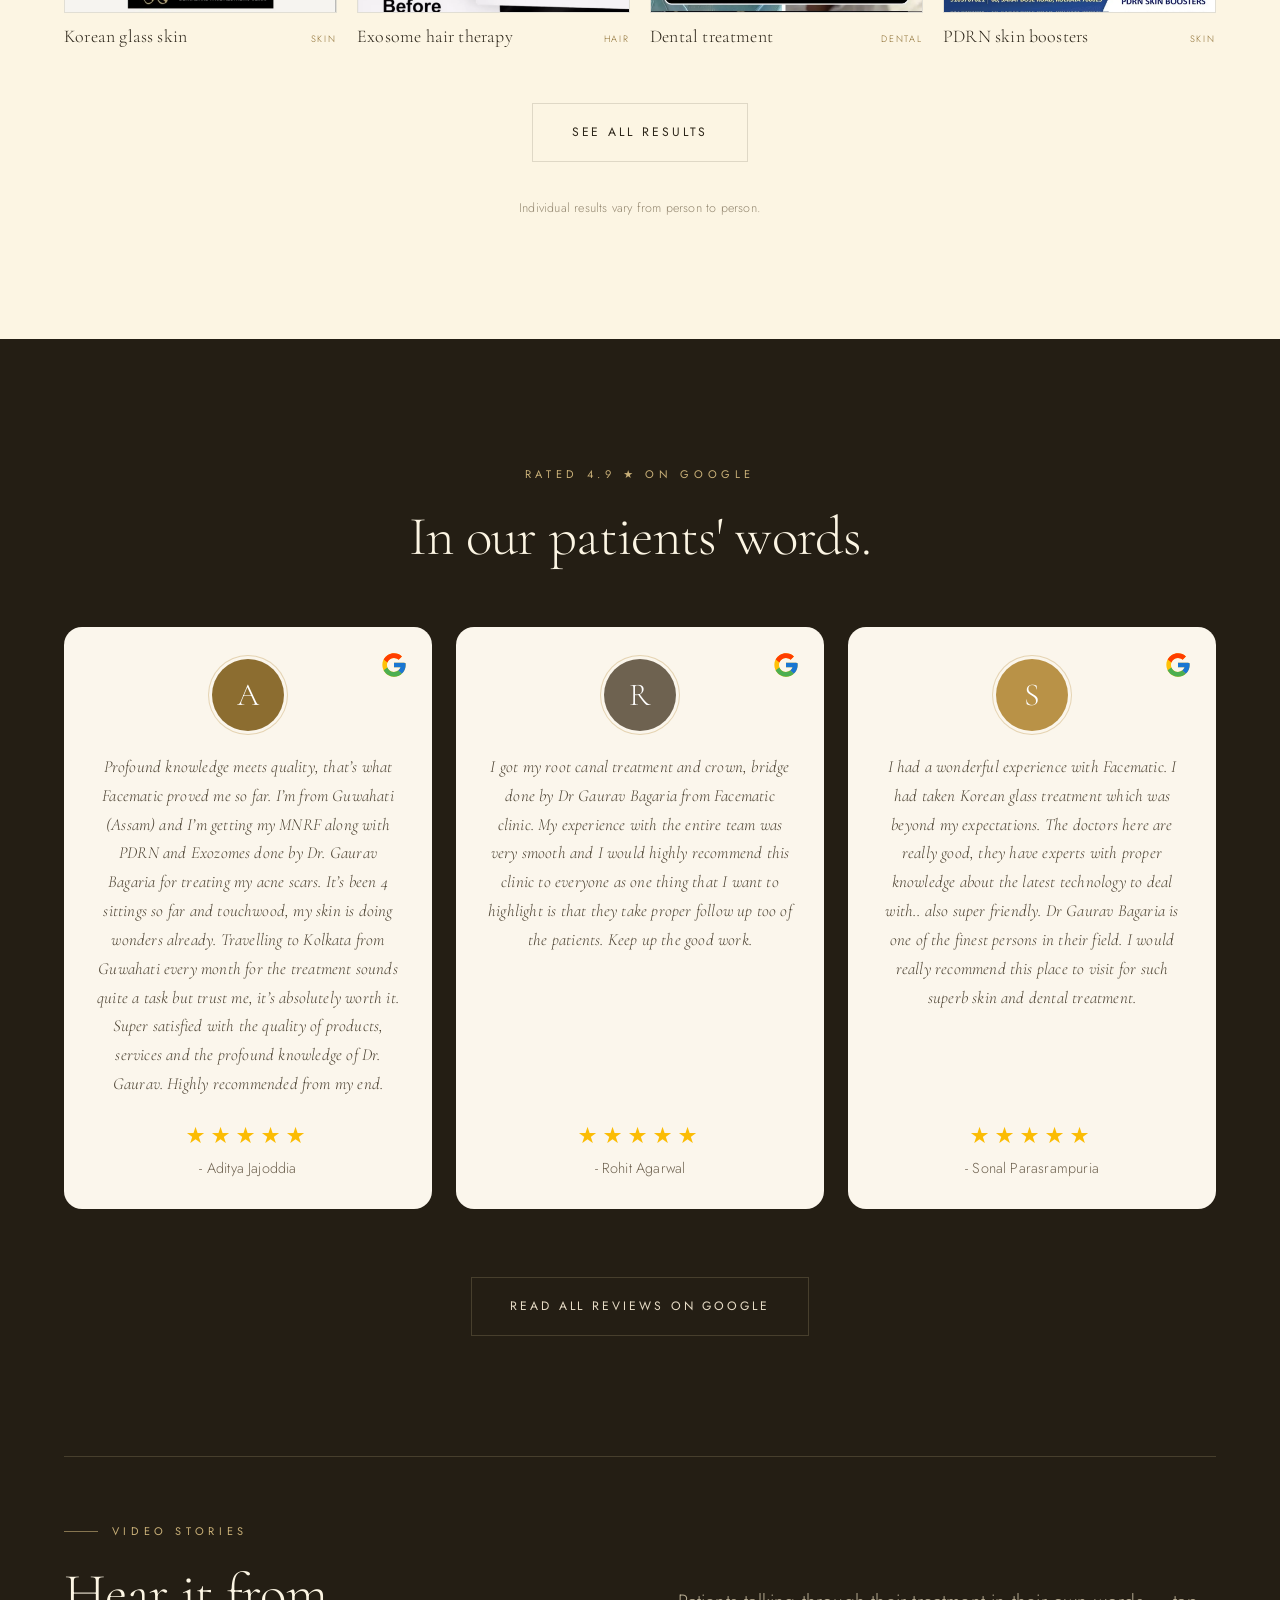
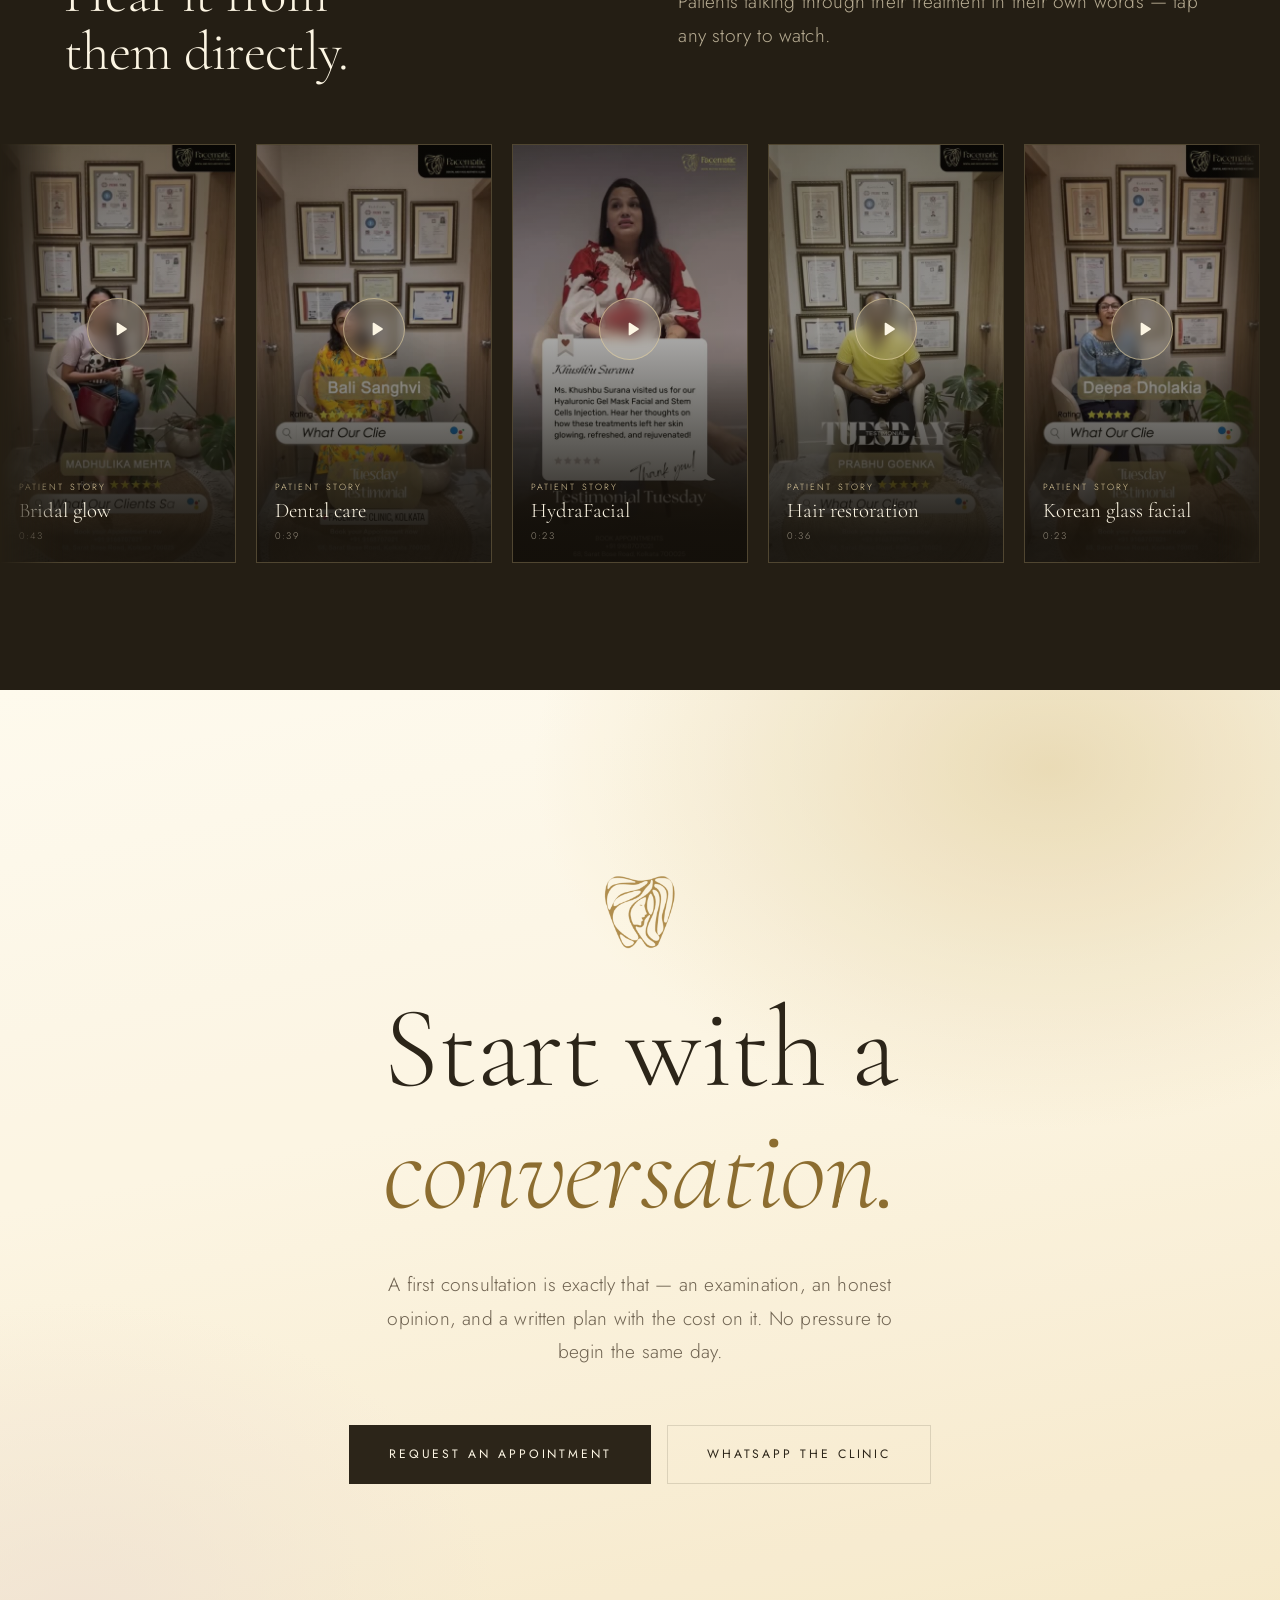
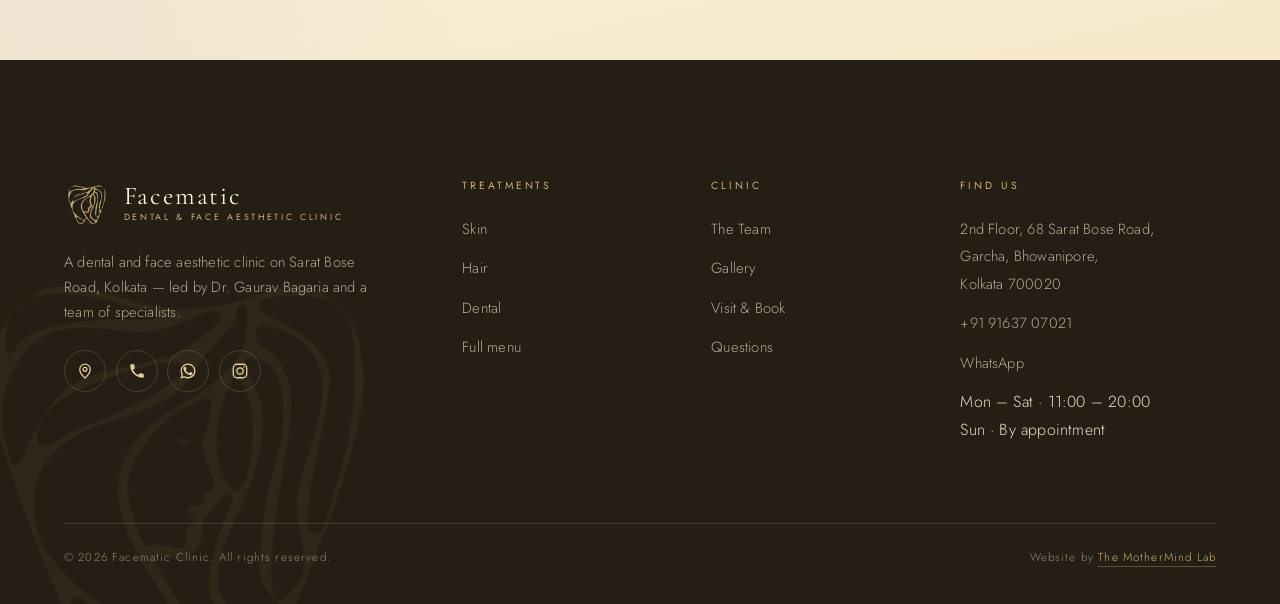
==== commit b038fb71: "Replace Dermapen with Cosderma pico laser in Technology section Co-Authored-By: Claude Opus 5 <norep" ====
--- a/index.html
+++ b/index.html
@@ -14,7 +14,7 @@
 <meta property="og:image" content="https://facematic.in/assets/img/og-image.jpg">
 <meta name="twitter:card" content="summary_large_image">
 <link rel="icon" href="assets/img/mark-brand.png">
-<link rel="stylesheet" href="assets/css/facematic.css?v=43">
+<link rel="stylesheet" href="assets/css/facematic.css?v=44">
 </head>
 <body class="has-photo-hero">
 
@@ -301,14 +301,15 @@
       </article>
 
       <article class="mach">
-        <div class="mach-img"><img src="assets/img/m-dermapen.jpg" alt="Dermapen microneedling device at Facematic"></div>
+        <div class="mach-img"><img src="assets/img/m-picolaser.jpg" alt="Cosderma pico laser machine at Facematic"></div>
         <div class="mach-top">
-          <h3>Dermapen</h3>
-          <span class="mach-tag">Pro microneedling</span>
-        </div>
-        <span class="mach-use">Scars &middot; Pores &middot; Texture</span>
-        <p>An automated microneedling pen that makes thousands of fine, vertical micro-channels at a set depth.
-           The skin&rsquo;s own repair response then builds new collagen and elastin, softening scars and pores.</p>
+          <h3>Pico Laser</h3>
+          <span class="mach-tag">Cosderma Nd:YAG</span>
+        </div>
+        <span class="mach-use">Pigmentation &middot; Tattoo removal &middot; Skin tone</span>
+        <p>A picosecond Nd:YAG laser (1064 / 532 nm) that breaks pigment into particles fine enough for the
+           body to clear. Used for freckles, sunspots, stubborn pigmentation and tattoo removal, with
+           Q-switched and long-pulse modes for skin toning.</p>
       </article>
 
       <article class="mach">
@@ -712,6 +713,6 @@
   </div>
 </div>
 
-<script src="assets/js/facematic.js?v=43"></script>
+<script src="assets/js/facematic.js?v=44"></script>
 </body>
 </html>
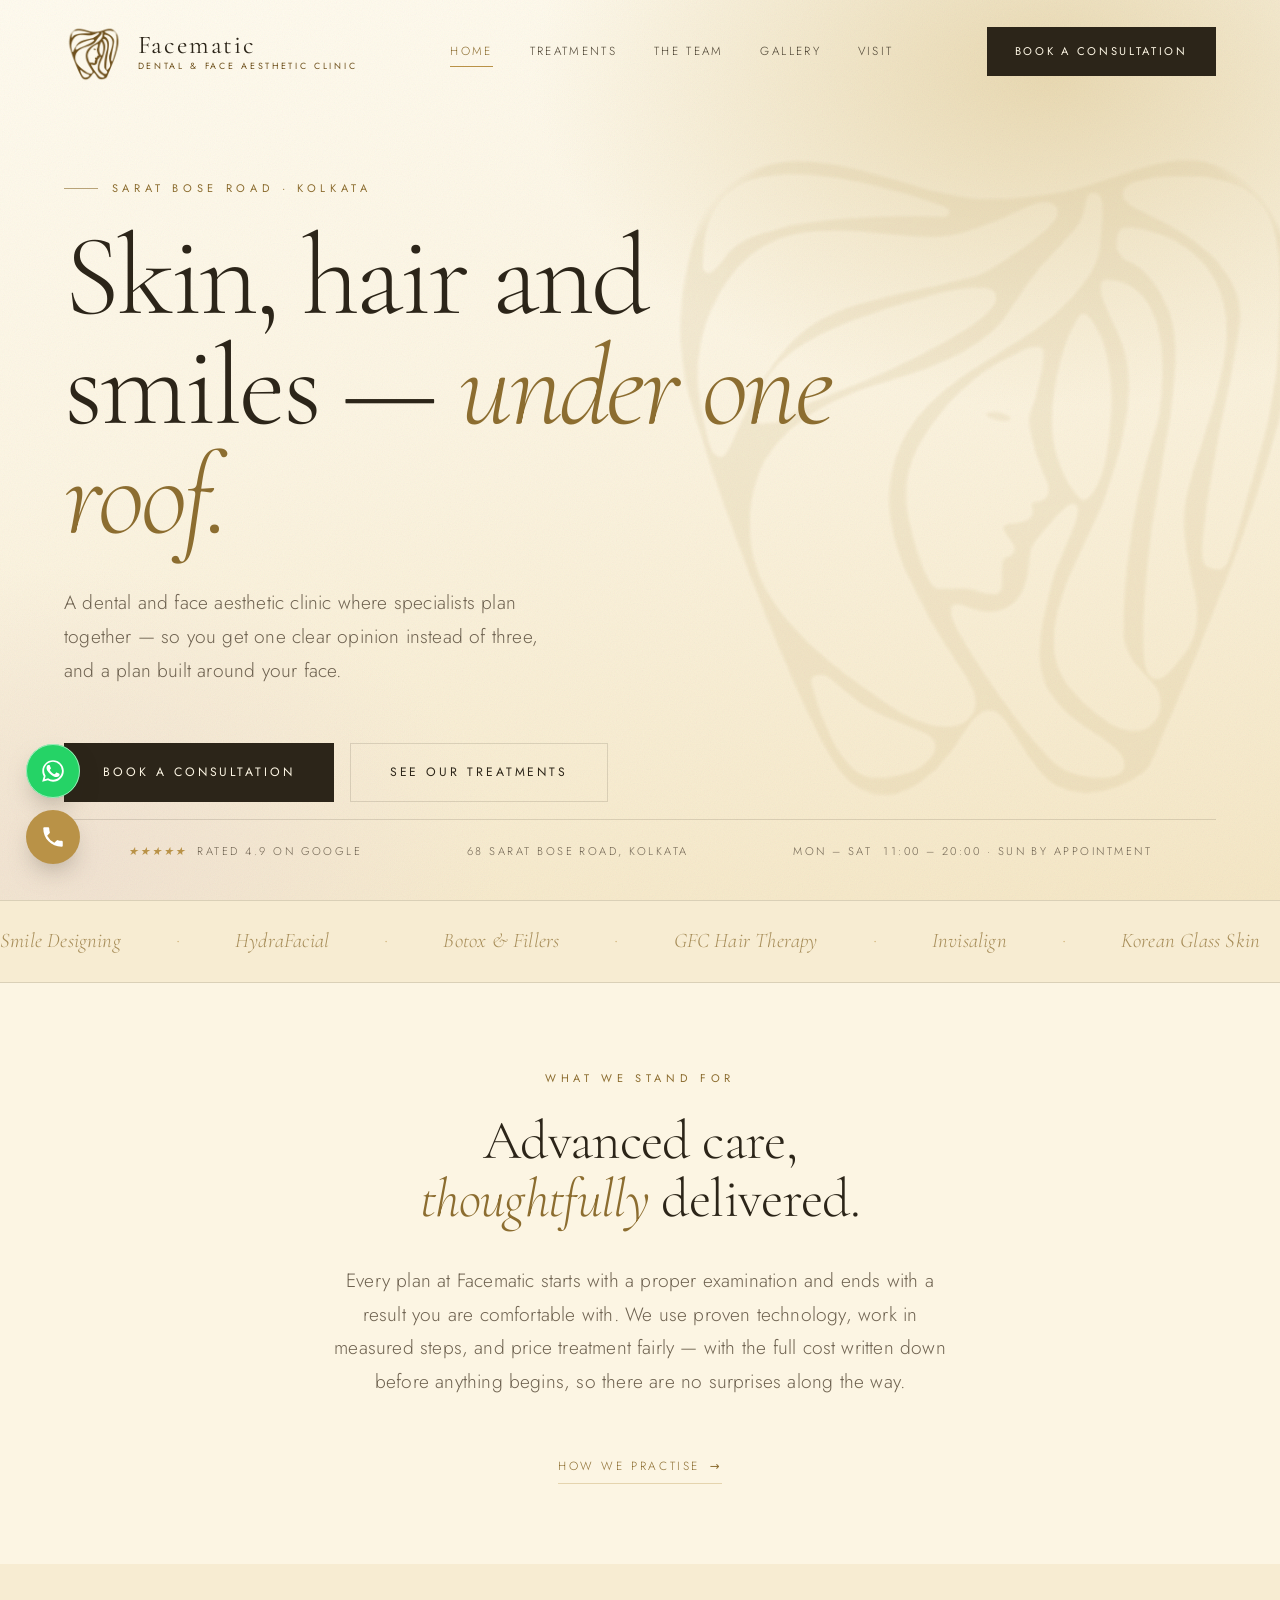
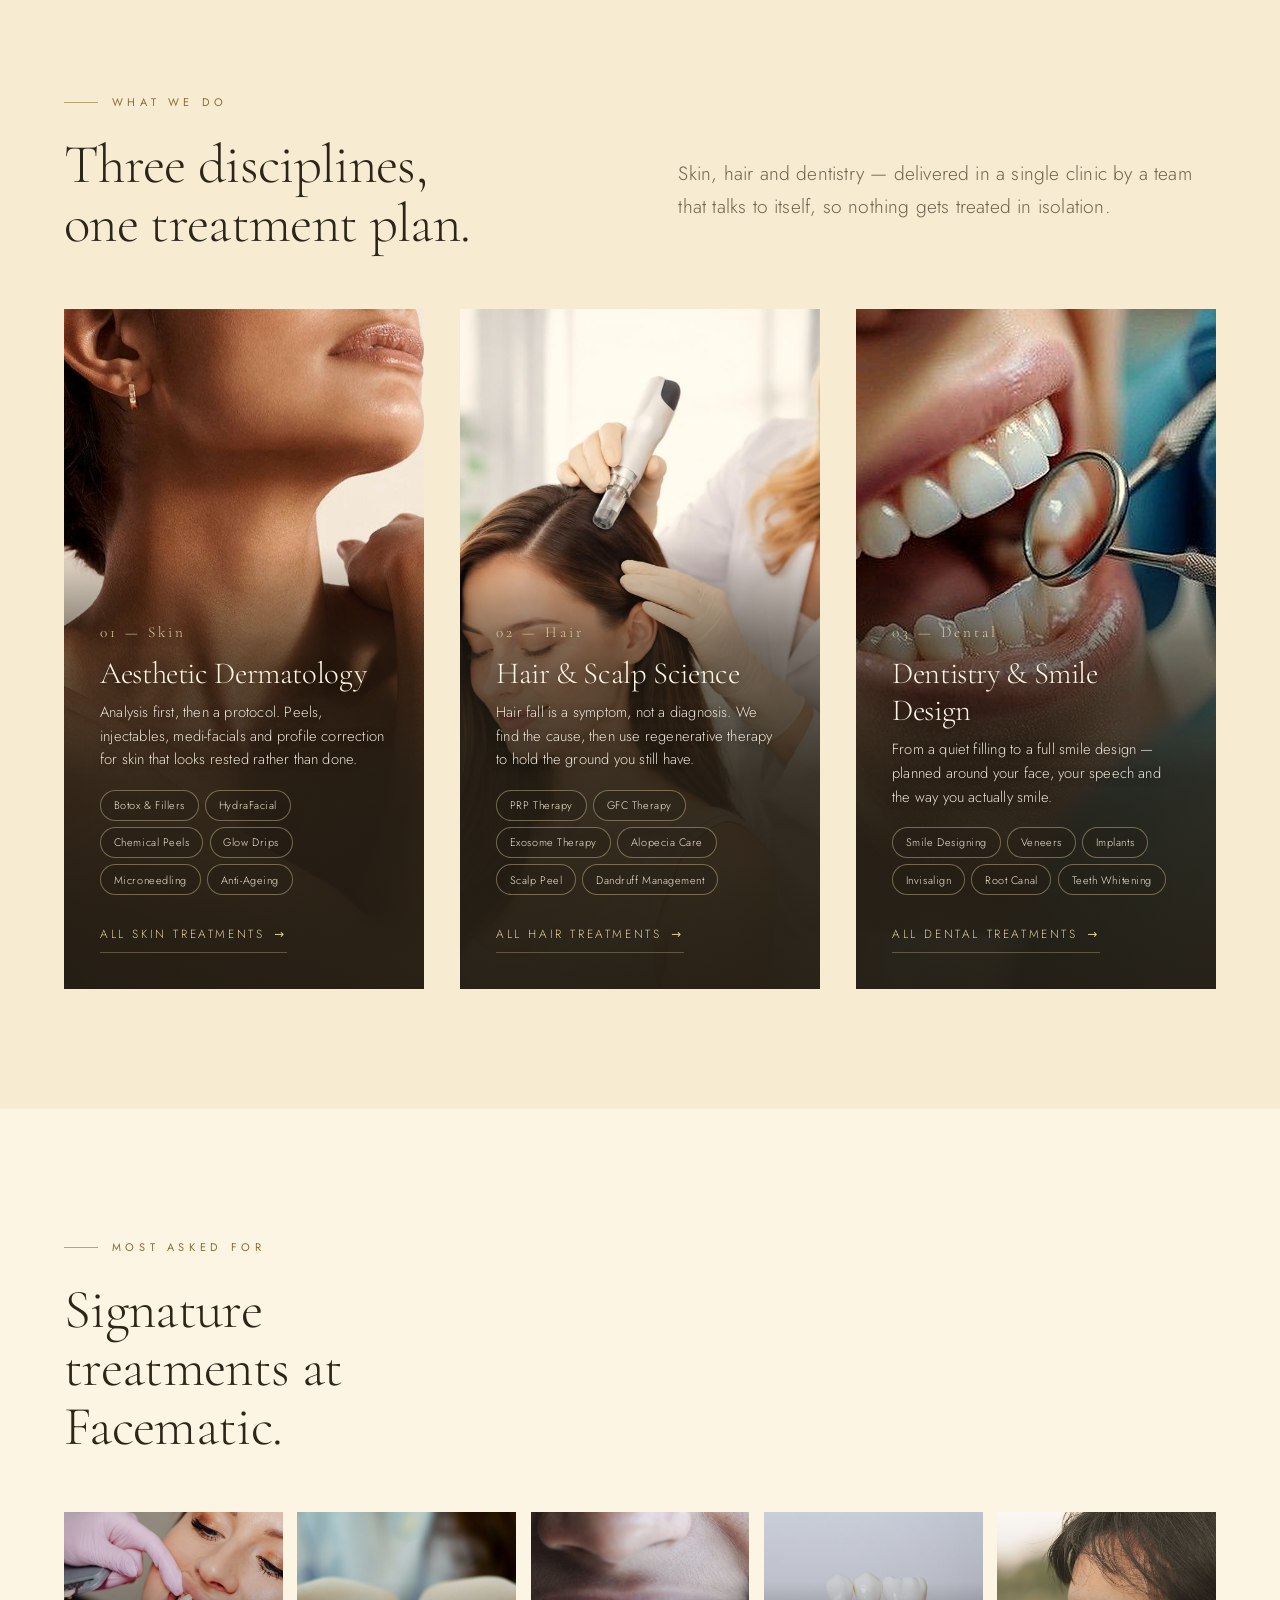
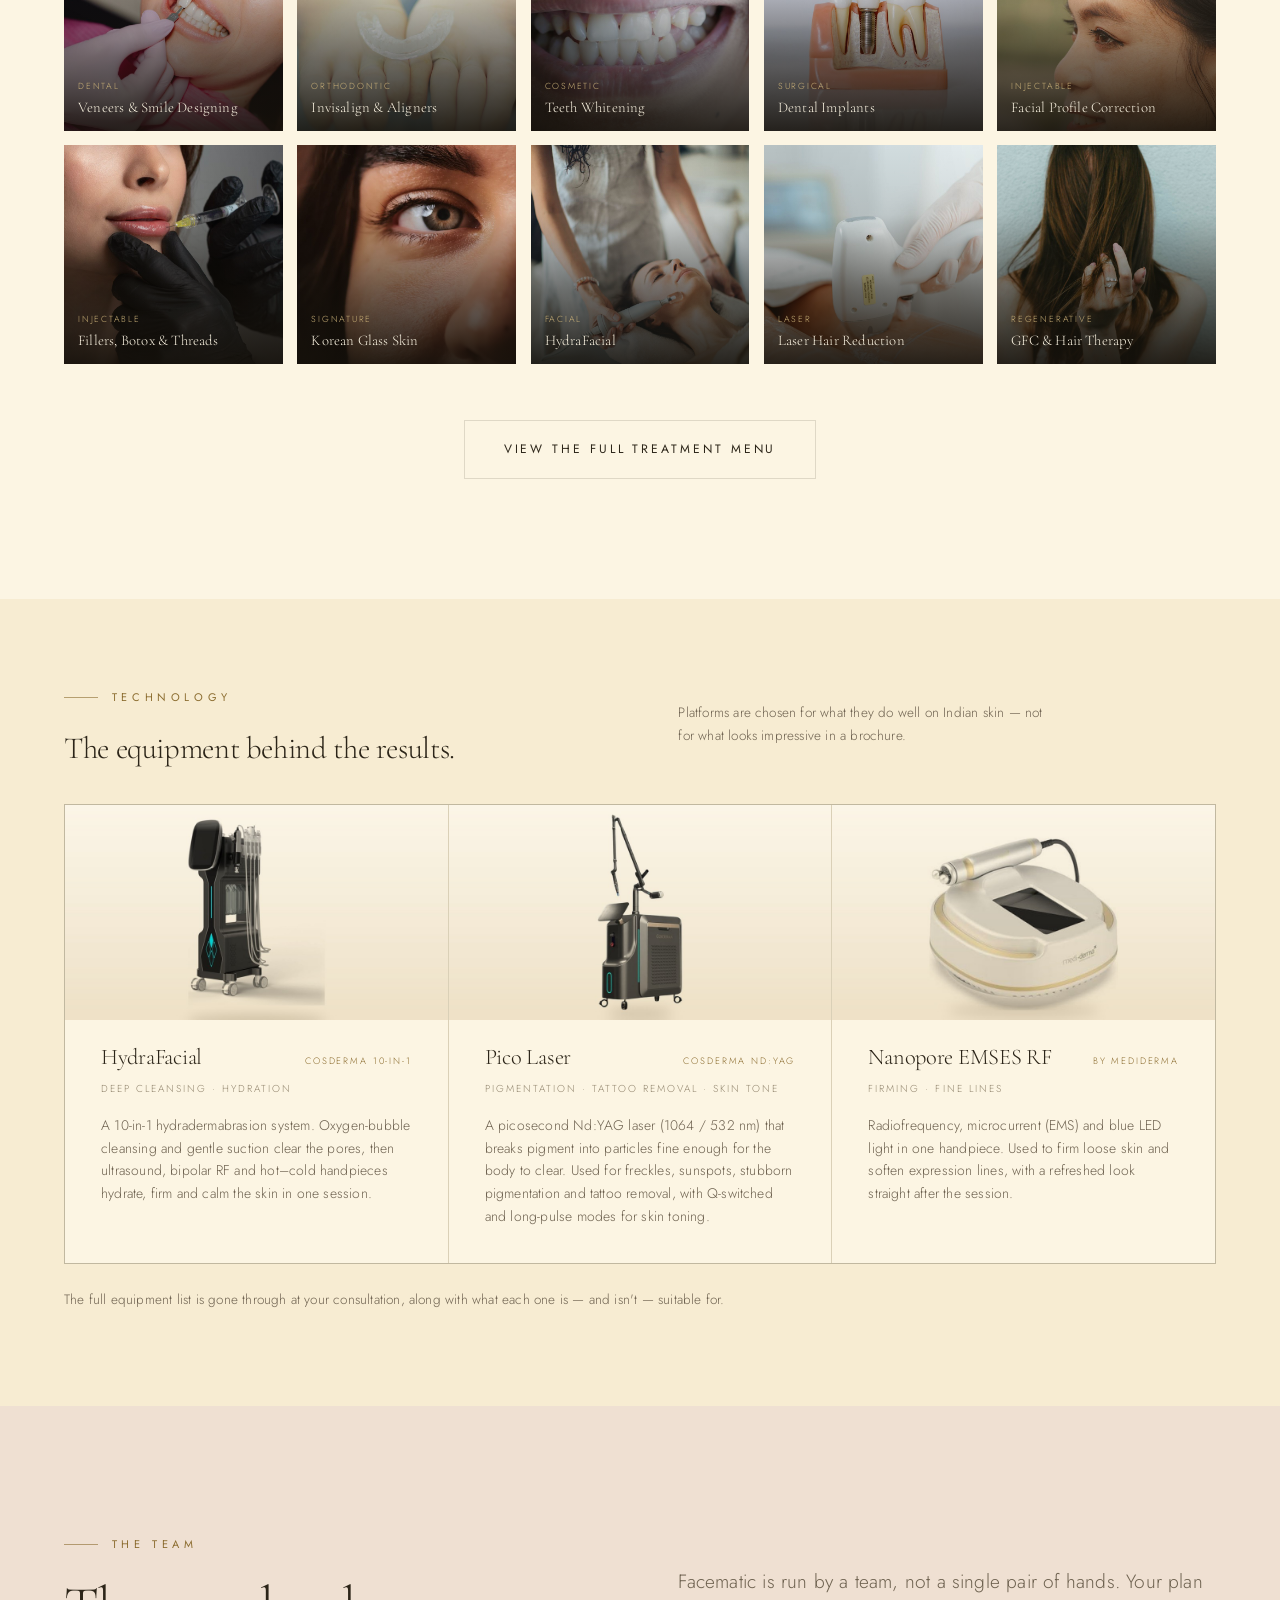
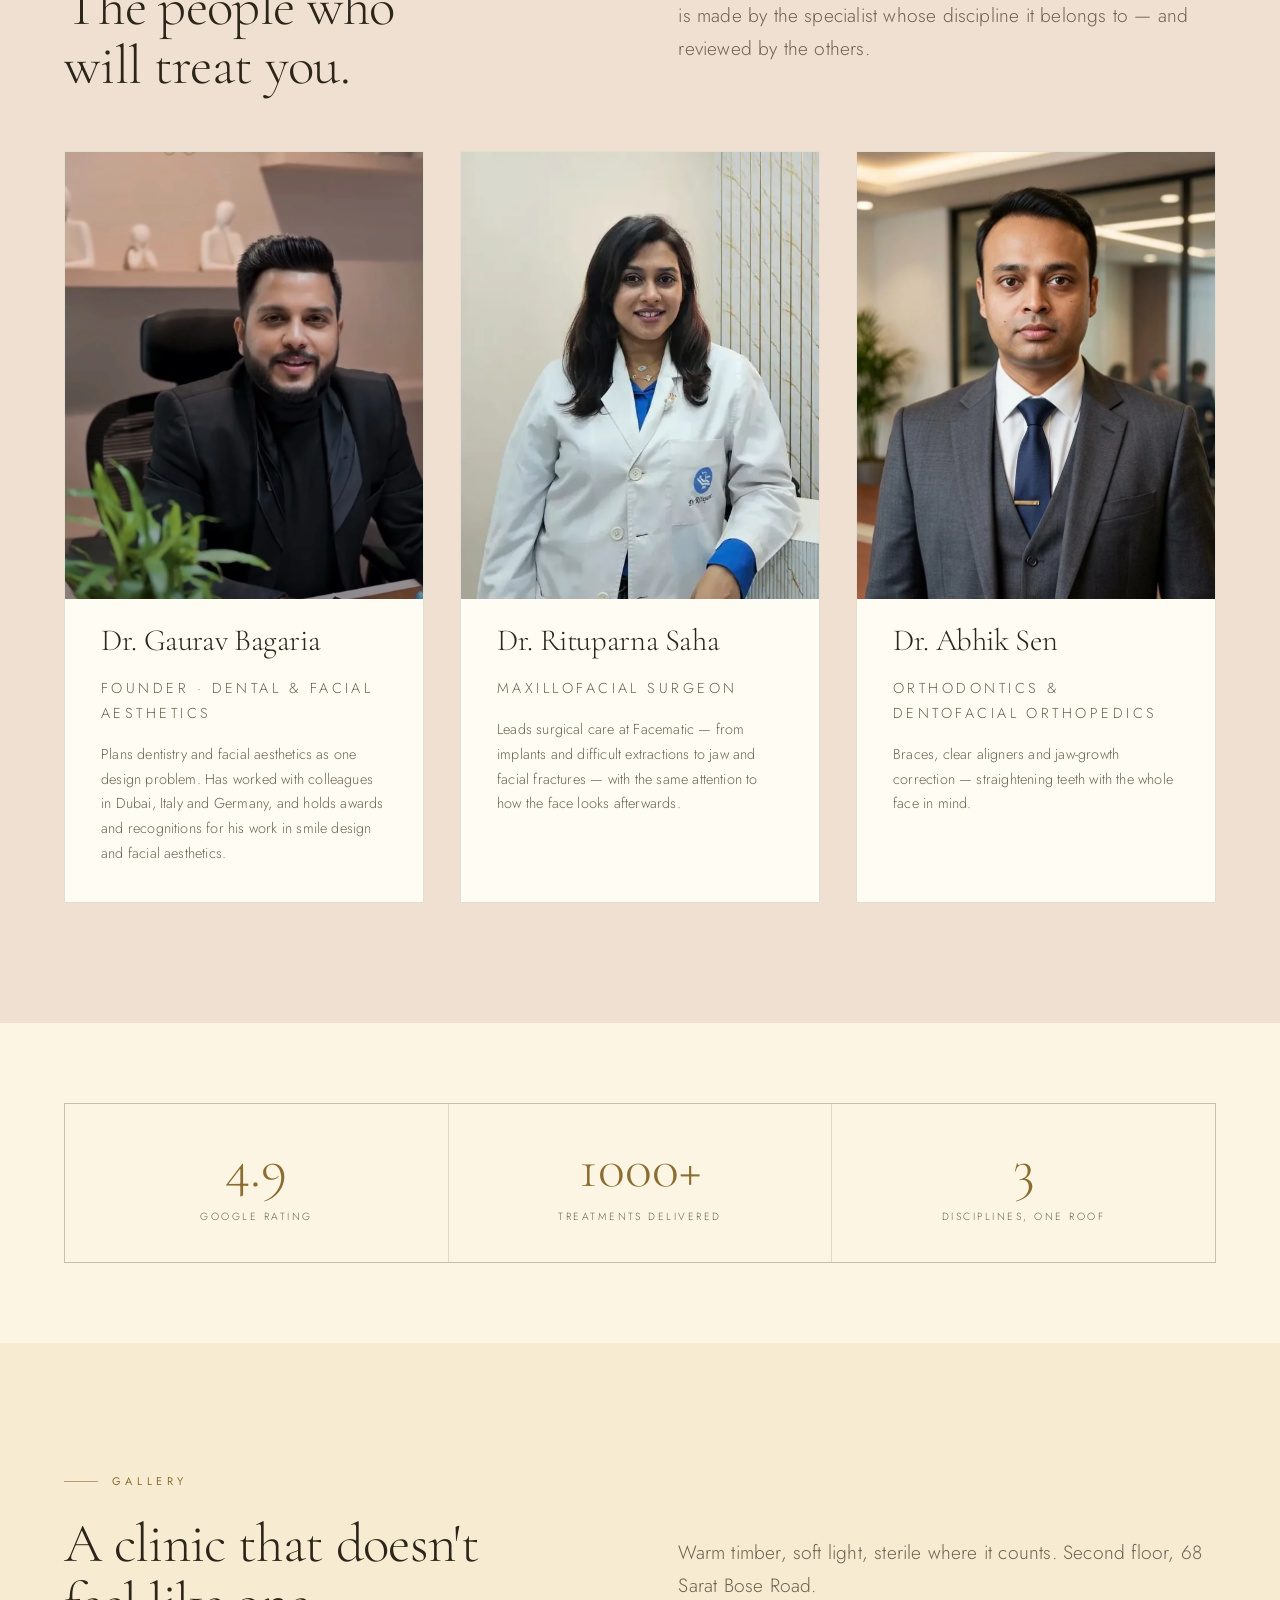
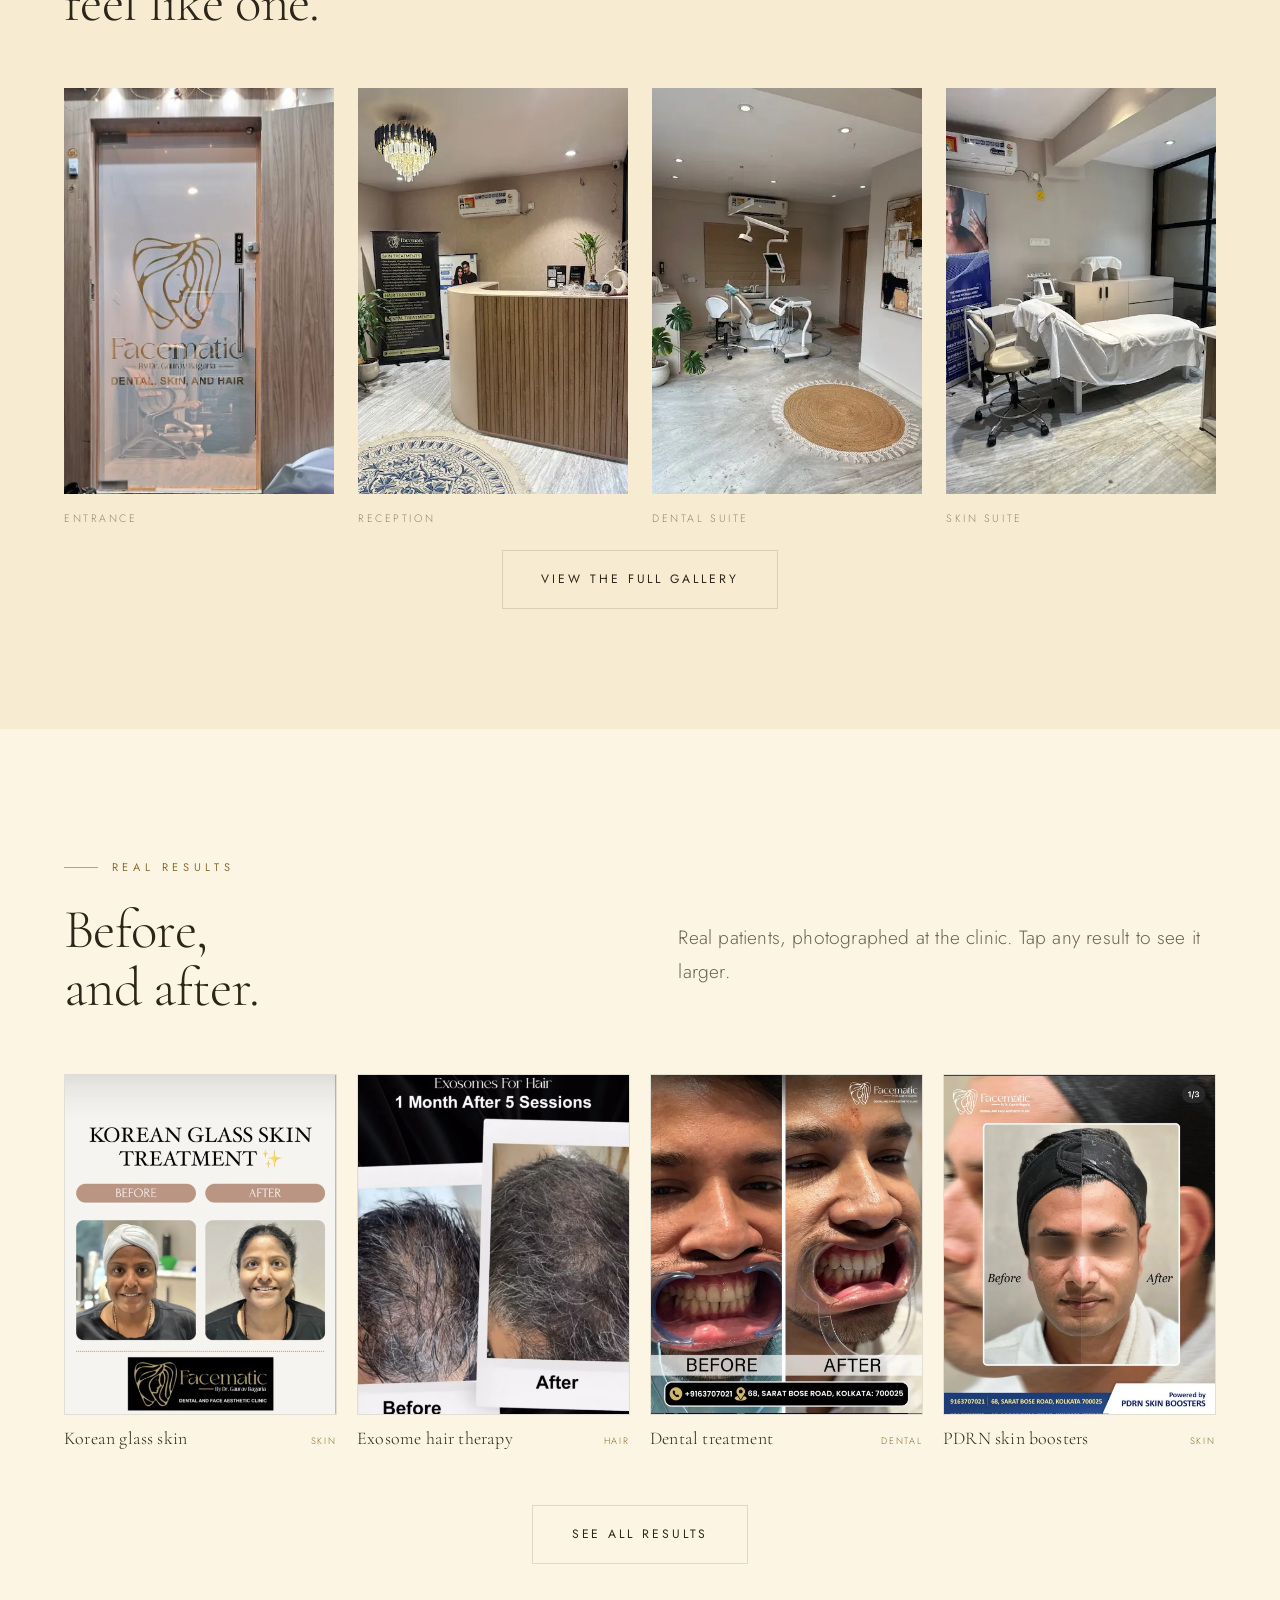
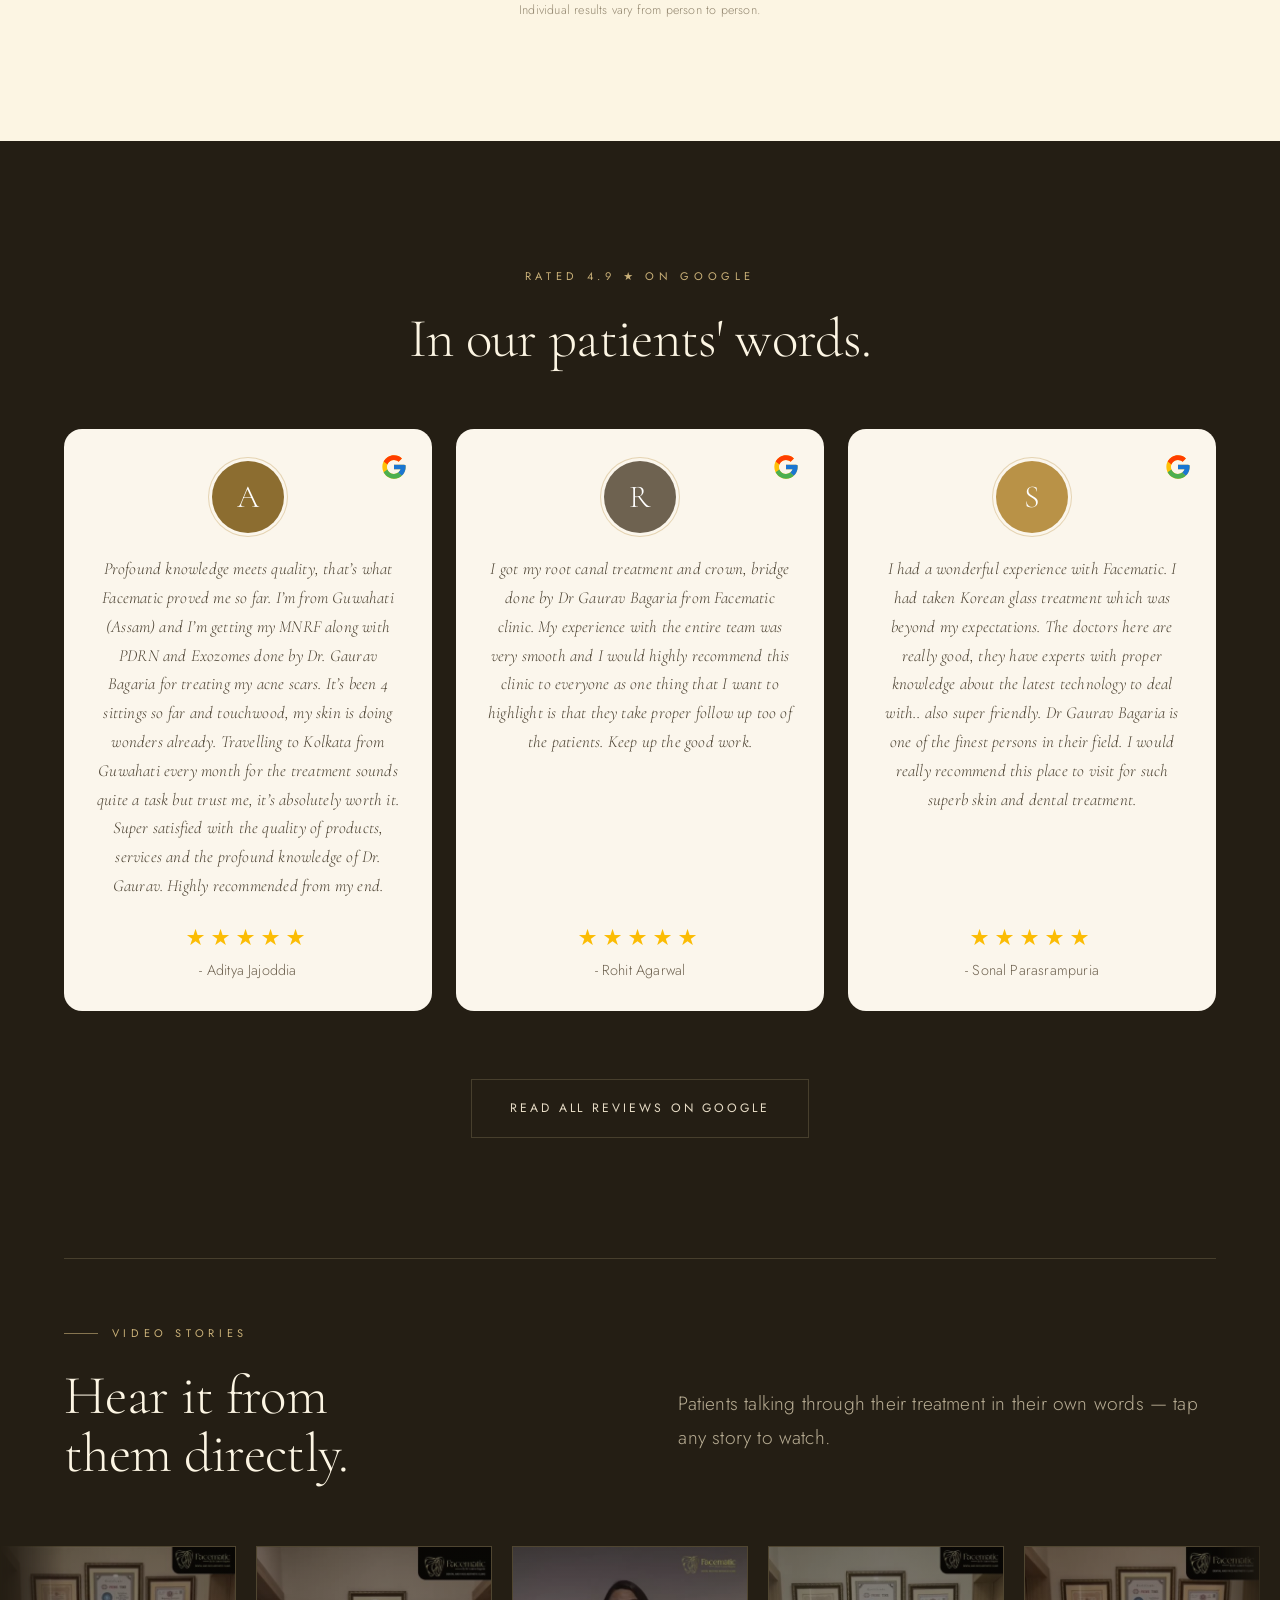
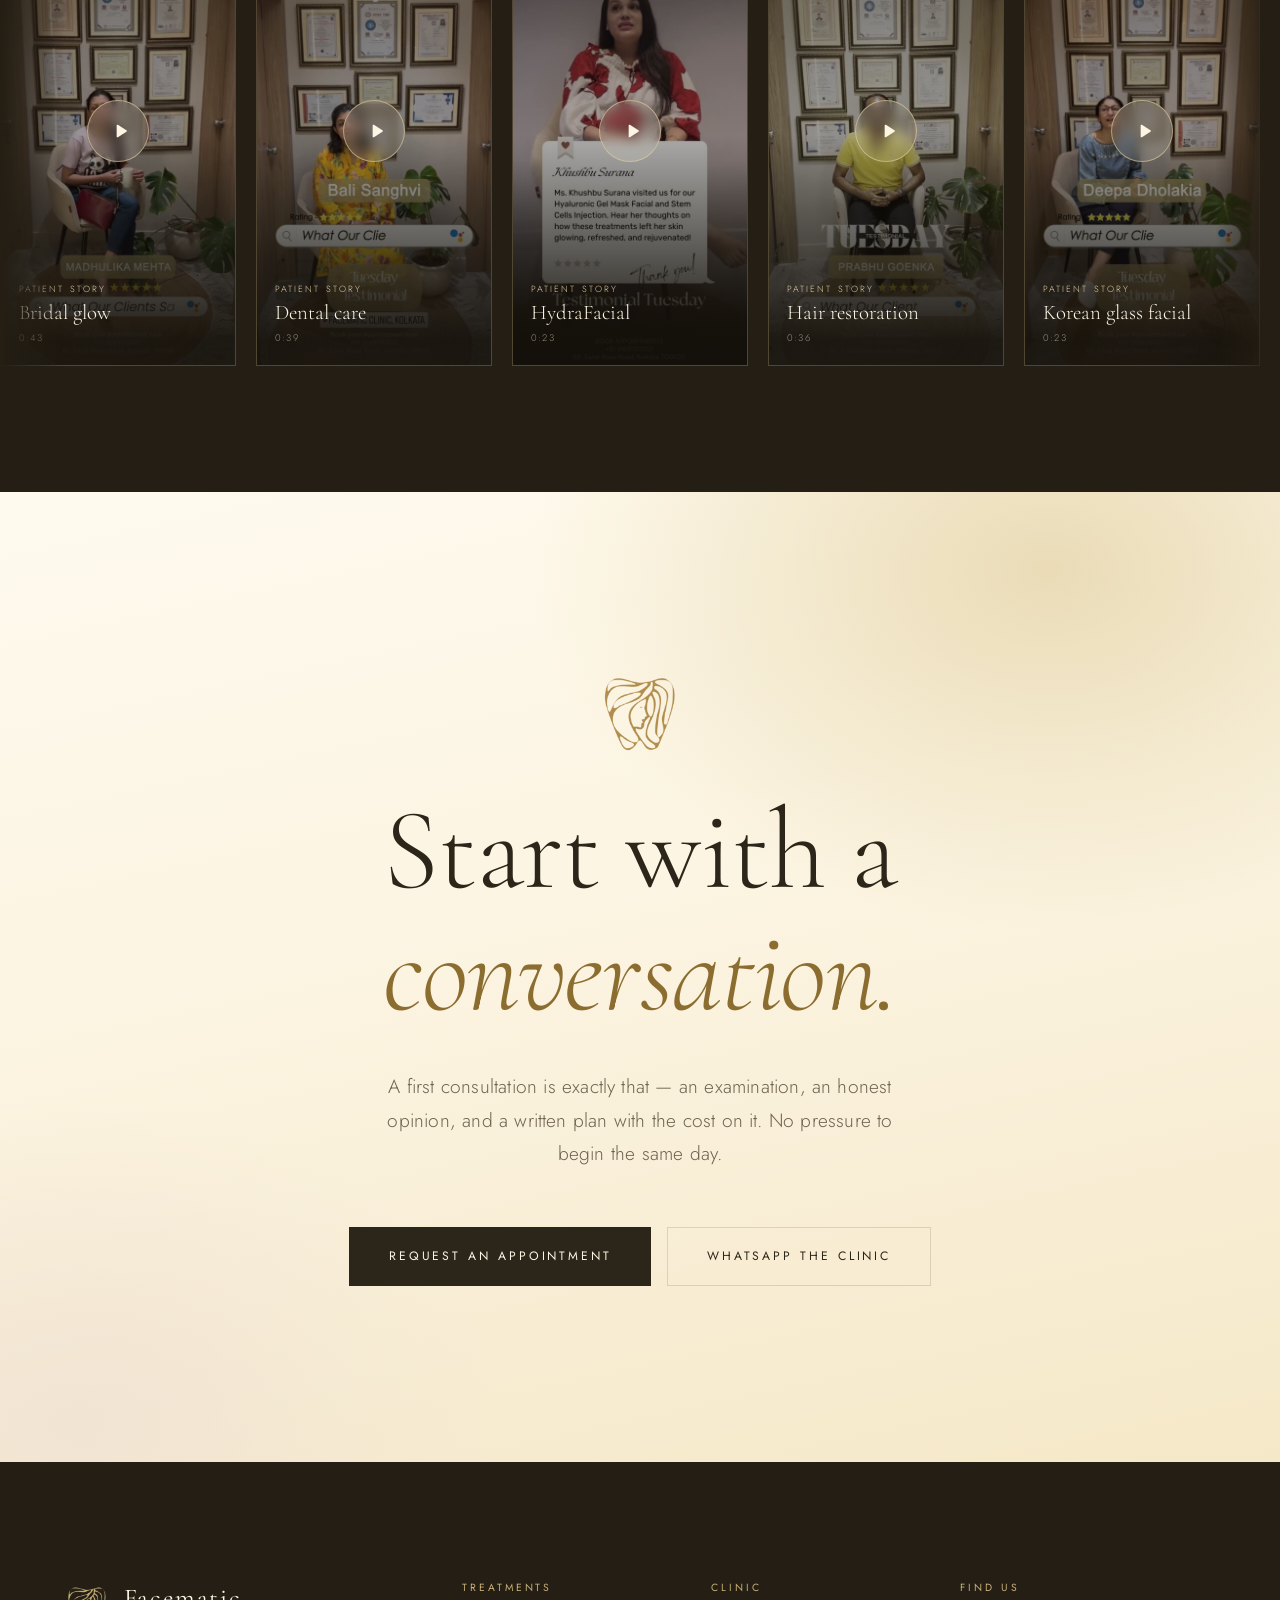
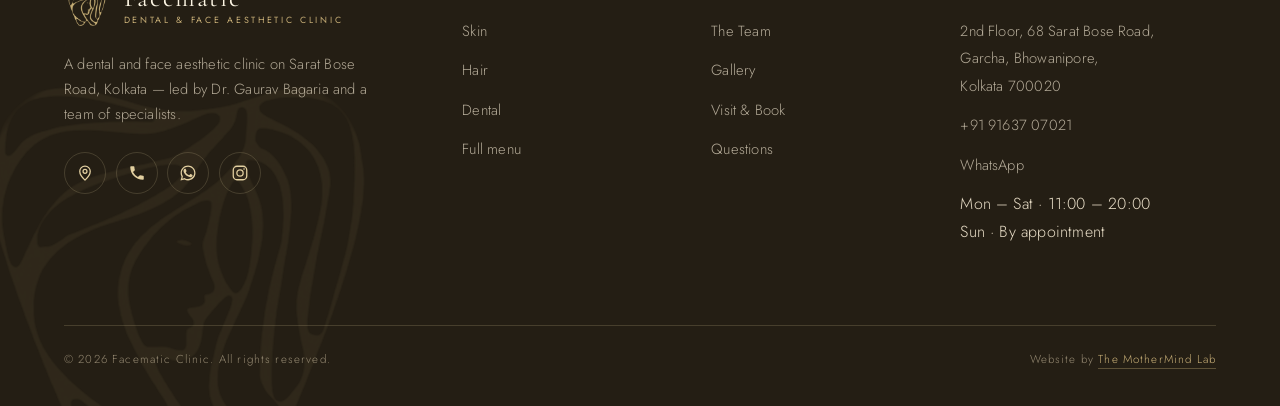
==== commit b74ea40f: "Signature treatments: 10 image tiles in place of the text list Five across on desktop, two across on" ====
--- a/index.html
+++ b/index.html
@@ -14,7 +14,7 @@
 <meta property="og:image" content="https://facematic.in/assets/img/og-image.jpg">
 <meta name="twitter:card" content="summary_large_image">
 <link rel="icon" href="assets/img/mark-brand.png">
-<link rel="stylesheet" href="assets/css/facematic.css?v=44">
+<link rel="stylesheet" href="assets/css/facematic.css?v=45">
 </head>
 <body class="has-photo-hero">
 
@@ -220,51 +220,76 @@
     <p class="eyebrow reveal">Most asked for</p>
     <h2 class="h2 reveal d1" style="max-width:16ch;margin-bottom:var(--s5)">Signature treatments at Facematic.</h2>
 
-    <div class="tlist reveal d1">
-      <a class="titem" href="treatments.html#dental">
-        <span class="idx">01</span>
-        <span>
-          <span class="nm">Smile Designing &amp; Veneers</span>
-          <span class="ds">Digitally planned, face-proportioned, previewed before a single tooth is
-            prepared. The most requested treatment in the clinic.</span>
-        </span>
-        <span class="tag">Dental</span>
-      </a>
-      <a class="titem" href="treatments.html#skin">
-        <span class="idx">02</span>
-        <span>
-          <span class="nm">Facial Profile Correction</span>
-          <span class="ds">Jawline, chin and mid-face balanced with fillers and threads &mdash;
-            read as one profile, not a list of injection points.</span>
-        </span>
-        <span class="tag">Skin</span>
-      </a>
-      <a class="titem" href="treatments.html#skin">
-        <span class="idx">03</span>
-        <span>
-          <span class="nm">Korean Glass Skin Protocol</span>
-          <span class="ds">A layered course of hydration, gentle resurfacing and glutathione for
-            the even, lit-from-within finish the name promises.</span>
-        </span>
-        <span class="tag">Skin</span>
-      </a>
-      <a class="titem" href="treatments.html#hair">
-        <span class="idx">04</span>
-        <span>
-          <span class="nm">GFC &amp; Exosome Hair Therapy</span>
-          <span class="ds">Next-generation regenerative therapy for thinning hair &mdash; a
-            measured course with photographs at every stage.</span>
-        </span>
-        <span class="tag">Hair</span>
-      </a>
-      <a class="titem" href="treatments.html#dental">
-        <span class="idx">05</span>
-        <span>
-          <span class="nm">Invisalign &amp; Clear Aligners</span>
-          <span class="ds">Straightening for adults who would rather nobody noticed. Scanned,
-            simulated, and reviewed at every tray.</span>
-        </span>
-        <span class="tag">Dental</span>
+    <div class="tgrid reveal d1">
+      <a class="ttile" href="treatments.html#dental">
+        <img src="assets/img/t-veneers.jpg" alt="Close-up of veneer shade matching at a dental clinic" loading="lazy" width="800" height="800">
+        <span class="ttile-txt">
+          <span class="tag2">Dental</span>
+          <span class="nm2">Veneers &amp; Smile Designing</span>
+        </span>
+      </a>
+      <a class="ttile" href="treatments.html#dental">
+        <img src="assets/img/t-aligners.jpg" alt="A clear orthodontic aligner tray" loading="lazy" width="800" height="800">
+        <span class="ttile-txt">
+          <span class="tag2">Orthodontic</span>
+          <span class="nm2">Invisalign &amp; Aligners</span>
+        </span>
+      </a>
+      <a class="ttile" href="treatments.html#dental">
+        <img src="assets/img/t-whitening.jpg" alt="Close-up of a bright, even smile" loading="lazy" width="800" height="800">
+        <span class="ttile-txt">
+          <span class="tag2">Cosmetic</span>
+          <span class="nm2">Teeth Whitening</span>
+        </span>
+      </a>
+      <a class="ttile" href="treatments.html#dental">
+        <img src="assets/img/t-implants.jpg" alt="Anatomical model of a dental implant" loading="lazy" width="800" height="800">
+        <span class="ttile-txt">
+          <span class="tag2">Surgical</span>
+          <span class="nm2">Dental Implants</span>
+        </span>
+      </a>
+      <a class="ttile" href="treatments.html#skin">
+        <img src="assets/img/t-profile.jpg" alt="Side profile of a woman's face and jawline" loading="lazy" width="800" height="800">
+        <span class="ttile-txt">
+          <span class="tag2">Injectable</span>
+          <span class="nm2">Facial Profile Correction</span>
+        </span>
+      </a>
+      <a class="ttile" href="treatments.html#skin">
+        <img src="assets/img/t-injectables.jpg" alt="A practitioner performing a precise facial injection" loading="lazy" width="800" height="800">
+        <span class="ttile-txt">
+          <span class="tag2">Injectable</span>
+          <span class="nm2">Fillers, Botox &amp; Threads</span>
+        </span>
+      </a>
+      <a class="ttile" href="treatments.html#skin">
+        <img src="assets/img/t-glassskin.jpg" alt="Close-up of clear, hydrated skin" loading="lazy" width="800" height="800">
+        <span class="ttile-txt">
+          <span class="tag2">Signature</span>
+          <span class="nm2">Korean Glass Skin</span>
+        </span>
+      </a>
+      <a class="ttile" href="treatments.html#skin">
+        <img src="assets/img/t-hydrafacial.jpg" alt="A hydrating facial treatment in progress" loading="lazy" width="800" height="800">
+        <span class="ttile-txt">
+          <span class="tag2">Facial</span>
+          <span class="nm2">HydraFacial</span>
+        </span>
+      </a>
+      <a class="ttile" href="treatments.html#skin">
+        <img src="assets/img/t-laserhair.jpg" alt="A medical laser handpiece treating the skin" loading="lazy" width="800" height="800">
+        <span class="ttile-txt">
+          <span class="tag2">Laser</span>
+          <span class="nm2">Laser Hair Reduction</span>
+        </span>
+      </a>
+      <a class="ttile" href="treatments.html#hair">
+        <img src="assets/img/t-hairtherapy.jpg" alt="Close-up of healthy, full hair" loading="lazy" width="800" height="800">
+        <span class="ttile-txt">
+          <span class="tag2">Regenerative</span>
+          <span class="nm2">GFC &amp; Hair Therapy</span>
+        </span>
       </a>
     </div>
 
@@ -713,6 +738,6 @@
   </div>
 </div>
 
-<script src="assets/js/facematic.js?v=44"></script>
+<script src="assets/js/facematic.js?v=45"></script>
 </body>
 </html>
--- a/assets/css/facematic.css
+++ b/assets/css/facematic.css
@@ -302,6 +302,30 @@
 .titem .ds{display:block;font-size:.86rem;color:var(--slate);max-width:62ch;margin-top:.3rem;line-height:1.6;}
 .dark .titem .ds{color:var(--slate-2);}
 .titem .tag{font-size:.63rem;letter-spacing:.2em;text-transform:uppercase;color:var(--slate-2);white-space:nowrap;}
+
+/* ---------- 9b. TREATMENT TILES (image grid) ---------- */
+.tgrid{display:grid;grid-template-columns:repeat(2,1fr);gap:clamp(.45rem,1.3vw,.9rem);}
+@media(min-width:900px){.tgrid{grid-template-columns:repeat(5,1fr);}}
+.ttile{position:relative;display:block;aspect-ratio:1/1;overflow:hidden;background:var(--ink);}
+.ttile img{width:100%;height:100%;object-fit:cover;display:block;transition:transform 1.1s var(--ease);}
+.ttile::after{
+  content:"";position:absolute;inset:0;z-index:1;
+  background:linear-gradient(to top,rgba(20,16,10,.9) 0%,rgba(20,16,10,.55) 34%,rgba(20,16,10,.08) 68%,rgba(20,16,10,0) 100%);
+}
+.ttile::before{content:"";position:absolute;inset:0;z-index:3;border:1px solid transparent;transition:border-color var(--med);}
+.ttile:hover img{transform:scale(1.06);}
+.ttile:hover::before{border-color:var(--gold);}
+.ttile:focus-visible::before{border-color:var(--gold);}
+.ttile-txt{position:absolute;z-index:2;left:0;right:0;bottom:0;padding:clamp(.6rem,1.1vw,1rem);}
+.ttile .tag2{
+  display:block;font-size:.55rem;letter-spacing:.2em;text-transform:uppercase;
+  color:var(--gold-2);margin-bottom:.3rem;
+}
+.ttile .nm2{
+  display:block;font-family:var(--serif);font-weight:300;color:var(--butter);
+  font-size:clamp(.92rem,1.1vw,1.1rem);line-height:1.22;
+}
+@media (prefers-reduced-motion:reduce){.ttile:hover img{transform:none;}}
 
 .pills{display:flex;flex-wrap:wrap;gap:.6rem;}
 .pill{
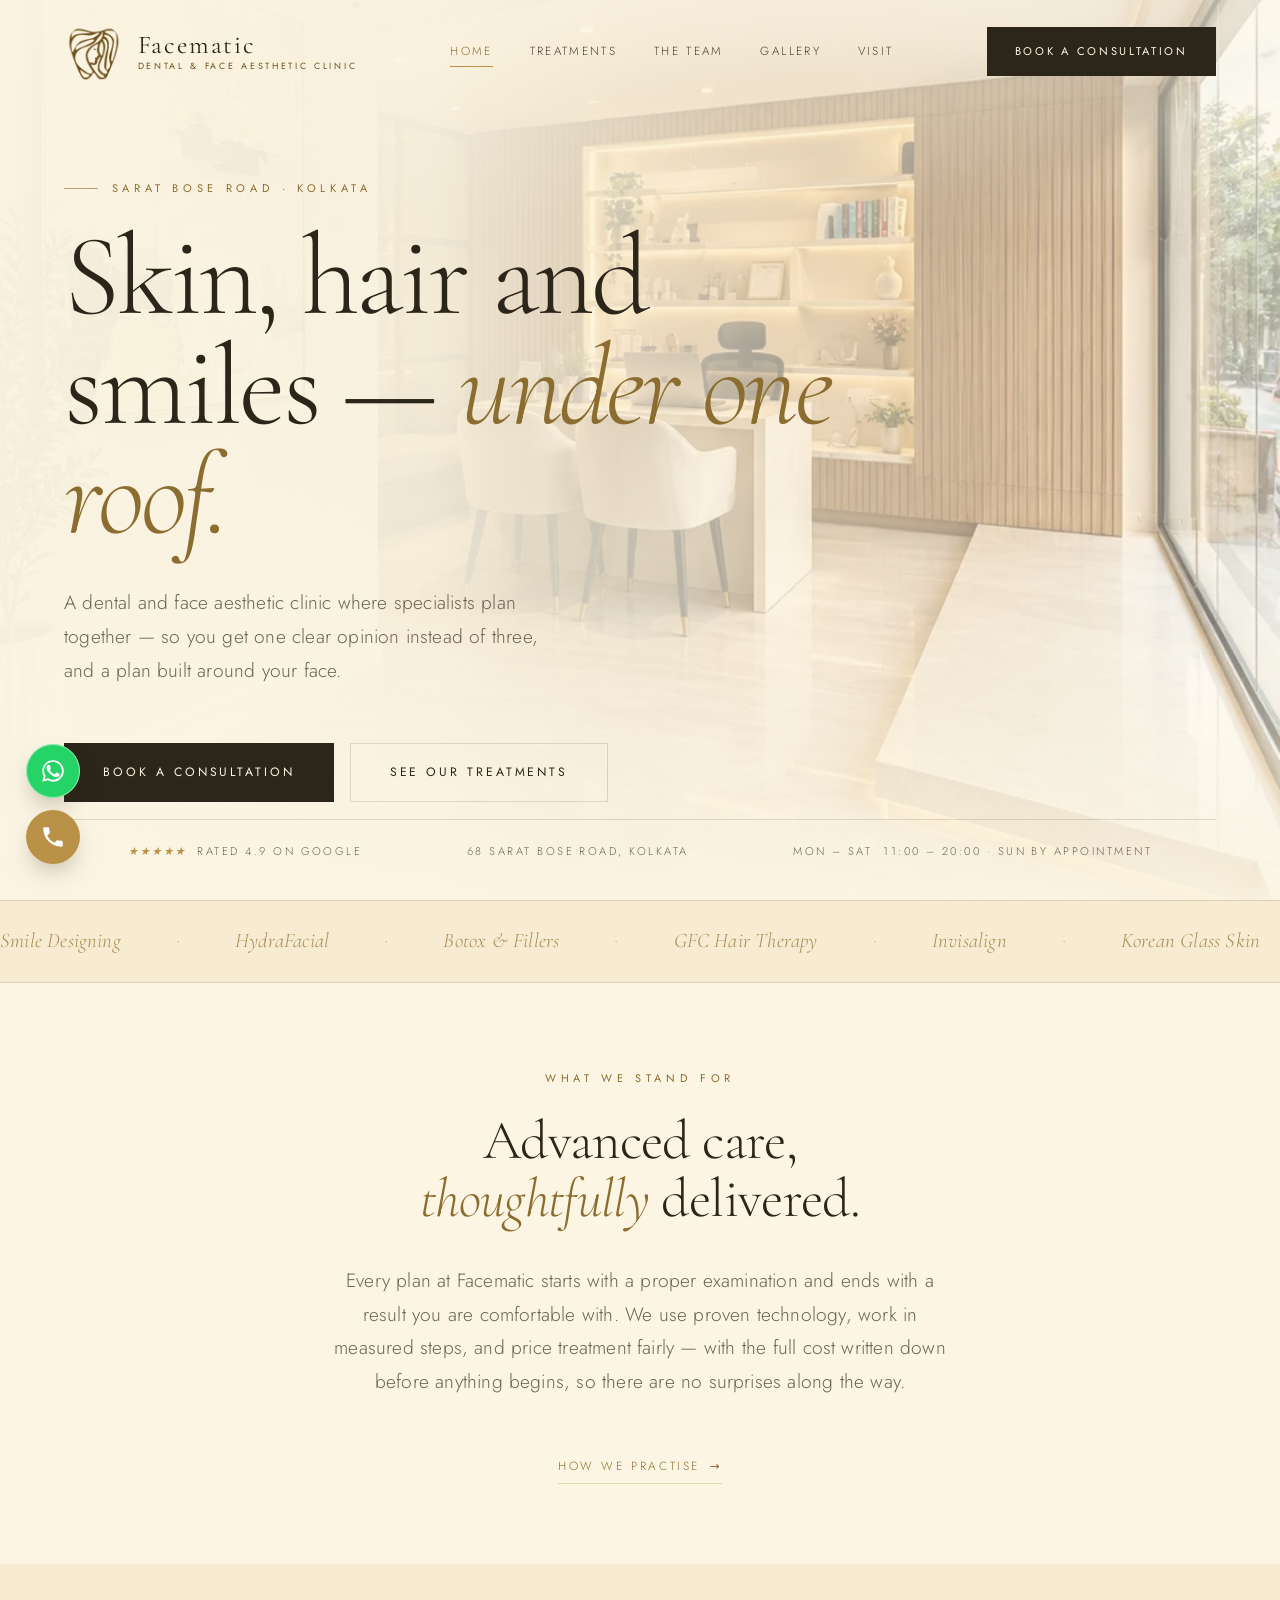
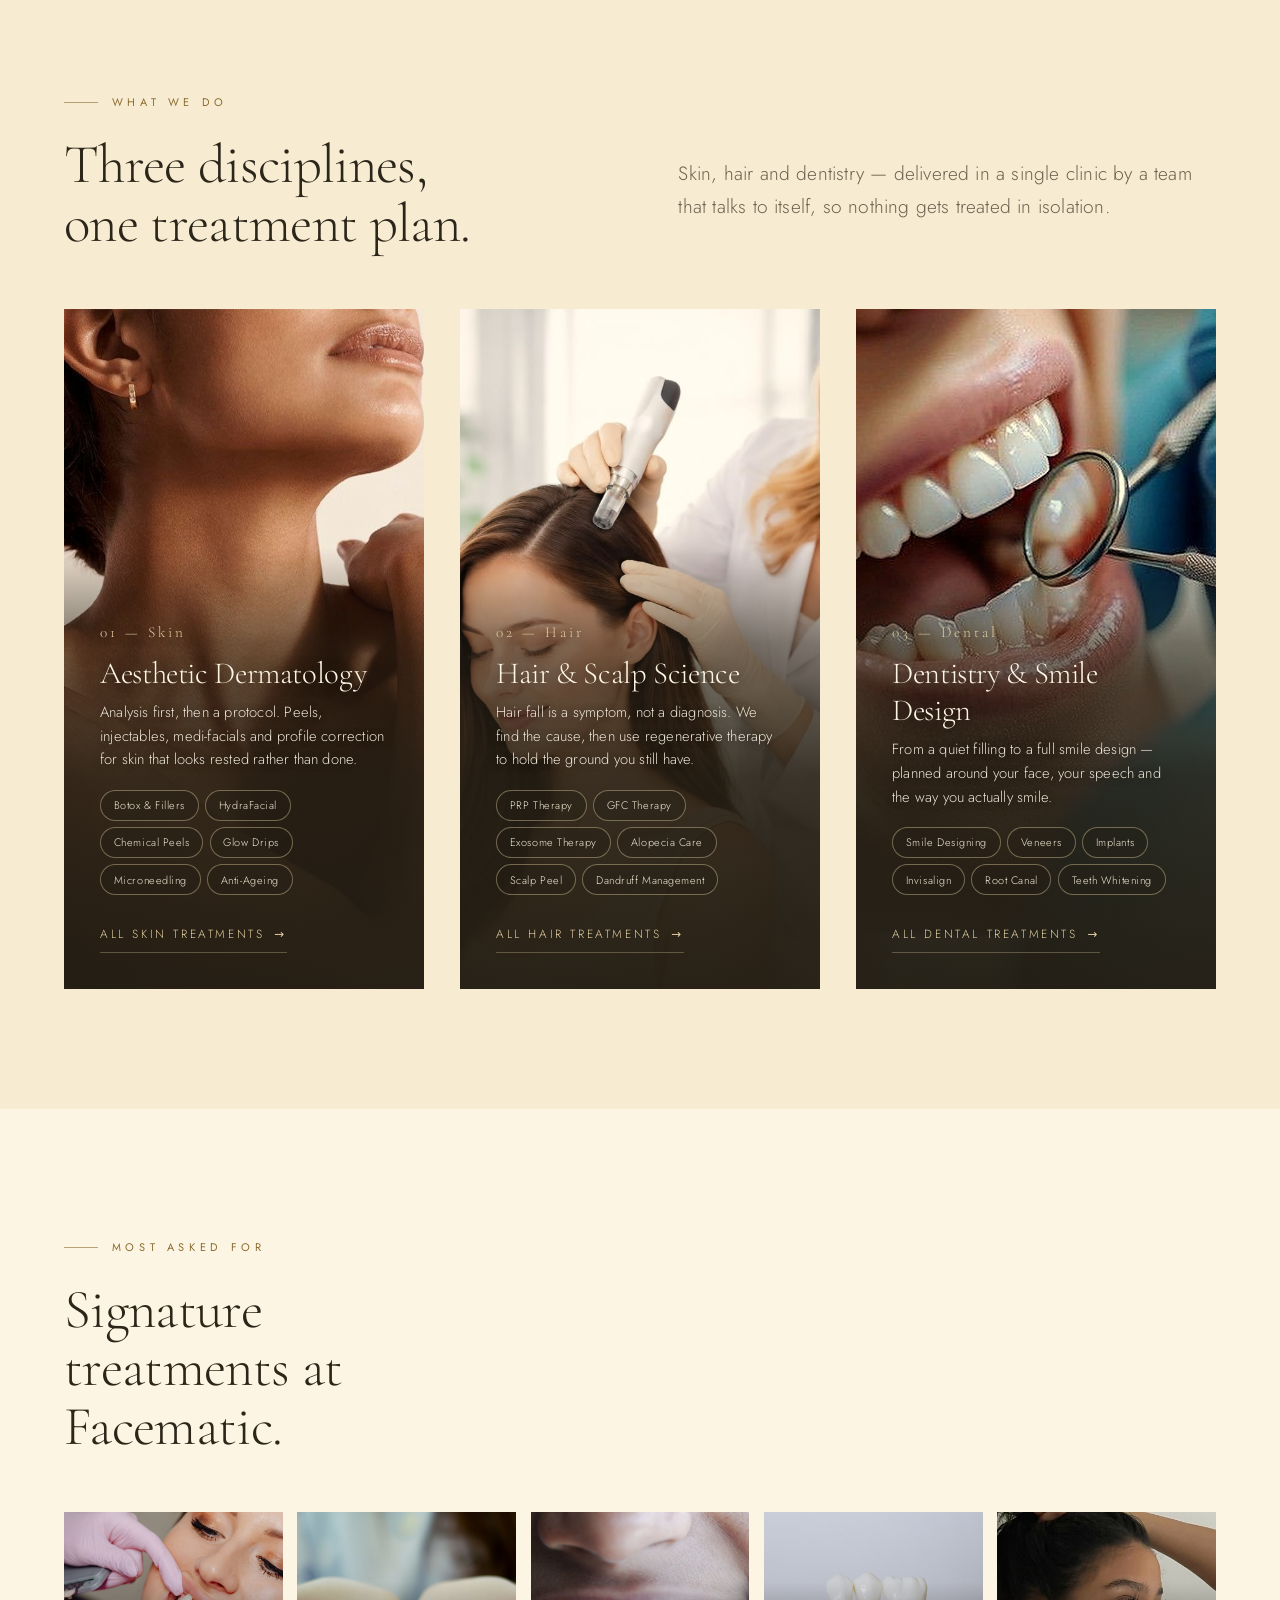
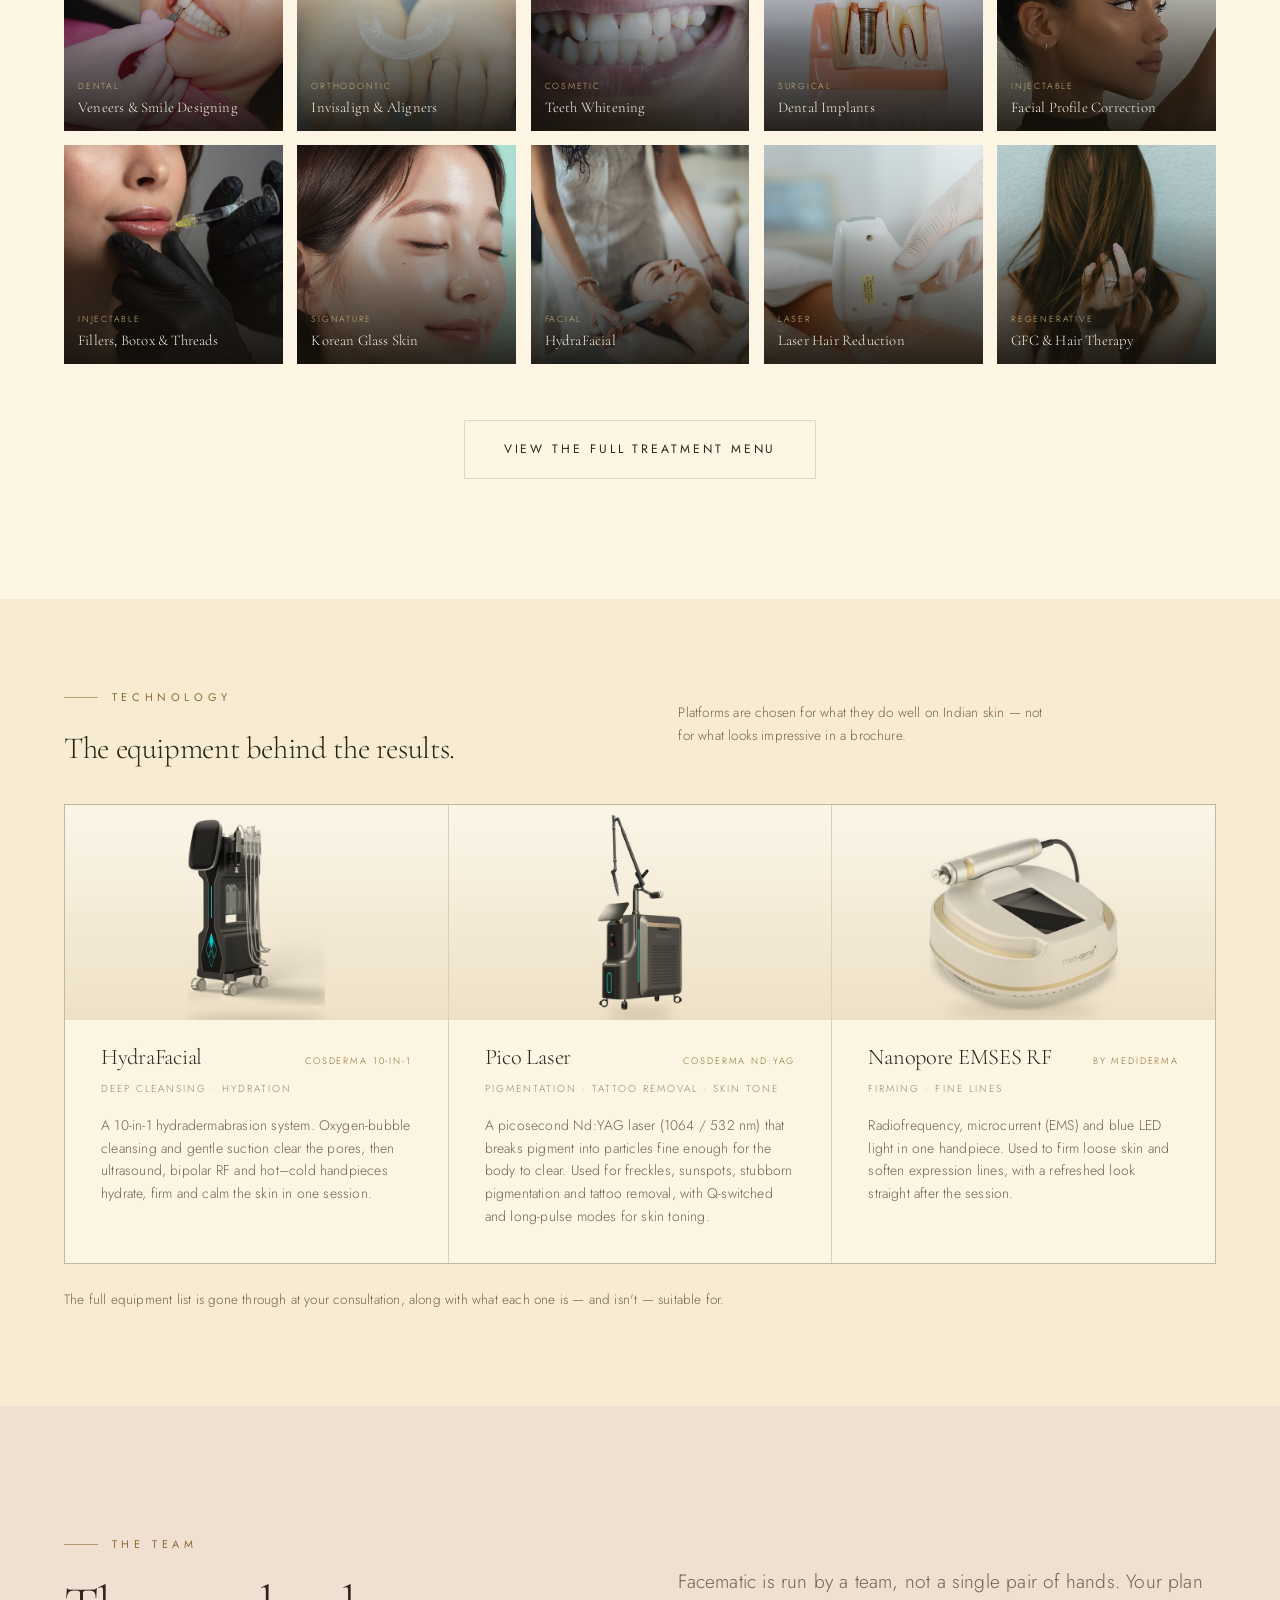
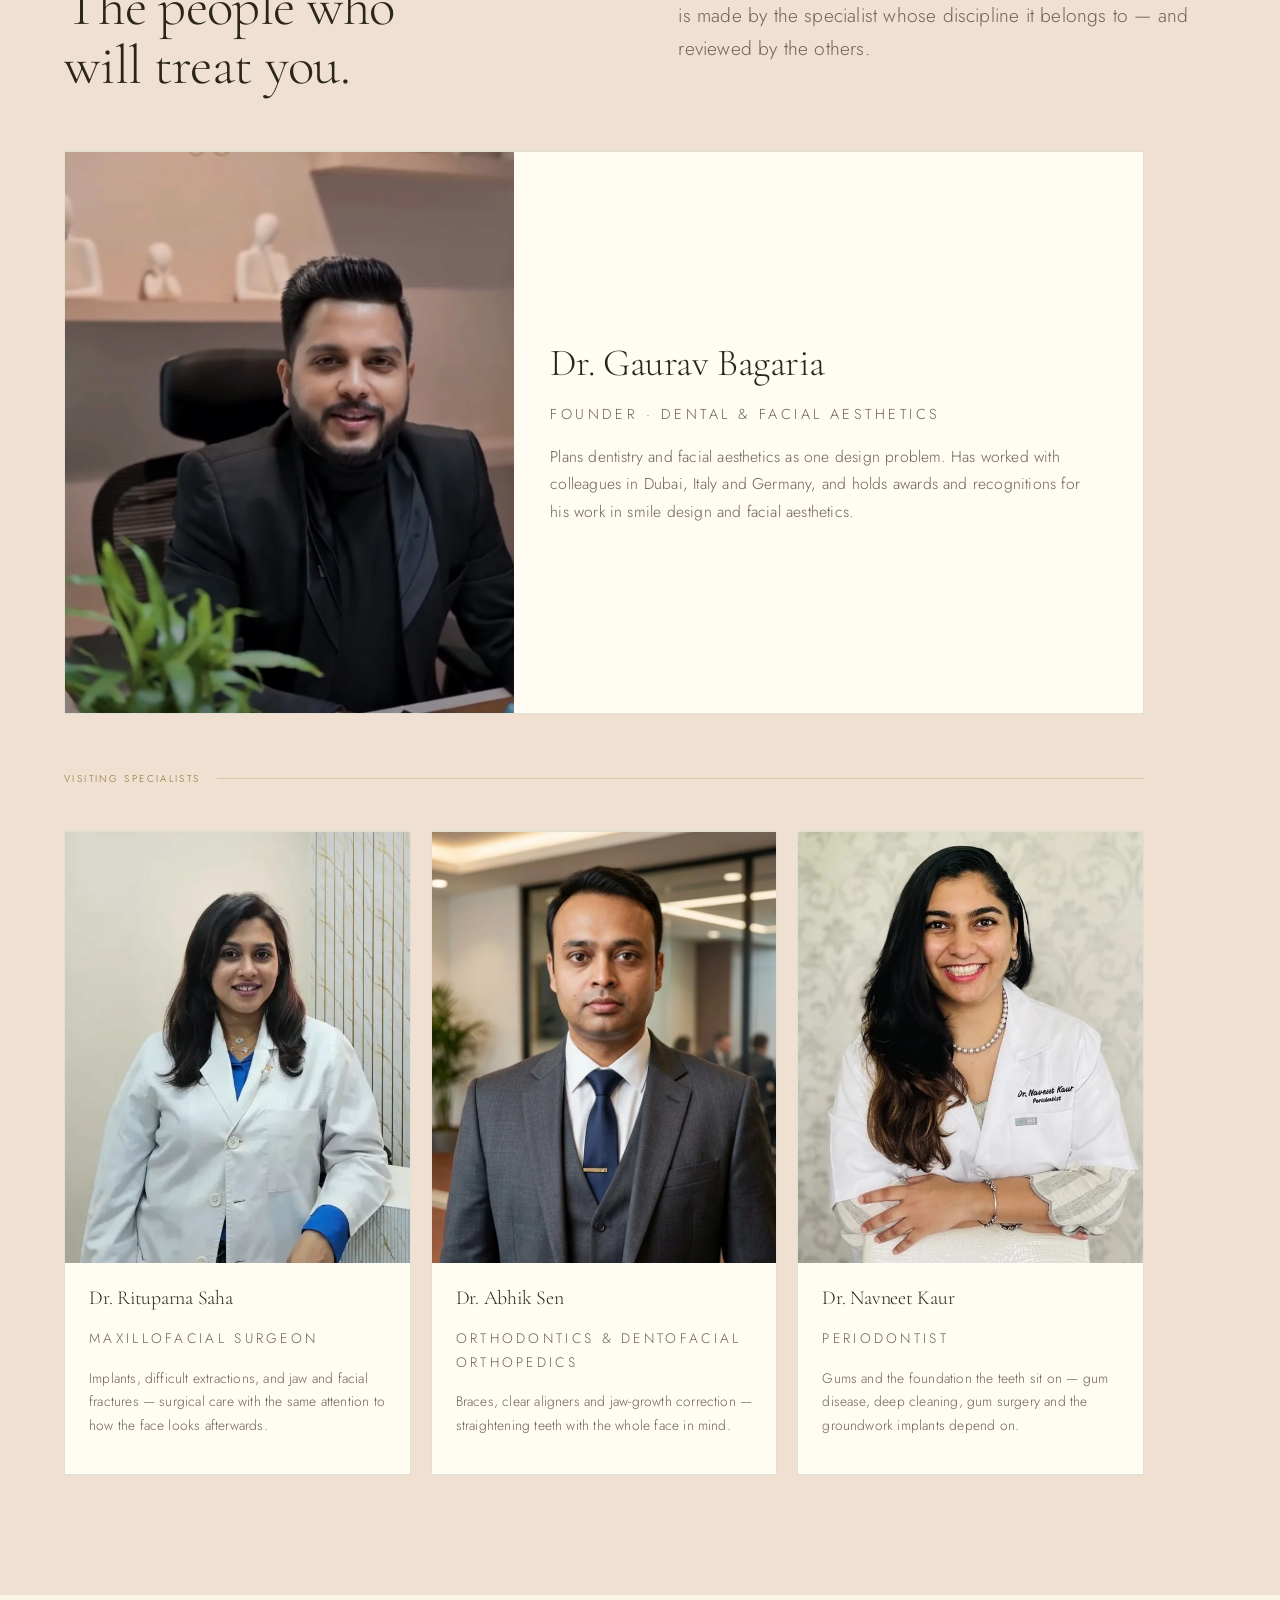
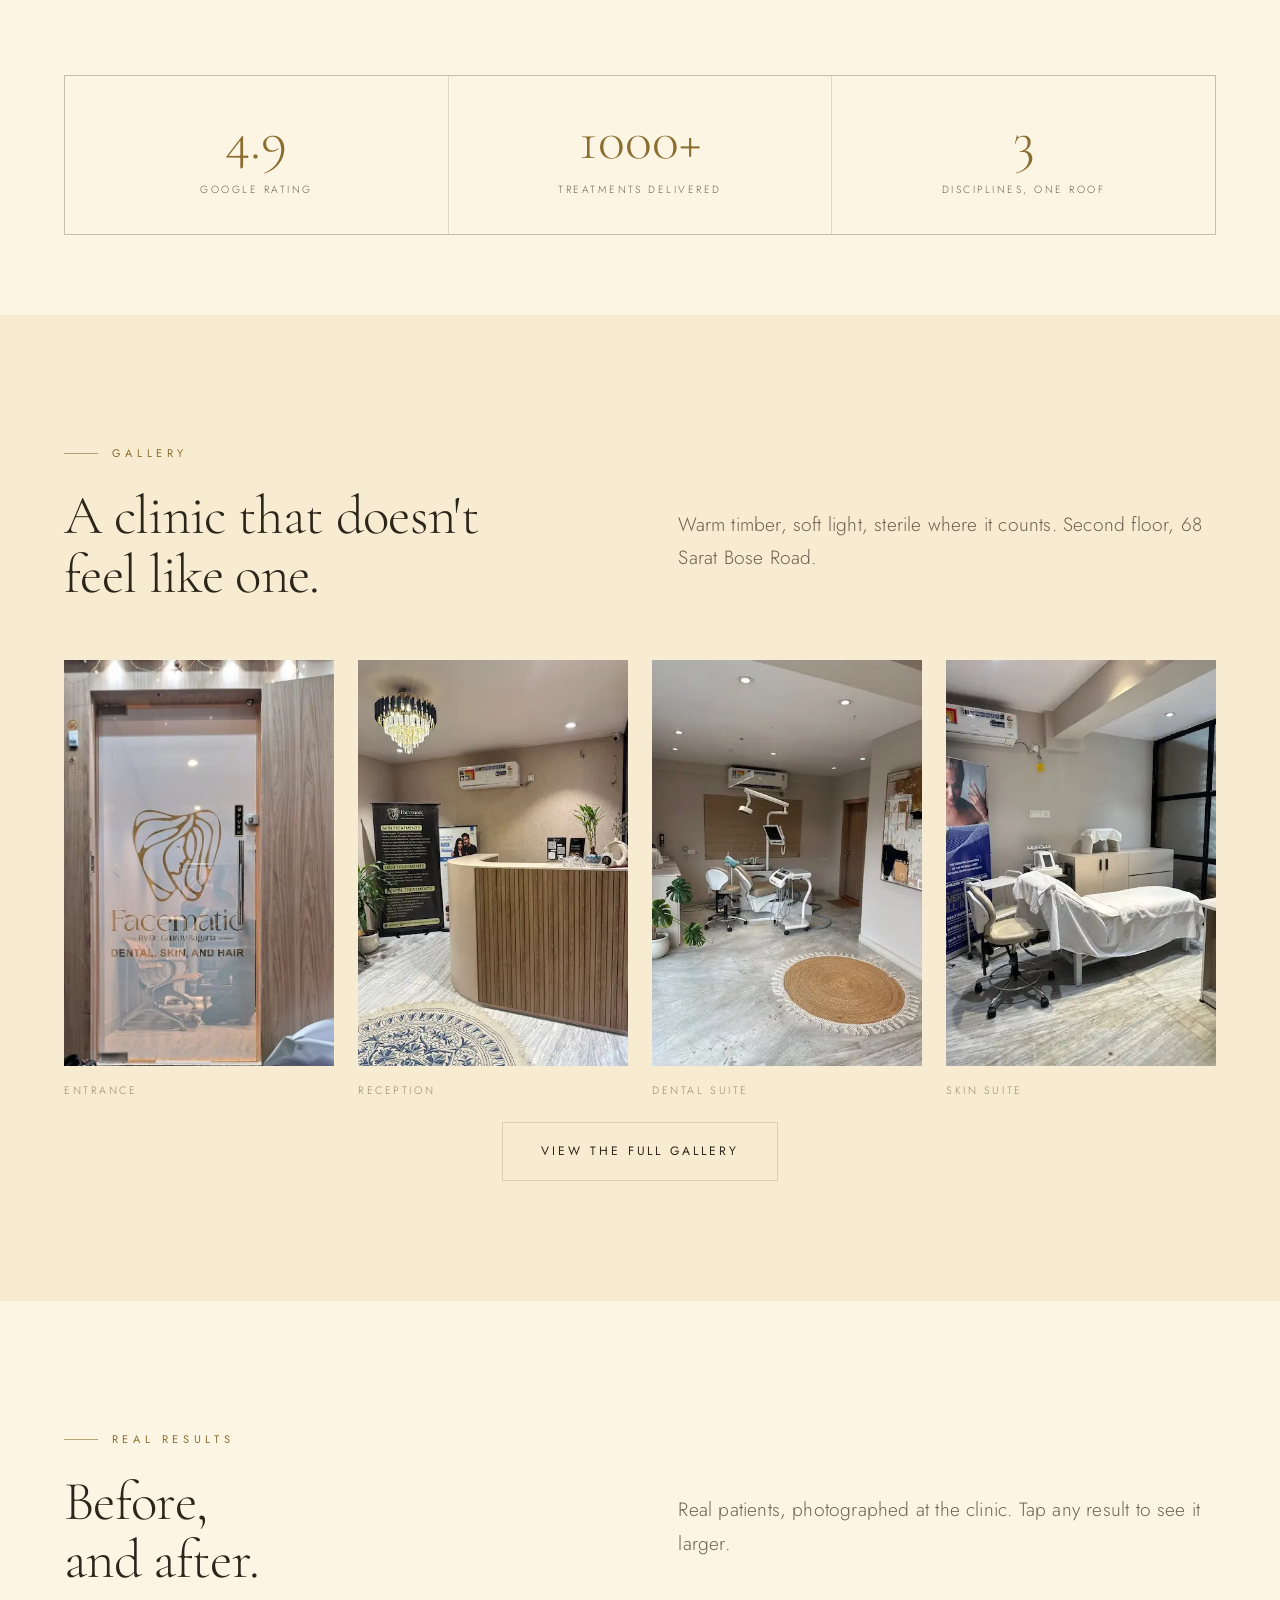
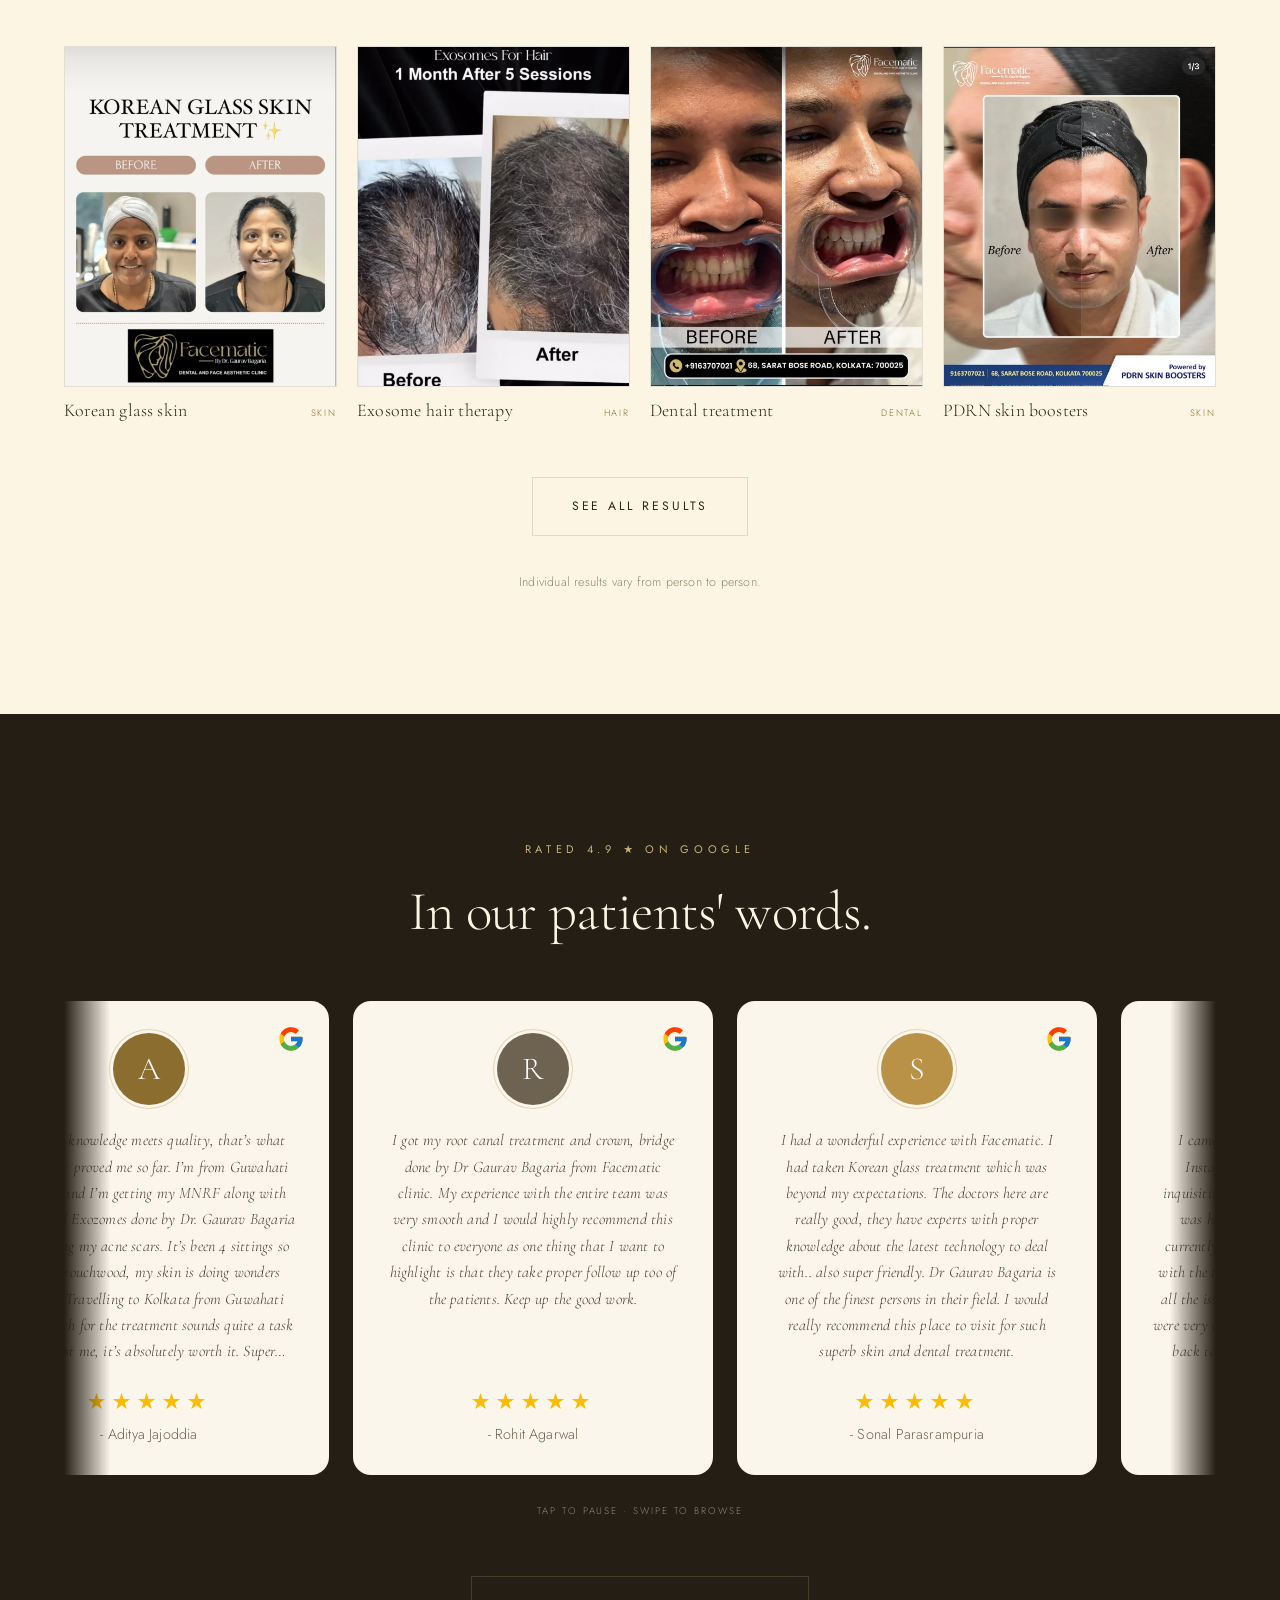
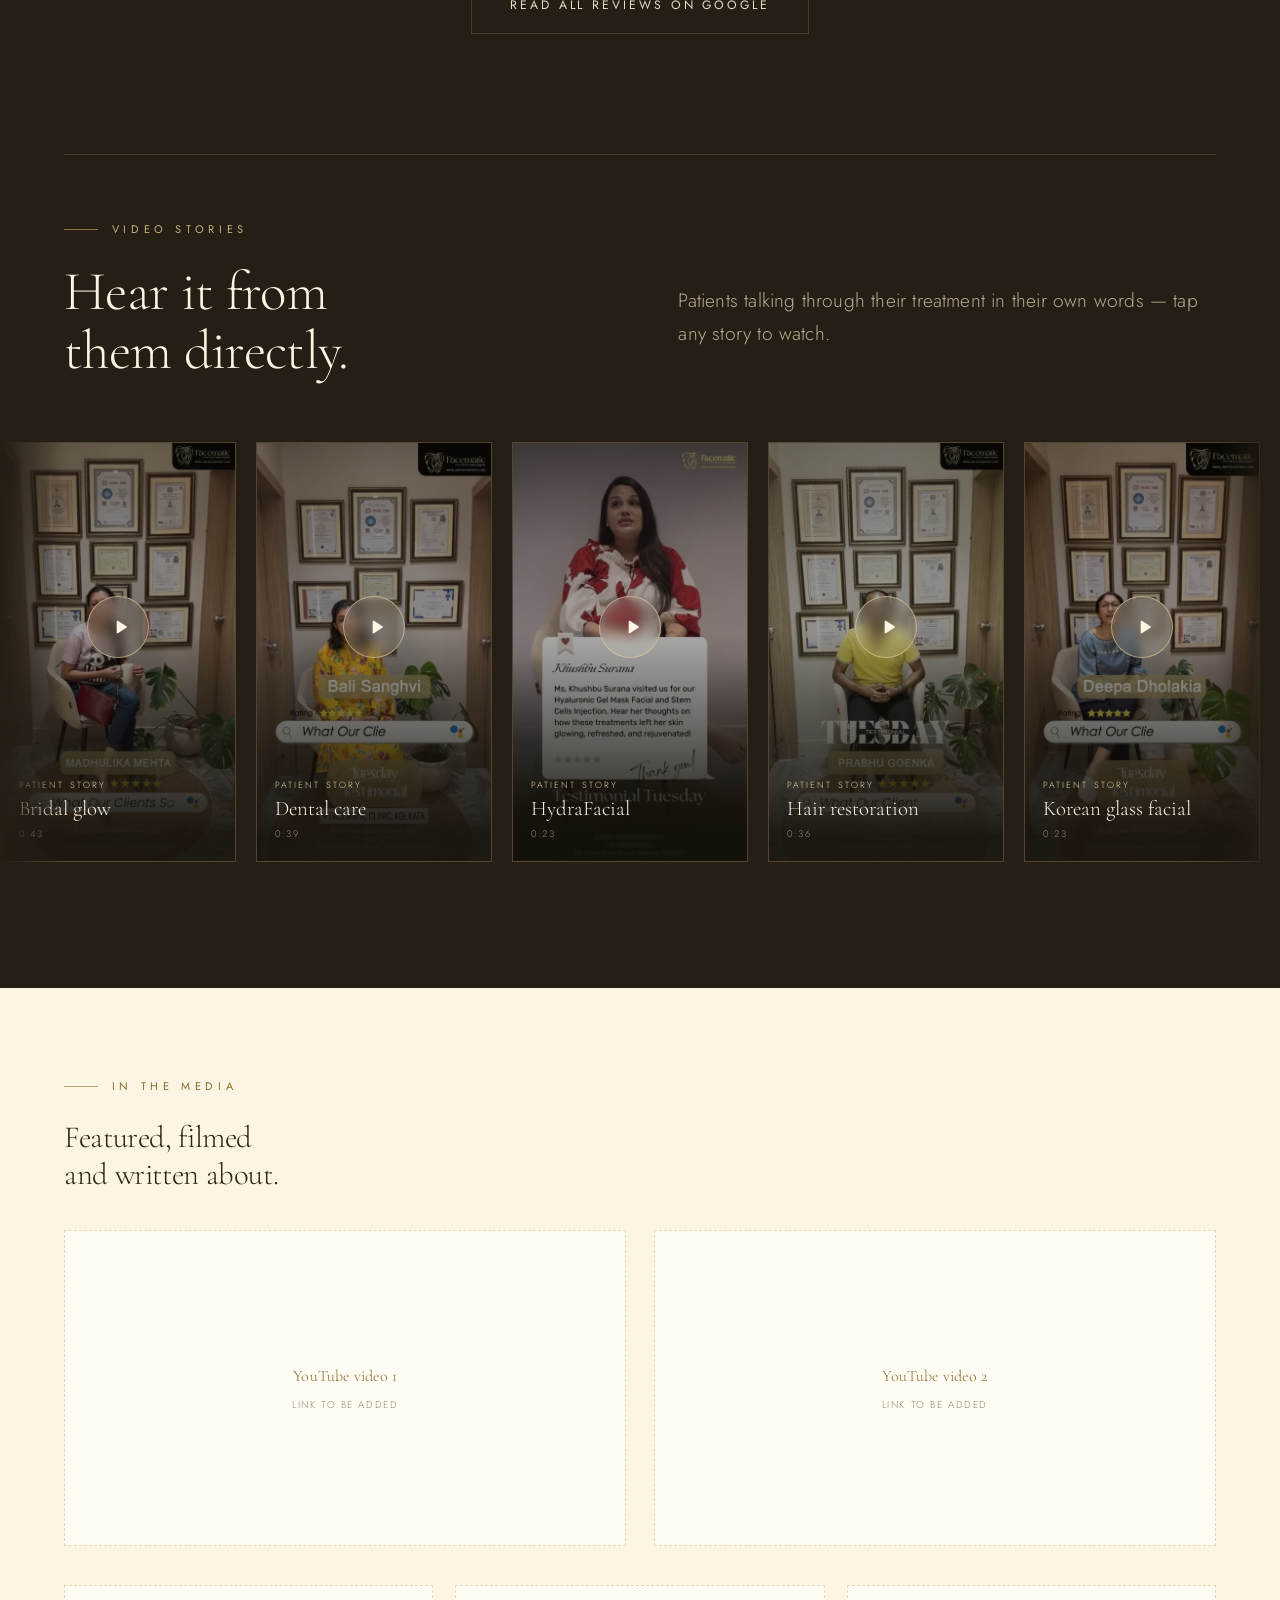
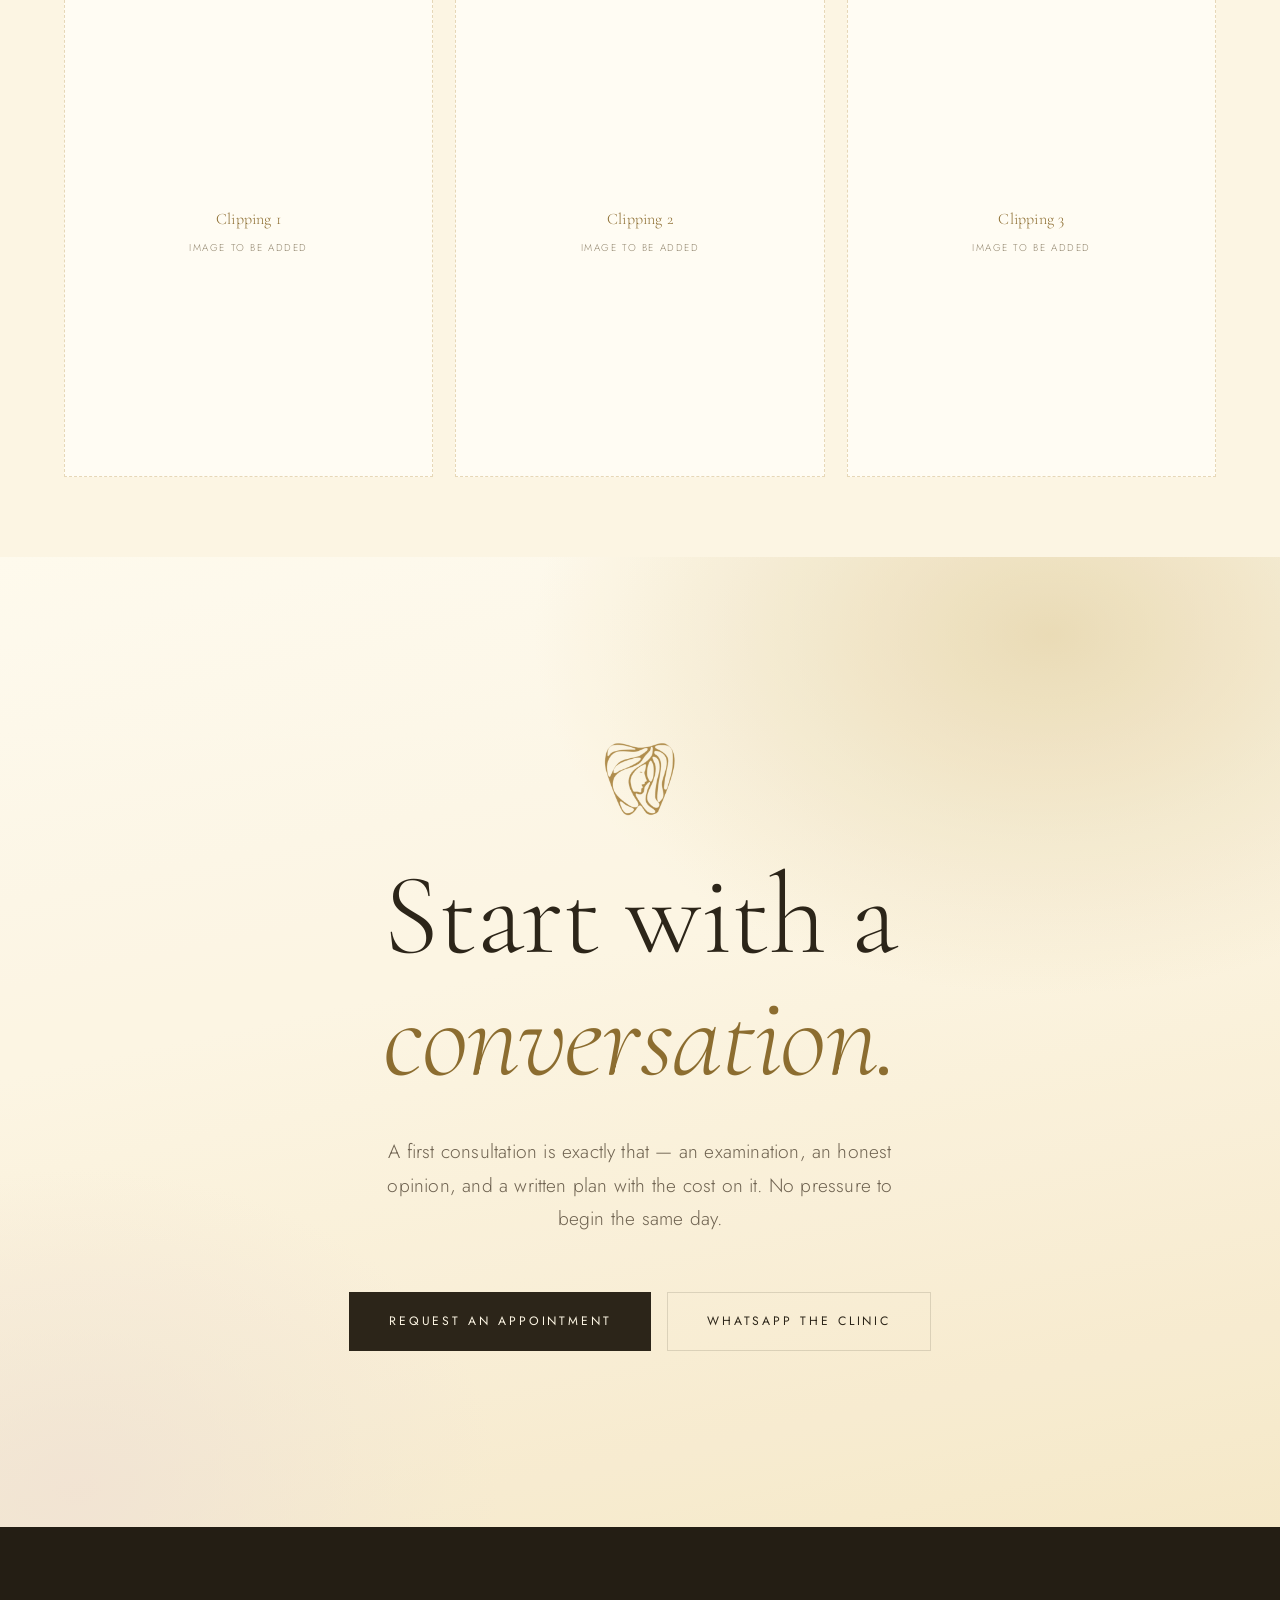
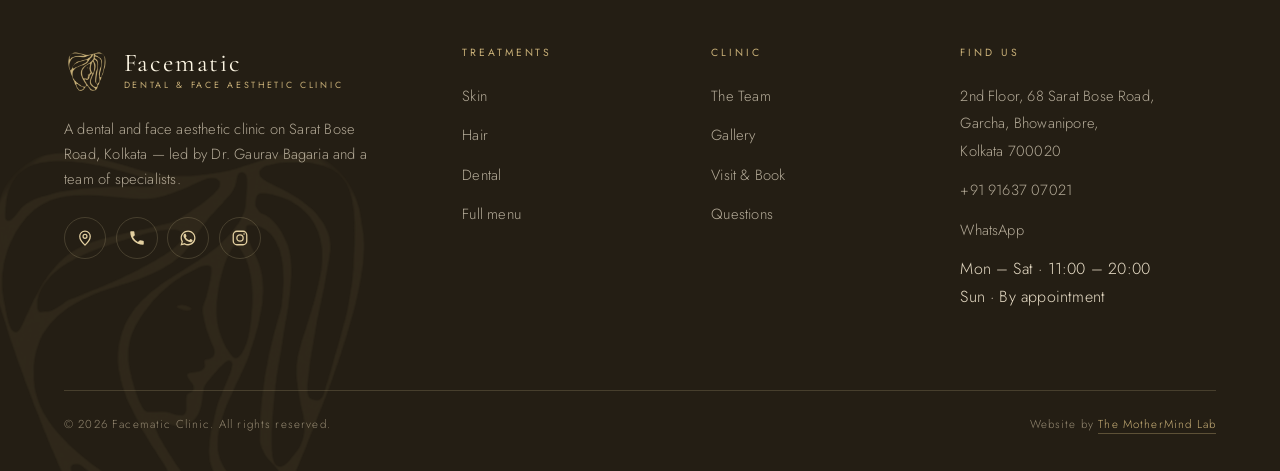
==== commit ffabd335: "Desktop hero photo, media section, reviews marquee, fourth doctor - Desktop hero now carries the lou" ====
--- a/index.html
+++ b/index.html
@@ -14,7 +14,7 @@
 <meta property="og:image" content="https://facematic.in/assets/img/og-image.jpg">
 <meta name="twitter:card" content="summary_large_image">
 <link rel="icon" href="assets/img/mark-brand.png">
-<link rel="stylesheet" href="assets/css/facematic.css?v=45">
+<link rel="stylesheet" href="assets/css/facematic.css?v=52">
 </head>
 <body class="has-photo-hero">
 
@@ -55,7 +55,7 @@
 <section class="hero">
   <div class="hero-bg"></div>
   <picture class="hero-photo">
-    <source media="(min-width: 861px)" srcset="[data-uri]">
+    <source media="(min-width: 861px)" srcset="assets/img/hero-desktop.webp">
     <img src="assets/img/hero-mobile.webp" alt="The Facematic consultation lounge" width="960" height="1280" fetchpriority="high">
   </picture>
   <img class="hero-mark" src="assets/img/mark-gold.png" alt="">
@@ -370,8 +370,8 @@
       </p>
     </div>
 
-    <div class="grid g3 team-grid team-3">
-      <article class="doc reveal">
+    <div class="team-v2 reveal">
+      <article class="doc doc-lead reveal">
         <div class="doc-img"><img src="assets/img/dr-gaurav-bagaria.webp" alt="Dr. Gaurav Bagaria, founder of Facematic"></div>
         <div class="doc-body">
           <h3 class="h3">Dr. Gaurav Bagaria</h3>
@@ -381,26 +381,36 @@
              design and facial aesthetics.</p>
         </div>
       </article>
-
-      <article class="doc reveal d1">
+      <p class="team-sub-label">Visiting specialists</p>
+      <div class="team-sub3">
+        <article class="doc reveal">
         <div class="doc-img"><img src="assets/img/dr-rituparna-saha.webp" alt="Dr. Rituparna Saha, Maxillofacial Surgeon at Facematic"></div>
         <div class="doc-body">
           <h3 class="h3">Dr. Rituparna Saha</h3>
           <p class="doc-role">Maxillofacial Surgeon</p>
-          <p>Leads surgical care at Facematic &mdash; from implants and difficult extractions to jaw
-             and facial fractures &mdash; with the same attention to how the face looks afterwards.</p>
+          <p>Implants, difficult extractions, and jaw and facial fractures &mdash; surgical care with
+             the same attention to how the face looks afterwards.</p>
         </div>
       </article>
-
-      <article class="doc reveal d2">
+        <article class="doc reveal d1">
         <div class="doc-img"><img src="assets/img/dr-abhik-sen.webp" alt="Dr. Abhik Sen, Orthodontist at Facematic"></div>
         <div class="doc-body">
           <h3 class="h3">Dr. Abhik Sen</h3>
           <p class="doc-role">Orthodontics &amp; Dentofacial Orthopedics</p>
-          <p>Braces, clear aligners and jaw-growth correction &mdash; straightening teeth with
-               the whole face in mind.</p>
+          <p>Braces, clear aligners and jaw-growth correction &mdash; straightening teeth with the
+             whole face in mind.</p>
         </div>
       </article>
+        <article class="doc reveal d2">
+        <div class="doc-img"><img src="assets/img/dr-navneet-kaur.webp" alt="Dr. Navneet Kaur, Periodontist at Facematic"></div>
+        <div class="doc-body">
+          <h3 class="h3">Dr. Navneet Kaur</h3>
+          <p class="doc-role">Periodontist</p>
+          <p>Gums and the foundation the teeth sit on &mdash; gum disease, deep cleaning, gum surgery
+             and the groundwork implants depend on.</p>
+        </div>
+      </article>
+      </div>
     </div>
   </div>
 </section>
@@ -454,7 +464,7 @@
         Real patients, photographed at the clinic. Tap any result to see it larger.
       </p>
     </div>
-    <div class="ba-grid">
+    <div class="ba-grid" data-lb-group>
       <figure class="ba-tile reveal" data-cat="skin">
         <button class="ba-open" type="button" data-full="assets/img/results/korean-glass-skin-1.webp" data-caption="Korean glass skin &middot; Before &amp; after" aria-label="View larger: Korean glass skin, before and after"><img src="assets/img/results/korean-glass-skin-1.webp" alt="Korean glass skin, before and after at Facematic" loading="lazy"></button>
         <figcaption class="ba-cap"><span class="ba-name">Korean glass skin</span><span class="ba-tag">Skin</span></figcaption>
@@ -486,7 +496,7 @@
       <p class="eyebrow solo reveal">Rated 4.9 &#9733; on Google</p>
       <h2 class="h2 reveal d1">In our patients' words.</h2>
     </div>
-    <div class="grev-wrap reveal" data-grev>
+    <div class="grevmarq reveal" data-grevmarq>
       <div class="grev-track">
         <article class="grev">
           <span class="grev-avatar" style="--av:#8C6D30" aria-hidden="true">A</span>
@@ -509,12 +519,137 @@
           <div class="grev-stars" role="img" aria-label="Rated 5 out of 5">&#9733;&#9733;&#9733;&#9733;&#9733;</div>
           <p class="grev-name">- Sonal Parasrampuria</p>
         </article>
-      </div>
-      <div class="grev-foot">
-        <button class="grev-btn" type="button" data-grev-prev aria-label="Previous review"><svg viewBox="0 0 24 24" fill="none" stroke="currentColor" stroke-width="1.6" aria-hidden="true"><path d="M15 5l-7 7 7 7"/></svg></button>
-        <a class="btn btn-ghost" href="https://www.google.com/search?q=Facematic+Kolkata" target="_blank" rel="noopener">Read all reviews on Google</a>
-        <button class="grev-btn" type="button" data-grev-next aria-label="Next review"><svg viewBox="0 0 24 24" fill="none" stroke="currentColor" stroke-width="1.6" aria-hidden="true"><path d="M9 5l7 7-7 7"/></svg></button>
-      </div>
+        <article class="grev">
+          <span class="grev-avatar" style="--av:#9C7B3F" aria-hidden="true">S</span>
+          <svg class="grev-g" viewBox="0 0 48 48" role="img" aria-label="Google review"><path fill="#FFC107" d="M43.6 20.5H42V20H24v8h11.3C33.7 32.7 29.2 36 24 36c-6.6 0-12-5.4-12-12s5.4-12 12-12c3.1 0 5.8 1.2 7.9 3.1l5.7-5.7C34 6.1 29.3 4 24 4 12.9 4 4 12.9 4 24s8.9 20 20 20 20-8.9 20-20c0-1.3-.1-2.4-.4-3.5z"/><path fill="#FF3D00" d="M6.3 14.7l6.6 4.8C14.7 15.1 19 12 24 12c3.1 0 5.8 1.2 7.9 3.1l5.7-5.7C34 6.1 29.3 4 24 4 16.3 4 9.7 8.3 6.3 14.7z"/><path fill="#4CAF50" d="M24 44c5.2 0 9.9-2 13.4-5.2l-6.2-5.2C29.2 35.1 26.7 36 24 36c-5.2 0-9.6-3.3-11.3-7.9l-6.5 5C9.5 39.6 16.2 44 24 44z"/><path fill="#1976D2" d="M43.6 20.5H42V20H24v8h11.3c-.8 2.2-2.2 4.2-4.1 5.6l6.2 5.2C37 39.2 44 34 44 24c0-1.3-.1-2.4-.4-3.5z"/></svg>
+          <p class="grev-text">I came here looking at Dr Gaurav Bagaria Instagram and Facebook posts was very inquisitive to know more about the treatment. I was having major hair loss issues as I am currently residing in Zimbabwe, my experience with the team was very good as he had explained all the issues and treatment in depth, the results were very evident just after 2 sessions. I am coming back to him in December again and I highly recommend him to all my folks in Kolkata. A one stop solution for hair and skin is Facematic. Good job team</p>
+          <div class="grev-stars" role="img" aria-label="Rated 5 out of 5">&#9733;&#9733;&#9733;&#9733;&#9733;</div>
+          <p class="grev-name">- Sweta Bidasaria</p>
+        </article>
+        <article class="grev">
+          <span class="grev-avatar" style="--av:#7E6B4E" aria-hidden="true">P</span>
+          <svg class="grev-g" viewBox="0 0 48 48" role="img" aria-label="Google review"><path fill="#FFC107" d="M43.6 20.5H42V20H24v8h11.3C33.7 32.7 29.2 36 24 36c-6.6 0-12-5.4-12-12s5.4-12 12-12c3.1 0 5.8 1.2 7.9 3.1l5.7-5.7C34 6.1 29.3 4 24 4 12.9 4 4 12.9 4 24s8.9 20 20 20 20-8.9 20-20c0-1.3-.1-2.4-.4-3.5z"/><path fill="#FF3D00" d="M6.3 14.7l6.6 4.8C14.7 15.1 19 12 24 12c3.1 0 5.8 1.2 7.9 3.1l5.7-5.7C34 6.1 29.3 4 24 4 16.3 4 9.7 8.3 6.3 14.7z"/><path fill="#4CAF50" d="M24 44c5.2 0 9.9-2 13.4-5.2l-6.2-5.2C29.2 35.1 26.7 36 24 36c-5.2 0-9.6-3.3-11.3-7.9l-6.5 5C9.5 39.6 16.2 44 24 44z"/><path fill="#1976D2" d="M43.6 20.5H42V20H24v8h11.3c-.8 2.2-2.2 4.2-4.1 5.6l6.2 5.2C37 39.2 44 34 44 24c0-1.3-.1-2.4-.4-3.5z"/></svg>
+          <p class="grev-text">I really like the Korean Glass treatment. It was so soothing for my skin. Doctor Gaurav Bagaria is very good with his knowledge and his experience to handle any patient is commendable. He explains the entire process in so much detailed to the patient that it gives us wider knowledge of the product that we use in our daily life</p>
+          <div class="grev-stars" role="img" aria-label="Rated 5 out of 5">&#9733;&#9733;&#9733;&#9733;&#9733;</div>
+          <p class="grev-name">- Puja Prasad</p>
+        </article>
+        <article class="grev">
+          <span class="grev-avatar" style="--av:#A8813F" aria-hidden="true">P</span>
+          <svg class="grev-g" viewBox="0 0 48 48" role="img" aria-label="Google review"><path fill="#FFC107" d="M43.6 20.5H42V20H24v8h11.3C33.7 32.7 29.2 36 24 36c-6.6 0-12-5.4-12-12s5.4-12 12-12c3.1 0 5.8 1.2 7.9 3.1l5.7-5.7C34 6.1 29.3 4 24 4 12.9 4 4 12.9 4 24s8.9 20 20 20 20-8.9 20-20c0-1.3-.1-2.4-.4-3.5z"/><path fill="#FF3D00" d="M6.3 14.7l6.6 4.8C14.7 15.1 19 12 24 12c3.1 0 5.8 1.2 7.9 3.1l5.7-5.7C34 6.1 29.3 4 24 4 16.3 4 9.7 8.3 6.3 14.7z"/><path fill="#4CAF50" d="M24 44c5.2 0 9.9-2 13.4-5.2l-6.2-5.2C29.2 35.1 26.7 36 24 36c-5.2 0-9.6-3.3-11.3-7.9l-6.5 5C9.5 39.6 16.2 44 24 44z"/><path fill="#1976D2" d="M43.6 20.5H42V20H24v8h11.3c-.8 2.2-2.2 4.2-4.1 5.6l6.2 5.2C37 39.2 44 34 44 24c0-1.3-.1-2.4-.4-3.5z"/></svg>
+          <p class="grev-text">I had an wonderful experience with Dr Gaurav Bagaria at Facematic clinic Kolkata, I got BB glow treatment done and I can see my face is glowing. He is treating me for my hair loss I can see the change and would highly recommend him to everyone in Kolkata.</p>
+          <div class="grev-stars" role="img" aria-label="Rated 5 out of 5">&#9733;&#9733;&#9733;&#9733;&#9733;</div>
+          <p class="grev-name">- Priyanka Dewan</p>
+        </article>
+        <article class="grev">
+          <span class="grev-avatar" style="--av:#6F6A53" aria-hidden="true">M</span>
+          <svg class="grev-g" viewBox="0 0 48 48" role="img" aria-label="Google review"><path fill="#FFC107" d="M43.6 20.5H42V20H24v8h11.3C33.7 32.7 29.2 36 24 36c-6.6 0-12-5.4-12-12s5.4-12 12-12c3.1 0 5.8 1.2 7.9 3.1l5.7-5.7C34 6.1 29.3 4 24 4 12.9 4 4 12.9 4 24s8.9 20 20 20 20-8.9 20-20c0-1.3-.1-2.4-.4-3.5z"/><path fill="#FF3D00" d="M6.3 14.7l6.6 4.8C14.7 15.1 19 12 24 12c3.1 0 5.8 1.2 7.9 3.1l5.7-5.7C34 6.1 29.3 4 24 4 16.3 4 9.7 8.3 6.3 14.7z"/><path fill="#4CAF50" d="M24 44c5.2 0 9.9-2 13.4-5.2l-6.2-5.2C29.2 35.1 26.7 36 24 36c-5.2 0-9.6-3.3-11.3-7.9l-6.5 5C9.5 39.6 16.2 44 24 44z"/><path fill="#1976D2" d="M43.6 20.5H42V20H24v8h11.3c-.8 2.2-2.2 4.2-4.1 5.6l6.2 5.2C37 39.2 44 34 44 24c0-1.3-.1-2.4-.4-3.5z"/></svg>
+          <p class="grev-text">Hello, Kolkata i had an amazing experience at Facematic clinic I was visiting from Guwahati and heard about this clinic from a friend and I got BB Glow treatment done and it was a blissful experience for me. Thanks a lot Dr Gaurav Bagaria, such an humble dr. It&rsquo;s a must try people of Kolkata.</p>
+          <div class="grev-stars" role="img" aria-label="Rated 5 out of 5">&#9733;&#9733;&#9733;&#9733;&#9733;</div>
+          <p class="grev-name">- Meba H Paswet</p>
+        </article>
+        <article class="grev" aria-hidden="true">
+          <span class="grev-avatar" style="--av:#8C6D30" aria-hidden="true">A</span>
+          <svg class="grev-g" viewBox="0 0 48 48" role="img" aria-label="Google review"><path fill="#FFC107" d="M43.6 20.5H42V20H24v8h11.3C33.7 32.7 29.2 36 24 36c-6.6 0-12-5.4-12-12s5.4-12 12-12c3.1 0 5.8 1.2 7.9 3.1l5.7-5.7C34 6.1 29.3 4 24 4 12.9 4 4 12.9 4 24s8.9 20 20 20 20-8.9 20-20c0-1.3-.1-2.4-.4-3.5z"/><path fill="#FF3D00" d="M6.3 14.7l6.6 4.8C14.7 15.1 19 12 24 12c3.1 0 5.8 1.2 7.9 3.1l5.7-5.7C34 6.1 29.3 4 24 4 16.3 4 9.7 8.3 6.3 14.7z"/><path fill="#4CAF50" d="M24 44c5.2 0 9.9-2 13.4-5.2l-6.2-5.2C29.2 35.1 26.7 36 24 36c-5.2 0-9.6-3.3-11.3-7.9l-6.5 5C9.5 39.6 16.2 44 24 44z"/><path fill="#1976D2" d="M43.6 20.5H42V20H24v8h11.3c-.8 2.2-2.2 4.2-4.1 5.6l6.2 5.2C37 39.2 44 34 44 24c0-1.3-.1-2.4-.4-3.5z"/></svg>
+          <p class="grev-text">Profound knowledge meets quality, that&rsquo;s what Facematic proved me so far. I&rsquo;m from Guwahati (Assam) and I&rsquo;m getting my MNRF along with PDRN and Exozomes done by Dr. Gaurav Bagaria for treating my acne scars. It&rsquo;s been 4 sittings so far and touchwood, my skin is doing wonders already. Travelling to Kolkata from Guwahati every month for the treatment sounds quite a task but trust me, it&rsquo;s absolutely worth it. Super satisfied with the quality of products, services and the profound knowledge of Dr. Gaurav. Highly recommended from my end.</p>
+          <div class="grev-stars" role="img" aria-label="Rated 5 out of 5">&#9733;&#9733;&#9733;&#9733;&#9733;</div>
+          <p class="grev-name">- Aditya Jajoddia</p>
+        </article>
+        <article class="grev" aria-hidden="true">
+          <span class="grev-avatar" style="--av:#6E6250" aria-hidden="true">R</span>
+          <svg class="grev-g" viewBox="0 0 48 48" role="img" aria-label="Google review"><path fill="#FFC107" d="M43.6 20.5H42V20H24v8h11.3C33.7 32.7 29.2 36 24 36c-6.6 0-12-5.4-12-12s5.4-12 12-12c3.1 0 5.8 1.2 7.9 3.1l5.7-5.7C34 6.1 29.3 4 24 4 12.9 4 4 12.9 4 24s8.9 20 20 20 20-8.9 20-20c0-1.3-.1-2.4-.4-3.5z"/><path fill="#FF3D00" d="M6.3 14.7l6.6 4.8C14.7 15.1 19 12 24 12c3.1 0 5.8 1.2 7.9 3.1l5.7-5.7C34 6.1 29.3 4 24 4 16.3 4 9.7 8.3 6.3 14.7z"/><path fill="#4CAF50" d="M24 44c5.2 0 9.9-2 13.4-5.2l-6.2-5.2C29.2 35.1 26.7 36 24 36c-5.2 0-9.6-3.3-11.3-7.9l-6.5 5C9.5 39.6 16.2 44 24 44z"/><path fill="#1976D2" d="M43.6 20.5H42V20H24v8h11.3c-.8 2.2-2.2 4.2-4.1 5.6l6.2 5.2C37 39.2 44 34 44 24c0-1.3-.1-2.4-.4-3.5z"/></svg>
+          <p class="grev-text">I got my root canal treatment and crown, bridge done by Dr Gaurav Bagaria from Facematic clinic. My experience with the entire team was very smooth and I would highly recommend this clinic to everyone as one thing that I want to highlight is that they take proper follow up too of the patients. Keep up the good work.</p>
+          <div class="grev-stars" role="img" aria-label="Rated 5 out of 5">&#9733;&#9733;&#9733;&#9733;&#9733;</div>
+          <p class="grev-name">- Rohit Agarwal</p>
+        </article>
+        <article class="grev" aria-hidden="true">
+          <span class="grev-avatar" style="--av:#B99247" aria-hidden="true">S</span>
+          <svg class="grev-g" viewBox="0 0 48 48" role="img" aria-label="Google review"><path fill="#FFC107" d="M43.6 20.5H42V20H24v8h11.3C33.7 32.7 29.2 36 24 36c-6.6 0-12-5.4-12-12s5.4-12 12-12c3.1 0 5.8 1.2 7.9 3.1l5.7-5.7C34 6.1 29.3 4 24 4 12.9 4 4 12.9 4 24s8.9 20 20 20 20-8.9 20-20c0-1.3-.1-2.4-.4-3.5z"/><path fill="#FF3D00" d="M6.3 14.7l6.6 4.8C14.7 15.1 19 12 24 12c3.1 0 5.8 1.2 7.9 3.1l5.7-5.7C34 6.1 29.3 4 24 4 16.3 4 9.7 8.3 6.3 14.7z"/><path fill="#4CAF50" d="M24 44c5.2 0 9.9-2 13.4-5.2l-6.2-5.2C29.2 35.1 26.7 36 24 36c-5.2 0-9.6-3.3-11.3-7.9l-6.5 5C9.5 39.6 16.2 44 24 44z"/><path fill="#1976D2" d="M43.6 20.5H42V20H24v8h11.3c-.8 2.2-2.2 4.2-4.1 5.6l6.2 5.2C37 39.2 44 34 44 24c0-1.3-.1-2.4-.4-3.5z"/></svg>
+          <p class="grev-text">I had a wonderful experience with Facematic. I had taken Korean glass treatment which was beyond my expectations. The doctors here are really good, they have experts with proper knowledge about the latest technology to deal with.. also super friendly. Dr Gaurav Bagaria is one of the finest persons in their field. I would really recommend this place to visit for such superb skin and dental treatment.</p>
+          <div class="grev-stars" role="img" aria-label="Rated 5 out of 5">&#9733;&#9733;&#9733;&#9733;&#9733;</div>
+          <p class="grev-name">- Sonal Parasrampuria</p>
+        </article>
+        <article class="grev" aria-hidden="true">
+          <span class="grev-avatar" style="--av:#9C7B3F" aria-hidden="true">S</span>
+          <svg class="grev-g" viewBox="0 0 48 48" role="img" aria-label="Google review"><path fill="#FFC107" d="M43.6 20.5H42V20H24v8h11.3C33.7 32.7 29.2 36 24 36c-6.6 0-12-5.4-12-12s5.4-12 12-12c3.1 0 5.8 1.2 7.9 3.1l5.7-5.7C34 6.1 29.3 4 24 4 12.9 4 4 12.9 4 24s8.9 20 20 20 20-8.9 20-20c0-1.3-.1-2.4-.4-3.5z"/><path fill="#FF3D00" d="M6.3 14.7l6.6 4.8C14.7 15.1 19 12 24 12c3.1 0 5.8 1.2 7.9 3.1l5.7-5.7C34 6.1 29.3 4 24 4 16.3 4 9.7 8.3 6.3 14.7z"/><path fill="#4CAF50" d="M24 44c5.2 0 9.9-2 13.4-5.2l-6.2-5.2C29.2 35.1 26.7 36 24 36c-5.2 0-9.6-3.3-11.3-7.9l-6.5 5C9.5 39.6 16.2 44 24 44z"/><path fill="#1976D2" d="M43.6 20.5H42V20H24v8h11.3c-.8 2.2-2.2 4.2-4.1 5.6l6.2 5.2C37 39.2 44 34 44 24c0-1.3-.1-2.4-.4-3.5z"/></svg>
+          <p class="grev-text">I came here looking at Dr Gaurav Bagaria Instagram and Facebook posts was very inquisitive to know more about the treatment. I was having major hair loss issues as I am currently residing in Zimbabwe, my experience with the team was very good as he had explained all the issues and treatment in depth, the results were very evident just after 2 sessions. I am coming back to him in December again and I highly recommend him to all my folks in Kolkata. A one stop solution for hair and skin is Facematic. Good job team</p>
+          <div class="grev-stars" role="img" aria-label="Rated 5 out of 5">&#9733;&#9733;&#9733;&#9733;&#9733;</div>
+          <p class="grev-name">- Sweta Bidasaria</p>
+        </article>
+        <article class="grev" aria-hidden="true">
+          <span class="grev-avatar" style="--av:#7E6B4E" aria-hidden="true">P</span>
+          <svg class="grev-g" viewBox="0 0 48 48" role="img" aria-label="Google review"><path fill="#FFC107" d="M43.6 20.5H42V20H24v8h11.3C33.7 32.7 29.2 36 24 36c-6.6 0-12-5.4-12-12s5.4-12 12-12c3.1 0 5.8 1.2 7.9 3.1l5.7-5.7C34 6.1 29.3 4 24 4 12.9 4 4 12.9 4 24s8.9 20 20 20 20-8.9 20-20c0-1.3-.1-2.4-.4-3.5z"/><path fill="#FF3D00" d="M6.3 14.7l6.6 4.8C14.7 15.1 19 12 24 12c3.1 0 5.8 1.2 7.9 3.1l5.7-5.7C34 6.1 29.3 4 24 4 16.3 4 9.7 8.3 6.3 14.7z"/><path fill="#4CAF50" d="M24 44c5.2 0 9.9-2 13.4-5.2l-6.2-5.2C29.2 35.1 26.7 36 24 36c-5.2 0-9.6-3.3-11.3-7.9l-6.5 5C9.5 39.6 16.2 44 24 44z"/><path fill="#1976D2" d="M43.6 20.5H42V20H24v8h11.3c-.8 2.2-2.2 4.2-4.1 5.6l6.2 5.2C37 39.2 44 34 44 24c0-1.3-.1-2.4-.4-3.5z"/></svg>
+          <p class="grev-text">I really like the Korean Glass treatment. It was so soothing for my skin. Doctor Gaurav Bagaria is very good with his knowledge and his experience to handle any patient is commendable. He explains the entire process in so much detailed to the patient that it gives us wider knowledge of the product that we use in our daily life</p>
+          <div class="grev-stars" role="img" aria-label="Rated 5 out of 5">&#9733;&#9733;&#9733;&#9733;&#9733;</div>
+          <p class="grev-name">- Puja Prasad</p>
+        </article>
+        <article class="grev" aria-hidden="true">
+          <span class="grev-avatar" style="--av:#A8813F" aria-hidden="true">P</span>
+          <svg class="grev-g" viewBox="0 0 48 48" role="img" aria-label="Google review"><path fill="#FFC107" d="M43.6 20.5H42V20H24v8h11.3C33.7 32.7 29.2 36 24 36c-6.6 0-12-5.4-12-12s5.4-12 12-12c3.1 0 5.8 1.2 7.9 3.1l5.7-5.7C34 6.1 29.3 4 24 4 12.9 4 4 12.9 4 24s8.9 20 20 20 20-8.9 20-20c0-1.3-.1-2.4-.4-3.5z"/><path fill="#FF3D00" d="M6.3 14.7l6.6 4.8C14.7 15.1 19 12 24 12c3.1 0 5.8 1.2 7.9 3.1l5.7-5.7C34 6.1 29.3 4 24 4 16.3 4 9.7 8.3 6.3 14.7z"/><path fill="#4CAF50" d="M24 44c5.2 0 9.9-2 13.4-5.2l-6.2-5.2C29.2 35.1 26.7 36 24 36c-5.2 0-9.6-3.3-11.3-7.9l-6.5 5C9.5 39.6 16.2 44 24 44z"/><path fill="#1976D2" d="M43.6 20.5H42V20H24v8h11.3c-.8 2.2-2.2 4.2-4.1 5.6l6.2 5.2C37 39.2 44 34 44 24c0-1.3-.1-2.4-.4-3.5z"/></svg>
+          <p class="grev-text">I had an wonderful experience with Dr Gaurav Bagaria at Facematic clinic Kolkata, I got BB glow treatment done and I can see my face is glowing. He is treating me for my hair loss I can see the change and would highly recommend him to everyone in Kolkata.</p>
+          <div class="grev-stars" role="img" aria-label="Rated 5 out of 5">&#9733;&#9733;&#9733;&#9733;&#9733;</div>
+          <p class="grev-name">- Priyanka Dewan</p>
+        </article>
+        <article class="grev" aria-hidden="true">
+          <span class="grev-avatar" style="--av:#6F6A53" aria-hidden="true">M</span>
+          <svg class="grev-g" viewBox="0 0 48 48" role="img" aria-label="Google review"><path fill="#FFC107" d="M43.6 20.5H42V20H24v8h11.3C33.7 32.7 29.2 36 24 36c-6.6 0-12-5.4-12-12s5.4-12 12-12c3.1 0 5.8 1.2 7.9 3.1l5.7-5.7C34 6.1 29.3 4 24 4 12.9 4 4 12.9 4 24s8.9 20 20 20 20-8.9 20-20c0-1.3-.1-2.4-.4-3.5z"/><path fill="#FF3D00" d="M6.3 14.7l6.6 4.8C14.7 15.1 19 12 24 12c3.1 0 5.8 1.2 7.9 3.1l5.7-5.7C34 6.1 29.3 4 24 4 16.3 4 9.7 8.3 6.3 14.7z"/><path fill="#4CAF50" d="M24 44c5.2 0 9.9-2 13.4-5.2l-6.2-5.2C29.2 35.1 26.7 36 24 36c-5.2 0-9.6-3.3-11.3-7.9l-6.5 5C9.5 39.6 16.2 44 24 44z"/><path fill="#1976D2" d="M43.6 20.5H42V20H24v8h11.3c-.8 2.2-2.2 4.2-4.1 5.6l6.2 5.2C37 39.2 44 34 44 24c0-1.3-.1-2.4-.4-3.5z"/></svg>
+          <p class="grev-text">Hello, Kolkata i had an amazing experience at Facematic clinic I was visiting from Guwahati and heard about this clinic from a friend and I got BB Glow treatment done and it was a blissful experience for me. Thanks a lot Dr Gaurav Bagaria, such an humble dr. It&rsquo;s a must try people of Kolkata.</p>
+          <div class="grev-stars" role="img" aria-label="Rated 5 out of 5">&#9733;&#9733;&#9733;&#9733;&#9733;</div>
+          <p class="grev-name">- Meba H Paswet</p>
+        </article>
+        <article class="grev" aria-hidden="true">
+          <span class="grev-avatar" style="--av:#8C6D30" aria-hidden="true">A</span>
+          <svg class="grev-g" viewBox="0 0 48 48" role="img" aria-label="Google review"><path fill="#FFC107" d="M43.6 20.5H42V20H24v8h11.3C33.7 32.7 29.2 36 24 36c-6.6 0-12-5.4-12-12s5.4-12 12-12c3.1 0 5.8 1.2 7.9 3.1l5.7-5.7C34 6.1 29.3 4 24 4 12.9 4 4 12.9 4 24s8.9 20 20 20 20-8.9 20-20c0-1.3-.1-2.4-.4-3.5z"/><path fill="#FF3D00" d="M6.3 14.7l6.6 4.8C14.7 15.1 19 12 24 12c3.1 0 5.8 1.2 7.9 3.1l5.7-5.7C34 6.1 29.3 4 24 4 16.3 4 9.7 8.3 6.3 14.7z"/><path fill="#4CAF50" d="M24 44c5.2 0 9.9-2 13.4-5.2l-6.2-5.2C29.2 35.1 26.7 36 24 36c-5.2 0-9.6-3.3-11.3-7.9l-6.5 5C9.5 39.6 16.2 44 24 44z"/><path fill="#1976D2" d="M43.6 20.5H42V20H24v8h11.3c-.8 2.2-2.2 4.2-4.1 5.6l6.2 5.2C37 39.2 44 34 44 24c0-1.3-.1-2.4-.4-3.5z"/></svg>
+          <p class="grev-text">Profound knowledge meets quality, that&rsquo;s what Facematic proved me so far. I&rsquo;m from Guwahati (Assam) and I&rsquo;m getting my MNRF along with PDRN and Exozomes done by Dr. Gaurav Bagaria for treating my acne scars. It&rsquo;s been 4 sittings so far and touchwood, my skin is doing wonders already. Travelling to Kolkata from Guwahati every month for the treatment sounds quite a task but trust me, it&rsquo;s absolutely worth it. Super satisfied with the quality of products, services and the profound knowledge of Dr. Gaurav. Highly recommended from my end.</p>
+          <div class="grev-stars" role="img" aria-label="Rated 5 out of 5">&#9733;&#9733;&#9733;&#9733;&#9733;</div>
+          <p class="grev-name">- Aditya Jajoddia</p>
+        </article>
+        <article class="grev" aria-hidden="true">
+          <span class="grev-avatar" style="--av:#6E6250" aria-hidden="true">R</span>
+          <svg class="grev-g" viewBox="0 0 48 48" role="img" aria-label="Google review"><path fill="#FFC107" d="M43.6 20.5H42V20H24v8h11.3C33.7 32.7 29.2 36 24 36c-6.6 0-12-5.4-12-12s5.4-12 12-12c3.1 0 5.8 1.2 7.9 3.1l5.7-5.7C34 6.1 29.3 4 24 4 12.9 4 4 12.9 4 24s8.9 20 20 20 20-8.9 20-20c0-1.3-.1-2.4-.4-3.5z"/><path fill="#FF3D00" d="M6.3 14.7l6.6 4.8C14.7 15.1 19 12 24 12c3.1 0 5.8 1.2 7.9 3.1l5.7-5.7C34 6.1 29.3 4 24 4 16.3 4 9.7 8.3 6.3 14.7z"/><path fill="#4CAF50" d="M24 44c5.2 0 9.9-2 13.4-5.2l-6.2-5.2C29.2 35.1 26.7 36 24 36c-5.2 0-9.6-3.3-11.3-7.9l-6.5 5C9.5 39.6 16.2 44 24 44z"/><path fill="#1976D2" d="M43.6 20.5H42V20H24v8h11.3c-.8 2.2-2.2 4.2-4.1 5.6l6.2 5.2C37 39.2 44 34 44 24c0-1.3-.1-2.4-.4-3.5z"/></svg>
+          <p class="grev-text">I got my root canal treatment and crown, bridge done by Dr Gaurav Bagaria from Facematic clinic. My experience with the entire team was very smooth and I would highly recommend this clinic to everyone as one thing that I want to highlight is that they take proper follow up too of the patients. Keep up the good work.</p>
+          <div class="grev-stars" role="img" aria-label="Rated 5 out of 5">&#9733;&#9733;&#9733;&#9733;&#9733;</div>
+          <p class="grev-name">- Rohit Agarwal</p>
+        </article>
+        <article class="grev" aria-hidden="true">
+          <span class="grev-avatar" style="--av:#B99247" aria-hidden="true">S</span>
+          <svg class="grev-g" viewBox="0 0 48 48" role="img" aria-label="Google review"><path fill="#FFC107" d="M43.6 20.5H42V20H24v8h11.3C33.7 32.7 29.2 36 24 36c-6.6 0-12-5.4-12-12s5.4-12 12-12c3.1 0 5.8 1.2 7.9 3.1l5.7-5.7C34 6.1 29.3 4 24 4 12.9 4 4 12.9 4 24s8.9 20 20 20 20-8.9 20-20c0-1.3-.1-2.4-.4-3.5z"/><path fill="#FF3D00" d="M6.3 14.7l6.6 4.8C14.7 15.1 19 12 24 12c3.1 0 5.8 1.2 7.9 3.1l5.7-5.7C34 6.1 29.3 4 24 4 16.3 4 9.7 8.3 6.3 14.7z"/><path fill="#4CAF50" d="M24 44c5.2 0 9.9-2 13.4-5.2l-6.2-5.2C29.2 35.1 26.7 36 24 36c-5.2 0-9.6-3.3-11.3-7.9l-6.5 5C9.5 39.6 16.2 44 24 44z"/><path fill="#1976D2" d="M43.6 20.5H42V20H24v8h11.3c-.8 2.2-2.2 4.2-4.1 5.6l6.2 5.2C37 39.2 44 34 44 24c0-1.3-.1-2.4-.4-3.5z"/></svg>
+          <p class="grev-text">I had a wonderful experience with Facematic. I had taken Korean glass treatment which was beyond my expectations. The doctors here are really good, they have experts with proper knowledge about the latest technology to deal with.. also super friendly. Dr Gaurav Bagaria is one of the finest persons in their field. I would really recommend this place to visit for such superb skin and dental treatment.</p>
+          <div class="grev-stars" role="img" aria-label="Rated 5 out of 5">&#9733;&#9733;&#9733;&#9733;&#9733;</div>
+          <p class="grev-name">- Sonal Parasrampuria</p>
+        </article>
+        <article class="grev" aria-hidden="true">
+          <span class="grev-avatar" style="--av:#9C7B3F" aria-hidden="true">S</span>
+          <svg class="grev-g" viewBox="0 0 48 48" role="img" aria-label="Google review"><path fill="#FFC107" d="M43.6 20.5H42V20H24v8h11.3C33.7 32.7 29.2 36 24 36c-6.6 0-12-5.4-12-12s5.4-12 12-12c3.1 0 5.8 1.2 7.9 3.1l5.7-5.7C34 6.1 29.3 4 24 4 12.9 4 4 12.9 4 24s8.9 20 20 20 20-8.9 20-20c0-1.3-.1-2.4-.4-3.5z"/><path fill="#FF3D00" d="M6.3 14.7l6.6 4.8C14.7 15.1 19 12 24 12c3.1 0 5.8 1.2 7.9 3.1l5.7-5.7C34 6.1 29.3 4 24 4 16.3 4 9.7 8.3 6.3 14.7z"/><path fill="#4CAF50" d="M24 44c5.2 0 9.9-2 13.4-5.2l-6.2-5.2C29.2 35.1 26.7 36 24 36c-5.2 0-9.6-3.3-11.3-7.9l-6.5 5C9.5 39.6 16.2 44 24 44z"/><path fill="#1976D2" d="M43.6 20.5H42V20H24v8h11.3c-.8 2.2-2.2 4.2-4.1 5.6l6.2 5.2C37 39.2 44 34 44 24c0-1.3-.1-2.4-.4-3.5z"/></svg>
+          <p class="grev-text">I came here looking at Dr Gaurav Bagaria Instagram and Facebook posts was very inquisitive to know more about the treatment. I was having major hair loss issues as I am currently residing in Zimbabwe, my experience with the team was very good as he had explained all the issues and treatment in depth, the results were very evident just after 2 sessions. I am coming back to him in December again and I highly recommend him to all my folks in Kolkata. A one stop solution for hair and skin is Facematic. Good job team</p>
+          <div class="grev-stars" role="img" aria-label="Rated 5 out of 5">&#9733;&#9733;&#9733;&#9733;&#9733;</div>
+          <p class="grev-name">- Sweta Bidasaria</p>
+        </article>
+        <article class="grev" aria-hidden="true">
+          <span class="grev-avatar" style="--av:#7E6B4E" aria-hidden="true">P</span>
+          <svg class="grev-g" viewBox="0 0 48 48" role="img" aria-label="Google review"><path fill="#FFC107" d="M43.6 20.5H42V20H24v8h11.3C33.7 32.7 29.2 36 24 36c-6.6 0-12-5.4-12-12s5.4-12 12-12c3.1 0 5.8 1.2 7.9 3.1l5.7-5.7C34 6.1 29.3 4 24 4 12.9 4 4 12.9 4 24s8.9 20 20 20 20-8.9 20-20c0-1.3-.1-2.4-.4-3.5z"/><path fill="#FF3D00" d="M6.3 14.7l6.6 4.8C14.7 15.1 19 12 24 12c3.1 0 5.8 1.2 7.9 3.1l5.7-5.7C34 6.1 29.3 4 24 4 16.3 4 9.7 8.3 6.3 14.7z"/><path fill="#4CAF50" d="M24 44c5.2 0 9.9-2 13.4-5.2l-6.2-5.2C29.2 35.1 26.7 36 24 36c-5.2 0-9.6-3.3-11.3-7.9l-6.5 5C9.5 39.6 16.2 44 24 44z"/><path fill="#1976D2" d="M43.6 20.5H42V20H24v8h11.3c-.8 2.2-2.2 4.2-4.1 5.6l6.2 5.2C37 39.2 44 34 44 24c0-1.3-.1-2.4-.4-3.5z"/></svg>
+          <p class="grev-text">I really like the Korean Glass treatment. It was so soothing for my skin. Doctor Gaurav Bagaria is very good with his knowledge and his experience to handle any patient is commendable. He explains the entire process in so much detailed to the patient that it gives us wider knowledge of the product that we use in our daily life</p>
+          <div class="grev-stars" role="img" aria-label="Rated 5 out of 5">&#9733;&#9733;&#9733;&#9733;&#9733;</div>
+          <p class="grev-name">- Puja Prasad</p>
+        </article>
+        <article class="grev" aria-hidden="true">
+          <span class="grev-avatar" style="--av:#A8813F" aria-hidden="true">P</span>
+          <svg class="grev-g" viewBox="0 0 48 48" role="img" aria-label="Google review"><path fill="#FFC107" d="M43.6 20.5H42V20H24v8h11.3C33.7 32.7 29.2 36 24 36c-6.6 0-12-5.4-12-12s5.4-12 12-12c3.1 0 5.8 1.2 7.9 3.1l5.7-5.7C34 6.1 29.3 4 24 4 12.9 4 4 12.9 4 24s8.9 20 20 20 20-8.9 20-20c0-1.3-.1-2.4-.4-3.5z"/><path fill="#FF3D00" d="M6.3 14.7l6.6 4.8C14.7 15.1 19 12 24 12c3.1 0 5.8 1.2 7.9 3.1l5.7-5.7C34 6.1 29.3 4 24 4 16.3 4 9.7 8.3 6.3 14.7z"/><path fill="#4CAF50" d="M24 44c5.2 0 9.9-2 13.4-5.2l-6.2-5.2C29.2 35.1 26.7 36 24 36c-5.2 0-9.6-3.3-11.3-7.9l-6.5 5C9.5 39.6 16.2 44 24 44z"/><path fill="#1976D2" d="M43.6 20.5H42V20H24v8h11.3c-.8 2.2-2.2 4.2-4.1 5.6l6.2 5.2C37 39.2 44 34 44 24c0-1.3-.1-2.4-.4-3.5z"/></svg>
+          <p class="grev-text">I had an wonderful experience with Dr Gaurav Bagaria at Facematic clinic Kolkata, I got BB glow treatment done and I can see my face is glowing. He is treating me for my hair loss I can see the change and would highly recommend him to everyone in Kolkata.</p>
+          <div class="grev-stars" role="img" aria-label="Rated 5 out of 5">&#9733;&#9733;&#9733;&#9733;&#9733;</div>
+          <p class="grev-name">- Priyanka Dewan</p>
+        </article>
+        <article class="grev" aria-hidden="true">
+          <span class="grev-avatar" style="--av:#6F6A53" aria-hidden="true">M</span>
+          <svg class="grev-g" viewBox="0 0 48 48" role="img" aria-label="Google review"><path fill="#FFC107" d="M43.6 20.5H42V20H24v8h11.3C33.7 32.7 29.2 36 24 36c-6.6 0-12-5.4-12-12s5.4-12 12-12c3.1 0 5.8 1.2 7.9 3.1l5.7-5.7C34 6.1 29.3 4 24 4 12.9 4 4 12.9 4 24s8.9 20 20 20 20-8.9 20-20c0-1.3-.1-2.4-.4-3.5z"/><path fill="#FF3D00" d="M6.3 14.7l6.6 4.8C14.7 15.1 19 12 24 12c3.1 0 5.8 1.2 7.9 3.1l5.7-5.7C34 6.1 29.3 4 24 4 16.3 4 9.7 8.3 6.3 14.7z"/><path fill="#4CAF50" d="M24 44c5.2 0 9.9-2 13.4-5.2l-6.2-5.2C29.2 35.1 26.7 36 24 36c-5.2 0-9.6-3.3-11.3-7.9l-6.5 5C9.5 39.6 16.2 44 24 44z"/><path fill="#1976D2" d="M43.6 20.5H42V20H24v8h11.3c-.8 2.2-2.2 4.2-4.1 5.6l6.2 5.2C37 39.2 44 34 44 24c0-1.3-.1-2.4-.4-3.5z"/></svg>
+          <p class="grev-text">Hello, Kolkata i had an amazing experience at Facematic clinic I was visiting from Guwahati and heard about this clinic from a friend and I got BB Glow treatment done and it was a blissful experience for me. Thanks a lot Dr Gaurav Bagaria, such an humble dr. It&rsquo;s a must try people of Kolkata.</p>
+          <div class="grev-stars" role="img" aria-label="Rated 5 out of 5">&#9733;&#9733;&#9733;&#9733;&#9733;</div>
+          <p class="grev-name">- Meba H Paswet</p>
+        </article>
+      </div>
+    </div>
+    <p class="grev-hint reveal">Tap to pause &middot; swipe to browse</p>
+    <div class="grev-foot">
+      <a class="btn btn-ghost" href="https://www.google.com/search?q=Facematic+Kolkata" target="_blank" rel="noopener">Read all reviews on Google</a>
     </div>
   </div>
 </section>
@@ -626,6 +761,57 @@
           <span class="vcard-soon">0:29</span>
         </span>
       </button>
+    </div>
+  </div>
+</section>
+
+<!-- ============ MEDIA / PRESS ============ -->
+<section class="section-sm" id="media">
+  <div class="wrap">
+    <div class="split" style="align-items:end;margin-bottom:var(--s4)">
+      <div class="reveal">
+        <p class="eyebrow">In the media</p>
+        <h2 class="h3">Featured, filmed<br>and written about.</h2>
+      </div>
+      <p class="reveal d1" style="color:var(--slate);max-width:44ch">
+        Interviews, treatment explainers and the newspaper coverage the clinic has picked up along the way.
+      </p>
+    </div>
+
+    <div class="medgrid reveal d1">
+      <div class="medvid med-ph">
+        <span>
+          <span class="med-ph-t">YouTube video 1</span>
+          <span class="med-ph-s">Link to be added</span>
+        </span>
+      </div>
+      <div class="medvid med-ph">
+        <span>
+          <span class="med-ph-t">YouTube video 2</span>
+          <span class="med-ph-s">Link to be added</span>
+        </span>
+      </div>
+    </div>
+
+    <div class="presrow reveal d1" data-lb-group>
+      <figure class="pres med-ph">
+        <span>
+          <span class="med-ph-t">Clipping 1</span>
+          <span class="med-ph-s">Image to be added</span>
+        </span>
+      </figure>
+      <figure class="pres med-ph">
+        <span>
+          <span class="med-ph-t">Clipping 2</span>
+          <span class="med-ph-s">Image to be added</span>
+        </span>
+      </figure>
+      <figure class="pres med-ph">
+        <span>
+          <span class="med-ph-t">Clipping 3</span>
+          <span class="med-ph-s">Image to be added</span>
+        </span>
+      </figure>
     </div>
   </div>
 </section>
@@ -738,6 +924,6 @@
   </div>
 </div>
 
-<script src="assets/js/facematic.js?v=45"></script>
+<script src="assets/js/facematic.js?v=52"></script>
 </body>
 </html>
--- a/assets/css/facematic.css
+++ b/assets/css/facematic.css
@@ -618,18 +618,24 @@
 /* ---------- 15h. GOOGLE REVIEW CARDS (carousel) ---------- */
 .stats.stats-3{grid-template-columns:repeat(3,1fr);}
 @media(max-width:560px){.stats.stats-3{grid-template-columns:1fr;}}
-.grev-wrap{position:relative;}
-.grev-track{display:flex;gap:1.5rem;overflow-x:auto;scroll-snap-type:x mandatory;scroll-behavior:smooth;
-  padding:.25rem 0 .75rem;scrollbar-width:none;}
+.grevmarq{position:relative;overflow-x:auto;overflow-y:hidden;padding-block:.25rem .75rem;
+  scrollbar-width:none;-ms-overflow-style:none;overscroll-behavior-x:contain;cursor:grab;
+  -webkit-mask-image:linear-gradient(90deg,transparent,#000 4%,#000 96%,transparent);
+          mask-image:linear-gradient(90deg,transparent,#000 4%,#000 96%,transparent);}
+.grevmarq::-webkit-scrollbar{display:none;}
+.grevmarq.is-held{cursor:grabbing;}
+.grev-track{display:flex;gap:1.5rem;width:max-content;align-items:stretch;}
+.grev-hint{display:block;margin-top:1rem;text-align:center;font-size:.6rem;letter-spacing:.2em;
+  text-transform:uppercase;color:var(--slate-2);opacity:.75;}
 .grev-track::-webkit-scrollbar{display:none;}
-.grev{position:relative;flex:0 0 calc((100% - 3rem) / 3);scroll-snap-align:start;display:flex;flex-direction:column;
-  align-items:center;text-align:center;min-height:380px;padding:2rem 2rem 1.8rem;border-radius:18px;
+.grev{position:relative;flex:0 0 360px;display:flex;flex-direction:column;
+  align-items:center;text-align:center;padding:2rem 2rem 1.8rem;border-radius:18px;
   background:#FBF6EC;color:var(--ink);}
 .grev-avatar{width:72px;height:72px;border-radius:50%;display:grid;place-items:center;margin-bottom:1.4rem;
   font-family:var(--serif);font-size:2rem;line-height:1;color:#fff;background:var(--av,var(--gold));
   box-shadow:0 0 0 3px #FBF6EC,0 0 0 4px rgba(185,146,71,.35);}
 .grev-g{position:absolute;top:1.5rem;right:1.5rem;width:28px;height:28px;}
-.grev-text{flex:1;margin:0;font-family:var(--serif);font-style:italic;font-size:1.06rem;line-height:1.7;color:var(--ink-2);}
+.grev-text{flex:1;margin:0;font-family:var(--serif);font-style:italic;font-size:1rem;line-height:1.65;color:var(--ink-2);display:-webkit-box;-webkit-box-orient:vertical;-webkit-line-clamp:9;overflow:hidden;}
 .grev-stars{margin:1.6rem 0 .55rem;font-size:1.4rem;letter-spacing:.22em;line-height:1;color:#FBBC04;}
 .grev-name{margin:0;font-size:.9rem;color:var(--slate);}
 .grev-foot{display:flex;align-items:center;justify-content:center;gap:1rem;margin-top:var(--s5);flex-wrap:wrap;}
@@ -639,8 +645,11 @@
 .grev-btn:hover:not(:disabled){background:var(--gold-2);border-color:var(--gold-2);color:var(--espresso);}
 .grev-btn:disabled{opacity:.3;cursor:default;}
 .grev-wrap.no-overflow .grev-btn{display:none;}
-@media(max-width:1024px){.grev{flex-basis:calc((100% - 1.5rem) / 2);}}
-@media(max-width:640px){.grev{flex-basis:86%;padding:1.8rem 1.5rem 1.6rem;}}
+@media(max-width:640px){.grev{flex:0 0 290px;padding:1.8rem 1.5rem 1.6rem;}
+  .grev-avatar{width:60px;height:60px;font-size:1.7rem;margin-bottom:1rem;}}
+@media (prefers-reduced-motion:reduce){
+  .grevmarq{-webkit-mask-image:none;mask-image:none;scroll-snap-type:x mandatory;}
+  .grev{scroll-snap-align:center;}}
 
 /* ---------- 15g. CREDENTIALS + AWARD TILES (team page) ---------- */
 .cred{display:flex;gap:1rem;align-items:flex-start;margin-top:var(--s3);padding:1rem 1.2rem;
@@ -839,7 +848,13 @@
 }
 
 /* ---------- mobile hero photo (phones / small tablets only) ---------- */
-.hero-photo{display:none;}
+.hero-photo{position:absolute;inset:0;z-index:1;display:block;}
+.hero-photo img{width:100%;height:100%;object-fit:cover;object-position:center 58%;}
+.hero-photo::after{content:"";position:absolute;inset:0;
+  background:
+    linear-gradient(to right,rgba(252,245,227,.97) 0%,rgba(252,245,227,.93) 34%,rgba(252,245,227,.66) 60%,rgba(252,245,227,.42) 100%),
+    linear-gradient(to bottom,rgba(252,245,227,.5) 0%,rgba(252,245,227,0) 26%,rgba(252,245,227,0) 68%,rgba(252,245,227,.92) 100%);}
+@media(min-width:861px){.hero .hero-mark{opacity:.07;}}
 @media(max-width:860px){
   .hero-photo{display:block;position:absolute;left:0;right:0;top:0;height:64vh;height:64svh;z-index:1;}
   .hero-photo img{width:100%;height:100%;object-fit:cover;object-position:center 42%;}
@@ -927,3 +942,54 @@
 /* ---------- team: three equal cards in one row ---------- */
 .team-grid.team-3{max-width:none;align-items:stretch;}
 .team-3 .doc{height:100%;}
+
+/* ---------- 21. MEDIA / PRESS ---------- */
+.medgrid{display:grid;grid-template-columns:repeat(2,1fr);gap:clamp(1rem,2.2vw,1.7rem);}
+@media(max-width:760px){.medgrid{grid-template-columns:1fr;}}
+.medvid{position:relative;display:block;aspect-ratio:16/9;overflow:hidden;background:var(--ink);}
+.medvid img{width:100%;height:100%;object-fit:cover;display:block;transition:transform 1.1s var(--ease);}
+.medvid::after{content:"";position:absolute;inset:0;z-index:1;
+  background:linear-gradient(to top,rgba(20,16,10,.88) 0%,rgba(20,16,10,.35) 45%,rgba(20,16,10,0) 75%);}
+.medvid:hover img{transform:scale(1.04);}
+.med-play{position:absolute;z-index:2;top:50%;left:50%;transform:translate(-50%,-50%);
+  width:58px;height:58px;border-radius:50%;display:grid;place-items:center;
+  background:rgba(252,245,227,.92);color:var(--espresso);transition:all var(--med);}
+.med-play svg{width:20px;height:20px;margin-left:3px;}
+.medvid:hover .med-play{background:var(--gold-2);transform:translate(-50%,-50%) scale(1.07);}
+.med-meta{position:absolute;z-index:2;left:0;right:0;bottom:0;padding:clamp(.9rem,1.6vw,1.3rem);}
+.med-tag{display:block;font-size:.58rem;letter-spacing:.2em;text-transform:uppercase;color:var(--gold-2);margin-bottom:.3rem;}
+.med-title{display:block;font-family:var(--serif);font-weight:300;color:var(--butter);
+  font-size:clamp(1rem,1.5vw,1.25rem);line-height:1.25;}
+
+.presrow{display:grid;grid-template-columns:repeat(3,1fr);gap:clamp(.8rem,1.8vw,1.4rem);margin-top:clamp(1.4rem,3vw,2.4rem);}
+@media(max-width:620px){.presrow{grid-template-columns:repeat(2,1fr);}}
+.pres{margin:0;}
+.pres .ba-open{display:block;width:100%;padding:0;border:0;background:none;cursor:zoom-in;}
+.pres img{width:100%;aspect-ratio:3/4;object-fit:cover;display:block;border:1px solid var(--line);
+  transition:opacity var(--med);}
+.pres .ba-open:hover img{opacity:.88;}
+.pres-cap{margin-top:.6rem;font-size:.63rem;letter-spacing:.18em;text-transform:uppercase;color:var(--slate-2);}
+
+/* placeholders — visible only until the real items are supplied */
+.med-ph{display:grid;place-items:center;text-align:center;padding:1.2rem;
+  border:1px dashed var(--line-gold);background:var(--cream);color:var(--slate-2);}
+.medvid.med-ph{background:var(--cream);aspect-ratio:16/9;}
+.medvid.med-ph::after{display:none;}
+.pres.med-ph{aspect-ratio:3/4;}
+.med-ph-t{display:block;font-family:var(--serif);font-size:1rem;color:var(--gold-deep);margin-bottom:.35rem;}
+.med-ph-s{display:block;font-size:.62rem;letter-spacing:.16em;text-transform:uppercase;}
+
+/* ---------- team: founder card above three visiting specialists ---------- */
+.team-v2{max-width:1080px;}
+.team-sub-label{margin:var(--s4) 0 var(--s3);font-size:.62rem;letter-spacing:.24em;
+  text-transform:uppercase;color:var(--gold-deep);display:flex;align-items:center;gap:1rem;}
+.team-sub-label::after{content:"";flex:1;height:1px;background:var(--line-gold);}
+.team-sub3{display:grid;grid-template-columns:repeat(3,1fr);gap:1.25rem;align-items:start;}
+.team-sub3 .doc-body{padding:var(--s3) var(--s3) var(--s4);}
+.team-sub3 .doc-body h3{font-size:1.24rem;}
+.team-sub3 .doc-body p{font-size:.86rem;}
+@media(max-width:860px){
+  .doc-lead{grid-template-columns:1fr;}
+  .doc-lead .doc-body{padding:var(--s4);}
+  .team-sub3{grid-template-columns:1fr;}
+}
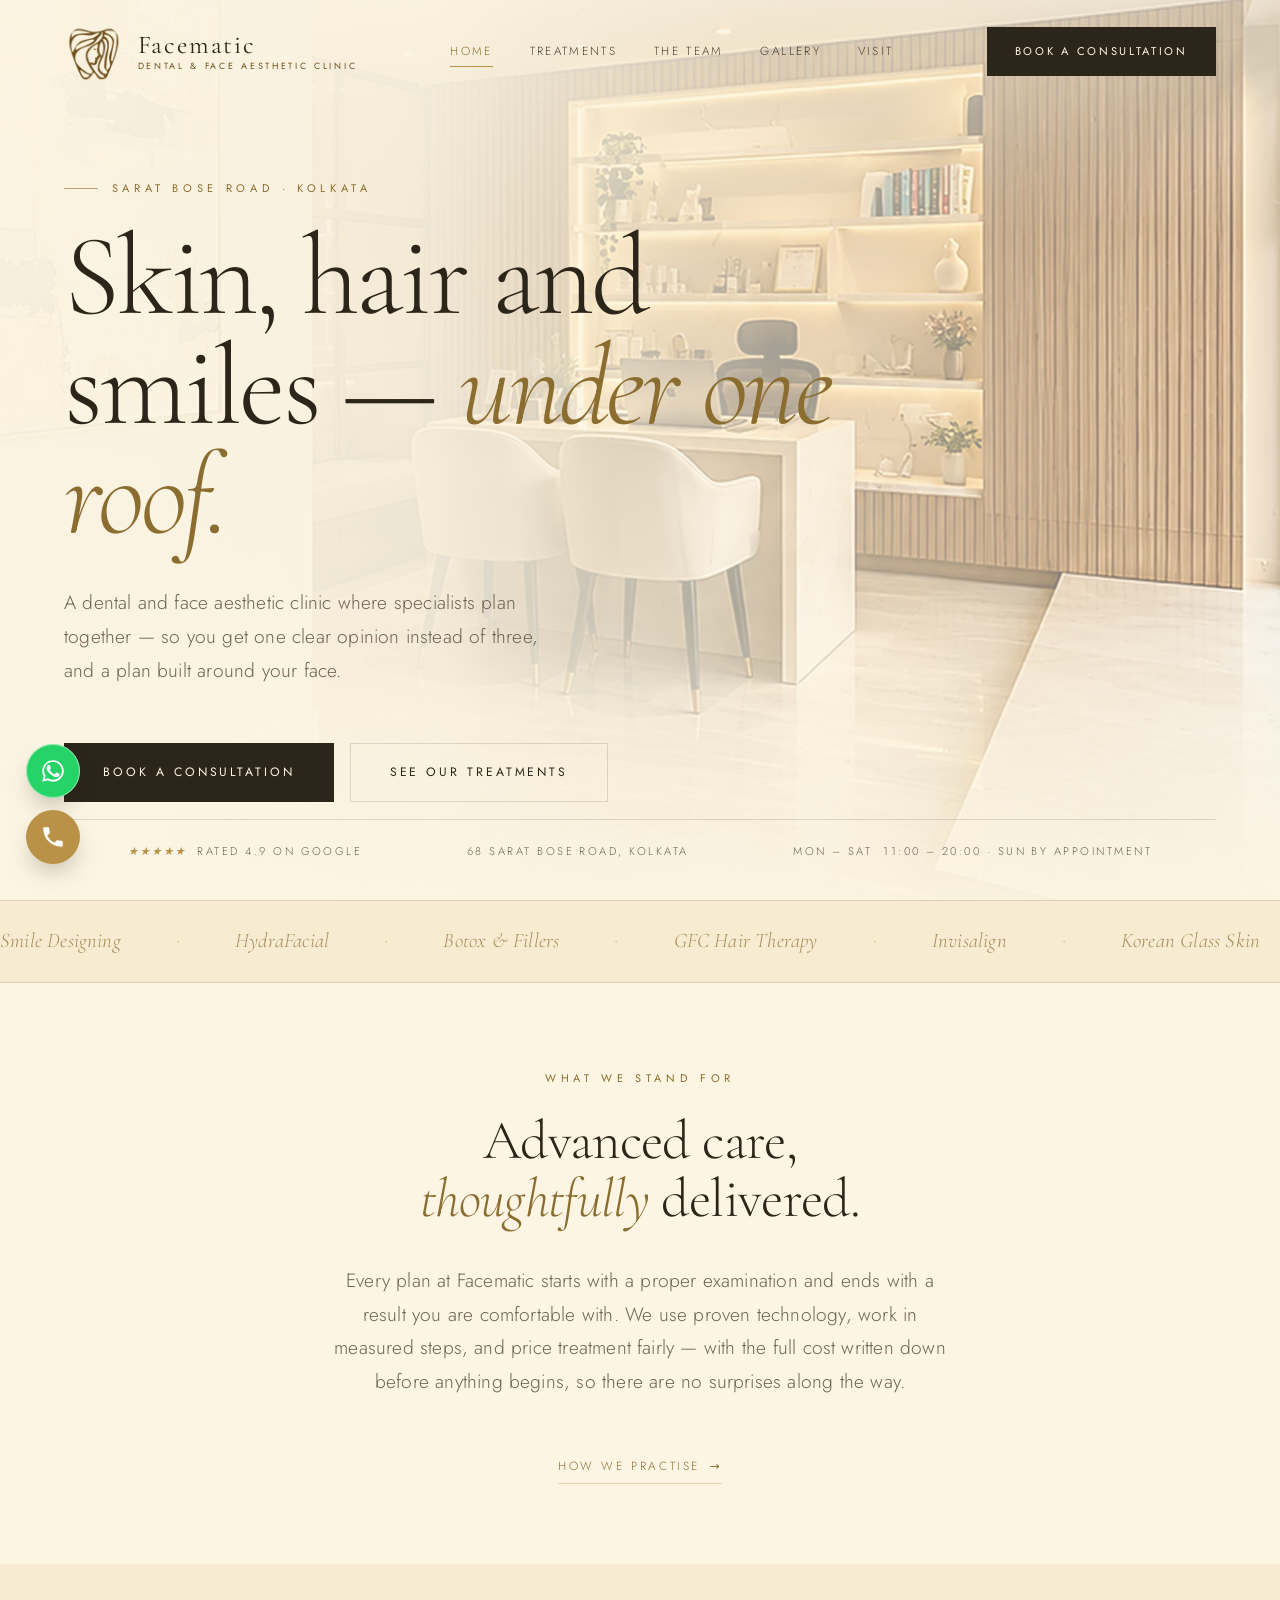
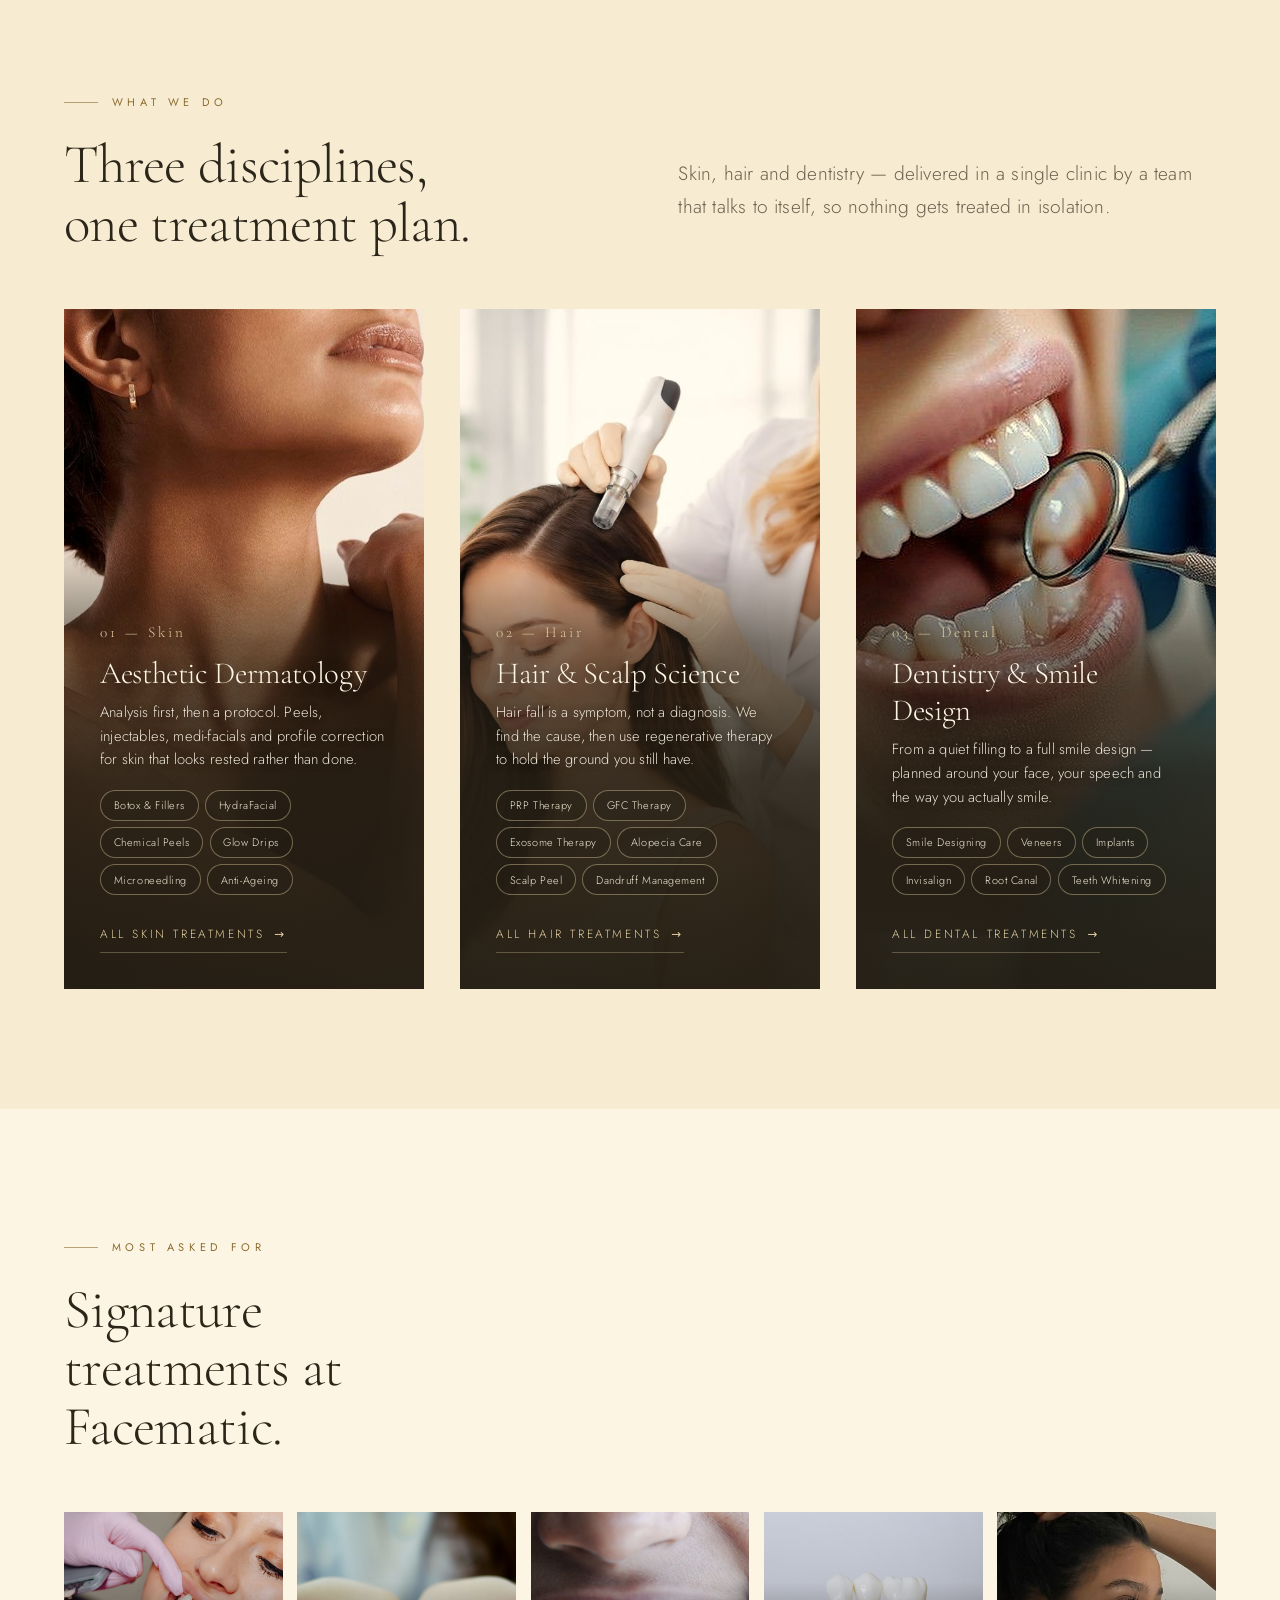
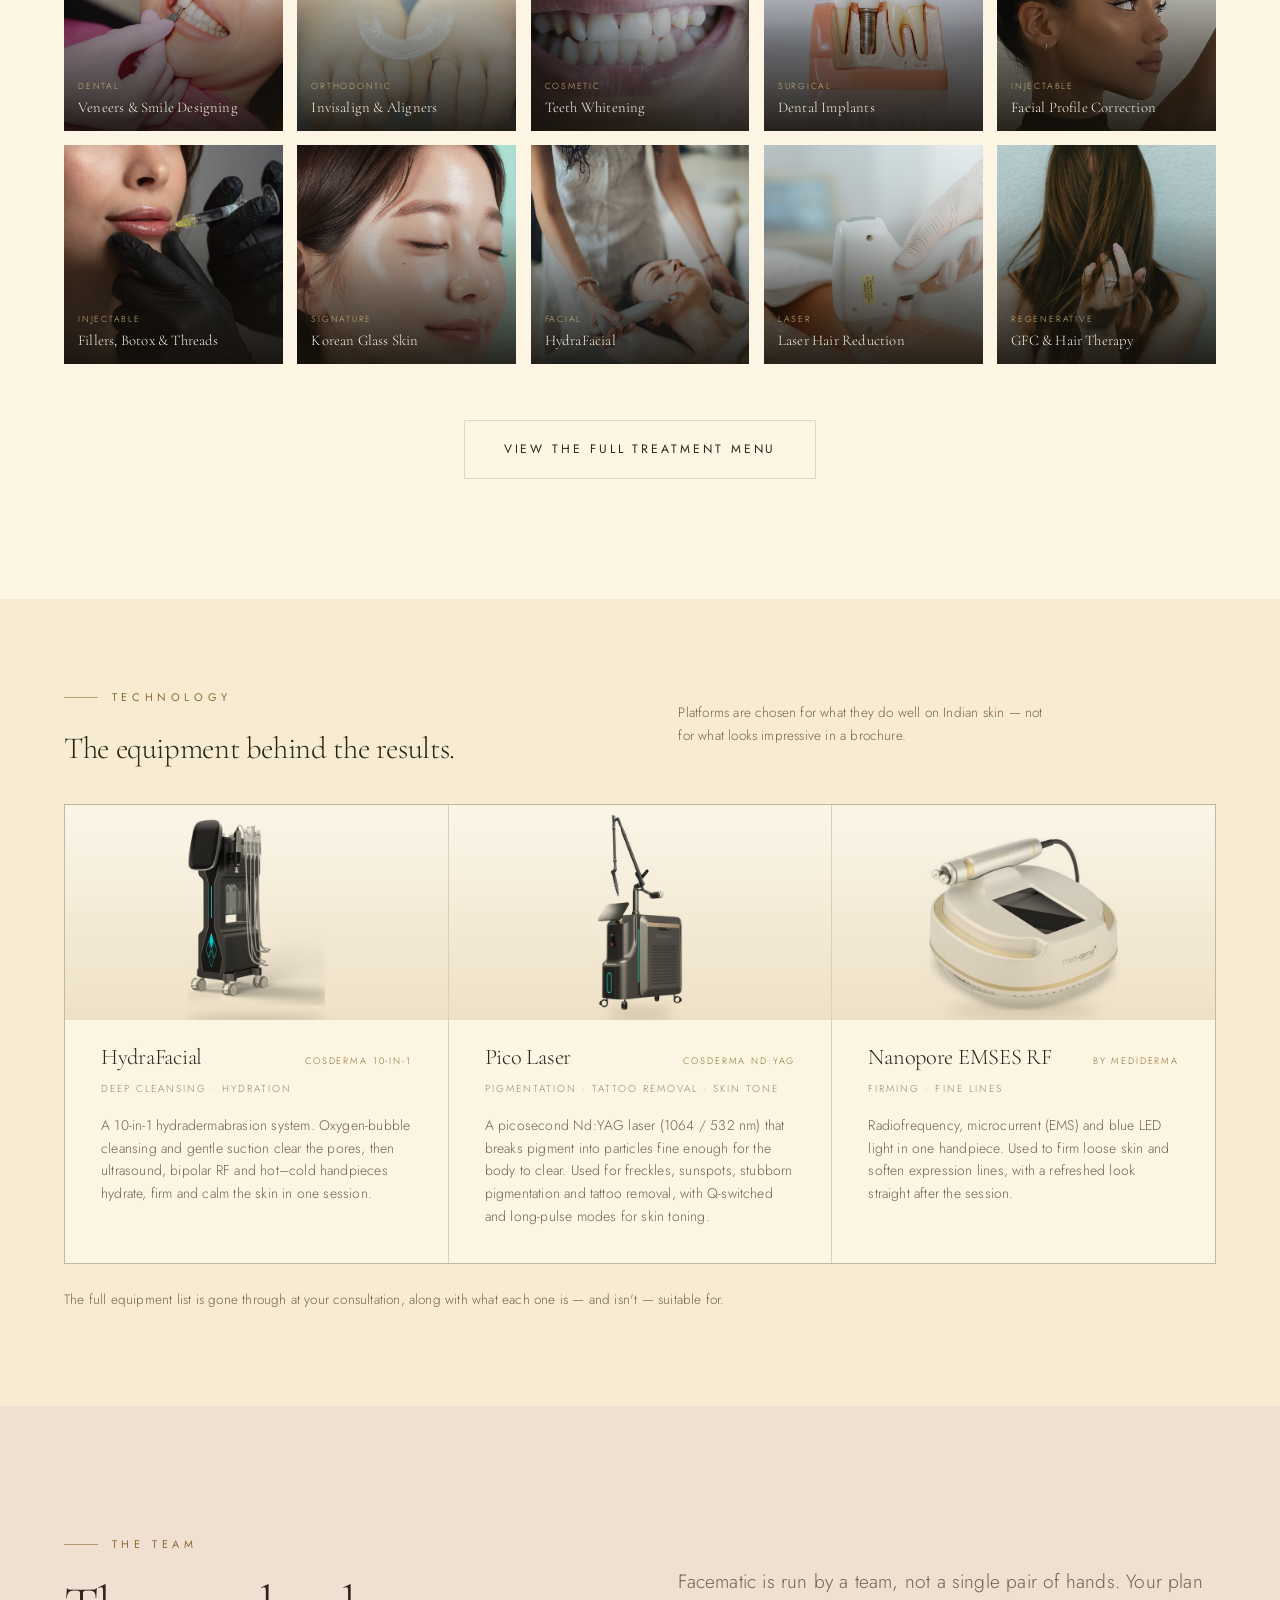
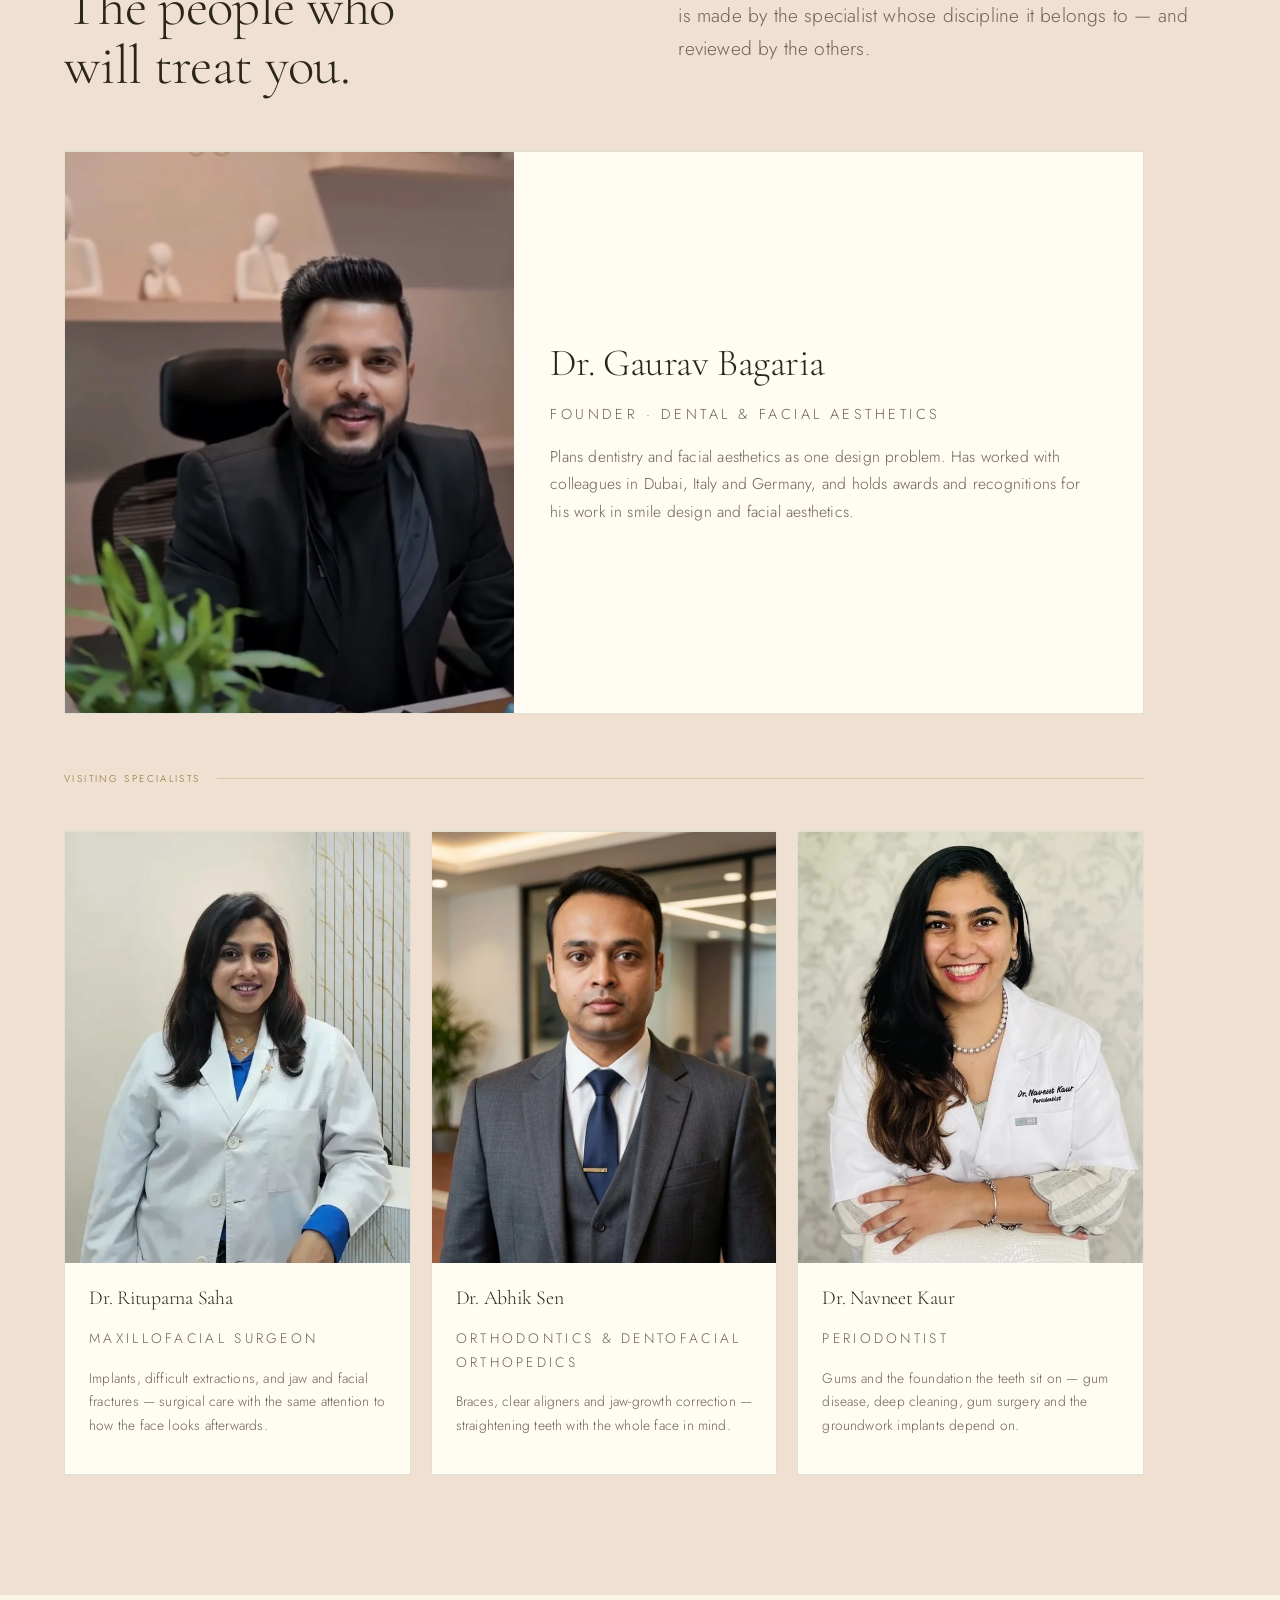
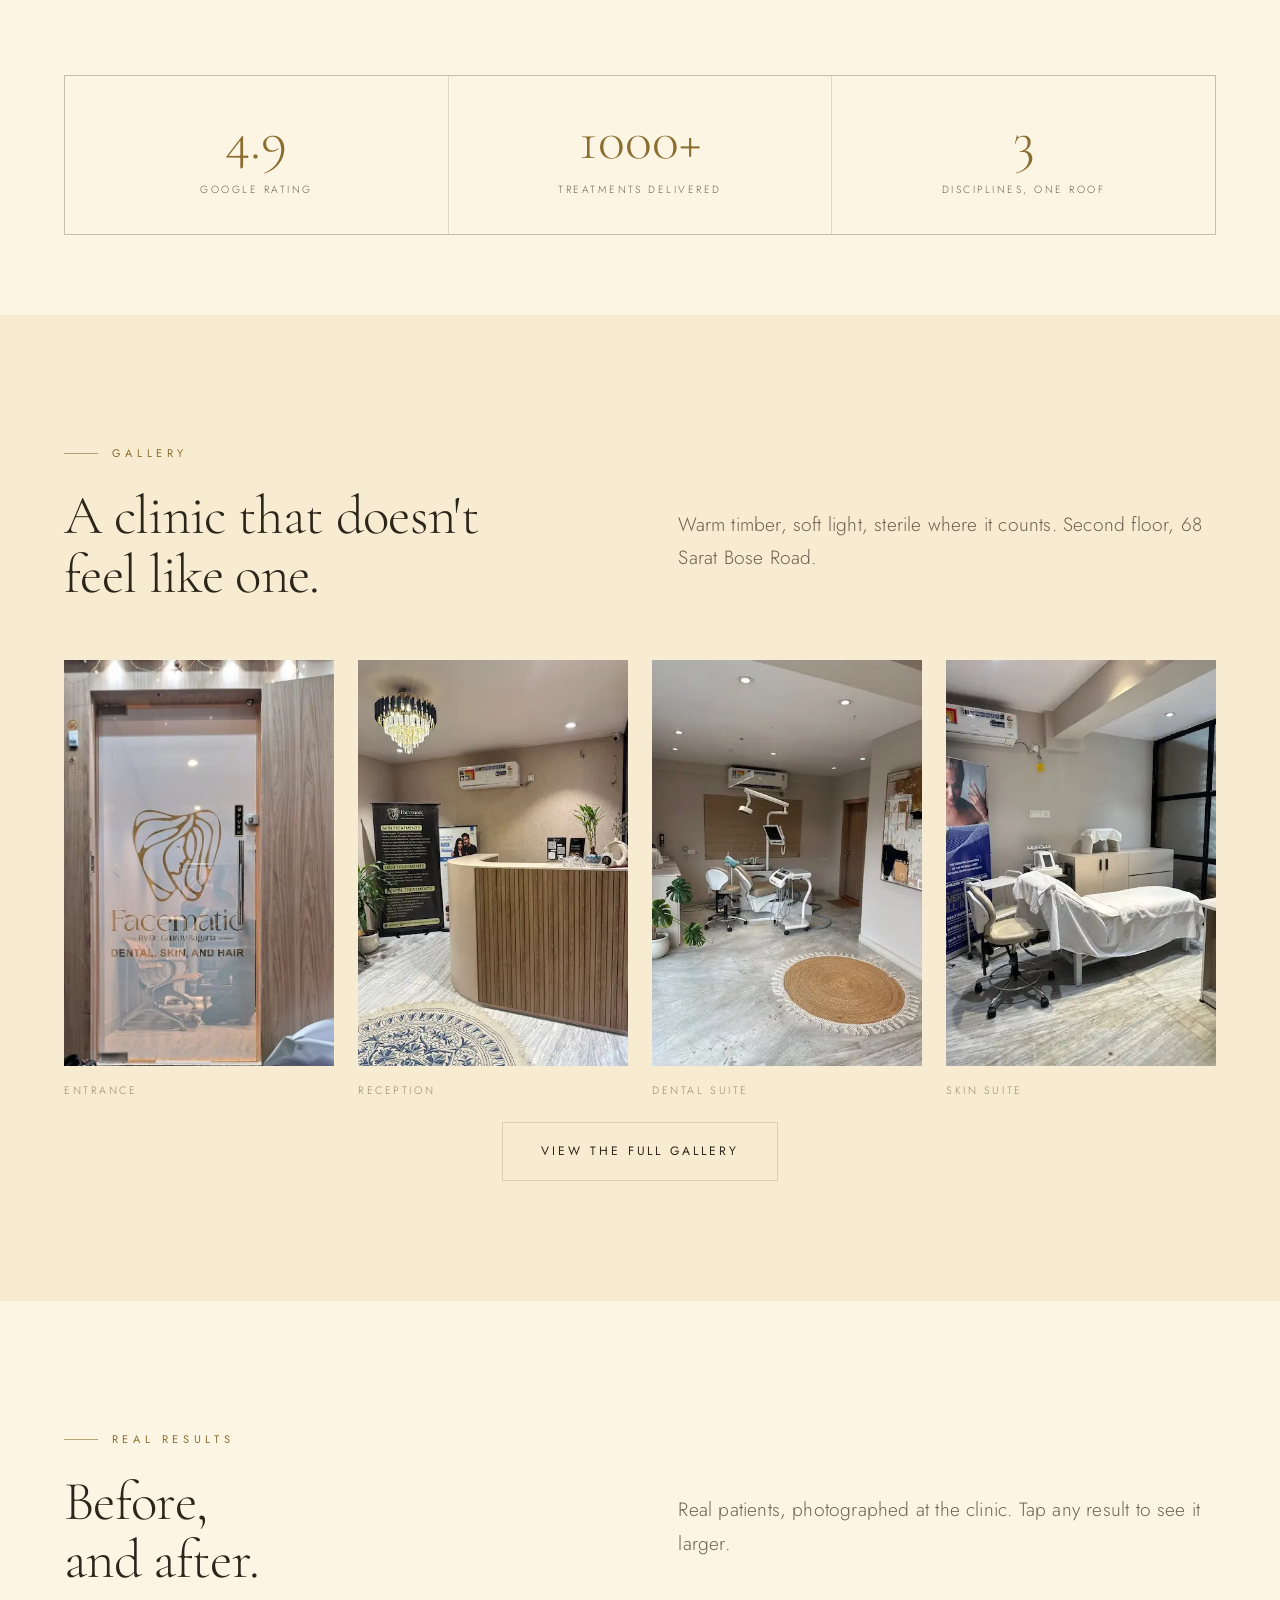
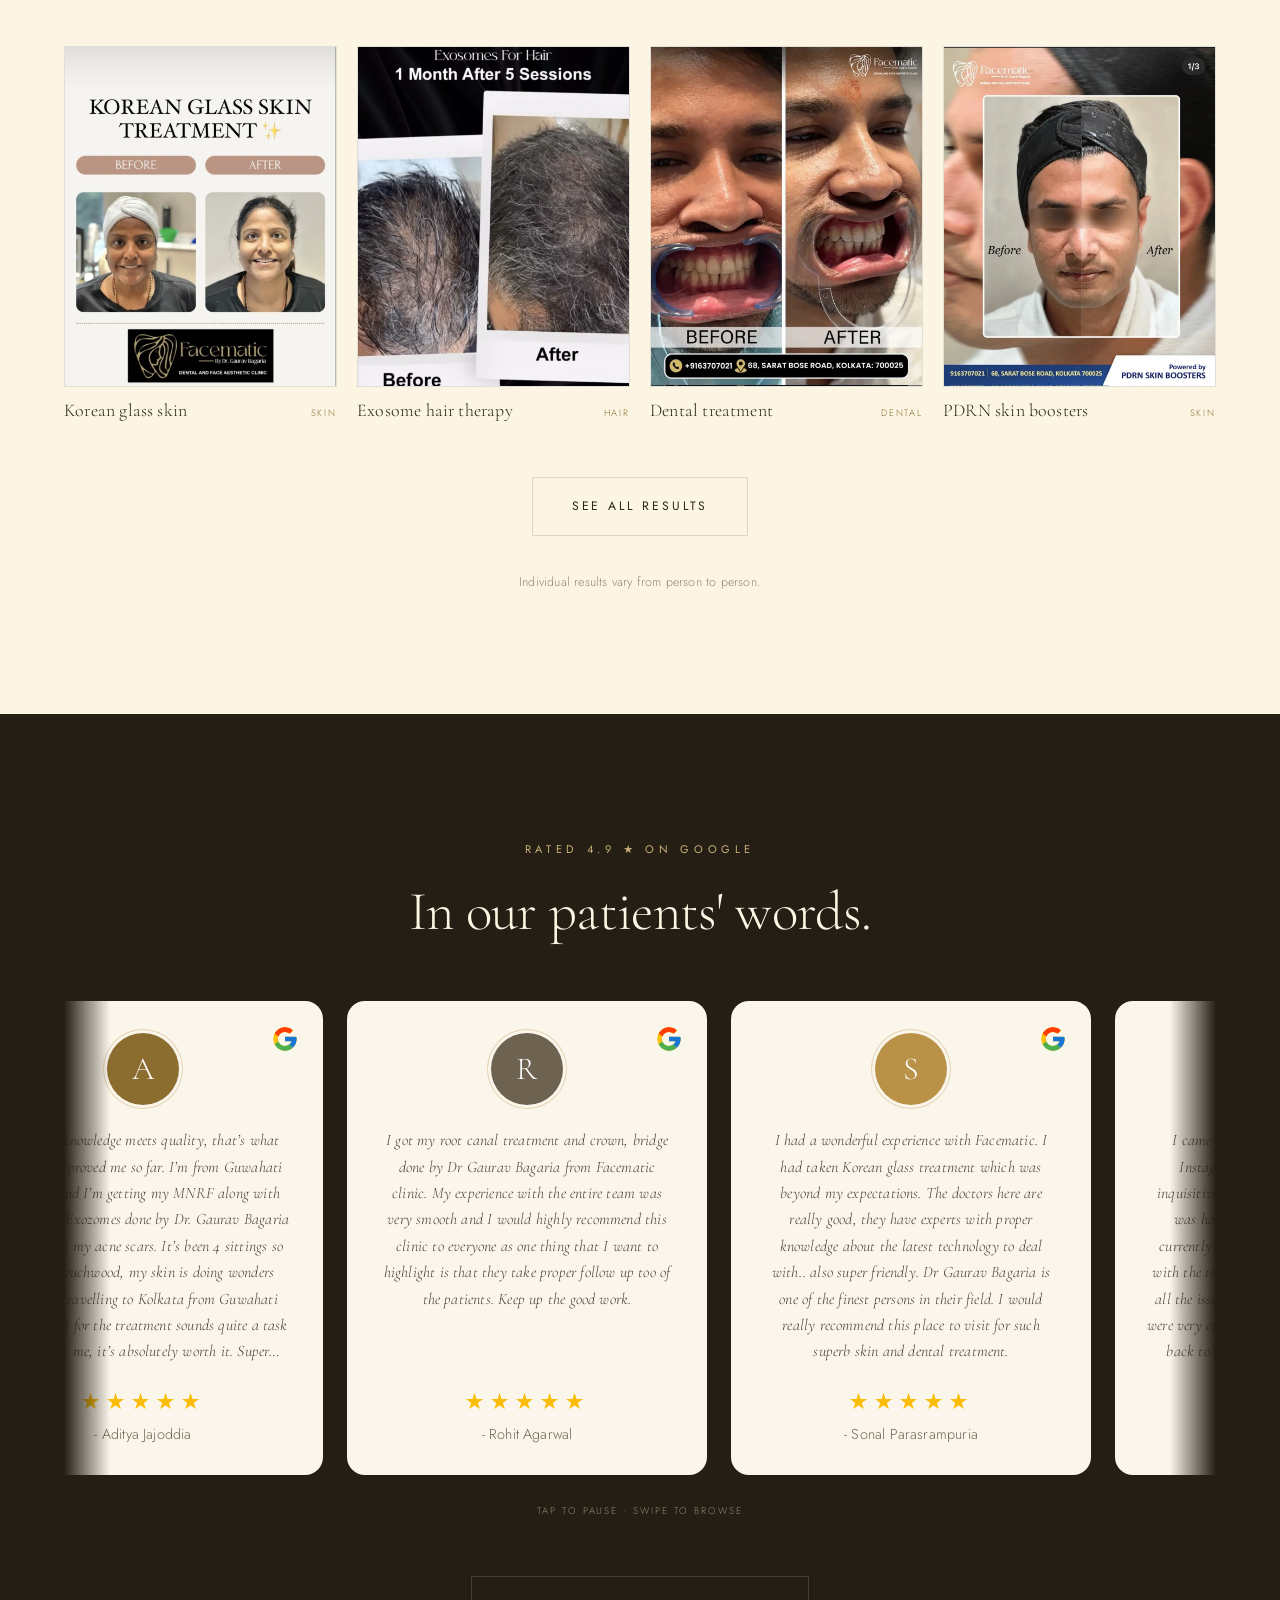
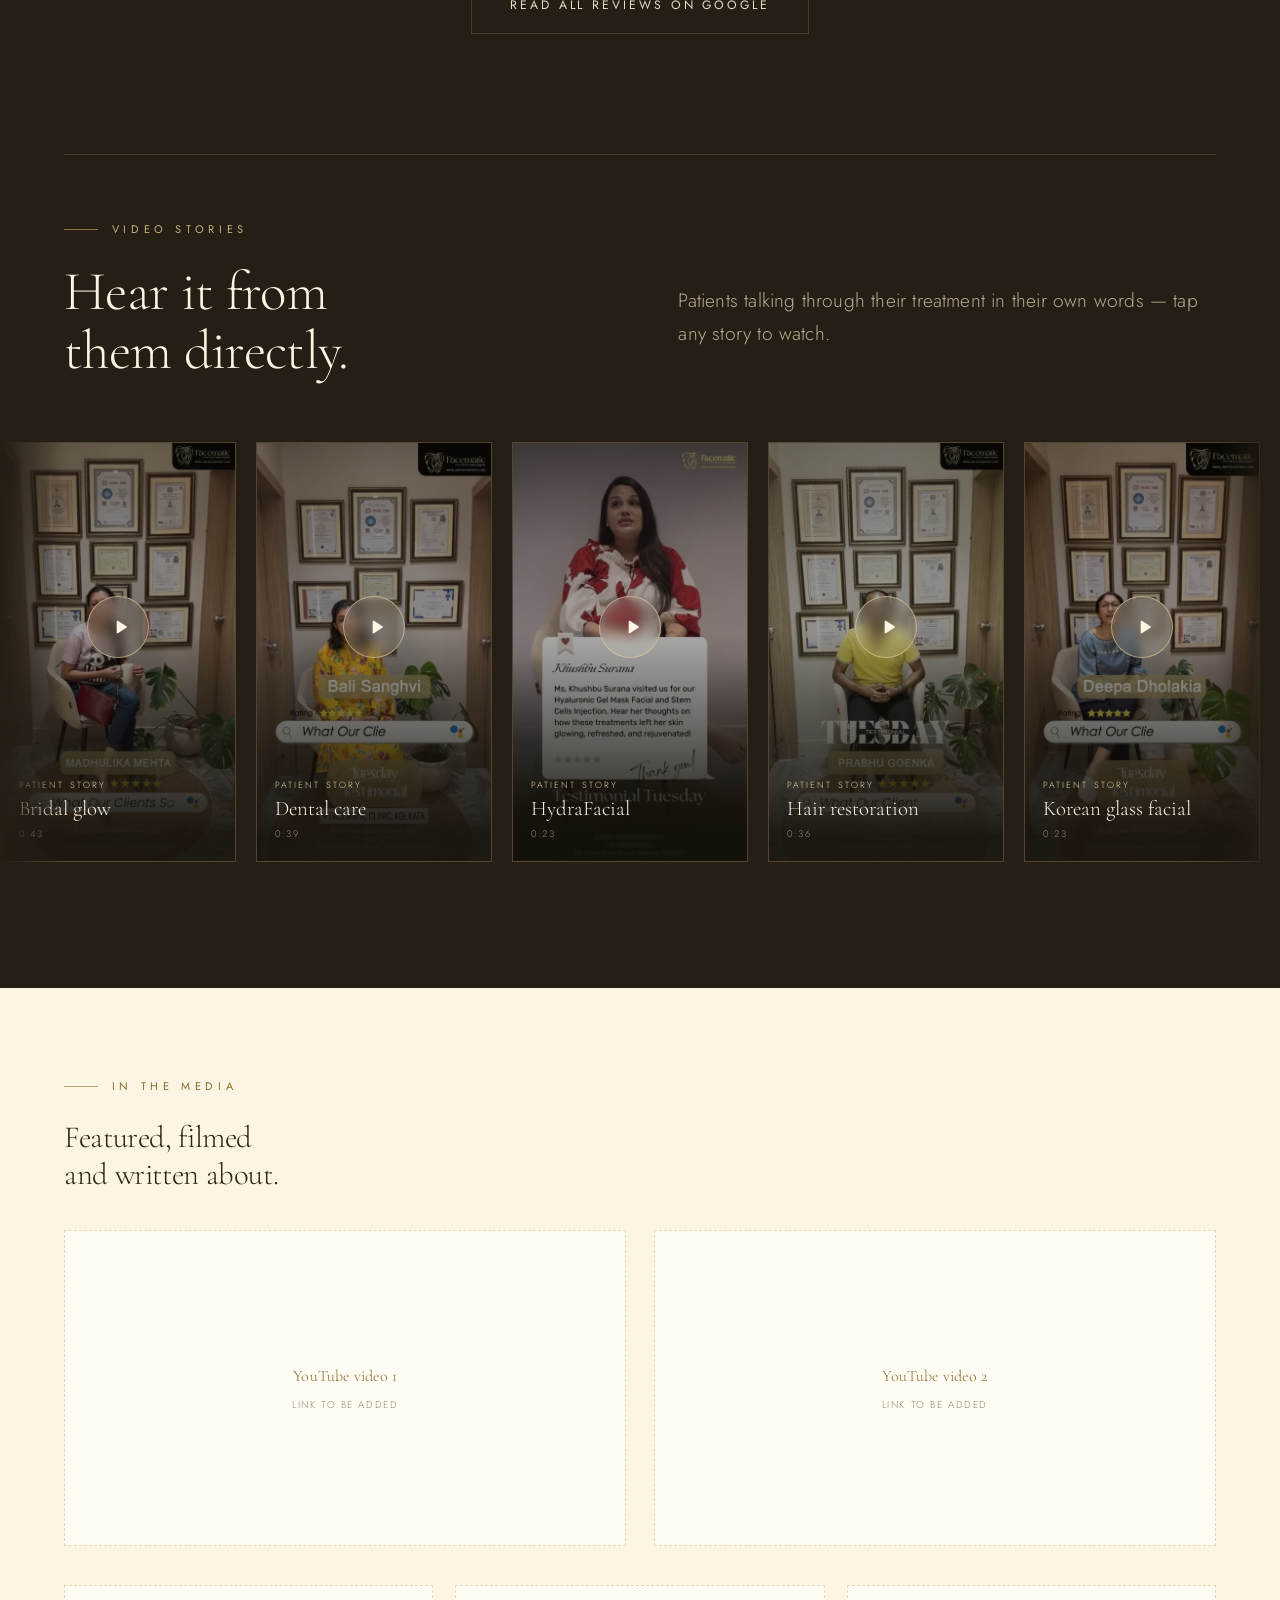
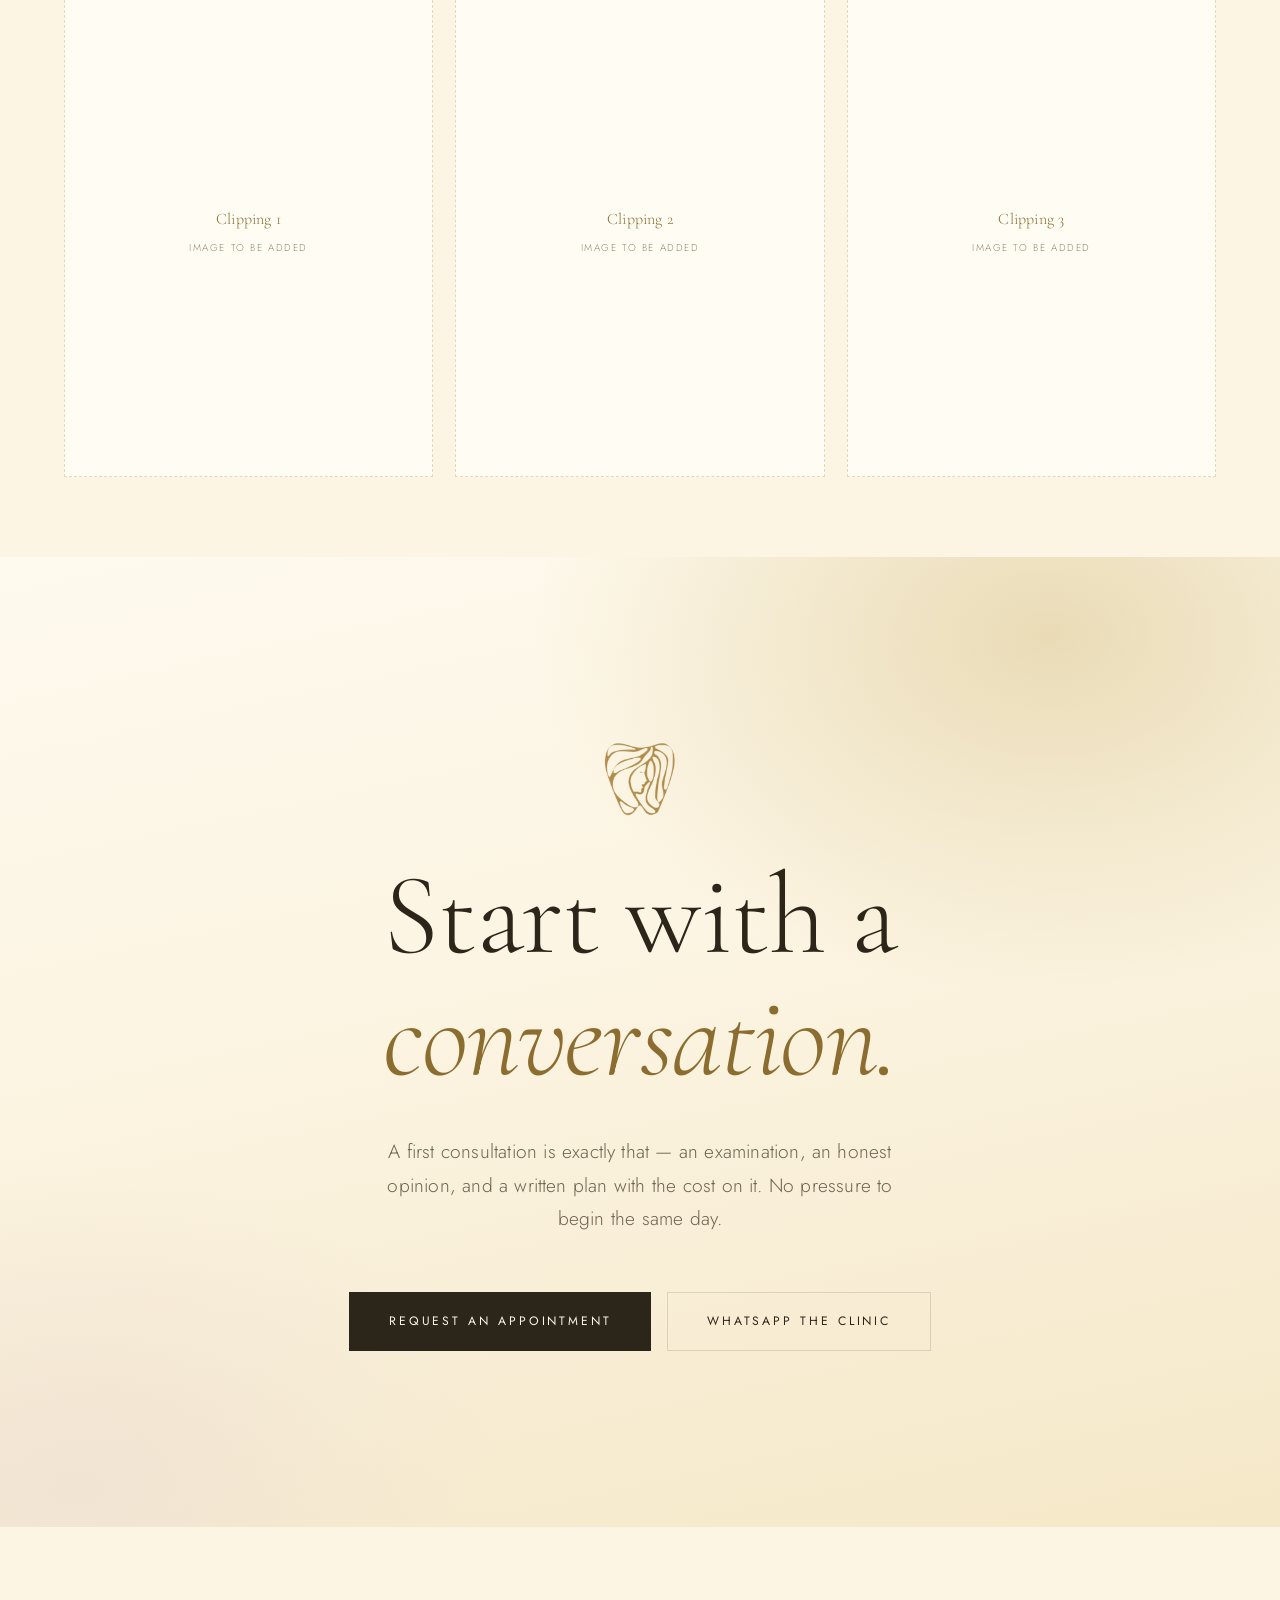
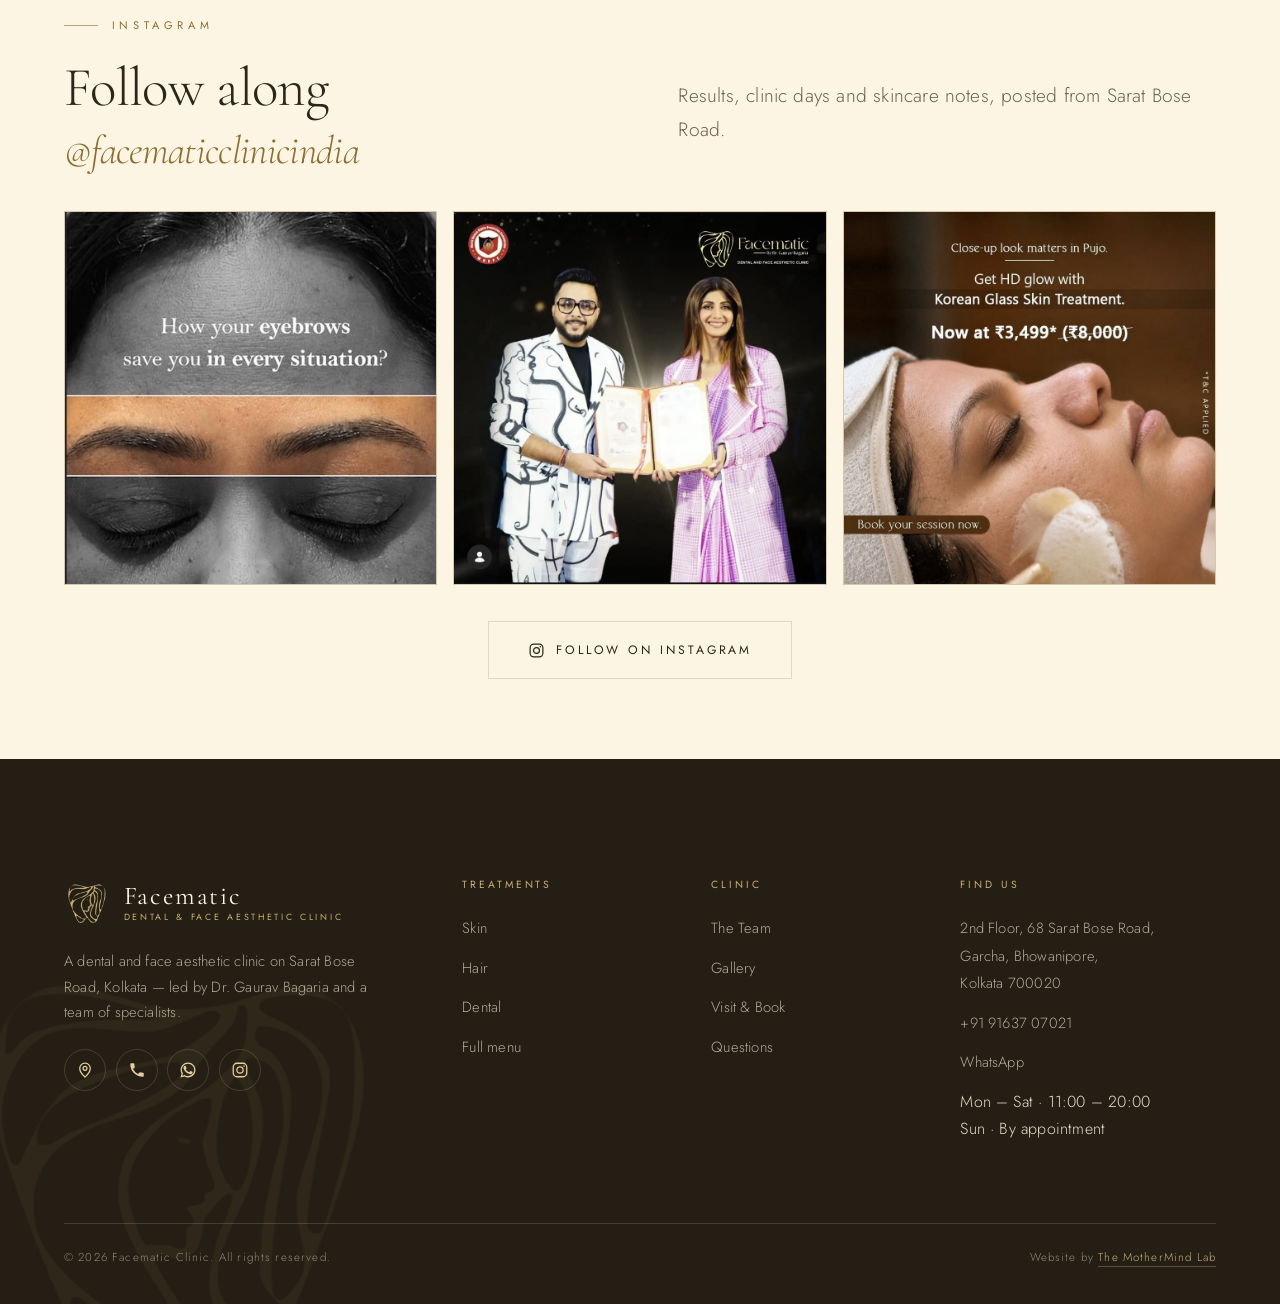
==== commit 781abb19: "Home page: Instagram grid before the footer Same three tiles and handle as the Visit page.  Co-Autho" ====
--- a/index.html
+++ b/index.html
@@ -14,7 +14,7 @@
 <meta property="og:image" content="https://facematic.in/assets/img/og-image.jpg">
 <meta name="twitter:card" content="summary_large_image">
 <link rel="icon" href="assets/img/mark-brand.png">
-<link rel="stylesheet" href="assets/css/facematic.css?v=52">
+<link rel="stylesheet" href="assets/css/facematic.css?v=53">
 </head>
 <body class="has-photo-hero">
 
@@ -833,6 +833,29 @@
   </div>
 </section>
 
+<!-- Images: assets/img/insta-1.jpg, insta-2.jpg, insta-3.jpg (square works best). -->
+<section class="section-sm" id="instagram">
+  <div class="wrap">
+    <div class="split" style="align-items:end;margin-bottom:var(--s4)">
+      <div class="reveal">
+        <p class="eyebrow">Instagram</p>
+        <h2 class="h2">Follow along<br><span class="ig-handle">@facematicclinicindia</span></h2>
+      </div>
+      <p class="lede reveal d1" style="padding-bottom:.5rem">
+        Results, clinic days and skincare notes, posted from Sarat Bose Road.
+      </p>
+    </div>
+    <div class="ig-grid">
+      <a class="ig-tile reveal" href="https://www.instagram.com/facematicclinicindia/" target="_blank" rel="noopener" aria-label="See this post on Facematic's Instagram"><img src="assets/img/insta-1.jpg" alt="Facematic on Instagram" loading="lazy" onerror="this.remove()"><span class="ig-hover"><svg viewBox="0 0 24 24" fill="none" stroke="currentColor" stroke-width="1.7" aria-hidden="true"><rect x="3" y="3" width="18" height="18" rx="5"/><circle cx="12" cy="12" r="4.2"/><circle cx="17.4" cy="6.6" r="1.1" fill="currentColor" stroke="none"/></svg></span></a>
+      <a class="ig-tile reveal d1" href="https://www.instagram.com/facematicclinicindia/" target="_blank" rel="noopener" aria-label="See this post on Facematic's Instagram"><img src="assets/img/insta-2.jpg" alt="Facematic on Instagram" loading="lazy" onerror="this.remove()"><span class="ig-hover"><svg viewBox="0 0 24 24" fill="none" stroke="currentColor" stroke-width="1.7" aria-hidden="true"><rect x="3" y="3" width="18" height="18" rx="5"/><circle cx="12" cy="12" r="4.2"/><circle cx="17.4" cy="6.6" r="1.1" fill="currentColor" stroke="none"/></svg></span></a>
+      <a class="ig-tile reveal d2" href="https://www.instagram.com/facematicclinicindia/" target="_blank" rel="noopener" aria-label="See this post on Facematic's Instagram"><img src="assets/img/insta-3.jpg" alt="Facematic on Instagram" loading="lazy" onerror="this.remove()"><span class="ig-hover"><svg viewBox="0 0 24 24" fill="none" stroke="currentColor" stroke-width="1.7" aria-hidden="true"><rect x="3" y="3" width="18" height="18" rx="5"/><circle cx="12" cy="12" r="4.2"/><circle cx="17.4" cy="6.6" r="1.1" fill="currentColor" stroke="none"/></svg></span></a>
+    </div>
+    <div class="center mt4 reveal">
+      <a class="btn btn-ghost ig-btn" href="https://www.instagram.com/facematicclinicindia/" target="_blank" rel="noopener"><svg viewBox="0 0 24 24" fill="none" stroke="currentColor" stroke-width="1.7" aria-hidden="true"><rect x="3" y="3" width="18" height="18" rx="5"/><circle cx="12" cy="12" r="4.2"/><circle cx="17.4" cy="6.6" r="1.1" fill="currentColor" stroke="none"/></svg> Follow on Instagram</a>
+    </div>
+  </div>
+</section>
+
 <!-- ============ FOOTER ============ -->
 <footer class="ftr">
   <img class="ftr-mark" src="assets/img/mark-gold.png" alt="">
@@ -924,6 +947,6 @@
   </div>
 </div>
 
-<script src="assets/js/facematic.js?v=52"></script>
+<script src="assets/js/facematic.js?v=53"></script>
 </body>
 </html>
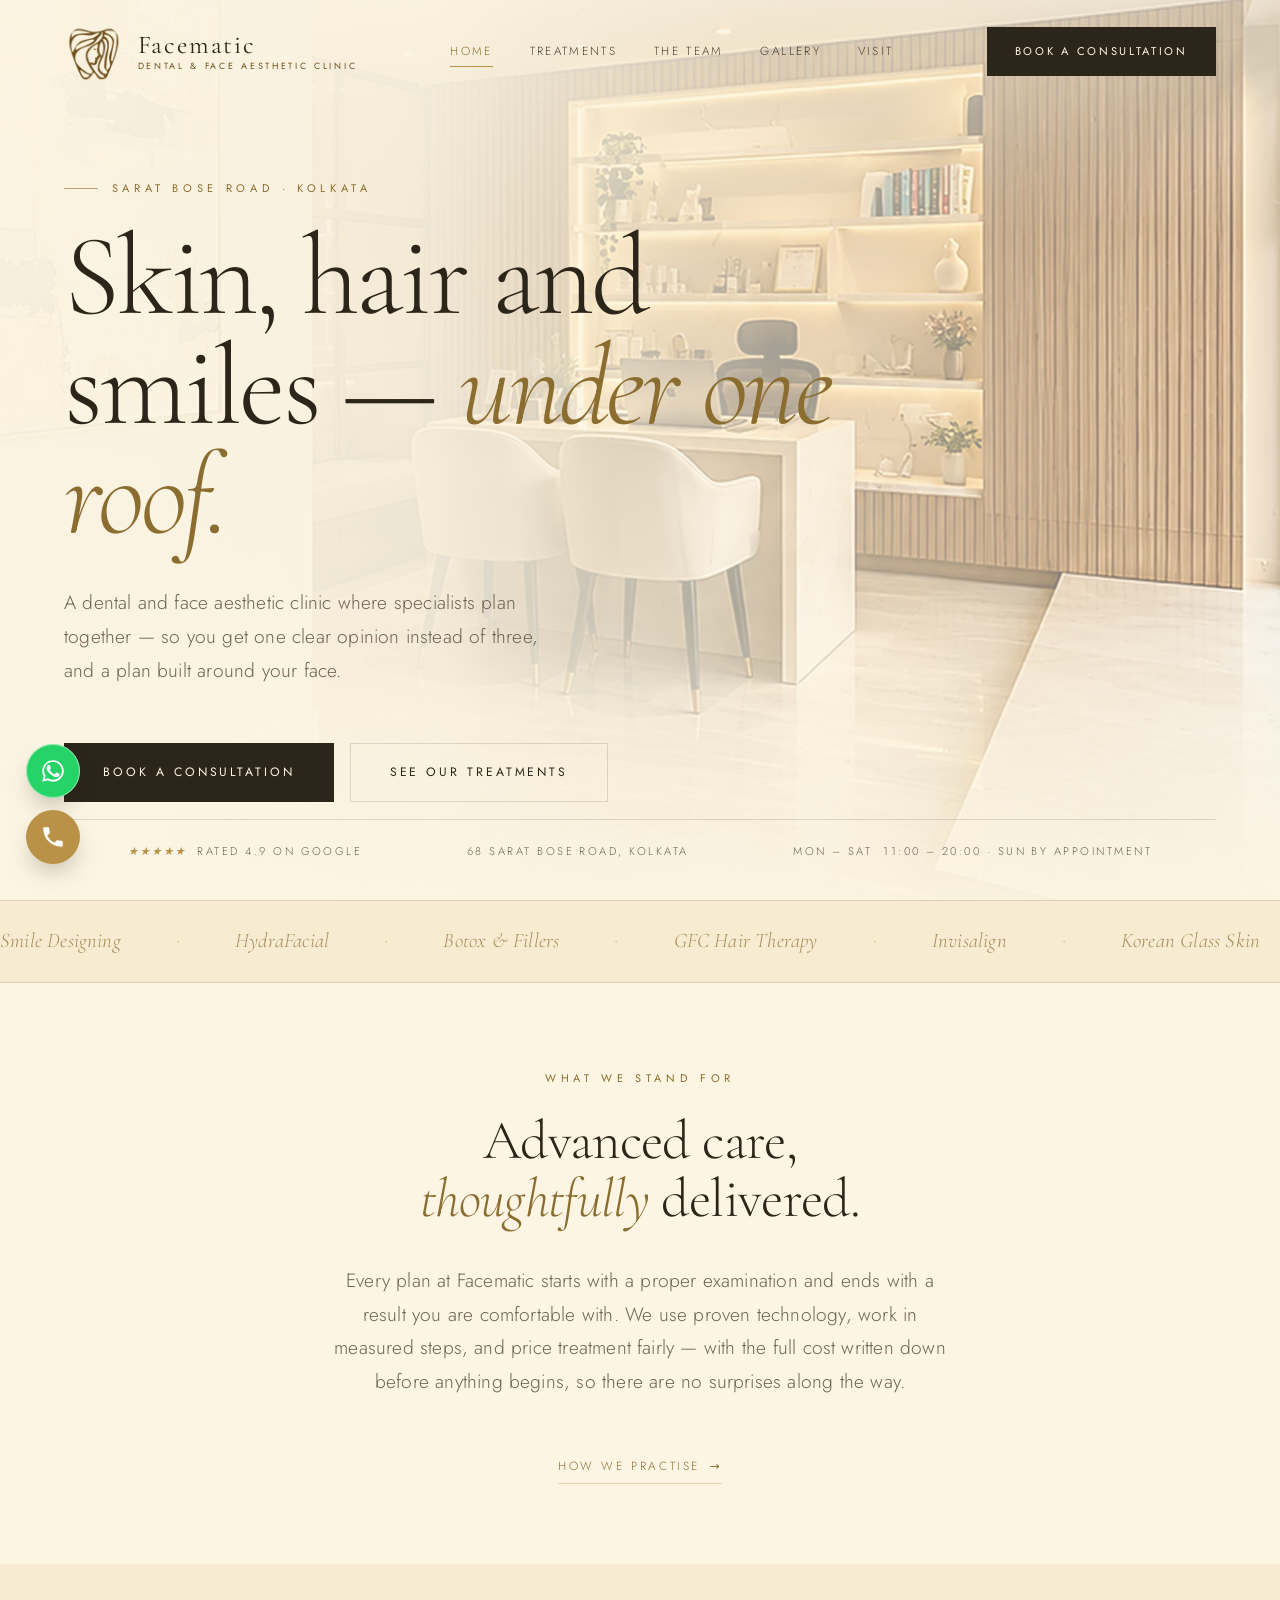
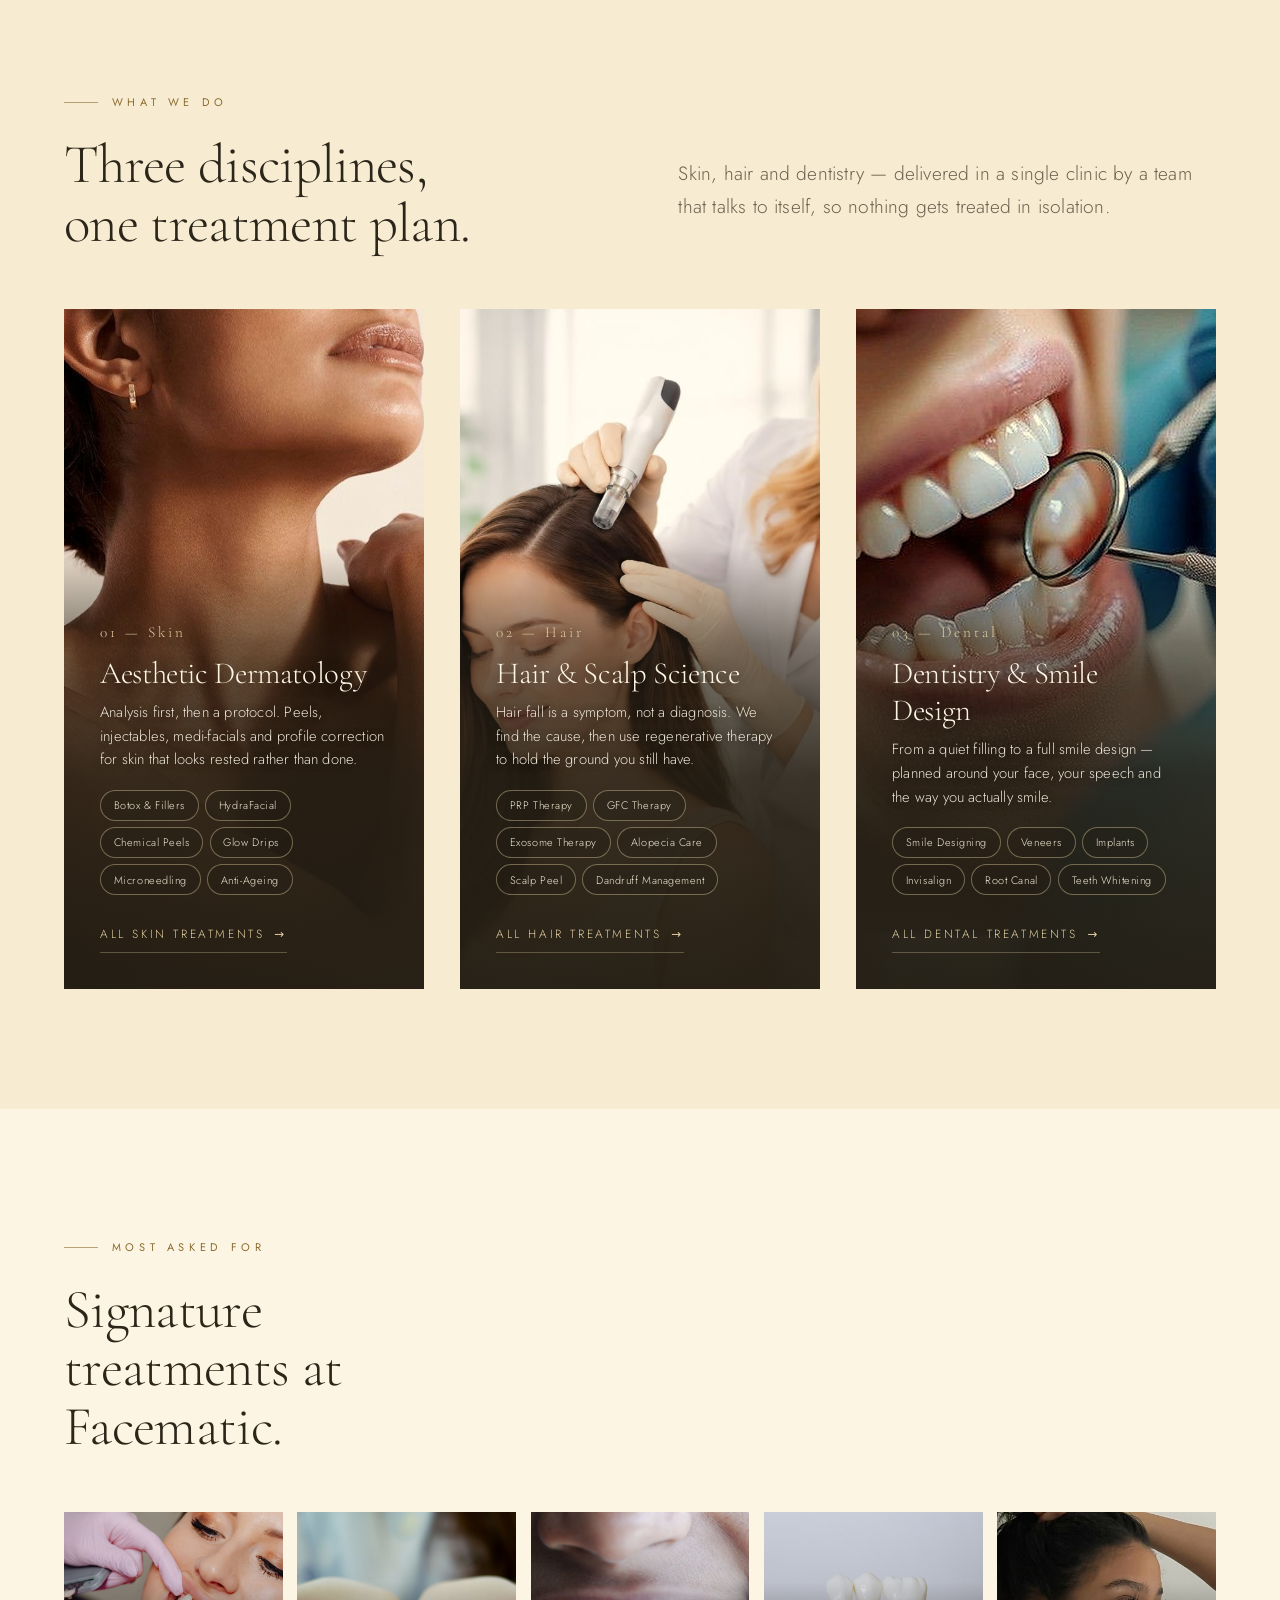
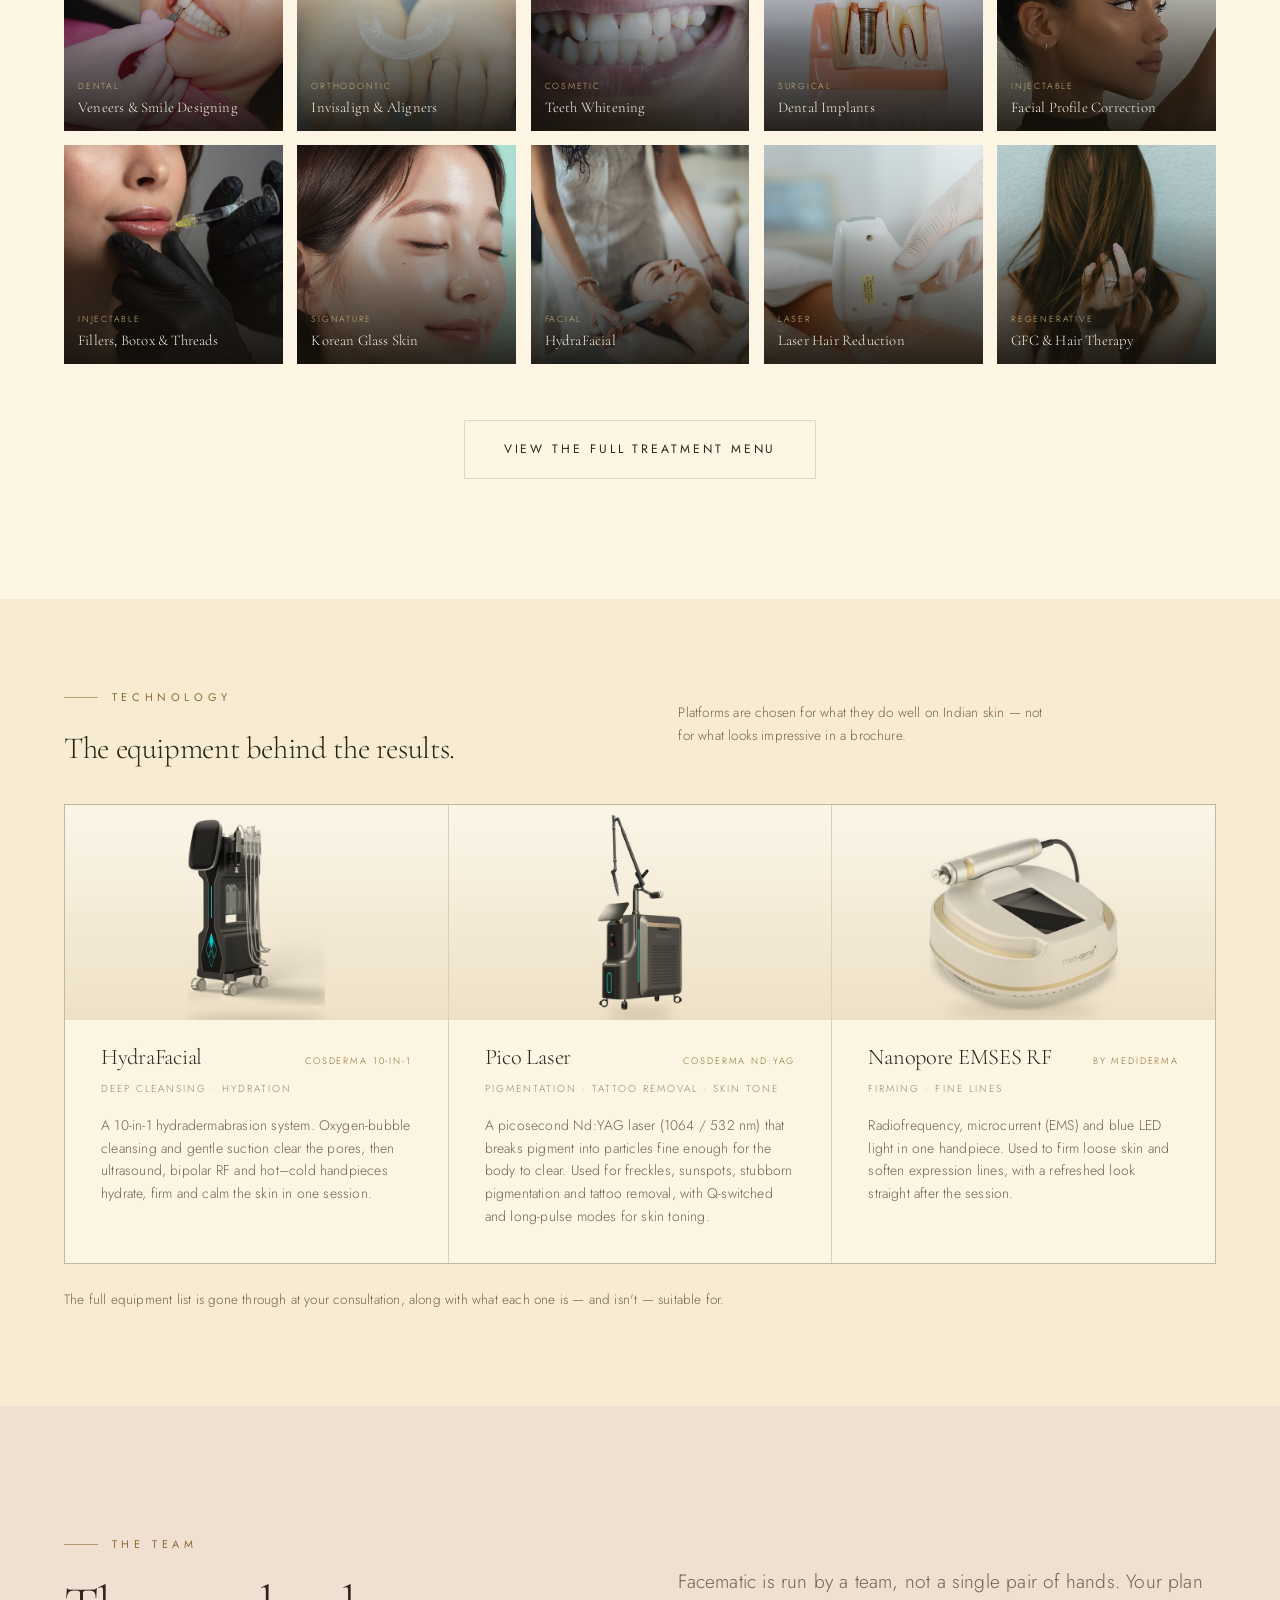
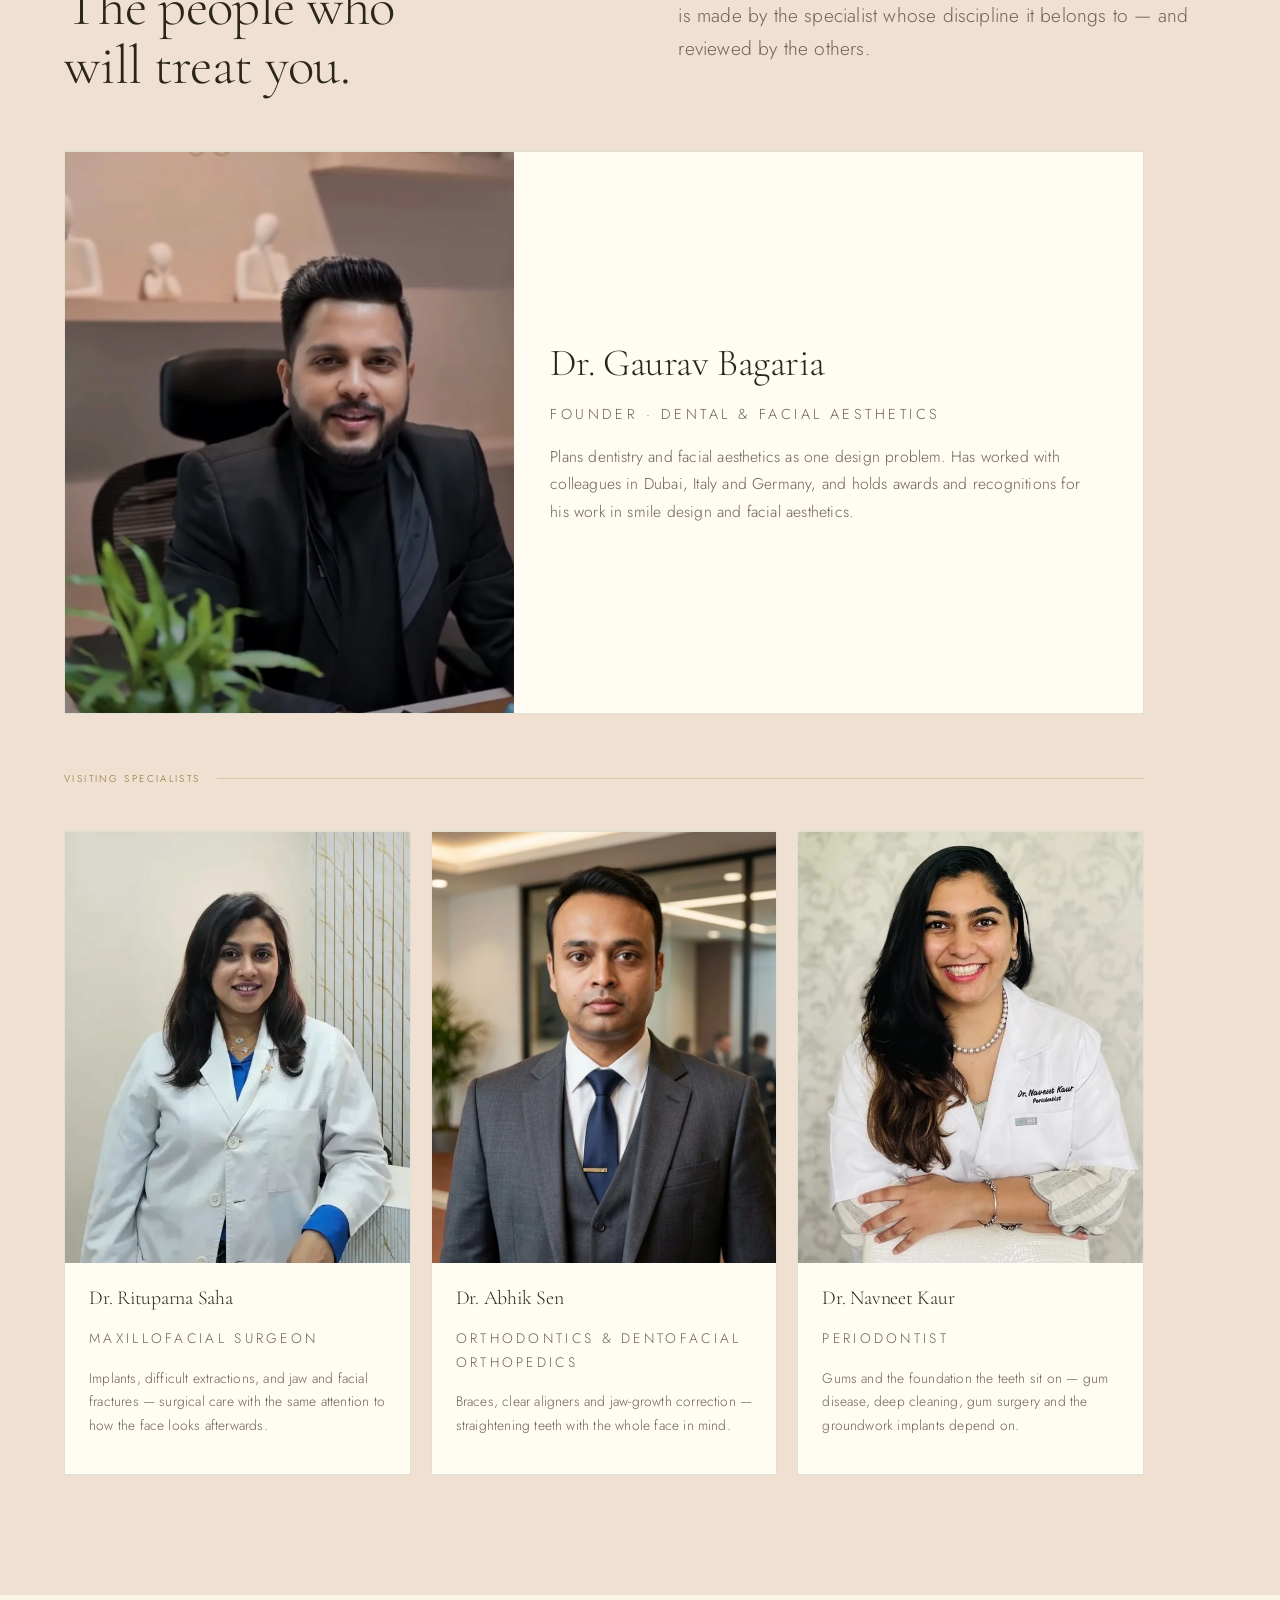
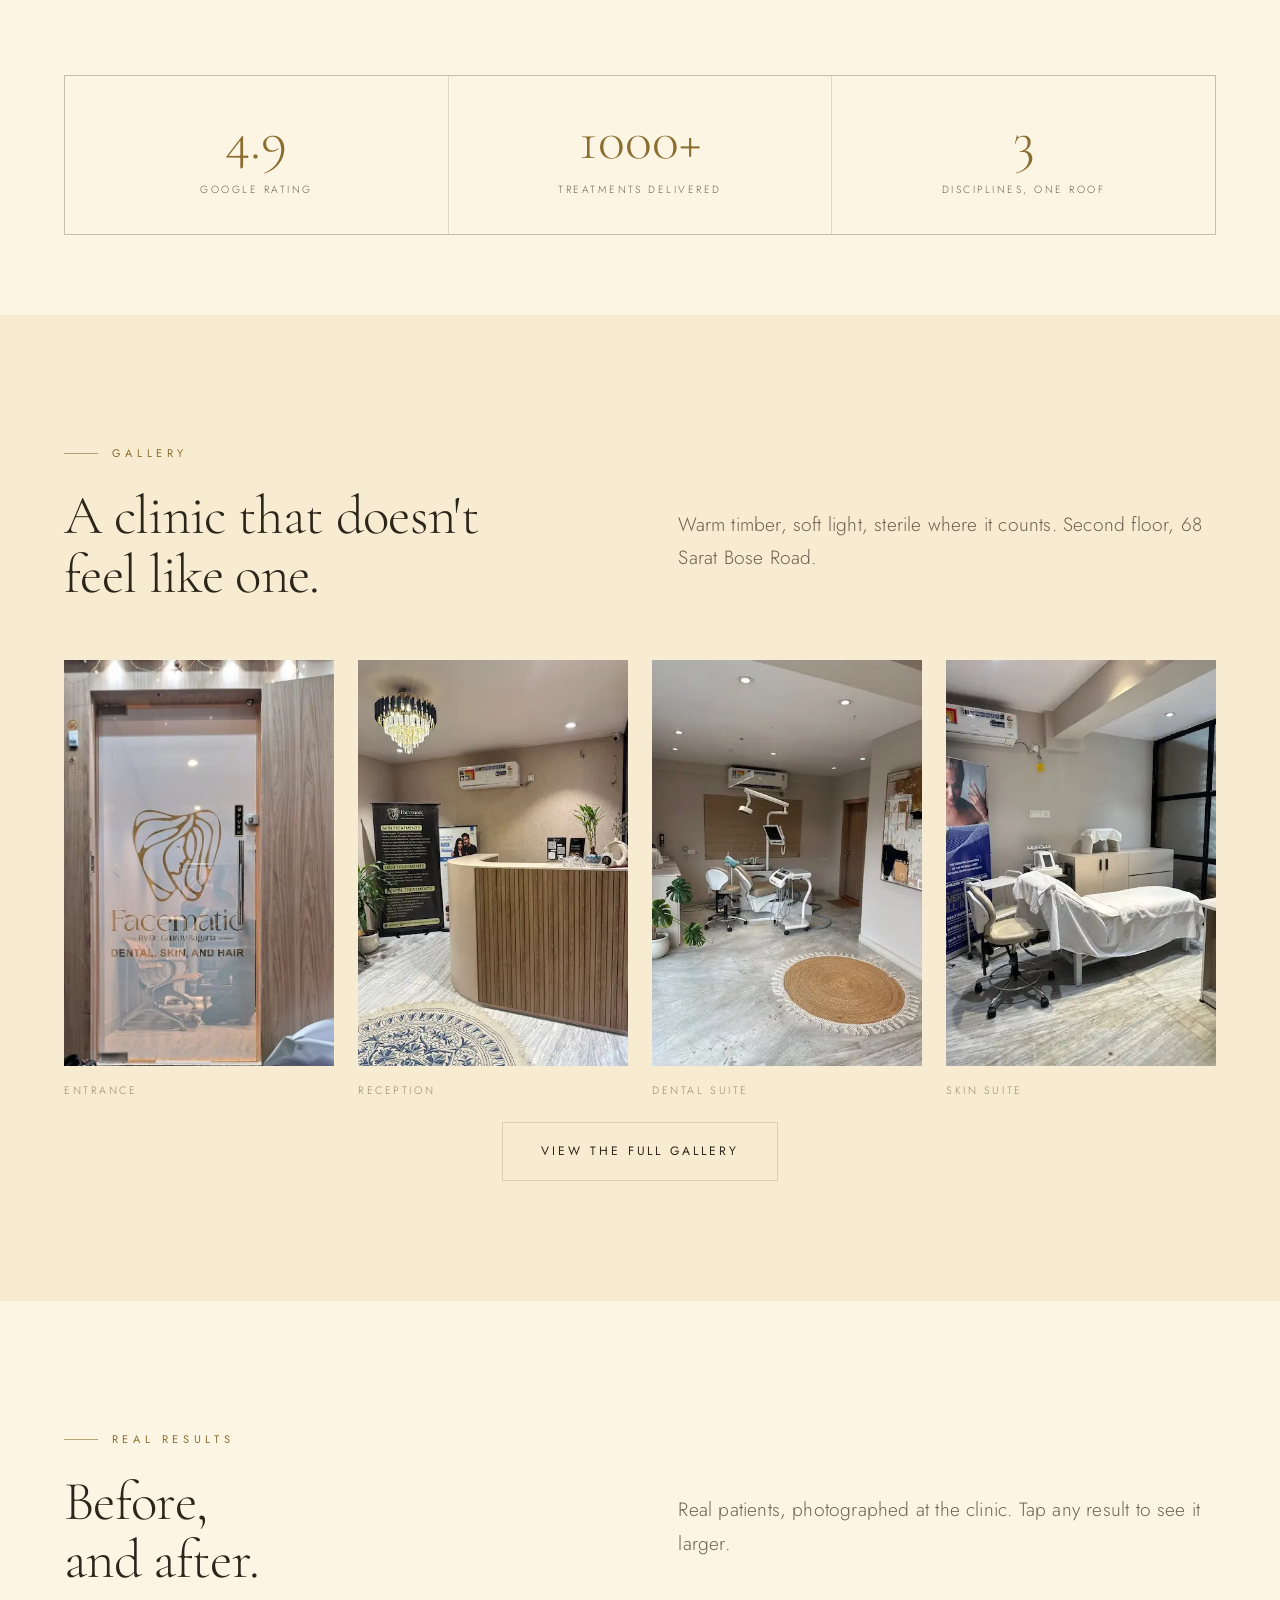
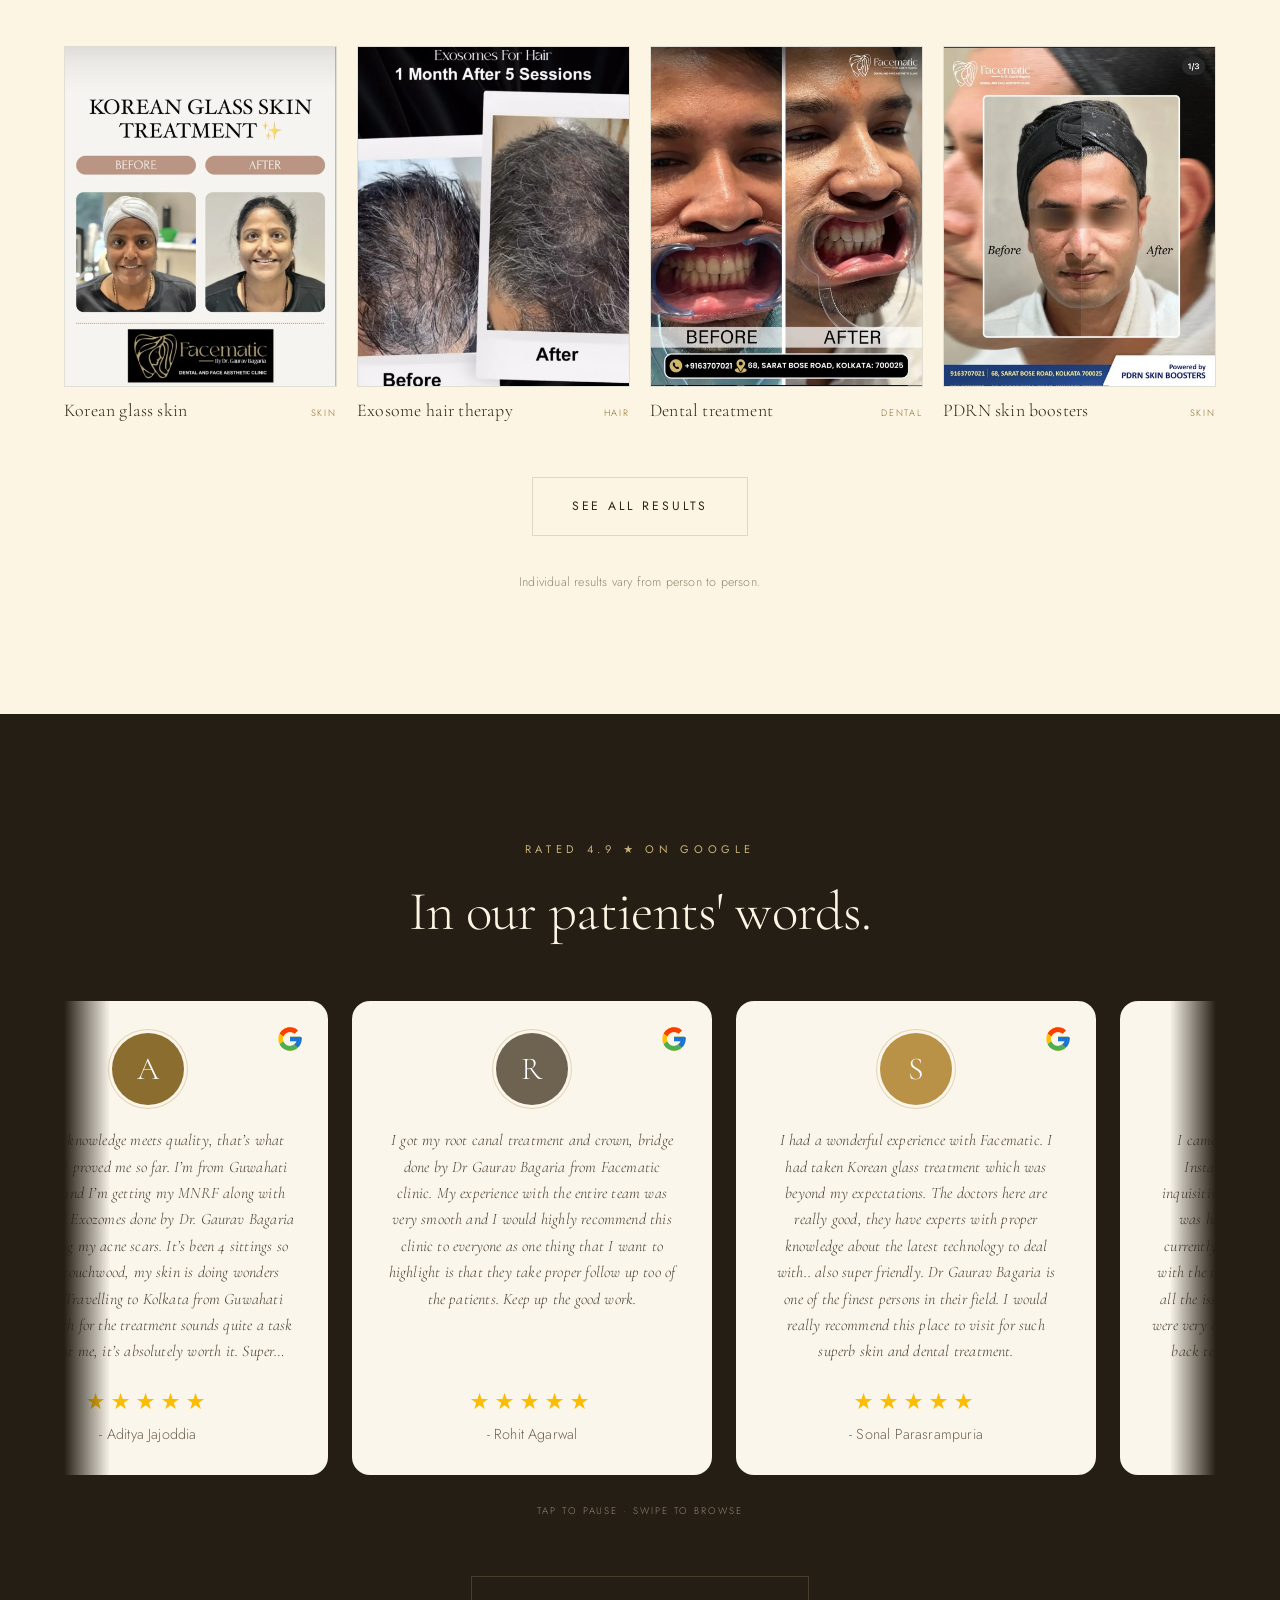
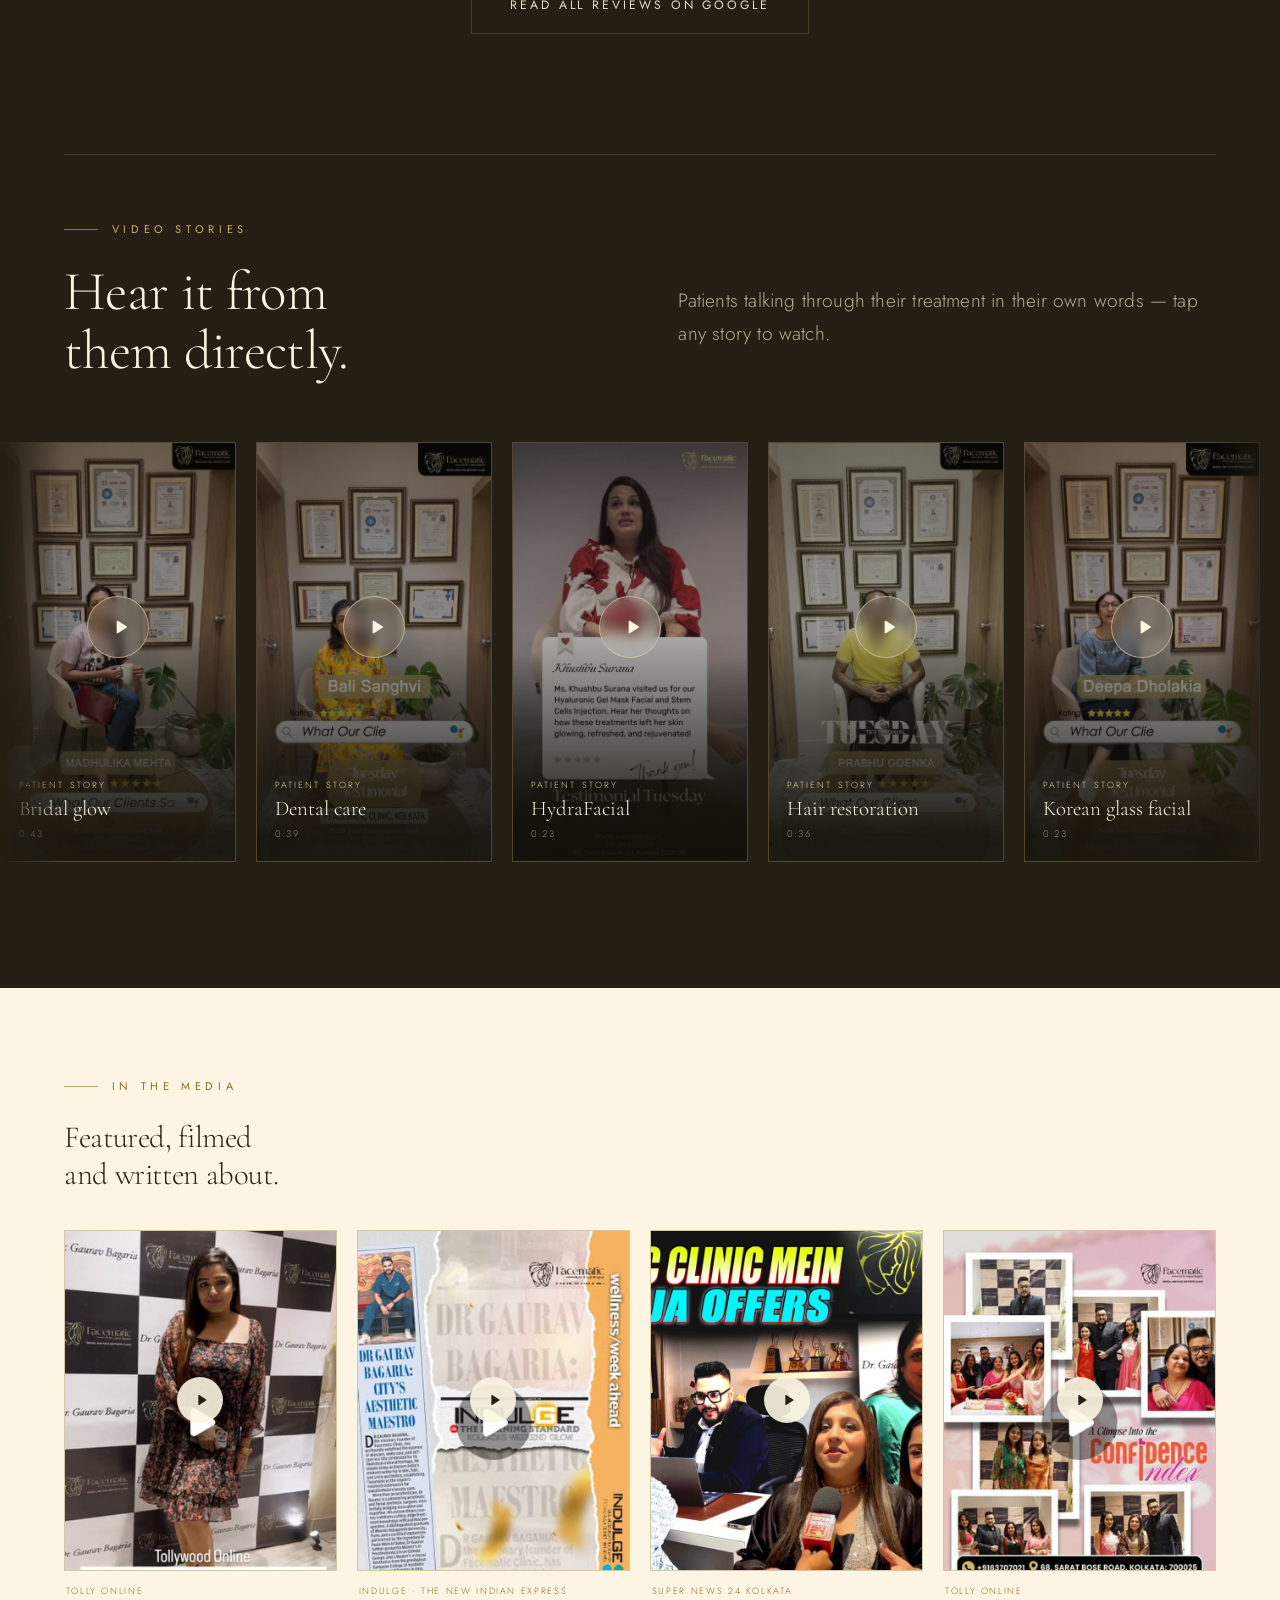
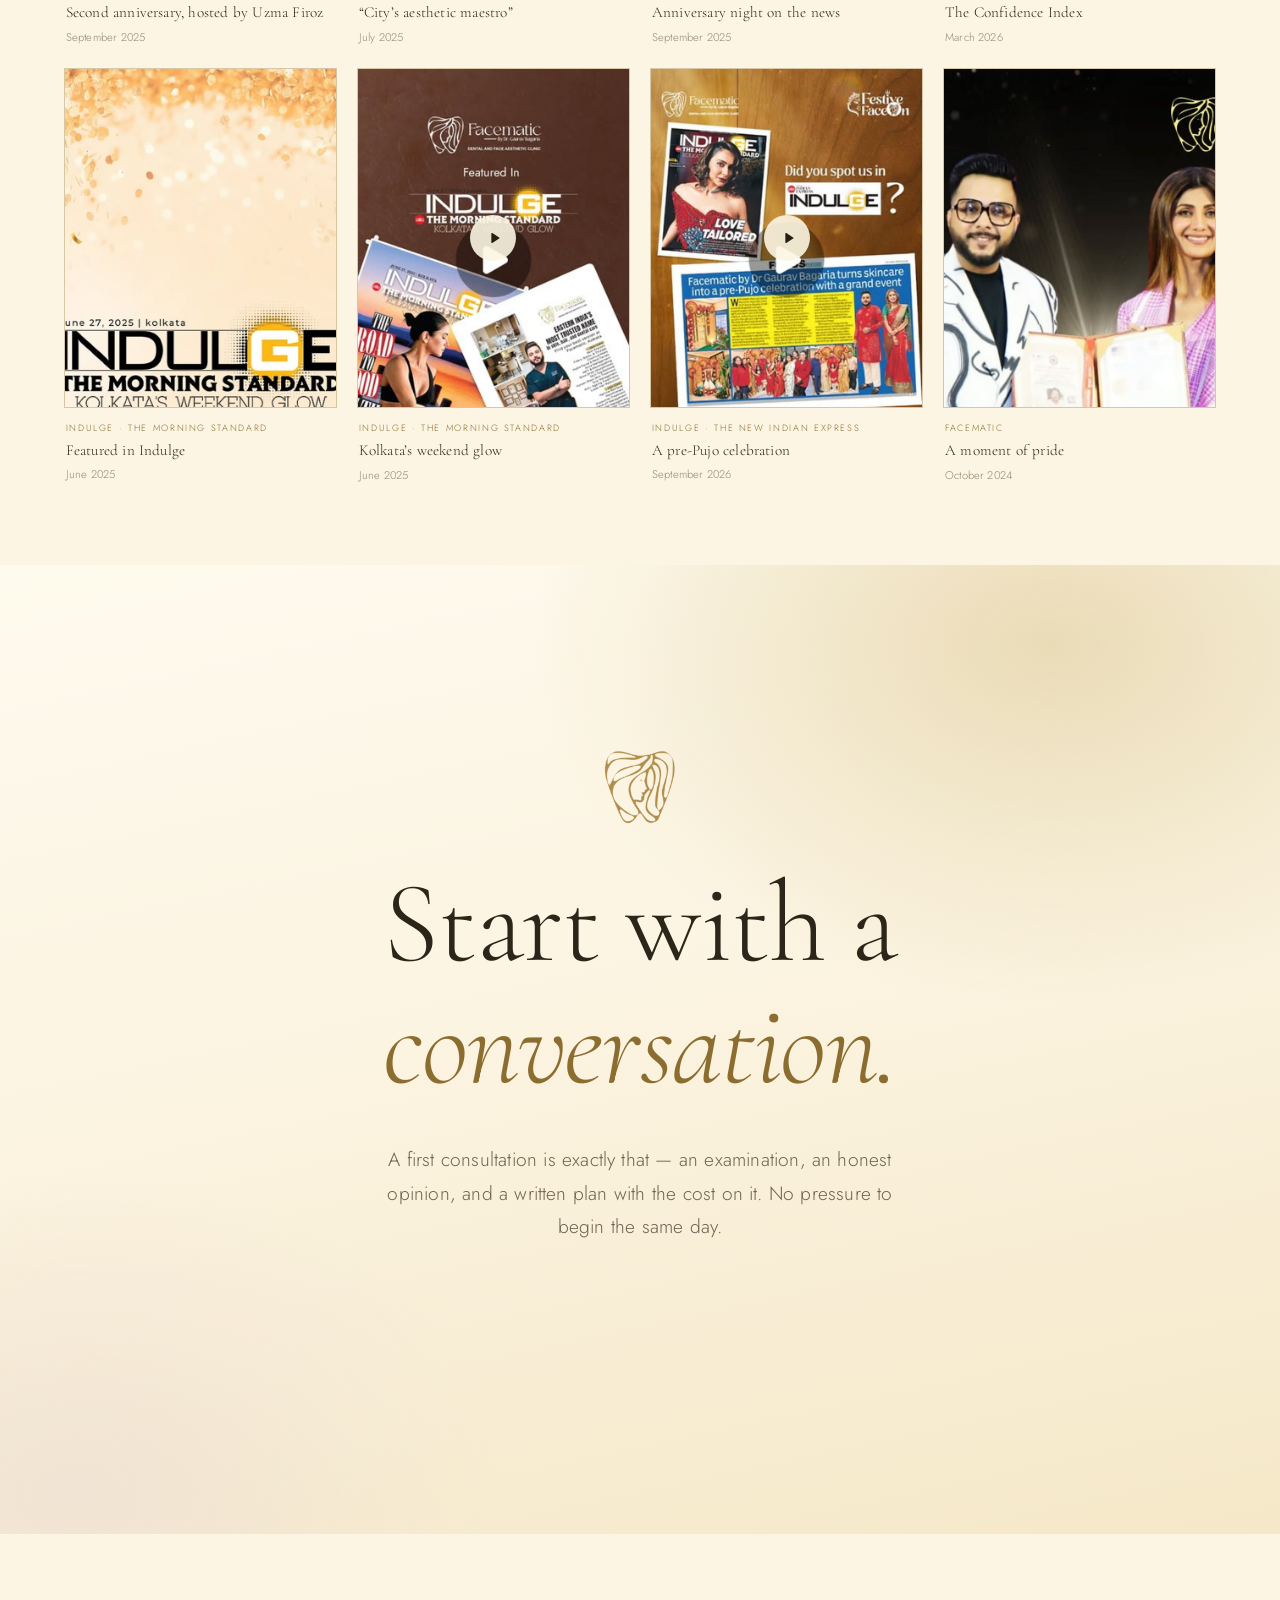
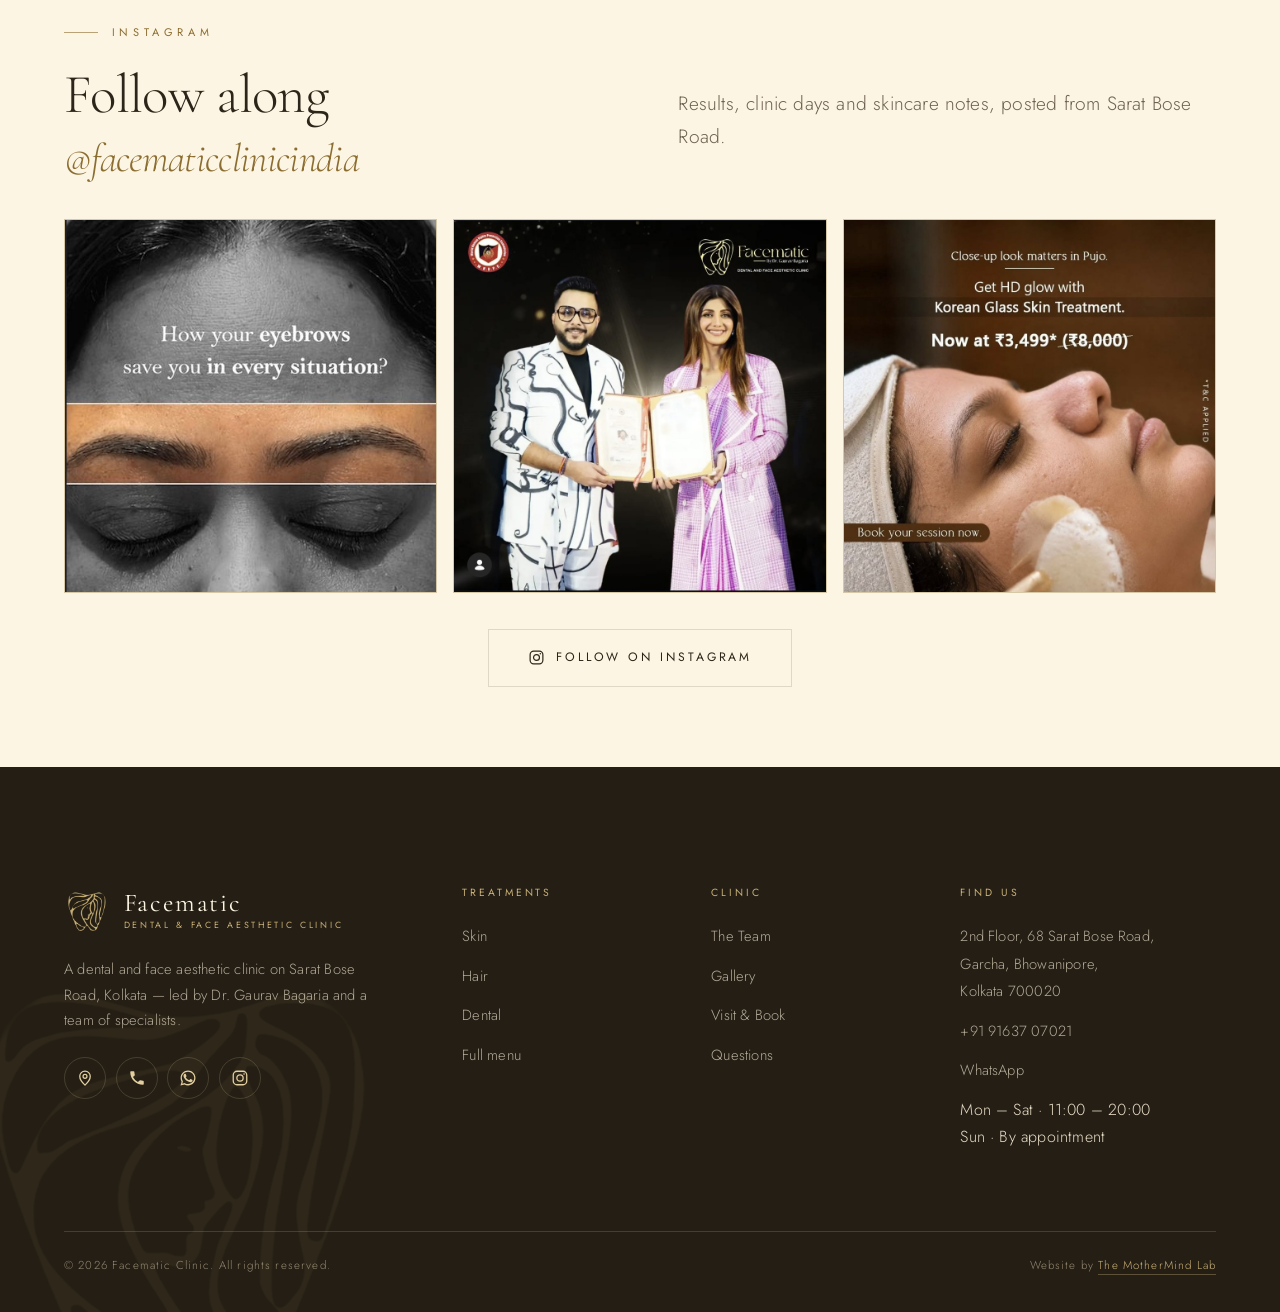
==== commit 8dc5ac6e: "Media section: eight real press and event features Replaces the placeholders with cards for the clin" ====
--- a/index.html
+++ b/index.html
@@ -14,7 +14,7 @@
 <meta property="og:image" content="https://facematic.in/assets/img/og-image.jpg">
 <meta name="twitter:card" content="summary_large_image">
 <link rel="icon" href="assets/img/mark-brand.png">
-<link rel="stylesheet" href="assets/css/facematic.css?v=53">
+<link rel="stylesheet" href="assets/css/facematic.css?v=54">
 </head>
 <body class="has-photo-hero">
 
@@ -773,45 +773,77 @@
         <p class="eyebrow">In the media</p>
         <h2 class="h3">Featured, filmed<br>and written about.</h2>
       </div>
-      <p class="reveal d1" style="color:var(--slate);max-width:44ch">
-        Interviews, treatment explainers and the newspaper coverage the clinic has picked up along the way.
+      <p class="reveal d1" style="color:var(--slate);max-width:46ch">
+        Press features, interviews and event coverage from Kolkata&rsquo;s papers and city media.
+        Each one opens the original post.
       </p>
     </div>
 
-    <div class="medgrid reveal d1">
-      <div class="medvid med-ph">
-        <span>
-          <span class="med-ph-t">YouTube video 1</span>
-          <span class="med-ph-s">Link to be added</span>
-        </span>
-      </div>
-      <div class="medvid med-ph">
-        <span>
-          <span class="med-ph-t">YouTube video 2</span>
-          <span class="med-ph-s">Link to be added</span>
-        </span>
-      </div>
-    </div>
-
-    <div class="presrow reveal d1" data-lb-group>
-      <figure class="pres med-ph">
-        <span>
-          <span class="med-ph-t">Clipping 1</span>
-          <span class="med-ph-s">Image to be added</span>
-        </span>
-      </figure>
-      <figure class="pres med-ph">
-        <span>
-          <span class="med-ph-t">Clipping 2</span>
-          <span class="med-ph-s">Image to be added</span>
-        </span>
-      </figure>
-      <figure class="pres med-ph">
-        <span>
-          <span class="med-ph-t">Clipping 3</span>
-          <span class="med-ph-s">Image to be added</span>
-        </span>
-      </figure>
+    <div class="medgrid">
+      <a class="medcard reveal" href="https://www.instagram.com/reel/DOTO9bzD_2d/" target="_blank" rel="noopener">
+        <span class="medcard-img"><img src="assets/img/press/pr-tolly-anniversary.jpg" alt="Second anniversary, hosted by Uzma Firoz &mdash; Tolly Online" loading="lazy" width="640" height="800"><span class="med-play"><svg viewBox="0 0 24 24" fill="currentColor" aria-hidden="true"><path d="M8 5.5v13a1 1 0 0 0 1.5.86l10.2-6.5a1 1 0 0 0 0-1.72L9.5 4.64A1 1 0 0 0 8 5.5z"/></svg></span></span>
+        <span class="medcard-meta">
+          <span class="med-tag">Tolly Online</span>
+          <span class="med-title">Second anniversary, hosted by Uzma Firoz</span>
+          <span class="med-date">September 2025</span>
+        </span>
+      </a>
+      <a class="medcard reveal d1" href="https://www.instagram.com/reel/DL97dCTTkPP/" target="_blank" rel="noopener">
+        <span class="medcard-img"><img src="assets/img/press/pr-indulge-spotlight.jpg" alt="Citys aesthetic maestro &mdash; Indulge  The New Indian Express" loading="lazy" width="640" height="800"><span class="med-play"><svg viewBox="0 0 24 24" fill="currentColor" aria-hidden="true"><path d="M8 5.5v13a1 1 0 0 0 1.5.86l10.2-6.5a1 1 0 0 0 0-1.72L9.5 4.64A1 1 0 0 0 8 5.5z"/></svg></span></span>
+        <span class="medcard-meta">
+          <span class="med-tag">Indulge &middot; The New Indian Express</span>
+          <span class="med-title">&ldquo;City&rsquo;s aesthetic maestro&rdquo;</span>
+          <span class="med-date">July 2025</span>
+        </span>
+      </a>
+      <a class="medcard reveal d1" href="https://www.facebook.com/share/v/1BGEDUVr3t/" target="_blank" rel="noopener">
+        <span class="medcard-img"><img src="assets/img/press/pr-supernews-anniversary.jpg" alt="Anniversary night on the news &mdash; Super News 24 Kolkata" loading="lazy" width="640" height="800"><span class="med-play"><svg viewBox="0 0 24 24" fill="currentColor" aria-hidden="true"><path d="M8 5.5v13a1 1 0 0 0 1.5.86l10.2-6.5a1 1 0 0 0 0-1.72L9.5 4.64A1 1 0 0 0 8 5.5z"/></svg></span></span>
+        <span class="medcard-meta">
+          <span class="med-tag">Super News 24 Kolkata</span>
+          <span class="med-title">Anniversary night on the news</span>
+          <span class="med-date">September 2025</span>
+        </span>
+      </a>
+      <a class="medcard reveal d1" href="https://www.instagram.com/reel/DVpsMELD-lk/" target="_blank" rel="noopener">
+        <span class="medcard-img"><img src="assets/img/press/pr-confidence-index.jpg" alt="The Confidence Index &mdash; Tolly Online" loading="lazy" width="640" height="800"><span class="med-play"><svg viewBox="0 0 24 24" fill="currentColor" aria-hidden="true"><path d="M8 5.5v13a1 1 0 0 0 1.5.86l10.2-6.5a1 1 0 0 0 0-1.72L9.5 4.64A1 1 0 0 0 8 5.5z"/></svg></span></span>
+        <span class="medcard-meta">
+          <span class="med-tag">Tolly Online</span>
+          <span class="med-title">The Confidence Index</span>
+          <span class="med-date">March 2026</span>
+        </span>
+      </a>
+      <a class="medcard reveal" href="https://www.instagram.com/p/DLaG3gnT8La/" target="_blank" rel="noopener">
+        <span class="medcard-img"><img src="assets/img/press/pr-morning-standard-feature.jpg" alt="Featured in Indulge &mdash; Indulge  The Morning Standard" loading="lazy" width="640" height="800"></span>
+        <span class="medcard-meta">
+          <span class="med-tag">Indulge &middot; The Morning Standard</span>
+          <span class="med-title">Featured in Indulge</span>
+          <span class="med-date">June 2025</span>
+        </span>
+      </a>
+      <a class="medcard reveal d1" href="https://www.instagram.com/reel/DLciv_NTma_/" target="_blank" rel="noopener">
+        <span class="medcard-img"><img src="assets/img/press/pr-morning-standard-reel.jpg" alt="Kolkatas weekend glow &mdash; Indulge  The Morning Standard" loading="lazy" width="640" height="800"><span class="med-play"><svg viewBox="0 0 24 24" fill="currentColor" aria-hidden="true"><path d="M8 5.5v13a1 1 0 0 0 1.5.86l10.2-6.5a1 1 0 0 0 0-1.72L9.5 4.64A1 1 0 0 0 8 5.5z"/></svg></span></span>
+        <span class="medcard-meta">
+          <span class="med-tag">Indulge &middot; The Morning Standard</span>
+          <span class="med-title">Kolkata&rsquo;s weekend glow</span>
+          <span class="med-date">June 2025</span>
+        </span>
+      </a>
+      <a class="medcard reveal d1" href="https://www.instagram.com/reel/DdtdwjBhP-8/" target="_blank" rel="noopener">
+        <span class="medcard-img"><img src="assets/img/press/pr-pujo-indulge.jpg" alt="A pre-Pujo celebration &mdash; Indulge  The New Indian Express" loading="lazy" width="640" height="800"><span class="med-play"><svg viewBox="0 0 24 24" fill="currentColor" aria-hidden="true"><path d="M8 5.5v13a1 1 0 0 0 1.5.86l10.2-6.5a1 1 0 0 0 0-1.72L9.5 4.64A1 1 0 0 0 8 5.5z"/></svg></span></span>
+        <span class="medcard-meta">
+          <span class="med-tag">Indulge &middot; The New Indian Express</span>
+          <span class="med-title">A pre-Pujo celebration</span>
+          <span class="med-date">September 2026</span>
+        </span>
+      </a>
+      <a class="medcard reveal d1" href="https://www.instagram.com/p/DBNzYivTfqz/" target="_blank" rel="noopener">
+        <span class="medcard-img"><img src="assets/img/press/pr-national-recognition.jpg" alt="A moment of pride &mdash; Facematic" loading="lazy" width="640" height="800"></span>
+        <span class="medcard-meta">
+          <span class="med-tag">Facematic</span>
+          <span class="med-title">A moment of pride</span>
+          <span class="med-date">October 2024</span>
+        </span>
+      </a>
     </div>
   </div>
 </section>
@@ -947,6 +979,6 @@
   </div>
 </div>
 
-<script src="assets/js/facematic.js?v=53"></script>
+<script src="assets/js/facematic.js?v=54"></script>
 </body>
 </html>
--- a/assets/css/facematic.css
+++ b/assets/css/facematic.css
@@ -944,40 +944,27 @@
 .team-3 .doc{height:100%;}
 
 /* ---------- 21. MEDIA / PRESS ---------- */
-.medgrid{display:grid;grid-template-columns:repeat(2,1fr);gap:clamp(1rem,2.2vw,1.7rem);}
-@media(max-width:760px){.medgrid{grid-template-columns:1fr;}}
-.medvid{position:relative;display:block;aspect-ratio:16/9;overflow:hidden;background:var(--ink);}
-.medvid img{width:100%;height:100%;object-fit:cover;display:block;transition:transform 1.1s var(--ease);}
-.medvid::after{content:"";position:absolute;inset:0;z-index:1;
-  background:linear-gradient(to top,rgba(20,16,10,.88) 0%,rgba(20,16,10,.35) 45%,rgba(20,16,10,0) 75%);}
-.medvid:hover img{transform:scale(1.04);}
-.med-play{position:absolute;z-index:2;top:50%;left:50%;transform:translate(-50%,-50%);
-  width:58px;height:58px;border-radius:50%;display:grid;place-items:center;
-  background:rgba(252,245,227,.92);color:var(--espresso);transition:all var(--med);}
-.med-play svg{width:20px;height:20px;margin-left:3px;}
-.medvid:hover .med-play{background:var(--gold-2);transform:translate(-50%,-50%) scale(1.07);}
-.med-meta{position:absolute;z-index:2;left:0;right:0;bottom:0;padding:clamp(.9rem,1.6vw,1.3rem);}
-.med-tag{display:block;font-size:.58rem;letter-spacing:.2em;text-transform:uppercase;color:var(--gold-2);margin-bottom:.3rem;}
-.med-title{display:block;font-family:var(--serif);font-weight:300;color:var(--butter);
-  font-size:clamp(1rem,1.5vw,1.25rem);line-height:1.25;}
-
-.presrow{display:grid;grid-template-columns:repeat(3,1fr);gap:clamp(.8rem,1.8vw,1.4rem);margin-top:clamp(1.4rem,3vw,2.4rem);}
-@media(max-width:620px){.presrow{grid-template-columns:repeat(2,1fr);}}
-.pres{margin:0;}
-.pres .ba-open{display:block;width:100%;padding:0;border:0;background:none;cursor:zoom-in;}
-.pres img{width:100%;aspect-ratio:3/4;object-fit:cover;display:block;border:1px solid var(--line);
-  transition:opacity var(--med);}
-.pres .ba-open:hover img{opacity:.88;}
-.pres-cap{margin-top:.6rem;font-size:.63rem;letter-spacing:.18em;text-transform:uppercase;color:var(--slate-2);}
-
-/* placeholders — visible only until the real items are supplied */
-.med-ph{display:grid;place-items:center;text-align:center;padding:1.2rem;
-  border:1px dashed var(--line-gold);background:var(--cream);color:var(--slate-2);}
-.medvid.med-ph{background:var(--cream);aspect-ratio:16/9;}
-.medvid.med-ph::after{display:none;}
-.pres.med-ph{aspect-ratio:3/4;}
-.med-ph-t{display:block;font-family:var(--serif);font-size:1rem;color:var(--gold-deep);margin-bottom:.35rem;}
-.med-ph-s{display:block;font-size:.62rem;letter-spacing:.16em;text-transform:uppercase;}
+.medgrid{display:grid;grid-template-columns:repeat(4,1fr);gap:clamp(.8rem,1.6vw,1.4rem);}
+@media(max-width:1024px){.medgrid{grid-template-columns:repeat(3,1fr);}}
+@media(max-width:760px){.medgrid{grid-template-columns:repeat(2,1fr);}}
+.medcard{display:block;}
+.medcard-img{position:relative;display:block;aspect-ratio:4/5;overflow:hidden;background:var(--butter-3);
+  border:1px solid var(--line);}
+.medcard-img img{width:100%;height:100%;object-fit:cover;display:block;
+  transition:transform 1.1s var(--ease),filter var(--med);}
+.medcard:hover .medcard-img img{transform:scale(1.05);}
+.medcard:hover .medcard-img{border-color:var(--gold);}
+.med-play{position:absolute;top:50%;left:50%;transform:translate(-50%,-50%);
+  width:46px;height:46px;border-radius:50%;display:grid;place-items:center;
+  background:rgba(252,245,227,.9);color:var(--espresso);transition:all var(--med);}
+.med-play svg{width:16px;height:16px;margin-left:2px;}
+.medcard:hover .med-play{background:var(--gold-2);transform:translate(-50%,-50%) scale(1.08);}
+.medcard-meta{display:block;padding:.75rem .1rem 0;}
+.med-tag{display:block;font-size:.57rem;letter-spacing:.18em;text-transform:uppercase;
+  color:var(--gold-deep);margin-bottom:.3rem;}
+.med-title{display:block;font-family:var(--serif);font-weight:300;color:var(--ink);
+  font-size:clamp(.95rem,1.1vw,1.08rem);line-height:1.3;}
+.med-date{display:block;margin-top:.3rem;font-size:.7rem;color:var(--slate-2);}
 
 /* ---------- team: founder card above three visiting specialists ---------- */
 .team-v2{max-width:1080px;}
